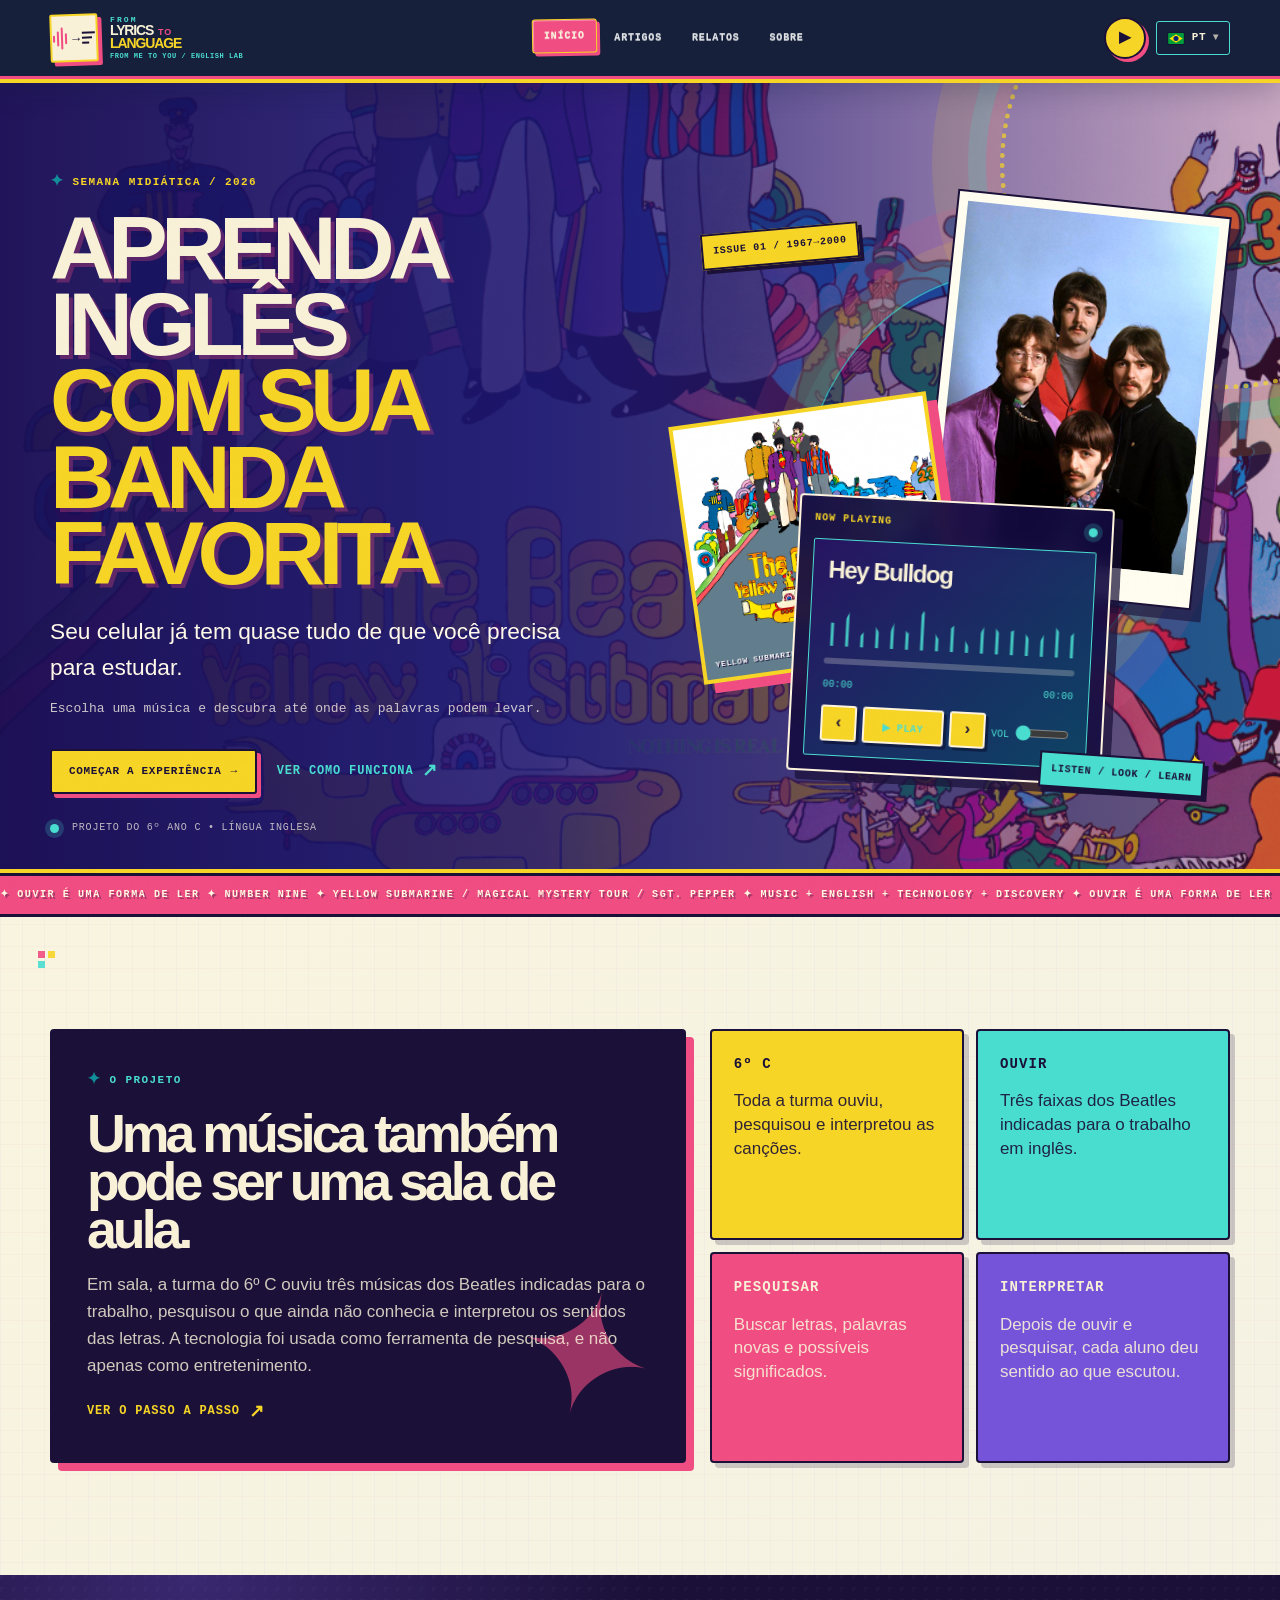
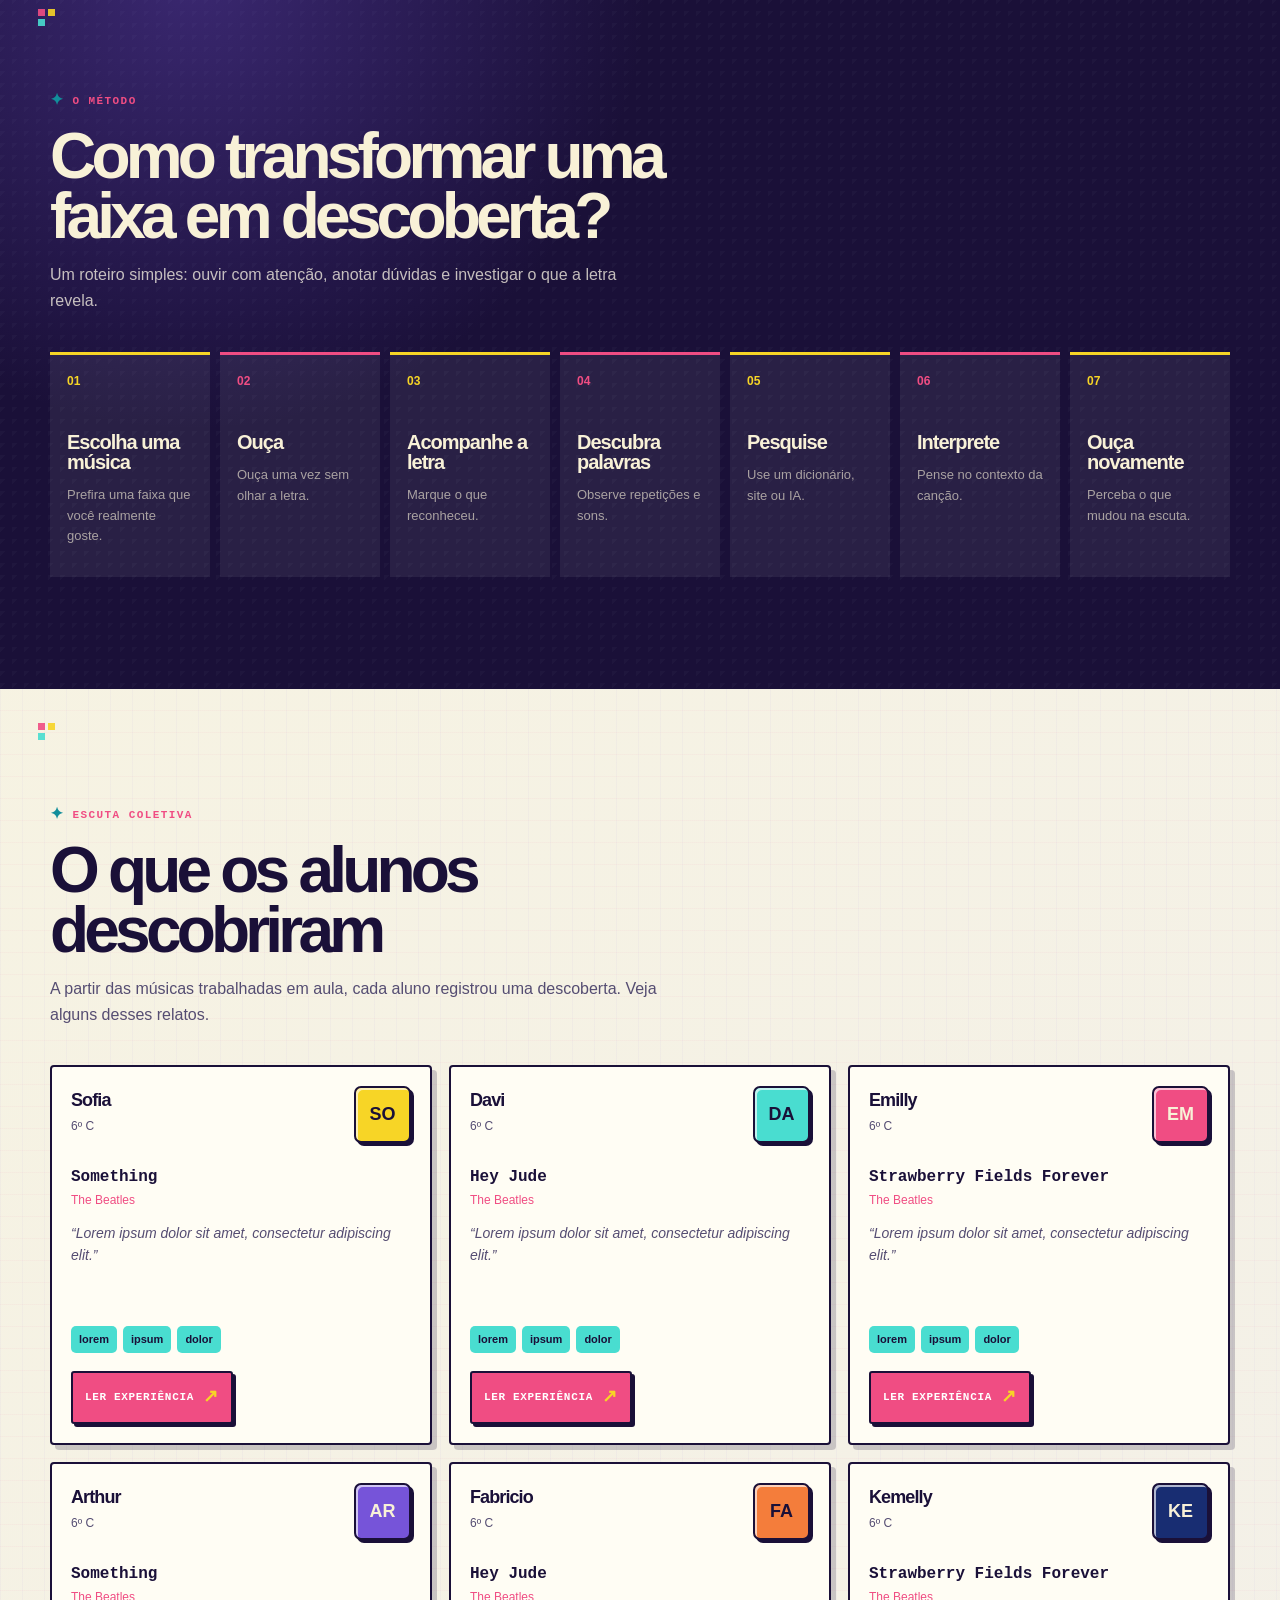
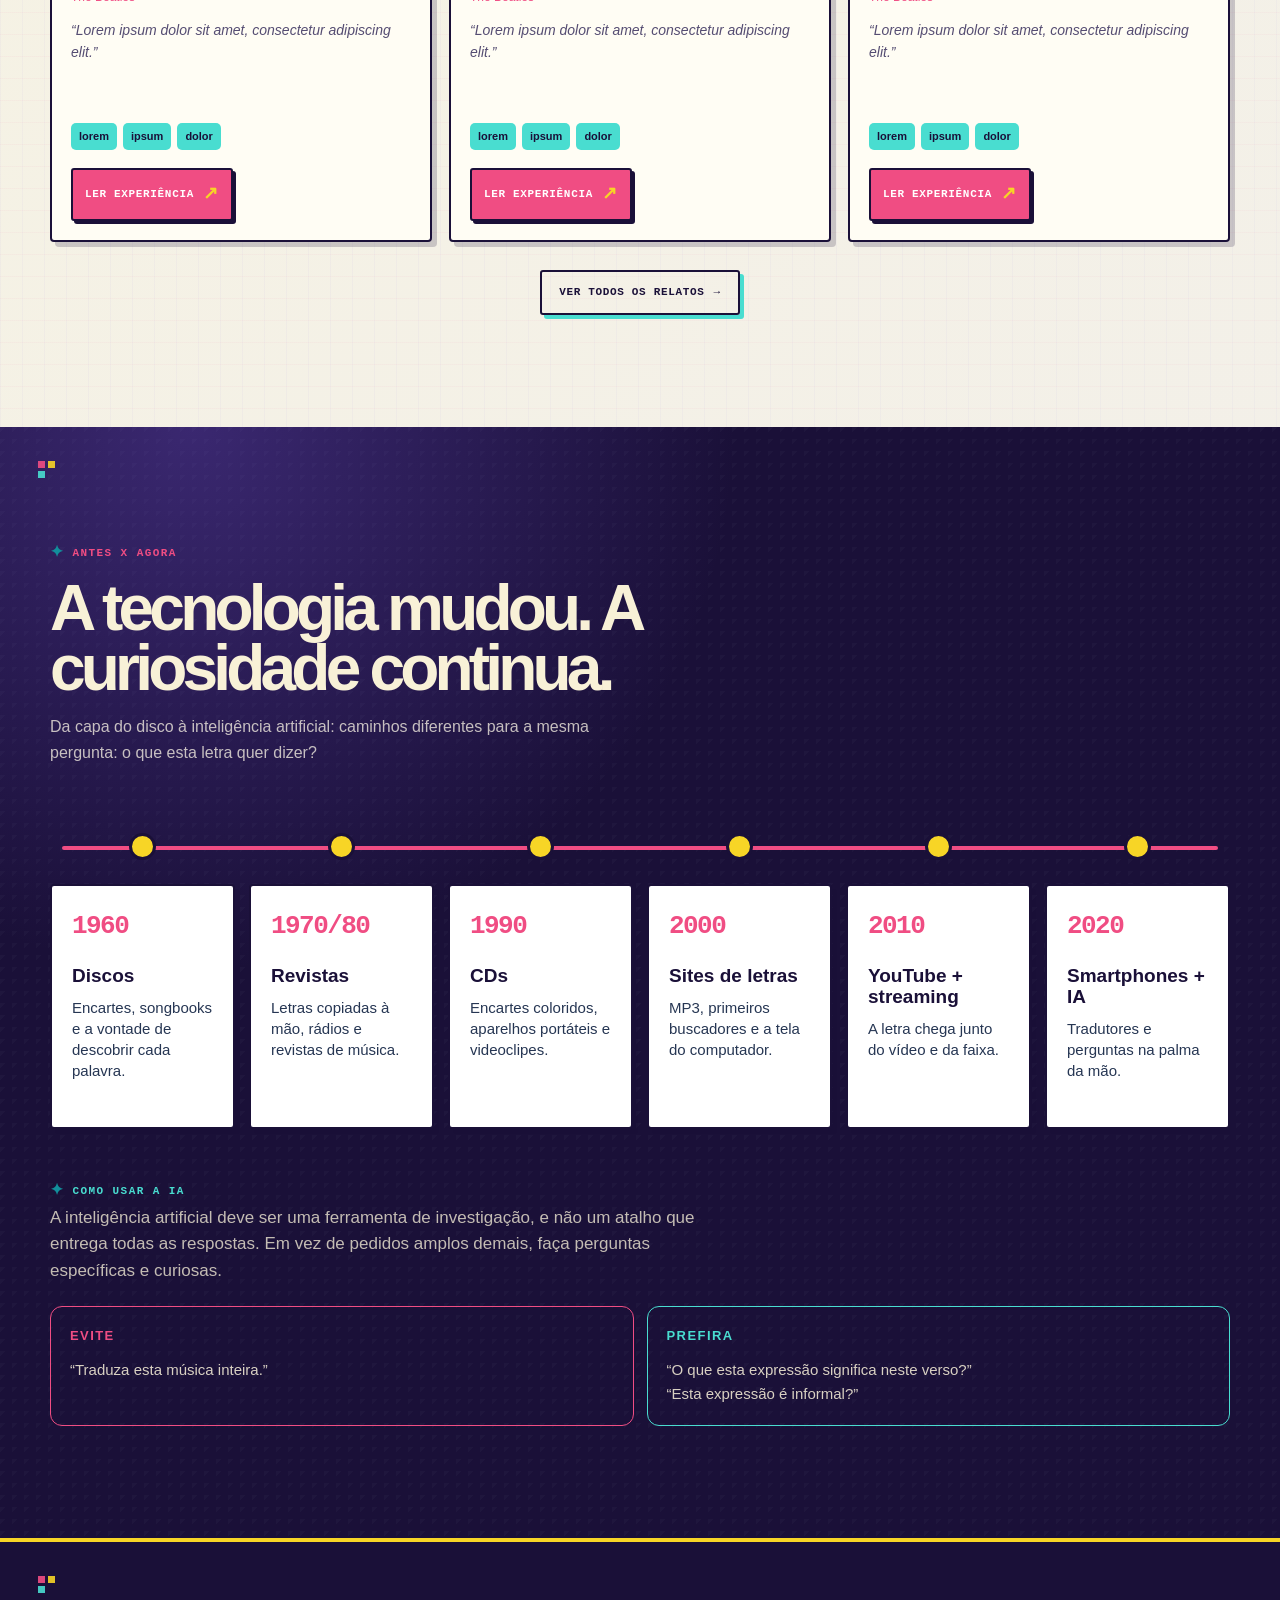
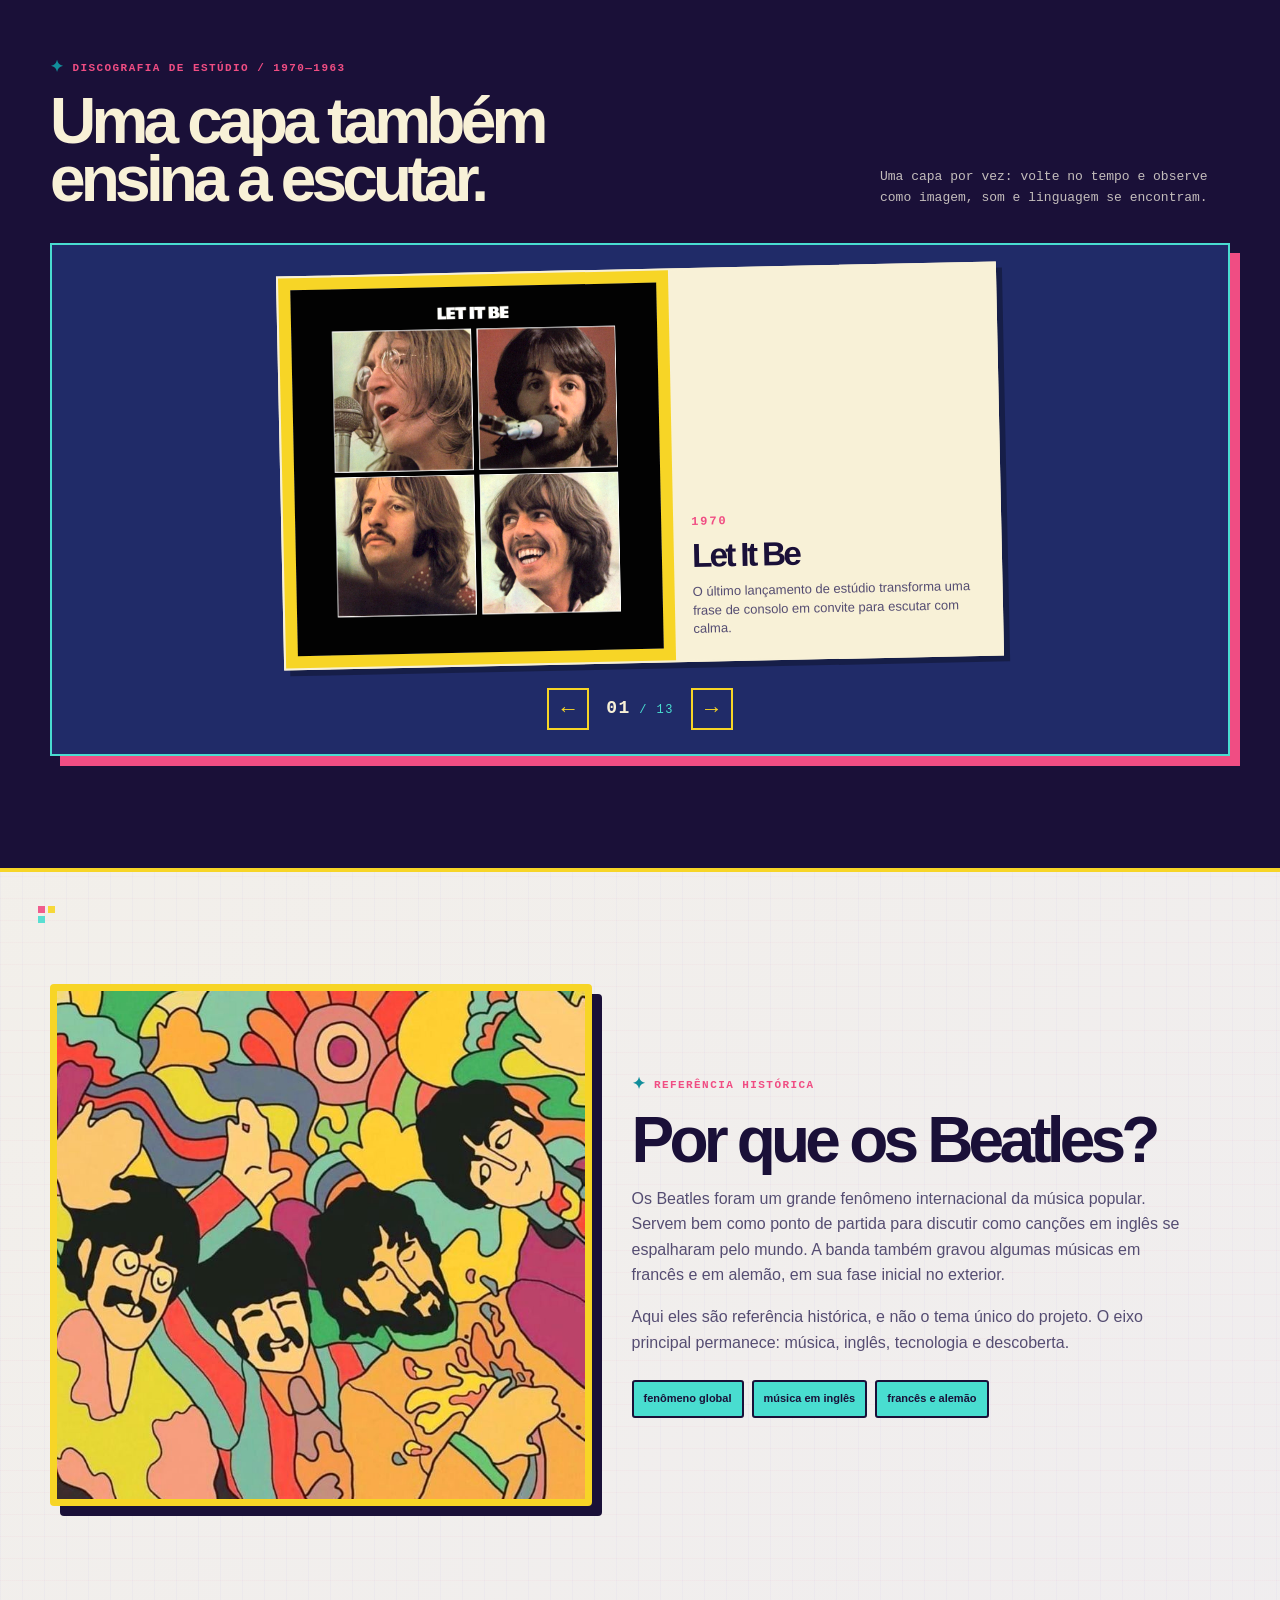
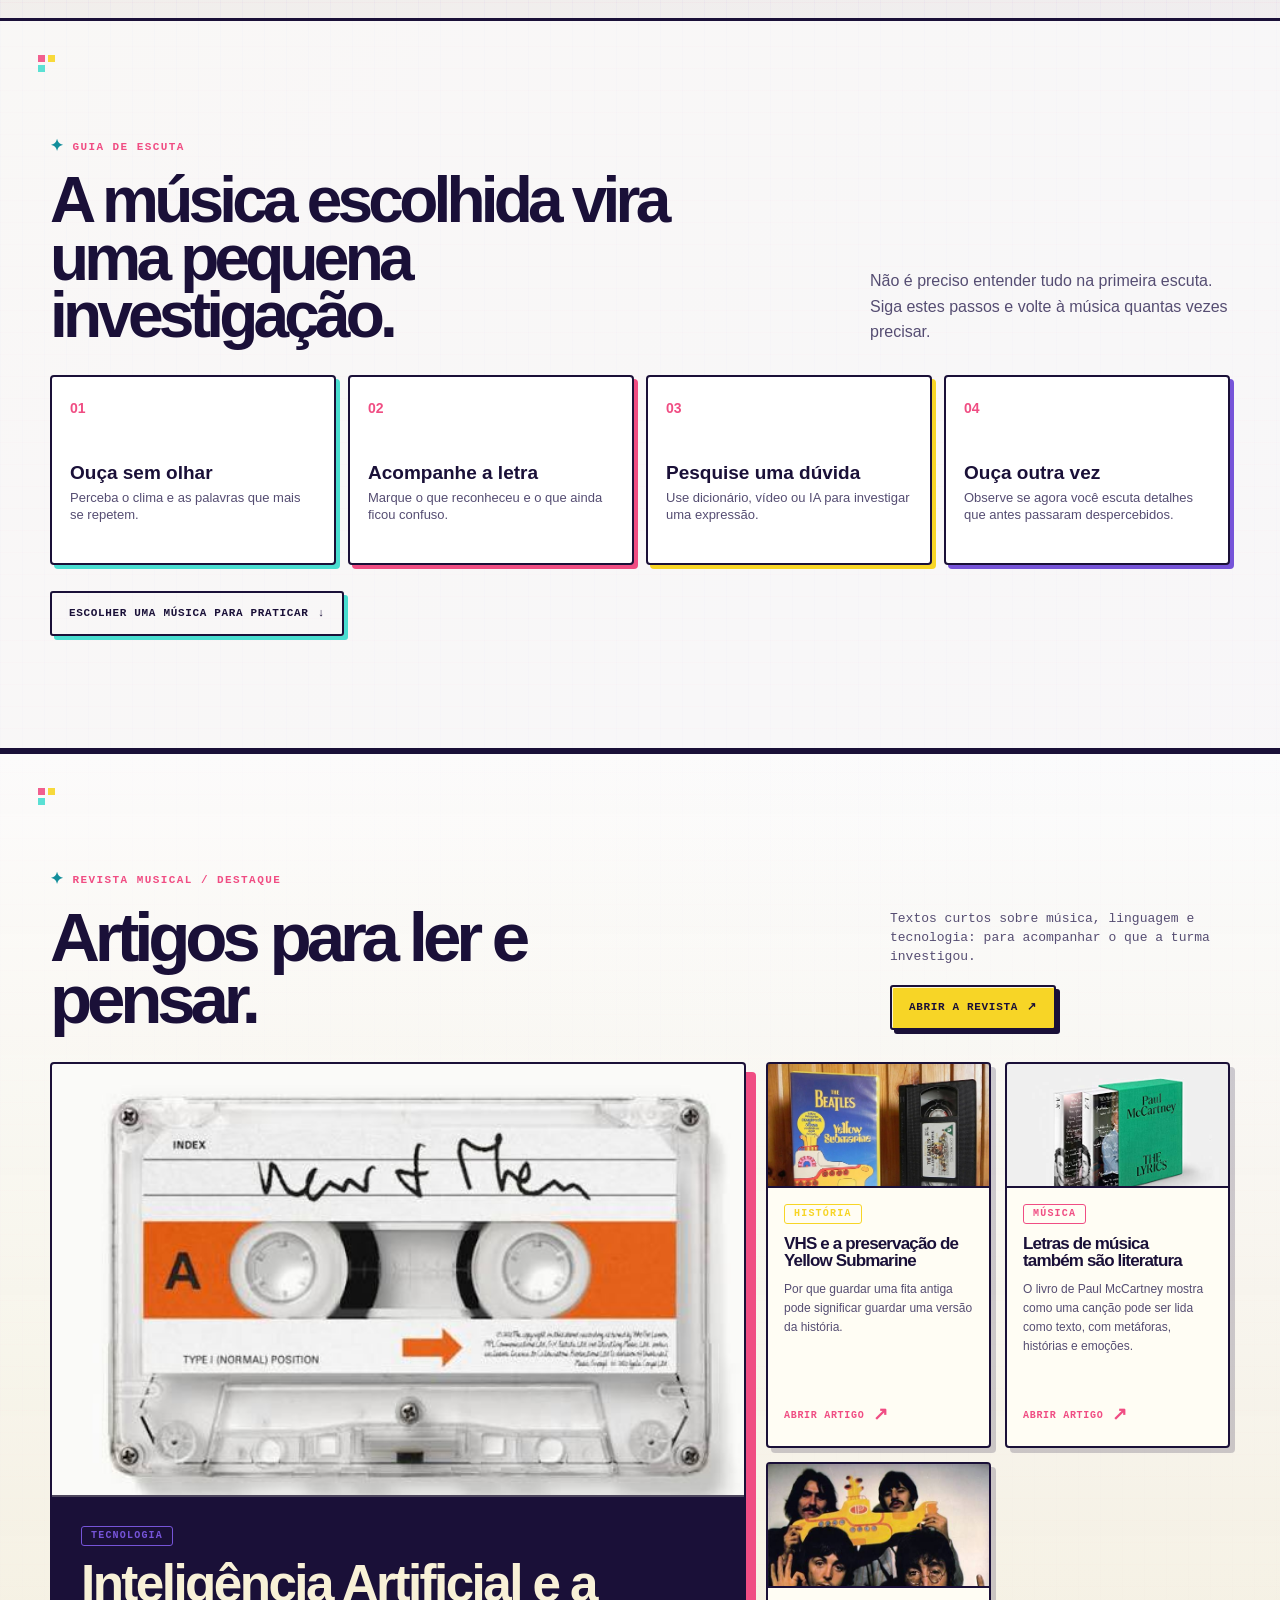
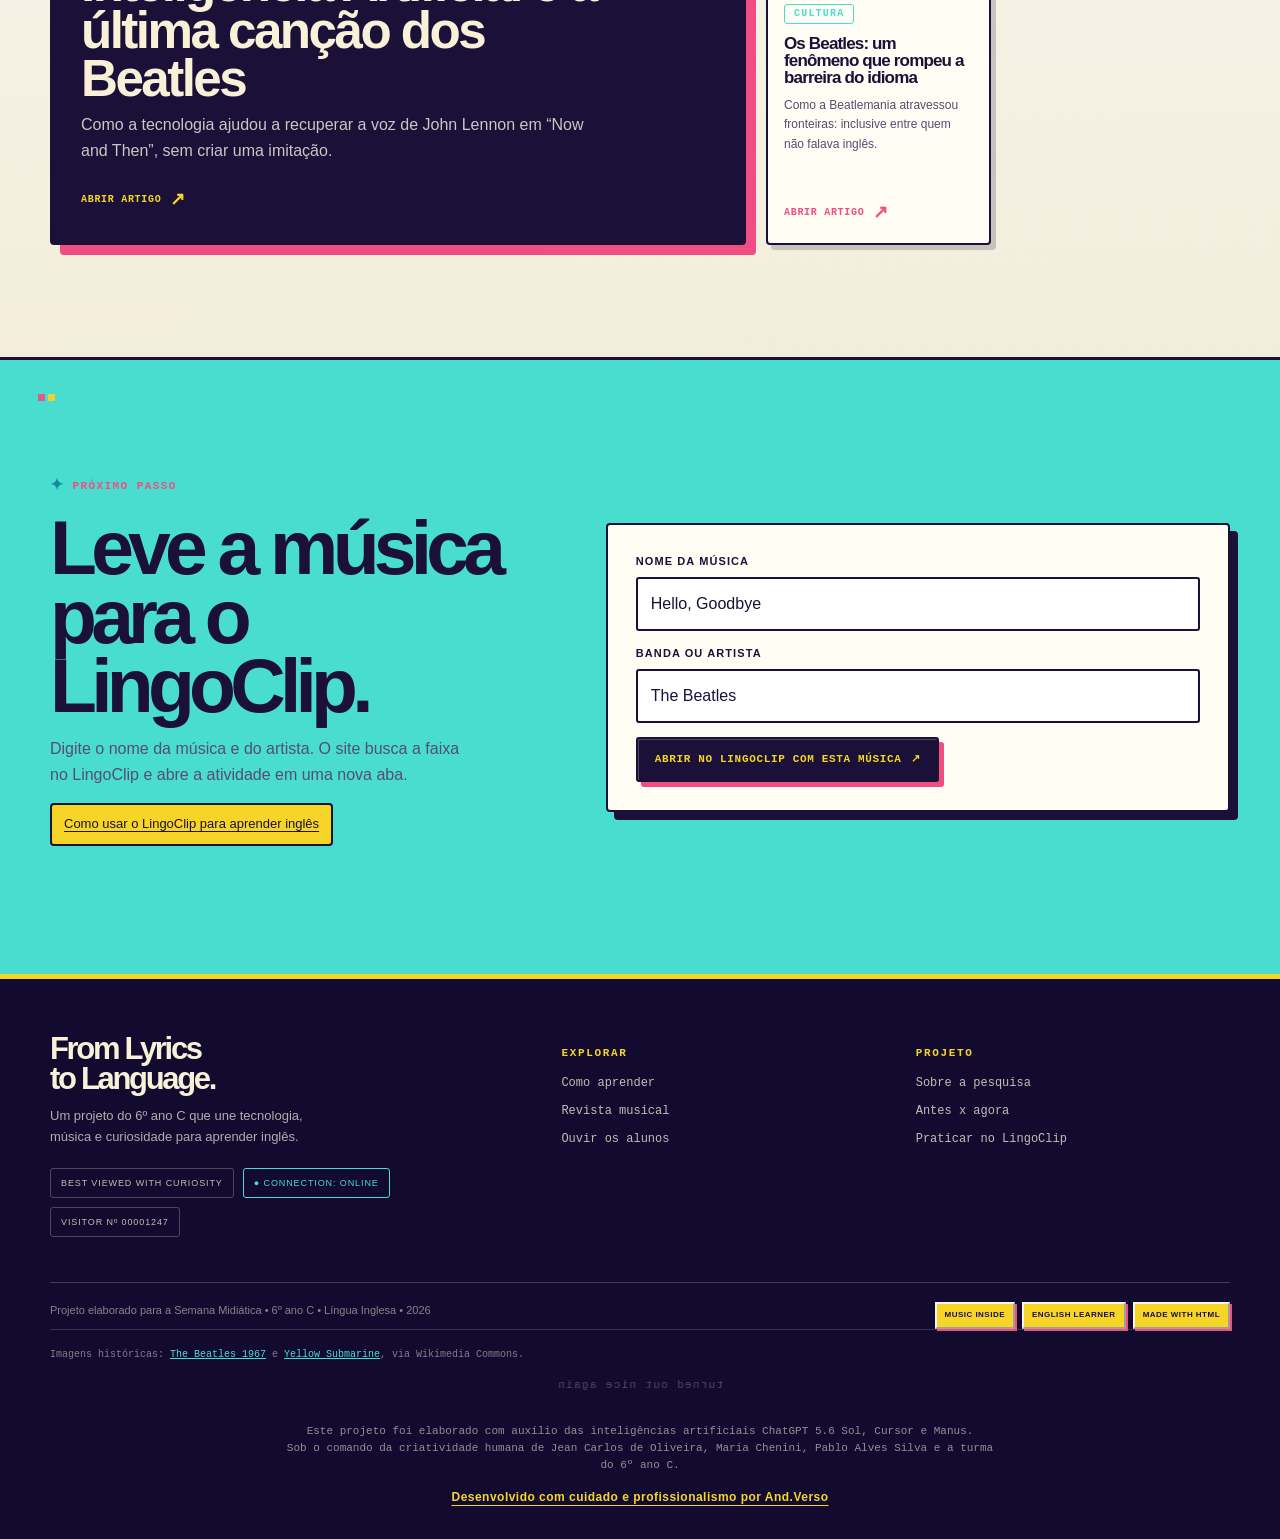
==== index.html @ 2f15fcb1 "Usa caminho absoluto nas imagens do hero-flip. Co-authored-by: Cursor <cursoragent@cursor.com>" ====
<!doctype html>
<html lang="pt-BR">
  <head>
    <meta charset="UTF-8" />
    <meta name="viewport" content="width=device-width, initial-scale=1.0" />
    <meta name="description" content="From Lyrics to Language: aprender inglês com músicas dos Beatles no projeto do 6º ano C para a Semana Midiática 2026." />
    <title>From Lyrics to Language</title>
    <link rel="stylesheet" href="./css/styles.css?v=20260919i" />
  </head>
  <body data-page="home">
    <a class="skip-link" href="#main-content">Pular para o conteúdo</a>
    <div id="site-header"></div>
    <main id="main-content"></main>
    <div id="site-footer"></div>
    <div id="lingo-modal" class="sound-modal" role="dialog" aria-modal="true" aria-labelledby="lingo-title" hidden></div>
    <script src="./data/i18n.js?v=20260919d" defer></script>
    <script src="./data/articles.js" defer></script>
    <script src="./data/students.js" defer></script>
    <script src="./js/audio-player.js?v=20260919i" defer></script>
    <script src="./js/app.js?v=20260919i" defer></script>
  </body>
</html>
---- css/styles.css ----
﻿
:root {
  --ink: #101936;
  --ink-soft: #3e4c6d;
  --paper: #edf0f2;
  --paper-2: #f9fafb;
  --yellow: #ffd21a;
  --yellow-deep: #e7a400;
  --aqua: #58e0d1;
  --aqua-deep: #16aaa5;
  --pink: #ef3d75;
  --violet: #8f50c7;
  --orange: #f08342;
  --blue: #164d94;
  --line: rgba(18,37,79,.18);
  --shadow: 7px 7px 0 rgba(16,25,54,.9);
  --soft-shadow: 4px 4px 0 rgba(16,25,54,.22);
  --radius: 9px;
  --ease: cubic-bezier(.23,1,.32,1);
}

* { box-sizing: border-box; }
html { scroll-behavior: smooth; }
body { margin: 0; background: var(--paper); color: var(--ink); font-family: 'DM Sans', sans-serif; line-height: 1.6; overflow-x: hidden; }
body::before { content: ''; position: fixed; inset: 0; pointer-events: none; z-index: 20; opacity: .1; background-image: url("data:image/svg+xml,%3Csvg viewBox='0 0 180 180' xmlns='http://www.w3.org/2000/svg'%3E%3Cfilter id='n'%3E%3CfeTurbulence type='fractalNoise' baseFrequency='.86' numOctaves='4' stitchTiles='stitch'/%3E%3C/filter%3E%3Crect width='100%25' height='100%25' filter='url(%23n)' opacity='.12'/%3E%3C/svg%3E"); mix-blend-mode: multiply; }
img { max-width: 100%; display: block; }
a { color: inherit; text-decoration: none; }
button, input { font: inherit; }
button { border: 0; }
::selection { background: var(--pink); color: var(--paper); }
:focus-visible { outline: 3px solid var(--pink); outline-offset: 3px; }
.sr-only { position: absolute; width: 1px; height: 1px; padding: 0; margin: -1px; overflow: hidden; clip: rect(0, 0, 0, 0); white-space: nowrap; border: 0; }
.skip-link { position: fixed; top: 10px; left: 10px; z-index: 100; background: var(--yellow); color: var(--ink); padding: 9px 13px; border-radius: 7px; transform: translateY(-150%); transition: transform .2s var(--ease); font-weight: 700; }
.skip-link:focus { transform: translateY(0); }

.site-header { position: fixed; top: 0; left: 0; right: 0; z-index: 40; display: flex; flex-direction: column; background: rgba(255,248,223,.94); border-bottom: 1px solid var(--line); backdrop-filter: blur(18px); }
.nav-tools { display: flex; align-items: center; gap: 10px; }
.nav-wrap { max-width: 1240px; margin: 0 auto; padding: 14px 28px; display: flex; align-items: center; justify-content: space-between; gap: 22px; position: relative; }
.lang-switch { position: relative; }
.lang-switch-btn {
  display: inline-flex;
  align-items: center;
  gap: 7px;
  padding: 7px 10px;
  border: 1px solid var(--ink);
  border-radius: 6px;
  background: rgba(255,255,255,.75);
  color: var(--ink);
  font-family: 'Courier New', monospace;
  font-size: 11px;
  font-weight: 800;
  letter-spacing: .06em;
  cursor: pointer;
}
.lang-switch-btn:hover { background: var(--yellow); }
.lang-flag { width: 18px; height: 13px; display: block; border: 1px solid rgba(0,0,0,.2); border-radius: 2px; flex-shrink: 0; }
.lang-caret { font-size: 10px; opacity: .7; }
.lang-menu {
  position: absolute;
  top: calc(100% + 6px);
  right: 0;
  min-width: 132px;
  margin: 0;
  padding: 6px;
  list-style: none;
  border: 2px solid var(--ink);
  border-radius: 6px;
  background: var(--paper);
  box-shadow: 4px 4px 0 var(--pink);
  z-index: 50;
}
.lang-menu button {
  width: 100%;
  display: flex;
  align-items: center;
  gap: 8px;
  padding: 8px 10px;
  border: 0;
  border-radius: 4px;
  background: transparent;
  color: var(--ink);
  font-family: 'Courier New', monospace;
  font-size: 11px;
  font-weight: 800;
  cursor: pointer;
  text-align: left;
}
.lang-menu button:hover { background: var(--ink); color: var(--yellow); }
body { padding-top: 86px; }
.brand { display: inline-flex; align-items: center; gap: 11px; font-family: 'Space Grotesk', sans-serif; font-weight: 700; letter-spacing: -.04em; }
.brand-mark { width: 38px; height: 38px; display: grid; place-items: center; border-radius: 50% 45% 48% 52%; background: var(--yellow); border: 2px solid var(--ink); color: var(--ink); box-shadow: 4px 4px 0 var(--ink); transform: rotate(-7deg); font-size: 20px; }
.brand-text { font-size: 15px; line-height: 1.05; max-width: 145px; }
.brand-text small { display: block; font-size: 9px; letter-spacing: .16em; text-transform: uppercase; color: var(--pink); margin-top: 4px; }
.main-nav { display: flex; align-items: center; gap: 4px; margin-left: auto; }
.main-nav a { padding: 8px 10px; border-radius: 9px; font-family: 'Space Grotesk', sans-serif; font-weight: 600; font-size: 12px; letter-spacing: .02em; transition: background .2s var(--ease), color .2s var(--ease), transform .2s var(--ease); }
.main-nav a:hover, .main-nav a[aria-current='page'] { background: var(--ink); color: var(--yellow); transform: translateY(-2px); }
.nav-toggle { display: none; background: var(--ink); color: var(--yellow); border-radius: 9px; padding: 9px 12px; font-weight: 700; }

.container { width: min(1140px, calc(100% - 48px)); margin: 0 auto; }
.section { padding: 106px 0; position: relative; }
.section-tight { padding: 70px 0; }
.eyebrow { display: inline-flex; align-items: center; gap: 8px; font-family: 'Space Grotesk', sans-serif; color: var(--pink); font-weight: 700; letter-spacing: .17em; font-size: 11px; text-transform: uppercase; }
.eyebrow::before { content: '✦'; color: var(--yellow-deep); font-size: 16px; }
.section-heading { max-width: 740px; margin-bottom: 35px; }
.section-heading h2 { margin: 11px 0 12px; font-family: 'Space Grotesk', sans-serif; font-size: clamp(2.3rem, 5vw, 4.6rem); line-height: .94; letter-spacing: -.07em; text-wrap: balance; }
.section-heading p { color: var(--ink-soft); font-size: 17px; max-width: 610px; }
.display { font-family: 'Space Grotesk', sans-serif; letter-spacing: -.08em; line-height: .9; }
.button { display: inline-flex; justify-content: center; align-items: center; gap: 9px; min-height: 46px; padding: 12px 18px; border-radius: 10px; background: var(--ink); color: var(--yellow); font-family: 'Space Grotesk', sans-serif; font-weight: 700; font-size: 12px; letter-spacing: .06em; text-transform: uppercase; box-shadow: 4px 4px 0 var(--pink); transition: transform .18s var(--ease), box-shadow .18s var(--ease), background .18s var(--ease); }
.button:hover { transform: translate(-2px,-2px); box-shadow: 7px 7px 0 var(--pink); background: #1b3570; }
.button:active { transform: scale(.97); box-shadow: 2px 2px 0 var(--pink); }
.button.alt { background: var(--yellow); color: var(--ink); box-shadow: 4px 4px 0 var(--ink); }
.button.alt:hover { background: #ffdf61; box-shadow: 7px 7px 0 var(--ink); }
.button.ghost { background: transparent; color: var(--ink); border: 1px solid var(--line); box-shadow: none; }
.button.ghost:hover { background: var(--paper-2); box-shadow: 4px 4px 0 var(--aqua); }
.tag { display: inline-block; border: 1px solid currentColor; border-radius: 30px; padding: 4px 9px; font-family: 'Space Grotesk', sans-serif; font-size: 10px; line-height: 1; letter-spacing: .12em; font-weight: 700; text-transform: uppercase; }
.link-arrow { display: inline-flex; align-items: center; gap: 9px; color: var(--pink); font-family: 'Space Grotesk', sans-serif; font-weight: 700; font-size: 12px; letter-spacing: .08em; text-transform: uppercase; }
.link-arrow::after { content: '↗'; font-size: 18px; transition: transform .2s var(--ease); }
.link-arrow:hover::after { transform: translate(3px,-3px); }

.hero { min-height: 730px; overflow: hidden; background: var(--blue); color: var(--paper); position: relative; isolation: isolate; }
.hero::before { content: ''; position: absolute; inset: 0; background-image: linear-gradient(90deg, rgba(13,31,73,.94) 0%, rgba(20,55,142,.74) 39%, rgba(52,90,221,.16) 75%), url('../assets/poster.jpeg'); background-size: cover; background-position: center; z-index: -2; }
.hero::after { content: ''; position: absolute; width: 500px; height: 500px; right: -170px; top: -170px; border: 1px solid rgba(255,213,47,.35); border-radius: 50%; box-shadow: 0 0 0 35px rgba(255,213,47,.08), 0 0 0 72px rgba(255,213,47,.05); z-index: -1; }
.hero-content { min-height: 730px; display: grid; align-items: center; grid-template-columns: minmax(0, .95fr) minmax(280px, .65fr); gap: 46px; padding-top: 55px; }
.hero-copy { max-width: 620px; }
.hero .eyebrow { color: var(--yellow); }
.hero h1 { margin: 15px 0 20px; font-size: clamp(3.5rem, 7.3vw, 7.3rem); max-width: 800px; }
.hero h1 em { color: var(--yellow); font-style: normal; display: block; }
.hero-lede { font-size: clamp(1.05rem, 2vw, 1.35rem); max-width: 500px; color: rgba(255,248,223,.89); margin: 0 0 12px; }
.hero-chunk { font-size: 14px; color: rgba(255,248,223,.75); }
.hero-actions { display: flex; flex-wrap: wrap; align-items: center; gap: 20px; margin-top: 30px; }
.hero .button { background: var(--yellow); color: var(--ink); box-shadow: 4px 4px 0 var(--pink); }
.hero .button:hover { background: #ffe274; box-shadow: 7px 7px 0 var(--pink); }
.hero-annotation { display: flex; gap: 13px; align-items: center; margin-top: 26px; color: rgba(255,248,223,.7); font-size: 11px; letter-spacing: .08em; text-transform: uppercase; }
.pulse-dot { width: 9px; height: 9px; background: var(--aqua); border-radius: 50%; box-shadow: 0 0 0 5px rgba(68,226,207,.18); }
.hero-side { display: flex; justify-content: center; }
.dive-card { width: min(330px, 100%); padding: 18px; border: 1px solid rgba(255,248,223,.24); border-radius: 22px; background: rgba(13,31,73,.42); box-shadow: 0 20px 60px rgba(2,12,45,.28); backdrop-filter: blur(12px); transform: rotate(4deg); }
.dive-card:hover { transform: rotate(1deg) translateY(-5px); transition: transform .35s var(--ease); }
.dive-card-top { display: flex; justify-content: space-between; align-items: center; margin-bottom: 15px; color: var(--yellow); font-family: 'Space Grotesk', sans-serif; font-size: 11px; font-weight: 700; letter-spacing: .14em; }
.dive-screen { padding: 22px 17px 17px; border-radius: 12px; background: #091a3d; border: 1px solid rgba(68,226,207,.35); }
.dive-screen strong { display: block; font-family: 'Space Grotesk', sans-serif; font-size: 26px; line-height: 1; color: var(--paper); letter-spacing: -.06em; }
.dive-screen span { display: block; margin-top: 5px; color: var(--aqua); font-size: 11px; }
.fake-wave { height: 45px; margin: 25px 0 14px; background: repeating-linear-gradient(90deg, transparent 0 5px, var(--aqua) 6px 8px, transparent 9px 15px); clip-path: polygon(0 48%, 7% 50%, 10% 18%, 14% 75%, 19% 44%, 24% 88%, 28% 34%, 33% 64%, 39% 12%, 45% 72%, 52% 37%, 58% 93%, 65% 23%, 70% 57%, 78% 38%, 84% 83%, 90% 22%, 96% 62%, 100% 38%, 100% 100%, 0 100%); opacity: .86; }
.player-time { display: flex; justify-content: space-between; color: rgba(255,248,223,.65); font-size: 10px; }
.progress-line { width: 100%; height: 5px; margin: 8px 0; background: rgba(255,248,223,.2); border-radius: 5px; overflow: hidden; }
.progress-line i { display: block; width: 38%; height: 100%; background: var(--yellow); }
.card-link { cursor: pointer; }

.marquee { padding: 10px 0; overflow: hidden; background: var(--yellow); color: var(--ink); border-block: 2px solid var(--ink); white-space: nowrap; font-family: 'Space Grotesk', sans-serif; font-size: 11px; font-weight: 700; letter-spacing: .17em; text-transform: uppercase; }
.marquee span { display: inline-block; animation: ticker 22s linear infinite; }
@keyframes ticker { to { transform: translateX(-50%); } }

.project-grid { display: grid; grid-template-columns: 1.1fr .9fr; gap: 24px; align-items: stretch; }
.project-copy { padding: 35px; border-radius: var(--radius); background: var(--ink); color: var(--paper); position: relative; overflow: hidden; }
.project-copy::after { content: '✦'; position: absolute; right: 28px; bottom: -30px; color: var(--pink); font-size: 170px; opacity: .6; transform: rotate(15deg); }
.project-copy p { position: relative; z-index: 1; max-width: 560px; color: rgba(255,248,223,.8); font-size: 17px; }
.project-copy .eyebrow { color: var(--aqua); }
.project-copy h2 { position: relative; z-index: 1; font-size: clamp(2.3rem, 4.2vw, 4.5rem); margin: 15px 0; }
.stat-board { display: grid; grid-template-columns: repeat(2, 1fr); gap: 12px; }
.stat { min-height: 160px; padding: 22px; border: 1px solid var(--line); border-radius: var(--radius); background: var(--paper-2); display: flex; flex-direction: column; justify-content: space-between; gap: 14px; box-shadow: var(--soft-shadow); }
.stat:nth-child(1) { background: var(--yellow); transform: rotate(-2deg); }
.stat:nth-child(2) { background: var(--aqua); transform: rotate(2deg); }
.stat:nth-child(3) { background: var(--pink); color: var(--paper); transform: rotate(1deg); }
.stat:nth-child(4) { background: var(--violet); color: var(--paper); transform: rotate(-2deg); }
.stat span { font-family: 'Space Grotesk', sans-serif; font-size: 15px; font-weight: 700; letter-spacing: .08em; text-transform: uppercase; }
.stat small { display: block; color: inherit; opacity: .9; font-size: 16px; line-height: 1.35; font-family: 'DM Sans', sans-serif; font-weight: 500; letter-spacing: 0; text-transform: none; }

.dark-section { background: var(--ink); color: var(--paper); }
.dark-section .section-heading p { color: rgba(255,248,223,.72); }
.steps { display: grid; grid-template-columns: repeat(7, 1fr); gap: 10px; }
.step { min-height: 196px; padding: 17px; border-top: 2px solid var(--yellow); background: rgba(255,255,255,.06); transition: transform .24s var(--ease), background .24s var(--ease); }
.step:hover { transform: translateY(-8px); background: rgba(68,226,207,.13); }
.step:nth-child(even) { border-color: var(--pink); }
.step-number { color: var(--yellow); font-family: 'Space Grotesk', sans-serif; font-weight: 700; font-size: 12px; }
.step:nth-child(even) .step-number { color: var(--pink); }
.step h3 { margin: 41px 0 0; font-family: 'Space Grotesk', sans-serif; font-size: 20px; line-height: 1; letter-spacing: -.05em; }
.step p { color: rgba(255,248,223,.6); font-size: 13px; }

.student-grid { display: grid; grid-template-columns: repeat(3, 1fr); gap: 17px; }
.student-card { padding: 19px; border: 1px solid var(--line); border-radius: var(--radius); background: var(--paper-2); box-shadow: var(--soft-shadow); display: flex; flex-direction: column; min-height: 380px; transition: transform .24s var(--ease), box-shadow .24s var(--ease); }
.student-card:hover { transform: translateY(-7px) rotate(-.4deg); box-shadow: var(--shadow); }
.student-top { display: flex; align-items: flex-start; justify-content: space-between; gap: 13px; }
.avatar { width: 57px; height: 57px; display: grid; place-items: center; border-radius: 45% 55% 52% 48%; border: 2px solid var(--ink); font-family: 'Space Grotesk', sans-serif; font-size: 18px; font-weight: 700; flex: 0 0 auto; }
.avatar.yellow { background: var(--yellow); }.avatar.aqua { background: var(--aqua); }.avatar.pink { background: var(--pink); color: var(--paper); }.avatar.violet { background: var(--violet); color: var(--paper); }.avatar.orange { background: var(--orange); }.avatar.blue { background: var(--blue); color: var(--paper); }
.student-top h3 { margin: 0; font-family: 'Space Grotesk', sans-serif; font-size: 18px; letter-spacing: -.05em; }
.student-top p { color: var(--ink-soft); margin: 2px 0 0; font-size: 12px; }
.student-song { margin: 22px 0 12px; font-family: 'Space Grotesk', sans-serif; font-weight: 700; font-size: 16px; }
.student-song span { display: block; font-family: 'DM Sans', sans-serif; color: var(--pink); font-size: 12px; font-weight: 500; }
.student-quote { margin: 0 0 17px; color: var(--ink-soft); font-size: 14px; font-style: italic; }
.word-list { display: flex; flex-wrap: wrap; gap: 6px; margin-top: auto; margin-bottom: 18px; }
.word-list span { padding: 5px 8px; border-radius: 5px; background: var(--aqua); font-family: 'Space Grotesk', sans-serif; font-size: 11px; font-weight: 700; }
.student-card .link-arrow { font-size: 10px; }

.timeline-wrap { overflow-x: auto; padding-bottom: 12px; }
.timeline { min-width: 900px; display: grid; grid-template-columns: repeat(6, 1fr); gap: 14px; position: relative; padding-top: 30px; }
.timeline::before { content: ''; position: absolute; left: 1%; right: 1%; top: 43px; height: 4px; background: var(--pink); border-radius: 5px; }
.timeline-item { position: relative; z-index: 1; }
.timeline-dot { width: 27px; height: 27px; margin: 0 auto 24px; background: var(--yellow); border: 3px solid var(--ink); border-radius: 50%; transition: transform .22s var(--ease), background .22s var(--ease); }
.timeline-item:hover .timeline-dot, .timeline-item.active .timeline-dot { background: var(--aqua); transform: scale(1.3); }
.timeline-card { padding: 20px; min-height: 245px; border: 1px solid var(--line); border-radius: 15px; background: var(--paper-2); box-shadow: var(--soft-shadow); transition: transform .2s var(--ease); }
.timeline-item:hover .timeline-card, .timeline-item.active .timeline-card { transform: translateY(-5px); }
.timeline-card strong { font-family: 'Space Grotesk', sans-serif; font-size: 24px; letter-spacing: -.06em; }
.timeline-card h3 { margin: 11px 0 10px; font-family: 'Space Grotesk', sans-serif; font-size: 17px; line-height: 1.1; }
.timeline-card p { color: var(--ink-soft); font-size: 13px; margin: 0; }
.timeline-note { margin: 26px auto 0; padding: 20px; max-width: 720px; border: 2px solid var(--ink); border-radius: 11px; background: var(--yellow); text-align: center; font-family: 'Space Grotesk', sans-serif; font-size: clamp(1.2rem, 2.4vw, 1.8rem); line-height: 1.15; letter-spacing: -.05em; box-shadow: 6px 6px 0 var(--pink); }

.history-grid { display: grid; grid-template-columns: .95fr 1.05fr; gap: 40px; align-items: center; }
.history-visual { border-radius: var(--radius); overflow: hidden; border: 7px solid var(--yellow); box-shadow: 9px 9px 0 var(--ink); transform: rotate(-2deg); }
.history-visual img { aspect-ratio: 3 / 2; width: 100%; object-fit: cover; }
.history-copy h2 { font-size: clamp(2.4rem, 5vw, 5rem); margin: 13px 0; }
.history-copy p { color: var(--ink-soft); max-width: 560px; }
.history-facts { display: flex; flex-wrap: wrap; gap: 8px; margin-top: 25px; }
.history-facts span { padding: 8px 10px; background: var(--aqua); border-radius: 6px; font-family: 'Space Grotesk', sans-serif; font-size: 11px; font-weight: 700; }

.guide-banner { background: var(--pink); color: var(--paper); padding: 52px 0; }
.guide-flex { display: flex; justify-content: space-between; gap: 35px; align-items: end; }
.guide-flex h2 { margin: 10px 0 0; max-width: 680px; font-size: clamp(2.7rem, 6vw, 6rem); }
.guide-flex .button { background: var(--paper); color: var(--ink); box-shadow: 4px 4px 0 var(--ink); flex: 0 0 auto; }

.article-grid { display: grid; grid-template-columns: repeat(4, 1fr); gap: 16px; }
.article-card { padding: 0; overflow: hidden; min-height: 260px; border-radius: 17px; background: var(--paper-2); border: 1px solid var(--line); box-shadow: var(--soft-shadow); display: flex; flex-direction: column; transition: transform .22s var(--ease), background .22s var(--ease); }
.article-card:hover { transform: translateY(-7px); background: var(--yellow); }
.article-cover { aspect-ratio: 16 / 10; overflow: hidden; border-bottom: 2px solid var(--ink); background: #120b2f; display: grid; place-items: center; }
.article-cover img { width: 100%; height: 100%; object-fit: contain; object-position: center; display: block; transition: transform .35s var(--ease); }
.article-card:hover .article-cover img { transform: scale(1.02); }
.article-card-body { padding: 18px; display: flex; flex-direction: column; flex: 1; }
.article-card .tag { align-self: flex-start; margin-bottom: 14px; }
.article-card h3 { margin: 0 0 10px; font-family: 'Space Grotesk', sans-serif; font-size: 21px; line-height: .98; letter-spacing: -.05em; }
.article-card p { color: var(--ink-soft); font-size: 13px; margin: 0; }
.article-card .link-arrow { margin-top: auto; padding-top: 22px; font-size: 10px; }
.article-cover-full { margin: 0 0 28px; border: 2px solid var(--ink); border-radius: 8px; overflow: hidden; box-shadow: 8px 8px 0 var(--pink); background: #120b2f; display: grid; place-items: center; }
.article-cover-full img { width: 100%; max-height: 480px; object-fit: contain; object-position: center; display: block; background: #120b2f; }
.article-cover-full figcaption { padding: 10px 12px; background: #fff8e1; color: var(--ink-soft); font-family: 'Courier New', monospace; font-size: 11px; border-top: 2px solid var(--ink); }

.challenge { background: var(--aqua); }
.challenge-box { display: grid; grid-template-columns: .9fr 1.1fr; gap: 45px; align-items: center; }
.challenge h2 { font-size: clamp(2.8rem, 6vw, 6rem); margin: 13px 0; }
.challenge p { max-width: 430px; color: var(--ink-soft); }
.challenge-form { padding: 28px; background: var(--paper-2); border: 2px solid var(--ink); border-radius: var(--radius); box-shadow: 8px 8px 0 var(--ink); }
.field { display: grid; gap: 7px; margin-bottom: 14px; }
.field label { font-family: 'Space Grotesk', sans-serif; font-size: 11px; font-weight: 700; text-transform: uppercase; letter-spacing: .1em; }
.field input { width: 100%; border: 1px solid var(--line); background: white; padding: 12px 13px; border-radius: 8px; color: var(--ink); }
.field input::placeholder { color: #8090ae; }
.form-result { margin-top: 16px; padding: 16px; border-radius: 9px; background: var(--yellow); font-weight: 700; }
.form-result ol { margin: 8px 0 0 18px; padding: 0; font-weight: 500; font-size: 13px; }

.page-hero { padding: 90px 0 72px; background: var(--blue); color: var(--paper); position: relative; overflow: hidden; }
.page-hero::after { content: '✦'; position: absolute; right: 5%; top: -40px; color: var(--yellow); opacity: .8; font-size: 260px; transform: rotate(14deg); }
.page-hero h1 { font-size: clamp(3rem, 7vw, 7rem); max-width: 930px; margin: 17px 0 0; }
.page-hero p { max-width: 620px; color: rgba(255,248,223,.78); font-size: 17px; }
.guide-layout { display: grid; grid-template-columns: .8fr 1.2fr; gap: 50px; align-items: start; }
.guide-sticky { position: sticky; top: 104px; }
.guide-sticky h2 { font-size: clamp(2rem, 4vw, 4rem); margin: 14px 0; }
.guide-sticky p { color: var(--ink-soft); }
.sticker { display: inline-block; padding: 11px 14px; background: var(--yellow); border: 2px solid var(--ink); border-radius: 8px; box-shadow: 4px 4px 0 var(--pink); font-family: 'Space Grotesk', sans-serif; font-weight: 700; font-size: 12px; transform: rotate(-3deg); }
.guide-steps { display: grid; gap: 13px; }
.guide-step { display: grid; grid-template-columns: 80px 1fr; gap: 20px; padding: 26px; background: var(--paper-2); border: 1px solid var(--line); border-radius: 17px; box-shadow: var(--soft-shadow); }
.guide-step:hover { background: var(--yellow); }
.guide-step-number { font-family: 'Space Grotesk', sans-serif; font-size: 37px; font-weight: 700; color: var(--pink); line-height: 1; }
.guide-step h3 { margin: 0 0 6px; font-family: 'Space Grotesk', sans-serif; font-size: 22px; letter-spacing: -.05em; }
.guide-step p { margin: 0; color: var(--ink-soft); }
.tool-grid { display: grid; grid-template-columns: repeat(5, 1fr); gap: 10px; }
.tool { padding: 16px 11px; border-radius: 11px; background: var(--ink); color: var(--paper); text-align: center; font-family: 'Space Grotesk', sans-serif; font-size: 12px; font-weight: 700; }
.tool:nth-child(2n) { background: var(--pink); }.tool:nth-child(3n) { background: var(--violet); }
.ai-box { margin-top: 55px; padding: 28px; background: var(--ink); color: var(--paper); border-radius: var(--radius); }
.ai-box h2 { margin: 10px 0 20px; font-family: 'Space Grotesk', sans-serif; font-size: clamp(2rem, 4vw, 4rem); letter-spacing: -.07em; }
.ai-cta { margin-top: 36px; background: transparent; color: var(--paper); }
.ai-cta .eyebrow { color: var(--aqua); }
.ai-cta h2 { margin: 10px 0 18px; max-width: 18ch; }
.ai-cta > p { max-width: 650px; margin: 0 0 22px; color: rgba(255,248,223,.74); font-size: 17px; line-height: 1.55; }
.ai-compare { display: grid; grid-template-columns: 1fr 1fr; gap: 13px; }
.ai-compare article { padding: 19px; border-radius: 12px; background: rgba(255,255,255,.07); }
.ai-box .ai-compare article:first-child { border: 1px solid var(--pink); }
.ai-box .ai-compare article:last-child { border: 1px solid var(--aqua); }
.ai-cta .ai-compare article { background: transparent; }
.ai-cta .ai-compare article:first-child { border: 1px solid var(--pink); }
.ai-cta .ai-compare article:last-child { border: 1px solid var(--aqua); }
.ai-cta .ai-compare article:first-child h3 { color: var(--pink); }
.ai-cta .ai-compare article:last-child h3 { color: var(--aqua); }
.ai-compare h3 { margin: 0 0 11px; font-family: 'Space Grotesk', sans-serif; font-size: 13px; letter-spacing: .11em; text-transform: uppercase; }
.ai-compare p { margin: 0; color: rgba(255,248,223,.83); font-size: 15px; }
.ai-cta .ai-compare p { color: rgba(255,248,223,.83); }

.catalog-toolbar { display: flex; flex-wrap: wrap; gap: 12px; justify-content: space-between; align-items: center; margin-bottom: 28px; }
.search-box { display: flex; align-items: center; gap: 10px; min-width: min(100%, 320px); padding: 10px 13px; border: 1px solid var(--line); border-radius: 9px; background: var(--paper-2); }
.search-box span { color: var(--pink); font-size: 18px; }.search-box input { min-width: 0; width: 100%; border: 0; outline: 0; background: transparent; color: var(--ink); }
.filter-list { display: flex; flex-wrap: wrap; gap: 6px; }.filter-button { padding: 9px 11px; border: 1px solid var(--line); border-radius: 8px; background: transparent; color: var(--ink); font-family: 'Space Grotesk', sans-serif; font-size: 10px; font-weight: 700; letter-spacing: .08em; }.filter-button.active, .filter-button:hover { background: var(--ink); color: var(--yellow); }
.catalog-grid { display: grid; grid-template-columns: repeat(3, 1fr); gap: 17px; }
.catalog-card { min-height: 0; }.catalog-card .tag { margin-bottom: 14px; }.catalog-card .readtime { margin-top: 17px; color: #6d7890; font-size: 12px; }
.empty-state { padding: 44px; text-align: center; border: 1px dashed var(--line); border-radius: var(--radius); color: var(--ink-soft); }

.article-layout { display: grid; grid-template-columns: minmax(0, 1fr) 260px; gap: 60px; align-items: start; }
.article-content { max-width: 750px; }
.article-content h1 { margin: 12px 0 18px; font-family: 'Space Grotesk', sans-serif; font-size: clamp(2.8rem, 6vw, 6.5rem); letter-spacing: -.08em; line-height: .88; }
.article-dek { color: var(--ink-soft); font-size: 19px; margin-bottom: 33px; }
.article-content p { color: #33456d; font-size: 17px; line-height: 1.75; }
.article-content blockquote { margin: 35px 0; padding: 22px 24px; border-left: 7px solid var(--pink); background: var(--yellow); font-family: 'Space Grotesk', sans-serif; font-size: 24px; line-height: 1.15; letter-spacing: -.04em; }
.takeaway { position: sticky; top: 105px; padding: 20px; background: var(--ink); color: var(--paper); border-radius: 16px; box-shadow: 6px 6px 0 var(--aqua); }.takeaway h2 { margin: 0 0 14px; font-family: 'Space Grotesk', sans-serif; font-size: 18px; }.takeaway ul { padding-left: 18px; margin: 0; color: rgba(255,248,223,.8); font-size: 13px; }
.article-back { display: inline-flex; margin-bottom: 24px; color: var(--pink); font-family: 'Space Grotesk', sans-serif; font-size: 12px; font-weight: 700; text-transform: uppercase; letter-spacing: .1em; }
.article-back::before { content: '←'; margin-right: 8px; font-size: 17px; }
.lang-psychedelic {
  margin-top: 22px;
  display: inline-flex;
  align-items: center;
  gap: 8px;
  min-height: 44px;
  padding: 10px 16px;
  border: 3px solid transparent;
  border-radius: 999px;
  color: #120b2f;
  font-family: 'Courier New', monospace;
  font-size: 12px;
  font-weight: 900;
  letter-spacing: .08em;
  text-transform: uppercase;
  cursor: pointer;
  background:
    linear-gradient(#fff4c2, #fff4c2) padding-box,
    linear-gradient(120deg, #ff004c, #ffd21a, #49ddd0, #7654d9, #f04d83, #ff004c) border-box;
  box-shadow: 5px 5px 0 rgba(18,11,47,.55), 0 0 18px rgba(255,210,26,.45);
  animation: psychedelic-pulse 2.2s ease-in-out infinite;
  transition: transform .18s var(--ease), box-shadow .18s var(--ease);
}
.lang-psychedelic:hover,
.lang-psychedelic:focus-visible {
  transform: translate(-2px, -2px) rotate(-1deg);
  box-shadow: 8px 8px 0 rgba(18,11,47,.55), 0 0 28px rgba(240,77,131,.55);
  outline: none;
}
.lang-psychedelic[aria-pressed='true'] {
  color: #fff8e1;
  background:
    linear-gradient(#1a1038, #1a1038) padding-box,
    linear-gradient(120deg, #49ddd0, #ffd21a, #f04d83, #7654d9, #49ddd0) border-box;
}
@keyframes psychedelic-pulse {
  0%, 100% { filter: hue-rotate(0deg) brightness(1); }
  50% { filter: hue-rotate(28deg) brightness(1.08); }
}
.article-refs {
  margin-top: 42px;
  padding: 22px;
  border: 2px solid var(--ink);
  border-radius: 8px;
  background: #fffdf4;
  box-shadow: 6px 6px 0 var(--aqua);
}
.article-refs h2 {
  margin: 0 0 14px;
  font-family: 'Space Grotesk', sans-serif;
  font-size: 18px;
  letter-spacing: -.03em;
}
.article-refs ol {
  margin: 0;
  padding-left: 18px;
  display: grid;
  gap: 10px;
}
.article-refs li {
  color: var(--ink-soft);
  font-family: 'Courier New', monospace;
  font-size: 12px;
  line-height: 1.45;
  overflow-wrap: anywhere;
}

.profile-grid { display: grid; grid-template-columns: repeat(3, 1fr); gap: 17px; }
.profile-card { position: relative; overflow: hidden; }.profile-card::before { content: ''; position: absolute; width: 100px; height: 100px; right: -35px; top: -40px; border-radius: 50%; background: var(--yellow); }.profile-card .student-top, .profile-card .student-song, .profile-card .student-quote, .profile-card .word-list, .profile-card .link-arrow { position: relative; z-index: 1; }.profile-card .student-quote { min-height: 67px; }
.profile-page { display: grid; grid-template-columns: 240px minmax(0, 1fr); gap: 40px; align-items: start; }.profile-hero-card { padding: 22px; background: var(--yellow); border: 2px solid var(--ink); border-radius: 18px; box-shadow: 6px 6px 0 var(--pink); transform: rotate(-2deg); }.profile-hero-card .avatar { width: 94px; height: 94px; font-size: 30px; margin-bottom: 18px; }.profile-hero-card h2 { margin: 0; font-family: 'Space Grotesk', sans-serif; font-size: 26px; letter-spacing: -.07em; }.profile-hero-card p { margin: 4px 0 0; color: var(--ink-soft); font-size: 13px; }.profile-copy h1 { margin: 0 0 8px; font-family: 'Space Grotesk', sans-serif; font-size: clamp(2.7rem, 6vw, 6rem); letter-spacing: -.08em; line-height: .9; }.profile-copy .songline { color: var(--pink); font-family: 'Space Grotesk', sans-serif; font-weight: 700; }.profile-quote { margin: 35px 0; padding: 21px; background: var(--aqua); border-radius: 14px; font-family: 'Space Grotesk', sans-serif; font-size: 23px; line-height: 1.1; letter-spacing: -.04em; }.profile-columns { display: grid; grid-template-columns: 1fr 1fr; gap: 15px; }.profile-note { padding: 19px; border: 1px solid var(--line); border-radius: 13px; background: var(--paper-2); }.profile-note h3 { margin: 0 0 8px; font-family: 'Space Grotesk', sans-serif; font-size: 13px; text-transform: uppercase; letter-spacing: .08em; }.profile-note p { margin: 0; color: var(--ink-soft); font-size: 14px; }

.about-grid { display: grid; grid-template-columns: 1fr 1fr; gap: 20px; }.about-card { padding: 28px; border-radius: var(--radius); background: var(--paper-2); border: 1px solid var(--line); }.about-card.dark { background: var(--ink); color: var(--paper); }.about-card h2 { margin-top: 0; font-family: 'Space Grotesk', sans-serif; font-size: 30px; letter-spacing: -.06em; }.about-card p { color: var(--ink-soft); }.about-card.dark p { color: rgba(255,248,223,.76); }.principles { display: grid; grid-template-columns: repeat(4, 1fr); gap: 10px; margin-top: 20px; }.principle { padding: 17px 12px; background: var(--pink); color: var(--paper); border-radius: 10px; font-family: 'Space Grotesk', sans-serif; font-size: 12px; font-weight: 700; }.principle:nth-child(2) { background: var(--yellow); color: var(--ink); }.principle:nth-child(3) { background: var(--aqua); color: var(--ink); }.principle:nth-child(4) { background: var(--violet); }

.site-footer { background: var(--ink); color: var(--paper); padding: 55px 0 24px; }
.footer-grid { display: grid; grid-template-columns: 1.2fr .8fr .8fr; gap: 40px; padding-bottom: 45px; }
.footer-title { font-family: 'Space Grotesk', sans-serif; font-size: 27px; line-height: .95; letter-spacing: -.07em; max-width: 260px; }.footer-copy { color: rgba(255,248,223,.64); font-size: 13px; max-width: 280px; }.footer-col h3 { color: var(--yellow); font-family: 'Space Grotesk', sans-serif; font-size: 11px; letter-spacing: .15em; text-transform: uppercase; }.footer-col a { display: block; width: fit-content; margin: 9px 0; color: rgba(255,248,223,.75); font-size: 13px; }.footer-col a:hover { color: var(--aqua); }.footer-status { display: flex; flex-wrap: wrap; gap: 9px; margin-top: 20px; }.status-chip { padding: 7px 10px; border: 1px solid rgba(255,248,223,.25); border-radius: 4px; color: rgba(255,248,223,.75); font-family: 'Space Grotesk', sans-serif; font-size: 9px; letter-spacing: .1em; }.status-chip.online { color: var(--aqua); border-color: var(--aqua); }.footer-bottom { display: flex; flex-wrap: wrap; justify-content: space-between; gap: 14px; padding-top: 19px; border-top: 1px solid rgba(255,248,223,.2); color: rgba(255,248,223,.5); font-size: 11px; }.retro-buttons { display: flex; gap: 7px; }.retro-button { padding: 5px 8px; background: var(--yellow); color: var(--ink); border: 1px solid var(--paper); font-family: 'Space Grotesk', sans-serif; font-size: 8px; font-weight: 700; letter-spacing: .06em; }

.sound-modal { position: fixed; inset: 0; z-index: 50; display: grid; place-items: center; padding: 20px; background: rgba(18,37,79,.75); backdrop-filter: blur(10px); }.sound-modal[hidden] { display: none; }.sound-panel { width: min(430px, 100%); padding: 30px; background: var(--paper); border: 3px solid var(--ink); border-radius: 17px; box-shadow: 8px 8px 0 var(--pink); }.sound-panel h2 { margin: 0 0 10px; font-family: 'Space Grotesk', sans-serif; font-size: 30px; letter-spacing: -.07em; }.sound-panel p { color: var(--ink-soft); }.sound-actions { display: flex; gap: 10px; flex-wrap: wrap; margin-top: 22px; }

.reveal { opacity: 0; transform: translateY(18px); transition: opacity .65s var(--ease), transform .65s var(--ease); }.reveal.visible { opacity: 1; transform: translateY(0); }

@media (max-width: 960px) {
  .main-nav { display: none; position: absolute; top: 84px; right: 20px; left: 20px; padding: 10px; border: 1px solid var(--line); border-radius: 12px; background: var(--paper); box-shadow: var(--shadow); flex-direction: column; align-items: stretch; }.main-nav.open { display: flex; }.main-nav a { padding: 12px; }.nav-toggle { display: block; }
  .hero-content { grid-template-columns: 1fr; padding-top: 70px; }.hero { min-height: 800px; }.hero-content { min-height: 800px; }.hero-side { justify-content: flex-start; }.dive-card { transform: rotate(2deg); }
  .steps { grid-template-columns: repeat(4, 1fr); }.article-grid { grid-template-columns: repeat(2, 1fr); }.student-grid, .profile-grid { grid-template-columns: repeat(2, 1fr); }.project-grid, .history-grid, .challenge-box { grid-template-columns: 1fr; }.guide-layout { grid-template-columns: 1fr; }.guide-sticky { position: static; }.guide-sticky p { max-width: 600px; }.article-layout { grid-template-columns: 1fr; gap: 30px; }.takeaway { position: static; max-width: 500px; }.profile-page { grid-template-columns: 1fr; }.profile-hero-card { max-width: 300px; }.about-grid { grid-template-columns: 1fr; }
}
@media (max-width: 620px) {
  .container { width: min(100% - 30px, 1140px); }.nav-wrap { padding: 12px 15px; }.brand-text { font-size: 13px; }.section { padding: 75px 0; }.hero { min-height: 760px; }.hero-content { min-height: 760px; padding-top: 52px; }.hero h1 { font-size: clamp(3.3rem, 16vw, 5.7rem); }.hero-copy .hero-actions { align-items: stretch; flex-direction: column; gap: 14px; }.hero-copy .hero-actions .button { width: 100%; }.hero-side { margin-top: 10px; }.dive-card { width: 100%; }.stat-board, .student-grid, .profile-grid, .article-grid, .catalog-grid, .footer-grid { grid-template-columns: 1fr; }.stat { min-height: 120px; }.steps { grid-template-columns: repeat(2, 1fr); }.step { min-height: 170px; }.step h3 { margin-top: 32px; }.guide-flex { display: block; }.guide-flex .button { margin-top: 25px; }.tool-grid { grid-template-columns: repeat(2, 1fr); }.ai-compare, .profile-columns { grid-template-columns: 1fr; }.page-hero { padding: 70px 0 55px; }.page-hero::after { right: -65px; top: 55px; font-size: 160px; opacity: .55; }.page-hero .container { position: relative; z-index: 1; }.page-hero h1 { font-size: clamp(3.2rem, 16vw, 5.5rem); }.guide-step { grid-template-columns: 55px 1fr; padding: 20px; gap: 12px; }.guide-step-number { font-size: 29px; }.history-visual { border-width: 4px; box-shadow: 5px 5px 0 var(--ink); }.challenge-form { padding: 20px; box-shadow: 5px 5px 0 var(--ink); }.footer-grid { gap: 25px; }.footer-bottom { display: block; }.retro-buttons { margin-top: 13px; }.article-content blockquote { font-size: 20px; }.article-content p { font-size: 16px; }.profile-quote { font-size: 20px; }
}
@media (prefers-reduced-motion: reduce) {
  *, *::before, *::after { scroll-behavior: auto !important; animation-duration: .01ms !important; animation-iteration-count: 1 !important; transition-duration: .01ms !important; }
  .reveal { opacity: 1; transform: none; }
}

/* Y2K / music portal treatment based on the supplied references */
body { background: repeating-linear-gradient(0deg, rgba(16,25,54,.025) 0 1px, transparent 1px 4px), linear-gradient(135deg, #dfe4e8, var(--paper)); }
.site-header { background: linear-gradient(#ffffff 0%, #d3d9df 48%, #aab4bf 49%, #eef1f3 100%); border-bottom: 2px solid var(--ink); box-shadow: 0 3px 0 rgba(255,255,255,.75), 0 5px 0 rgba(16,25,54,.15); }
.brand-mark { border-radius: 7px; transform: rotate(-4deg); box-shadow: inset 2px 2px 0 rgba(255,255,255,.75), 3px 3px 0 var(--ink); }
.main-nav a { border: 1px solid transparent; border-radius: 4px; text-shadow: 0 1px 0 rgba(255,255,255,.6); }
.main-nav a:hover, .main-nav a[aria-current='page'] { border-color: var(--ink); box-shadow: inset 1px 1px 0 rgba(255,255,255,.5), 2px 2px 0 rgba(16,25,54,.35); }
.button { border: 2px solid var(--ink); border-radius: 4px; box-shadow: inset 1px 1px 0 rgba(255,255,255,.7), inset -2px -2px 0 rgba(16,25,54,.25), 4px 4px 0 var(--pink); }
.button:hover { box-shadow: inset 1px 1px 0 rgba(255,255,255,.7), inset -2px -2px 0 rgba(16,25,54,.25), 6px 6px 0 var(--pink); }
.hero { background: var(--blue); }
.hero::before { background-image: linear-gradient(90deg, rgba(9,24,57,.9) 0%, rgba(15,65,127,.58) 45%, rgba(22,77,148,.08) 78%), url('../assets/poster.jpeg'); background-position: center 36%; }
.hero::after { width: 350px; height: 350px; border: 5px dotted rgba(255,210,26,.6); box-shadow: 0 0 0 12px rgba(239,61,117,.35), 0 0 0 26px rgba(88,224,209,.18); }
.marquee { background: linear-gradient(#fff04c, #e9b900); border-block: 2px solid var(--ink); text-shadow: 1px 1px 0 rgba(255,255,255,.55); }
.dive-card { border: 2px solid #dfe4e8; border-radius: 6px; background: rgba(22,46,90,.75); box-shadow: inset 0 0 0 2px rgba(88,224,209,.25), 8px 8px 0 rgba(16,25,54,.75); }
.dive-screen { border-radius: 4px; }
.project-copy, .about-card.dark, .ai-box { border: 2px solid var(--ink); border-radius: 7px; box-shadow: 7px 7px 0 var(--pink); }
.stat, .student-card, .article-card, .timeline-card, .guide-step, .about-card, .challenge-form, .profile-note { border-radius: 7px; box-shadow: var(--soft-shadow); }
.stat:nth-child(1), .stat:nth-child(2), .stat:nth-child(3), .stat:nth-child(4) { transform: none; }
.avatar { border-radius: 8px; box-shadow: inset 2px 2px 0 rgba(255,255,255,.65), 3px 3px 0 var(--ink); }
.page-hero { background: var(--blue); border-bottom: 5px solid var(--yellow); }
.page-hero::after { font-family: Arial, sans-serif; }
.history-visual { border-radius: 7px; box-shadow: 8px 8px 0 var(--ink); }
.history-visual img { filter: saturate(1.05) contrast(1.04); }
.retro-button { border: 2px outset #f4f4f4; box-shadow: 1px 1px 0 var(--ink); }
.status-chip { border-radius: 3px; }

/* Pixel-like ornaments made only with CSS */
.section::before { content: ''; position: absolute; width: 7px; height: 7px; top: 28px; left: 4%; background: var(--pink); box-shadow: 10px 0 0 var(--yellow), 0 10px 0 var(--aqua); opacity: .9; }
.hero .section::before { display: none; }
@media (max-width: 620px) { .hero::after { right: -110px; top: 45px; } .section::before { left: 7%; } }


/* Revisão de conteúdo e hierarquia para a home */
.stat { justify-content: flex-start; gap: 14px; }
.stat span { margin-top: 0; }
.stat small { display: block; color: inherit; opacity: .9; font-size: 16px; line-height: 1.35; font-family: 'DM Sans', sans-serif; font-weight: 500; letter-spacing: 0; text-transform: none; }
.timeline-card { color: var(--ink); background: #ffffff; border: 2px solid var(--ink); }
.timeline-card strong { display: inline-block; margin-bottom: 7px; color: var(--pink); font-size: 26px; font-weight: 800; }
.timeline-card h3 { color: var(--ink); font-size: 19px; font-weight: 800; }
.timeline-card p { color: #263653; font-size: 15px; line-height: 1.4; font-weight: 500; }
.student-card .link-arrow { align-self: flex-start; padding: 10px 12px; border: 2px solid var(--ink); border-radius: 4px; background: var(--pink); color: #ffffff; box-shadow: 3px 3px 0 var(--ink); font-size: 11px; letter-spacing: .06em; }
.student-card .link-arrow::after { color: var(--yellow); }
.student-card .link-arrow:hover { color: var(--ink); background: var(--yellow); }
.guide-home { background: #f5f7f8; border-block: 2px solid var(--ink); }
.guide-home-heading { display: flex; justify-content: space-between; align-items: end; gap: 30px; margin-bottom: 30px; }
.guide-home-heading h2 { max-width: 690px; margin: 12px 0 0; font-size: clamp(2.4rem, 5vw, 5rem); }
.guide-home-heading p { max-width: 360px; margin: 0; color: var(--ink-soft); }
.guide-home-grid { display: grid; grid-template-columns: repeat(4, 1fr); gap: 12px; margin-bottom: 26px; }
.guide-home-grid article { min-height: 190px; padding: 18px; background: #ffffff; border: 2px solid var(--ink); border-radius: 6px; box-shadow: 4px 4px 0 var(--aqua); }
.guide-home-grid article:nth-child(2) { box-shadow: 4px 4px 0 var(--pink); }
.guide-home-grid article:nth-child(3) { box-shadow: 4px 4px 0 var(--yellow); }
.guide-home-grid article:nth-child(4) { box-shadow: 4px 4px 0 var(--violet); }
.guide-home-grid b { color: var(--pink); font-family: 'Space Grotesk', sans-serif; font-size: 14px; }
.guide-home-grid h3 { margin: 42px 0 7px; font-family: 'Space Grotesk', sans-serif; font-size: 19px; line-height: 1; }
.guide-home-grid p { margin: 0; color: var(--ink-soft); font-size: 13px; line-height: 1.35; }
.challenge-note { display: inline-block; padding: 9px 12px; background: var(--yellow); border: 2px solid var(--ink); border-radius: 4px; color: var(--ink) !important; font-size: 13px !important; }
.challenge-note-btn { cursor: pointer; font: inherit; text-align: left; text-decoration: underline; text-underline-offset: 3px; transition: transform .15s var(--ease), box-shadow .15s var(--ease); }
.challenge-note-btn:hover { transform: translate(-1px, -1px); box-shadow: 3px 3px 0 var(--ink); }
.lingo-panel { width: min(480px, 100%); }
.lingo-steps { display: grid; gap: 10px; margin: 18px 0 0; padding: 0; list-style: none; }
.lingo-steps li { display: grid; grid-template-columns: 34px 1fr; gap: 12px; align-items: start; padding: 12px; background: var(--paper-2); border: 2px solid var(--ink); border-radius: 8px; }
.lingo-steps b { display: grid; place-items: center; width: 34px; height: 34px; background: var(--aqua); border: 2px solid var(--ink); border-radius: 50%; font-family: 'Space Grotesk', sans-serif; font-size: 13px; }
.lingo-steps span { color: var(--ink-soft); font-size: 14px; line-height: 1.4; }
.lingo-steps strong { color: var(--ink); }
@media (max-width: 960px) { .guide-home-grid { grid-template-columns: repeat(2, 1fr); } }
@media (max-width: 620px) { .guide-home-heading { display: block; }.guide-home-heading p { margin-top: 15px; }.guide-home-grid { grid-template-columns: 1fr; }.guide-home-grid article { min-height: 145px; }.guide-home-grid h3 { margin-top: 24px; } }


/* --- New Y2K psychedelic art direction --- */
:root {
  --ink: #1a1038;
  --ink-soft: #554d72;
  --paper: #f8f1d7;
  --paper-2: #fffdf4;
  --yellow: #f7d526;
  --yellow-deep: #e09e13;
  --aqua: #49ddd0;
  --aqua-deep: #128e9b;
  --pink: #f04d83;
  --violet: #7654d9;
  --orange: #f47d3b;
  --blue: #182d72;
  --line: rgba(26,16,56,.25);
  --shadow: 8px 8px 0 rgba(26,16,56,.9);
  --soft-shadow: 5px 5px 0 rgba(26,16,56,.2);
  --radius: 5px;
}

body {
  background-color: var(--paper);
  background-image: linear-gradient(rgba(240,77,131,.035) 1px, transparent 1px), linear-gradient(90deg, rgba(118,84,217,.035) 1px, transparent 1px), linear-gradient(135deg, #f9f5dd 0%, #eceaf6 100%);
  background-size: 22px 22px, 22px 22px, auto;
  color: var(--ink);
  font-family: Arial, Helvetica, sans-serif;
}

body::before { opacity: .075; mix-blend-mode: multiply; }
::selection { background: var(--pink); color: var(--paper); }

.display,
.section-heading h2,
.hero h1,
.page-hero h1,
.article-content h1,
.profile-copy h1,
.footer-title,
.history-copy h2,
.guide-flex h2,
.challenge h2,
.guide-sticky h2 {
  font-family: 'Arial Black', Arial, Helvetica, sans-serif;
  font-weight: 900;
  letter-spacing: -.075em;
}

.site-header {
  position: fixed;
  top: 0;
  left: 0;
  right: 0;
  z-index: 40;
  display: flex;
  flex-direction: column;
  background: linear-gradient(#ffffff 0%, #e8e7ef 45%, #b7b6c6 46%, #f4f1e5 100%);
  border-bottom: 3px solid var(--ink);
  box-shadow: 0 3px 0 rgba(255,255,255,.9), 0 6px 0 rgba(26,16,56,.16);
}
.nav-wrap { padding: 13px 28px; }
.brand { gap: 12px; text-transform: uppercase; }
.brand-mark {
  width: 41px;
  height: 41px;
  border-radius: 8px 50% 8px 50%;
  background: var(--yellow);
  border: 2px solid var(--ink);
  box-shadow: inset 2px 2px 0 rgba(255,255,255,.85), 4px 4px 0 var(--ink);
  color: var(--ink);
  transform: rotate(-8deg);
  font-size: 22px;
}
.brand-text { font-family: 'Arial Black', Arial, sans-serif; font-size: 14px; letter-spacing: -.04em; }
.brand-text small { color: var(--pink); font-family: 'Courier New', monospace; font-size: 9px; letter-spacing: .08em; }
.main-nav { gap: 6px; }
.main-nav a {
  border: 1px solid transparent;
  border-radius: 3px;
  font-family: 'Courier New', monospace;
  font-size: 11px;
  font-weight: 800;
  letter-spacing: .08em;
  text-transform: uppercase;
}
.main-nav a:hover,
.main-nav a[aria-current='page'] {
  background: var(--ink);
  border-color: var(--ink);
  color: var(--yellow);
  box-shadow: inset 1px 1px 0 rgba(255,255,255,.4), 3px 3px 0 var(--pink);
}
.nav-toggle { border: 2px solid var(--ink); border-radius: 3px; box-shadow: 3px 3px 0 var(--pink); }

.container { width: min(1180px, calc(100% - 52px)); }
.section { padding: 112px 0; }
.section::before { top: 34px; left: 3%; }
.eyebrow {
  color: var(--pink);
  font-family: 'Courier New', monospace;
  font-size: 11px;
  font-weight: 900;
  letter-spacing: .13em;
}
.eyebrow::before { content: '✦'; color: var(--aqua-deep); }
.section-heading { margin-bottom: 38px; }
.section-heading h2 { font-size: clamp(2.4rem, 5vw, 5.2rem); }
.section-heading p { color: var(--ink-soft); font-size: 16px; }
.button {
  min-height: 45px;
  padding: 11px 17px;
  border: 2px solid var(--ink);
  border-radius: 3px;
  background: var(--ink);
  color: var(--yellow);
  box-shadow: inset 1px 1px 0 rgba(255,255,255,.23), 5px 5px 0 var(--pink);
  font-family: 'Courier New', monospace;
  font-size: 11px;
  font-weight: 900;
  letter-spacing: .06em;
  text-transform: uppercase;
}
.button:hover { background: #2c1767; box-shadow: inset 1px 1px 0 rgba(255,255,255,.23), 7px 7px 0 var(--pink); }
.button.alt { background: var(--yellow); color: var(--ink); box-shadow: inset 1px 1px 0 rgba(255,255,255,.82), 4px 4px 0 var(--ink); }
.button.alt:hover { background: #ffe66a; box-shadow: inset 1px 1px 0 rgba(255,255,255,.82), 6px 6px 0 var(--ink); }
.button.ghost { border: 2px solid var(--ink); color: var(--ink); box-shadow: 4px 4px 0 var(--aqua); }
.button.ghost:hover { background: var(--paper-2); box-shadow: 6px 6px 0 var(--pink); }
.link-arrow { font-family: 'Courier New', monospace; font-weight: 900; letter-spacing: .07em; }
.tag { border-radius: 3px; font-family: 'Courier New', monospace; }

.hero {
  min-height: 790px;
  background: #211151;
  border-bottom: 4px solid var(--yellow);
}
.hero::before {
  background-image: linear-gradient(90deg, rgba(24,14,75,.96) 0%, rgba(32,28,116,.86) 42%, rgba(240,77,131,.2) 100%), url('../assets/yellow-submarine-album.jpg');
  background-position: center;
  background-size: cover;
  opacity: .75;
  filter: saturate(1.2);
}
.hero::after {
  width: 440px;
  height: 440px;
  right: -170px;
  top: -140px;
  border: 5px dotted rgba(247,213,38,.7);
  box-shadow: 0 0 0 14px rgba(240,77,131,.27), 0 0 0 32px rgba(73,221,208,.18), 0 0 0 68px rgba(247,213,38,.12);
}
.hero-content { min-height: 790px; grid-template-columns: minmax(0, .88fr) minmax(400px, .82fr); gap: 30px; padding-top: 56px; }
.hero-copy { position: relative; z-index: 4; max-width: 640px; }
.hero .eyebrow { color: var(--yellow); }
.hero h1 { margin: 15px 0 22px; font-size: clamp(3.8rem, 7vw, 7.8rem); line-height: .85; text-transform: uppercase; text-shadow: 4px 4px 0 rgba(240,77,131,.3); }
.hero h1 em { color: var(--yellow); }
.hero-lede { max-width: 535px; color: #fff9ea; font-size: clamp(1.1rem, 2vw, 1.42rem); }
.hero-chunk { color: rgba(255,249,234,.78); font-family: 'Courier New', monospace; font-size: 13px; }
.hero-annotation { color: rgba(255,249,234,.72); font-family: 'Courier New', monospace; font-size: 10px; }
.pulse-dot { background: var(--aqua); box-shadow: 0 0 0 5px rgba(73,221,208,.2); }
.hero .button { background: var(--yellow); color: var(--ink); }
.hero .link-arrow { color: var(--aqua) !important; }

.hero-side { align-items: center; min-height: 560px; }
.hero-stage { width: min(100%, 535px); height: 600px; position: relative; isolation: isolate; }
.hero-stage::before {
  content: '';
  position: absolute;
  width: 430px;
  height: 430px;
  right: 18px;
  top: 67px;
  border: 2px solid rgba(73,221,208,.62);
  border-radius: 50%;
  box-shadow: 0 0 0 19px rgba(73,221,208,.09), 0 0 0 39px rgba(247,213,38,.13), 0 0 0 72px rgba(240,77,131,.12);
  transform: rotate(18deg) scaleX(.84);
}
.hero-stage::after {
  content: '✦  ✦  ✦';
  position: absolute;
  right: 0;
  bottom: 18px;
  color: var(--yellow);
  font-size: 20px;
  letter-spacing: 16px;
  transform: rotate(-8deg);
}
.hero-stage figure { margin: 0; position: absolute; overflow: hidden; }
.hero-stage figure img { width: 100%; height: 100%; object-fit: cover; display: block; }
.hero-photo-frame {
  width: 275px;
  height: 395px;
  top: 0;
  right: 8px;
  z-index: 2;
  padding: 9px 9px 32px;
  background: #fffdf0;
  border: 2px solid var(--ink);
  box-shadow: 11px 11px 0 rgba(26,16,56,.62);
  transform: rotate(6deg);
}
.hero-photo-frame img { object-position: center 38%; filter: saturate(1.14) contrast(1.06); }
.hero-stage figcaption { position: absolute; bottom: 8px; left: 11px; color: var(--ink); font-family: 'Courier New', monospace; font-size: 8px; font-weight: 900; letter-spacing: .08em; }
.hero-cover {
  width: 260px;
  height: 260px;
  top: 206px;
  left: 0;
  z-index: 3;
  border: 4px solid var(--yellow);
  box-shadow: 10px 10px 0 var(--pink);
  transform: rotate(-8deg);
}
.hero-cover img { object-position: center; filter: saturate(1.16) contrast(1.06); }
.hero-cover figcaption { left: 10px; bottom: 7px; color: white; text-shadow: 1px 1px 0 var(--ink); }
.hero-sticker {
  position: absolute;
  z-index: 5;
  display: inline-block;
  padding: 8px 10px;
  border: 2px solid var(--ink);
  background: var(--yellow);
  color: var(--ink);
  font-family: 'Courier New', monospace;
  font-size: 10px;
  font-weight: 900;
  letter-spacing: .07em;
  box-shadow: 4px 4px 0 var(--ink);
}
.hero-sticker-top { top: 26px; left: 16px; transform: rotate(-5deg); }
.hero-sticker-bottom { right: 16px; bottom: 10px; background: var(--aqua); transform: rotate(4deg); }
.hero-sticker-shine {
  cursor: pointer;
  animation: sticker-shine 1.6s ease-in-out infinite;
}
.hero-sticker-shine:hover,
.hero-sticker-shine:focus-visible {
  outline: none;
  transform: rotate(-5deg) scale(1.05);
}
.hero-sticker-top.is-revealed {
  background: #120b2f;
  color: #fff8e1;
  border: 3px solid transparent;
  background-image:
    linear-gradient(#120b2f, #120b2f),
    linear-gradient(120deg, #ff004c, #ffd21a, #49ddd0, #7654d9, #f04d83, #ff004c);
  background-origin: border-box;
  background-clip: padding-box, border-box;
  box-shadow: 0 0 0 2px rgba(255,255,255,.2), 6px 6px 0 rgba(0,0,0,.35);
  animation: rainbow-border 2.4s linear infinite;
  letter-spacing: .04em;
  text-transform: lowercase;
  cursor: default;
}
@keyframes sticker-shine {
  0%, 100% { box-shadow: 4px 4px 0 var(--ink), 0 0 0 rgba(255,210,26,0); filter: brightness(1); }
  50% { box-shadow: 4px 4px 0 var(--ink), 0 0 18px rgba(255,210,26,.95), 0 0 34px rgba(240,77,131,.55); filter: brightness(1.18); }
}
@keyframes rainbow-border {
  to { filter: hue-rotate(360deg); }
}
.pista-espelhada {
  margin: 14px auto 0;
  width: fit-content;
  max-width: calc(100% - 40px);
  color: rgba(255,249,234,.28);
  font-family: 'Courier New', monospace;
  font-size: 11px;
  letter-spacing: .12em;
  text-transform: lowercase;
  transform: scaleX(-1);
  user-select: none;
}
.pista-espelhada:hover,
.pista-espelhada:focus {
  color: rgba(255,249,234,.72);
}
.footer-credits {
  margin: 28px auto 8px;
  width: min(720px, calc(100% - 40px));
  text-align: center;
  display: grid;
  gap: 14px;
}
.footer-credits p {
  margin: 0;
  color: rgba(255,249,234,.55);
  font-family: 'Courier New', monospace;
  font-size: 11px;
  line-height: 1.55;
}
.footer-andverso {
  display: inline-block;
  margin: 0 auto;
  color: var(--yellow);
  font-family: 'Space Grotesk', sans-serif;
  font-size: 12px;
  font-weight: 700;
  letter-spacing: .04em;
  text-decoration: underline;
  text-underline-offset: 4px;
}
.footer-andverso:hover {
  color: var(--aqua);
}
.dive-card { position: absolute; z-index: 4; width: 315px; left: 108px; bottom: 24px; padding: 14px; border: 2px solid #fff4de; border-radius: 4px; background: rgba(18,11,64,.9); box-shadow: 9px 9px 0 rgba(26,16,56,.72); transform: rotate(3deg); backdrop-filter: blur(10px); }
.dive-card:hover { transform: rotate(0deg) translateY(-5px); }
.dive-card-top { margin-bottom: 12px; color: var(--yellow); font-family: 'Courier New', monospace; font-size: 10px; letter-spacing: .1em; }
.dive-screen { padding: 18px 15px 14px; border: 1px solid var(--aqua); border-radius: 2px; background: linear-gradient(135deg, rgba(40,20,101,.9), rgba(11,73,104,.9)); }
.dive-screen strong { font-family: 'Arial Black', Arial, sans-serif; font-size: 24px; }
.dive-screen span { color: var(--aqua); font-family: 'Courier New', monospace; font-size: 10px; }
.fake-wave { margin: 19px 0 12px; }
.progress-line { height: 6px; background: rgba(255,249,234,.24); }
.progress-line i { background: var(--pink); }
.player-time { color: rgba(255,249,234,.7); font-family: 'Courier New', monospace; }

.marquee { padding: 11px 0; background: var(--pink); color: #fff8e1; border-block: 3px solid var(--ink); font-family: 'Courier New', monospace; font-size: 10px; letter-spacing: .16em; text-shadow: 2px 2px 0 rgba(26,16,56,.35); }

.project-copy,
.about-card.dark,
.ai-box { border: 2px solid var(--ink); border-radius: 4px; box-shadow: 8px 8px 0 var(--pink); }
.project-copy { background: var(--ink); }
.project-copy h2 { font-family: 'Arial Black', Arial, sans-serif; }
.stat, .student-card, .article-card, .timeline-card, .guide-step, .about-card, .challenge-form, .profile-note { border: 2px solid var(--ink); border-radius: 4px; box-shadow: var(--soft-shadow); }
.stat { min-height: 150px; }
.stat:nth-child(1) { background: var(--yellow); }
.stat:nth-child(2) { background: var(--aqua); }
.stat:nth-child(3) { background: var(--pink); }
.stat:nth-child(4) { background: var(--violet); }
.stat span, .student-song, .timeline-card strong, .guide-step-number { font-family: 'Courier New', monospace; font-weight: 900; }
.stat span { font-size: 14px; }
.stat small { font-size: 17px; line-height: 1.4; }

.dark-section { background: var(--ink); background-image: radial-gradient(circle at 15% 0%, rgba(118,84,217,.35), transparent 35%), linear-gradient(135deg, rgba(255,255,255,.025) 25%, transparent 25%); background-size: auto, 12px 12px; }
.dark-section .section-heading p { color: rgba(255,249,234,.74); }
.step { border-top-width: 3px; background: rgba(255,255,255,.065); }
.step:nth-child(even) { border-color: var(--pink); }
.step h3 { font-family: 'Arial Black', Arial, sans-serif; }

.student-card:hover, .article-card:hover, .guide-step:hover { box-shadow: 8px 8px 0 var(--pink); }
.avatar { border-radius: 7px; box-shadow: inset 2px 2px 0 rgba(255,255,255,.66), 3px 3px 0 var(--ink); }
.student-card .link-arrow { border: 2px solid var(--ink); border-radius: 3px; background: var(--pink); color: #fff; box-shadow: 3px 3px 0 var(--ink); }
.student-card .link-arrow:hover { background: var(--yellow); color: var(--ink); }

.timeline-card { background: #fff; }
.timeline-card strong { color: var(--pink); }
.timeline-note { border: 2px solid var(--ink); border-radius: 4px; box-shadow: 7px 7px 0 var(--pink); }
.history-visual { border: 7px solid var(--yellow); border-radius: 4px; box-shadow: 10px 10px 0 var(--ink); }
.history-visual img { filter: saturate(1.1) contrast(1.05); }
.history-facts span { border: 2px solid var(--ink); border-radius: 3px; }
.guide-home { background: rgba(255,255,255,.55); border-block: 3px solid var(--ink); }
.guide-home-grid article { border: 2px solid var(--ink); border-radius: 4px; }
.challenge { background: var(--aqua); }
.challenge-form { border: 2px solid var(--ink); box-shadow: 8px 8px 0 var(--ink); }
.field input { border: 2px solid var(--ink); border-radius: 3px; background: #fff; }

.page-hero {
  padding: 98px 0 78px;
  background-color: var(--blue);
  background-image: linear-gradient(90deg, rgba(24,45,114,.98), rgba(24,45,114,.78)), url('../assets/yellow-submarine-album.jpg');
  background-size: cover;
  background-position: center 35%;
  border-bottom: 5px solid var(--yellow);
}
.page-hero::after { color: var(--yellow); text-shadow: 9px 9px 0 var(--pink); }
.page-hero h1 { max-width: 980px; text-transform: uppercase; }
.page-hero p { color: rgba(255,249,234,.82); font-family: 'Courier New', monospace; font-size: 15px; }

.site-footer { background: #120b2f; border-top: 5px solid var(--yellow); }
.footer-title { font-size: 31px; }
.footer-copy { color: rgba(255,249,234,.68); }
.footer-col h3 { font-family: 'Courier New', monospace; }
.footer-col a { font-family: 'Courier New', monospace; font-size: 12px; }
.retro-button { border: 2px outset #f4f4f4; box-shadow: 2px 2px 0 var(--pink); }
.media-credit { padding-top: 17px; border-top: 1px solid rgba(255,249,234,.16); color: rgba(255,249,234,.48); font-family: 'Courier New', monospace; font-size: 10px; }
.media-credit a { color: var(--aqua); text-decoration: underline; }

.sound-panel { border: 3px solid var(--ink); border-radius: 4px; box-shadow: 9px 9px 0 var(--pink); }

@media (max-width: 960px) {
  .hero-content { grid-template-columns: 1fr; min-height: auto; padding-top: 78px; padding-bottom: 70px; }
  .hero { min-height: auto; }
  .hero-side { justify-content: center; margin-top: 15px; }
  .hero-stage { margin: 0 auto; }
  .footer-grid { grid-template-columns: 1.2fr .8fr .8fr; }
}

@media (max-width: 620px) {
  .container { width: min(100% - 30px, 1180px); }
  .nav-wrap { padding: 12px 15px; }
  .brand-text { font-size: 12px; }
  .hero-content { padding-top: 58px; padding-bottom: 45px; }
  .hero h1 { font-size: clamp(3.45rem, 16vw, 5.8rem); }
  .hero-stage { width: 100%; height: 560px; transform: scale(.92); transform-origin: top center; margin-bottom: -35px; }
  .hero-photo-frame { right: 0; width: 220px; height: 320px; }
  .hero-cover { width: 190px; height: 190px; top: 194px; }
  .dive-card { left: 74px; width: 268px; bottom: 30px; }
  .hero-sticker-top { top: 10px; left: 0; font-size: 8px; }
  .hero-sticker-bottom { right: 0; bottom: 16px; font-size: 8px; }
  .section { padding: 82px 0; }
  .page-hero { padding: 74px 0 58px; }
  .footer-grid { grid-template-columns: 1fr; }
  .media-credit { line-height: 1.5; }
}


/* --- Home refinement: full artwork + editorial article spotlight --- */
.history-visual { background: #f7d526; }
.history-visual img { aspect-ratio: 245 / 236; object-fit: contain; object-position: center; background: #f7d526; }
.article-feature-section { background: linear-gradient(180deg, rgba(255,255,255,.76), rgba(244,238,210,.72)); border-block: 3px solid var(--ink); }
.article-feature-head { display: flex; align-items: end; justify-content: space-between; gap: 30px; margin-bottom: 32px; }
.article-feature-head h2 { margin: 12px 0 0; max-width: 670px; font-size: clamp(2.7rem, 5.4vw, 5.6rem); }
.article-feature-intro { width: min(100%, 340px); }
.article-feature-intro p { margin: 0 0 18px; color: var(--ink-soft); font-family: 'Courier New', monospace; font-size: 13px; line-height: 1.45; }
.article-feature-layout { display: grid; grid-template-columns: minmax(0, 1.2fr) minmax(300px, .8fr); gap: 20px; align-items: stretch; }
.article-feature-lead .article-card { min-height: 390px; padding: 0; background: var(--ink); color: var(--paper); border-color: var(--ink); box-shadow: 10px 10px 0 var(--pink); }
.article-feature-lead .article-card:hover { background: #2c1767; }
.article-feature-lead .article-card-body { padding: 29px; }
.article-feature-lead .article-cover { border-bottom-color: rgba(255,249,234,.25); }
.article-feature-lead .article-card h3 { max-width: 570px; font-size: clamp(2rem, 4vw, 4.1rem); line-height: .93; }
.article-feature-lead .article-card p { max-width: 520px; color: rgba(255,249,234,.78); font-size: 16px; }
.article-feature-lead .article-card .link-arrow { color: var(--yellow); }
.article-feature-list { display: grid; grid-template-columns: 1fr 1fr; gap: 14px; }
.article-feature-list .article-card { min-height: 0; }
.article-feature-list .article-card-body { padding: 16px; }
.article-feature-list .article-card .tag { margin-bottom: 12px; }
.article-feature-list .article-card h3 { font-size: 17px; }
.article-feature-list .article-card p { font-size: 12px; }
.article-feature-list .article-card .link-arrow { padding-top: 12px; }
.article-feature-list .article-cover { aspect-ratio: 16 / 9; }
@media (max-width: 960px) {
  .article-feature-head { align-items: start; flex-direction: column; }
  .article-feature-intro { width: min(100%, 520px); }
  .article-feature-layout { grid-template-columns: 1fr; }
  .article-feature-lead .article-card { min-height: 300px; }
}
@media (max-width: 620px) {
  .article-feature-head h2 { font-size: clamp(2.6rem, 13vw, 4.8rem); }
  .article-feature-intro { width: 100%; }
  .article-feature-list { grid-template-columns: 1fr; }
  .article-feature-lead .article-card { min-height: 330px; padding: 22px; }
  .history-visual img { aspect-ratio: 245 / 236; }
}

/* Player MP3 na navbar — faixa bem fina estilo Winamp */
.audio-dock {
  width: 100%;
  height: 18px;
  background: linear-gradient(#d4d4d4 0%, #9c9c9c 48%, #7a7a7a 49%, #b0b0b0 100%);
  border-top: 1px solid #555;
  box-shadow: inset 0 1px 0 rgba(255,255,255,.4);
  color: #111;
  font-family: 'Courier New', monospace;
}
.audio-dock-inner {
  height: 100%;
  max-width: 1240px;
  margin: 0 auto;
  padding: 0 10px;
  display: flex;
  align-items: center;
  gap: 5px;
}
.audio-dock-badge {
  flex: 0 0 auto;
  padding: 0 3px;
  border: 1px solid #222;
  background: #111;
  color: #39ff14;
  font-size: 7px;
  font-weight: 700;
  letter-spacing: .06em;
  line-height: 1.15;
}
.audio-dock-controls {
  display: flex;
  gap: 1px;
  flex: 0 0 auto;
}
.audio-dock-controls button {
  width: 14px;
  height: 13px;
  padding: 0;
  border-top: 1px solid #fff;
  border-left: 1px solid #fff;
  border-right: 1px solid #555;
  border-bottom: 1px solid #555;
  border-radius: 0;
  background: linear-gradient(#efefef, #bdbdbd);
  color: #111;
  font-size: 7px;
  font-weight: 700;
  line-height: 1;
  cursor: pointer;
}
.audio-dock-controls button:active,
.audio-dock-controls button[aria-pressed="true"] {
  border-top-color: #555;
  border-left-color: #555;
  border-right-color: #fff;
  border-bottom-color: #fff;
  background: #9a9a9a;
}
.audio-dock-lcd {
  flex: 1 1 auto;
  min-width: 0;
  height: 13px;
  padding: 0 3px;
  background: #0a1f0a;
  border: 1px solid #222;
  box-shadow: inset 1px 1px 0 #000;
  display: flex;
  align-items: center;
  gap: 4px;
}
.audio-dock-marquee {
  flex: 1 1 auto;
  min-width: 0;
  overflow: hidden;
  white-space: nowrap;
  color: #39ff14;
  font-size: 8px;
  letter-spacing: .03em;
  line-height: 1;
  text-shadow: 0 0 3px rgba(57, 255, 20, .4);
}
.audio-dock-marquee span {
  display: inline-block;
  padding-left: 100%;
  animation: audio-marquee 12s linear infinite;
}
.audio-dock.is-playing .audio-dock-marquee span { animation-play-state: running; }
.audio-dock:not(.is-playing) .audio-dock-marquee span { animation-play-state: paused; padding-left: 0; }
@keyframes audio-marquee {
  0% { transform: translateX(0); }
  100% { transform: translateX(-100%); }
}
.audio-dock-progress {
  flex: 0 0 52px;
  display: block;
  height: 3px;
  padding: 0;
  border: 1px solid #062006;
  border-radius: 0;
  background: #031403;
  overflow: hidden;
  cursor: pointer;
}
.audio-dock-progress i {
  display: block;
  height: 100%;
  width: 0;
  background: #39ff14;
}
.audio-dock-time {
  flex: 0 0 auto;
  color: #222;
  font-size: 7px;
  font-weight: 700;
  white-space: nowrap;
}
.audio-dock-vol {
  display: flex;
  align-items: center;
  gap: 3px;
  flex: 0 0 auto;
  font-size: 7px;
  font-weight: 700;
  color: #333;
}
.audio-dock-vol input {
  width: 40px;
  height: 8px;
  accent-color: #4a4a4a;
}
.player-actions {
  display: flex;
  flex-wrap: nowrap;
  align-items: center;
  gap: 8px;
  margin-top: 14px;
}
.player-actions .button.alt {
  min-width: 42px;
  width: auto;
  flex: 0 0 auto;
  justify-content: center;
  padding: 10px 12px;
}
.player-actions .player-btn {
  min-width: 40px;
  padding-inline: 12px;
}
.player-actions .play-toggle {
  flex: 1 1 auto;
  min-width: 0;
  padding-inline: 14px;
}
.player-vol {
  display: flex;
  align-items: center;
  gap: 6px;
  color: rgba(255, 248, 223, 0.75);
  font-size: 11px;
  flex: 0 0 auto;
}
.player-vol input {
  width: 64px;
  accent-color: var(--aqua);
}
@media (max-width: 620px) {
  .dive-card .player-actions {
    flex-direction: row;
    flex-wrap: nowrap;
    align-items: center;
    gap: 6px;
    margin-top: 10px;
  }
  .dive-card .player-actions .button,
  .dive-card .player-actions .button.alt {
    width: auto;
    min-width: 36px;
    padding: 8px 10px;
    font-size: 12px;
  }
  .dive-card .player-actions .play-toggle {
    flex: 1 1 auto;
    padding-inline: 10px;
  }
  .dive-card .player-vol span { display: none; }
  .dive-card .player-vol input { width: 52px; }
}
.progress-line { cursor: pointer; }

@media (max-width: 900px) {
  body { padding-top: 84px; }
  .audio-dock-vol span,
  .audio-dock-badge,
  .audio-dock-time { display: none; }
  .audio-dock-vol input { width: 32px; }
  .audio-dock-inner { padding: 0 8px; gap: 4px; }
  .audio-dock-progress { flex-basis: 40px; }
  .main-nav { top: 84px; }
}

@media (max-width: 620px) {
  body { padding-top: 82px; }
  .audio-dock { height: 16px; }
  .audio-dock-lcd { height: 12px; }
  .audio-dock-controls button { width: 16px; height: 14px; font-size: 8px; }
  .audio-dock-vol { display: none; }
  .brand-text small { display: none; }
}


/* --- Identity pass: Letras em Alto Volume header + listening bar --- */
body { padding-top: 122px; }
.site-header {
  background: rgba(16,25,54,.97);
  border-bottom: 3px solid var(--pink);
  box-shadow: 0 4px 0 var(--yellow), 0 12px 28px rgba(16,25,54,.24);
}
.nav-wrap { padding: 10px 28px; }
.brand { color: var(--paper); gap: 12px; }
.brand-mark { width: 42px; height: 42px; border-radius: 9px 48% 9px 48%; background: var(--yellow); border: 2px solid var(--pink); color: var(--ink); box-shadow: 4px 4px 0 var(--pink); transform: rotate(-5deg); }
.brand-text { font-family: 'Space Grotesk', sans-serif; font-size: 15px; line-height: .88; letter-spacing: -.06em; max-width: 185px; text-transform: uppercase; }
.brand-text small { margin-top: 5px; color: var(--aqua); font-size: 8px; letter-spacing: .16em; line-height: 1; }
.main-nav { gap: 6px; }
.main-nav a { color: rgba(237,240,242,.82); border: 1px solid transparent; border-radius: 3px; padding: 8px 11px; font-family: 'Courier New', monospace; font-size: 10px; font-weight: 900; letter-spacing: .08em; text-transform: uppercase; }
.main-nav a:hover, .main-nav a[aria-current='page'] { background: var(--pink); color: var(--paper); border-color: var(--yellow); transform: translateY(-2px) rotate(-1deg); }
.lang-switch-btn { border: 1px solid var(--aqua); border-radius: 3px; background: transparent; color: var(--paper); }
.lang-switch-btn:hover { background: var(--aqua); color: var(--ink); }
.nav-toggle { border: 2px solid var(--yellow); border-radius: 3px; background: var(--pink); color: var(--paper); box-shadow: 3px 3px 0 var(--yellow); }
.audio-dock { height: 42px; background: linear-gradient(90deg, var(--ink) 0%, #183a82 64%, #642468 100%); border-top: 2px solid var(--aqua); border-bottom: 0; color: var(--paper); font-family: 'Courier New', monospace; box-shadow: inset 0 1px 0 rgba(255,255,255,.12); }
.audio-dock-inner { padding: 5px 28px; gap: 9px; }
.audio-dock-badge { padding: 4px 7px; border: 1px solid var(--yellow); border-radius: 3px; background: var(--yellow); color: var(--ink); font-weight: 900; line-height: 1; }
.audio-dock-controls { gap: 4px; }
.audio-dock-controls button { width: 27px; height: 27px; border: 1px solid var(--aqua); border-radius: 50%; background: transparent; color: var(--aqua); font-size: 13px; line-height: 1; }
.audio-dock-controls button:hover, .audio-dock-controls button[aria-pressed="true"] { background: var(--pink); color: var(--paper); border-color: var(--yellow); }
.audio-dock-lcd { height: 27px; padding: 4px 9px; border: 1px solid rgba(88,224,209,.58); border-radius: 3px; background: rgba(6,16,48,.55); }
.audio-dock-marquee { font-size: 10px; color: var(--paper); text-shadow: none; }
.audio-dock-marquee span { animation-duration: 18s; }
.audio-dock-progress { height: 4px; margin-top: 4px; border-radius: 4px; background: rgba(237,240,242,.2); }
.audio-dock-progress i { background: var(--yellow); }
.audio-dock-time { color: var(--aqua); font-size: 10px; }
.audio-dock-vol { color: var(--aqua); font-size: 10px; }
.audio-dock-vol input { accent-color: var(--pink); }
@media (max-width: 900px) {
  body { padding-top: 118px; }
  .audio-dock-inner { padding-inline: 12px; }
}
@media (max-width: 620px) {
  body { padding-top: 112px; }
  .nav-wrap { padding: 9px 15px; }
  .brand-text { font-size: 13px; max-width: 150px; }
  .brand-mark { width: 38px; height: 38px; }
  .audio-dock { height: 38px; }
  .audio-dock-inner { padding: 4px 10px; }
  .audio-dock-controls button { width: 24px; height: 24px; }
  .audio-dock-lcd { height: 24px; }
}


/* --- Navbar based on the supplied reference --- */
.site-header { flex-direction: column; }
.nav-wrap { width: min(1180px, calc(100% - 2rem)); min-height: 76px; margin: 0 auto; padding: 10px 0; display: grid; grid-template-columns: auto 1fr auto; align-items: center; gap: 2rem; }
.main-nav { justify-content: center; margin-left: 0; }
.nav-tools { display: flex; align-items: center; gap: 10px; }
.audio-dock { width: 42px; height: 42px; flex: 0 0 42px; border: 0; background: transparent; box-shadow: none; }
.audio-dock-inner { height: 42px; padding: 0; display: flex; justify-content: center; gap: 0; }
.audio-dock-badge, .audio-dock-lcd, .audio-dock-time, .audio-dock-vol { display: none; }
.audio-dock-controls { gap: 0; }
.audio-dock-controls button[data-audio="prev"], .audio-dock-controls button[data-audio="next"] { display: none; }
.audio-dock-controls button[data-audio="play"] { display: grid; width: 42px; height: 42px; place-items: center; border: 2px solid var(--ink); border-radius: 50%; background: var(--yellow); color: var(--ink); box-shadow: 3px 3px 0 var(--pink); font-size: 15px; }
.audio-dock-controls button[data-audio="play"]:hover, .audio-dock-controls button[data-audio="play"][aria-pressed="true"] { background: var(--aqua); color: var(--ink); border-color: var(--ink); }
.nav-toggle { display: none; min-width: 44px; min-height: 42px; align-items: center; justify-content: center; padding: 0 12px; }
@media (max-width: 820px) {
  body { padding-top: 82px; }
  .nav-wrap { min-height: 68px; grid-template-columns: 1fr auto; gap: 1rem; }
  .main-nav { position: absolute; top: 100%; right: 1rem; left: 1rem; display: none; flex-direction: column; gap: 3px; padding: 10px; background: var(--ink); border: 1px solid rgba(255,229,27,.42); box-shadow: 0 8px 0 rgba(8,12,45,.35); }
  .main-nav.open { display: flex; }
  .main-nav a { width: 100%; min-height: 46px; display: flex; align-items: center; }
  .nav-tools { justify-content: flex-end; }
  .nav-toggle { display: inline-flex; }
}
@media (max-width: 460px) {
  .nav-wrap { width: min(100% - 2rem, 1180px); }
  .brand-text { font-size: 11px; max-width: 140px; }
  .brand-text small { font-size: 7px; }
  .brand-mark { width: 36px; height: 36px; }
  .audio-dock, .audio-dock-inner, .audio-dock-controls button[data-audio="play"] { width: 36px; height: 36px; flex-basis: 36px; }
  .audio-dock-controls button[data-audio="play"] { font-size: 13px; }
  .lang-switch-btn { padding: 6px 8px; }
}


/* --- CSS-only logo: From Lyrics to Language --- */
.brand-mark { display: flex; align-items: center; justify-content: center; gap: 1px; font-family: 'Courier New', monospace; font-weight: 900; letter-spacing: -.15em; }
.logo-letter { display: inline-grid; place-items: center; width: 11px; height: 17px; font-size: 14px; line-height: 1; }
.logo-arrow { display: inline-block; color: var(--pink); font-size: 15px; line-height: 1; transform: translateY(-1px); }
.brand-text { font-size: 14px; max-width: 190px; }
.brand-text small { color: var(--aqua); }
@media (max-width: 460px) {
  .brand-text { font-size: 10px; max-width: 128px; }
  .logo-letter { width: 9px; height: 14px; font-size: 12px; }
  .logo-arrow { font-size: 13px; }
}


/* --- Final brand lockup + flush sticky header --- */
body { padding-top: 0 !important; }
.site-header { position: sticky; top: 0; }
.brand-text { display: flex; flex-direction: column; justify-content: center; gap: 0; max-width: 205px; line-height: .82; letter-spacing: -.04em; }
.brand-kicker { color: var(--aqua); font-family: 'Courier New', monospace; font-size: 8px; font-weight: 900; letter-spacing: .26em; line-height: 1; }
.brand-word { color: var(--paper); font-family: 'Arial Black', Arial, sans-serif; font-size: 14px; font-weight: 900; letter-spacing: -.08em; line-height: .86; }
.brand-word i { color: var(--pink); font-family: Arial, sans-serif; font-size: 17px; font-style: normal; margin-left: 2px; }
.brand-word.brand-language { color: var(--yellow); }
.brand-text small { margin-top: 4px; color: var(--aqua); font-family: 'Courier New', monospace; font-size: 7px; letter-spacing: .08em; line-height: 1; text-transform: uppercase; white-space: nowrap; }
@media (max-width: 460px) {
  .brand-text { max-width: 155px; }
  .brand-kicker { font-size: 7px; }
  .brand-word { font-size: 11px; }
  .brand-word i { font-size: 14px; }
  .brand-text small { font-size: 6px; letter-spacing: .04em; }
}


/* --- Editorial sound-to-language logo --- */
.brand-mark { width: 48px; height: 48px; gap: 3px; padding: 7px; border-radius: 2px; background: var(--paper); border: 2px solid var(--yellow); box-shadow: 4px 4px 0 var(--pink); transform: rotate(-2deg); }
.signal-bars, .signal-text { display: flex; align-items: center; justify-content: center; gap: 2px; height: 24px; }
.signal-bars i { display: block; width: 2px; background: var(--pink); border-radius: 1px; }
.signal-bars i:nth-child(1) { height: 7px; }
.signal-bars i:nth-child(2) { height: 15px; }
.signal-bars i:nth-child(3) { height: 22px; }
.signal-bars i:nth-child(4) { height: 11px; }
.signal-arrow { color: var(--ink); font-family: Arial, sans-serif; font-size: 13px; font-weight: 900; line-height: 1; }
.signal-text { flex-direction: column; align-items: flex-start; gap: 3px; width: 14px; }
.signal-text i { display: block; width: 13px; height: 2px; background: var(--ink); }
.signal-text i:nth-child(2) { width: 10px; }
.signal-text i:nth-child(3) { width: 7px; }
.brand-word i { color: var(--pink); font-size: 9px; font-style: normal; letter-spacing: .08em; }
@media (max-width: 460px) {
  .brand-mark { width: 38px; height: 38px; padding: 5px; }
  .signal-bars, .signal-text { height: 19px; }
  .signal-bars i:nth-child(1) { height: 5px; }
  .signal-bars i:nth-child(2) { height: 11px; }
  .signal-bars i:nth-child(3) { height: 18px; }
  .signal-bars i:nth-child(4) { height: 8px; }
  .signal-arrow { font-size: 10px; }
  .signal-text { width: 11px; gap: 2px; }
  .signal-text i { width: 11px; height: 2px; }
  .signal-text i:nth-child(2) { width: 8px; }
  .signal-text i:nth-child(3) { width: 5px; }
}

/* --- Album cover carousel --- */
.album-carousel-section { background: var(--ink); color: var(--paper); border-block: 4px solid var(--yellow); }
.album-carousel-heading { display: flex; align-items: end; justify-content: space-between; gap: 34px; margin-bottom: 34px; }
.album-carousel-heading h2 { max-width: 680px; margin: 12px 0 0; font-size: clamp(2.6rem, 5vw, 5.4rem); }
.album-carousel-heading p { max-width: 350px; margin: 0; color: rgba(255,249,234,.74); font-family: 'Courier New', monospace; font-size: 13px; }
.album-carousel { padding: 24px; border: 2px solid var(--aqua); background: #202b68; box-shadow: 10px 10px 0 var(--pink); }
.album-pages { min-height: 495px; }
.album-page { display: none; grid-template-columns: repeat(2, minmax(0, 1fr)); gap: 24px; }
.album-page.active { display: grid; }
.album-card { display: grid; grid-template-columns: minmax(150px, .76fr) 1fr; min-height: 390px; border: 2px solid var(--paper); background: var(--paper); color: var(--ink); box-shadow: 6px 6px 0 rgba(0,0,0,.3); transform: rotate(-1.2deg); }
.album-card:nth-child(2) { transform: rotate(1.2deg); }
.album-cover { min-height: 100%; padding: 10px; background: var(--yellow); }
.album-cover img { width: 100%; height: 100%; min-height: 250px; object-fit: cover; display: block; filter: saturate(1.08) contrast(1.04); }
.album-card-copy { display: flex; flex-direction: column; justify-content: end; padding: 22px 18px; }
.album-card-copy > span { color: var(--pink); font-family: 'Courier New', monospace; font-size: 12px; font-weight: 900; letter-spacing: .16em; }
.album-card-copy h3 { margin: 9px 0 12px; font-family: 'Arial Black', Arial, sans-serif; font-size: clamp(1.4rem, 2.6vw, 2.6rem); line-height: .92; letter-spacing: -.08em; }
.album-card-copy p { margin: 0; color: var(--ink-soft); font-size: 13px; line-height: 1.4; }
.album-carousel-controls { display: flex; justify-content: center; align-items: center; gap: 17px; margin-top: 25px; }
.album-arrow { width: 42px; height: 42px; border: 2px solid var(--yellow); background: transparent; color: var(--yellow); font-size: 22px; cursor: pointer; }
.album-arrow:hover { background: var(--yellow); color: var(--ink); }
.album-counter { color: var(--aqua); font-family: 'Courier New', monospace; font-size: 12px; letter-spacing: .12em; }
.album-counter b { color: var(--paper); font-size: 18px; }
@media (max-width: 960px) {
  .album-carousel-heading { align-items: start; flex-direction: column; }
  .album-carousel-heading p { max-width: 600px; }
  .album-card { grid-template-columns: .9fr 1fr; }
}
@media (max-width: 620px) {
  .album-carousel { padding: 13px; }
  .album-pages { min-height: 0; }
  .album-page { grid-template-columns: 1fr; gap: 18px; }
  .album-card { min-height: 275px; grid-template-columns: 130px 1fr; }
  .album-cover { padding: 7px; }
  .album-cover img { min-height: 210px; }
  .album-card-copy { padding: 16px 12px; }
  .album-card-copy h3 { font-size: 1.55rem; }
}


/* --- Studio discography: one square cover per slide --- */
.album-pages { min-height: 0; perspective: 1200px; }
.album-page { display: none; grid-template-columns: minmax(0, 720px); justify-content: center; }
.album-page.active { display: grid; animation: album-slide-in .55s cubic-bezier(.2,.8,.2,1) both; }
.album-card { grid-template-columns: minmax(280px, 390px) 1fr; min-height: 390px; transform: rotate(-1.2deg) translateY(0); transition: transform .35s var(--ease), box-shadow .35s var(--ease); }
.album-card:hover { transform: rotate(0deg) translateY(-8px) scale(1.015); box-shadow: 12px 16px 0 rgba(0,0,0,.3); }
.album-card:nth-child(2) { transform: rotate(-1.2deg); }
.album-card:nth-child(2):hover { transform: rotate(0deg) translateY(-8px) scale(1.015); }
.album-cover { aspect-ratio: 1 / 1; min-height: 0; padding: 12px; display: grid; place-items: center; }
.album-cover img { aspect-ratio: 1 / 1; width: 100%; height: 100%; min-height: 0; object-fit: contain; background: #fff; }
@keyframes album-slide-in { from { opacity: 0; transform: translateX(46px) rotate(2deg); } to { opacity: 1; transform: translateX(0) rotate(0); } }

/* --- First-fold interactive image moments --- */
.hero-photo-frame { cursor: pointer; perspective: 1100px; }
.hero-photo-frame:focus-visible, .hero-cover:focus-visible { outline: 3px solid var(--aqua); outline-offset: 5px; }
.hero-flip-inner { position: relative; width: 100%; height: 100%; transform-style: preserve-3d; transition: transform .8s cubic-bezier(.2,.8,.2,1); }
.hero-photo-frame.is-flipped .hero-flip-inner { transform: rotateY(180deg); }
.hero-flip-face { position: absolute; inset: 0; overflow: hidden; backface-visibility: hidden; }
.hero-flip-face img { width: 100%; height: 100%; object-fit: cover; display: block; }
.hero-flip-face figcaption { position: absolute; bottom: 8px; left: 11px; color: var(--ink); font-family: 'Courier New', monospace; font-size: 8px; font-weight: 900; letter-spacing: .08em; }
.hero-flip-back { transform: rotateY(180deg); }
.hero-cover { cursor: pointer; transition: transform .3s var(--ease), filter .3s var(--ease); }
.hero-cover.is-revealed { animation: yellow-reveal .7s cubic-bezier(.2,.8,.2,1) both; }
.hero-cover.is-revealed img { content: url('/assets/yellow-easter-egg.jpg'); }
@keyframes yellow-reveal { 0% { transform: rotate(-8deg) scale(.95); filter: brightness(1.4) saturate(1.5); } 55% { transform: rotate(3deg) scale(1.08); filter: brightness(1.2) saturate(1.4); } 100% { transform: rotate(-8deg) scale(1); filter: none; } }
@media (max-width: 620px) {
  .album-page { grid-template-columns: minmax(0, 1fr); }
  .album-card { grid-template-columns: minmax(0, 1fr); min-height: 0; }
  .album-cover { width: min(100%, 330px); margin: 0 auto; }
  .album-card-copy { min-height: 190px; }
}


/* --- Timeline note without the yellow rectangle --- */
.timeline-note { max-width: 760px; padding: 18px 0 4px; border: 0; border-top: 2px solid var(--aqua); border-radius: 0; background: transparent; color: rgba(255,249,234,.78); text-align: left; box-shadow: none; font-family: 'Courier New', monospace; font-size: 13px; line-height: 1.45; letter-spacing: .01em; }
.timeline-note strong { color: var(--yellow); }


/* --- Yellow Submarine easter egg visibility --- */
.hero-cover:hover, .hero-cover:focus-visible, .hero-cover.is-revealed { z-index: 7; }
.hero-cover.is-revealed img { content: url('/assets/yellow-easter-egg.jpg'); }


/* Keep the interactive archive photo above the player on hover */
.hero-photo-frame:hover, .hero-photo-frame:focus-visible, .hero-photo-frame.is-flipped { z-index: 8; }

/* Controles do player do hero: NUNCA herdam .button / .hero-actions */
.dive-player-bar {
  display: flex !important;
  flex-direction: row !important;
  flex-wrap: nowrap !important;
  align-items: center;
  justify-content: flex-start;
  gap: 6px;
  margin-top: 12px;
  width: 100%;
}
.dive-player-btn {
  display: inline-flex;
  align-items: center;
  justify-content: center;
  flex: 0 0 auto;
  width: 36px;
  min-width: 36px;
  max-width: 36px;
  height: 36px;
  min-height: 36px;
  padding: 0;
  border: 2px solid #fff4de;
  border-radius: 3px;
  background: var(--yellow);
  color: var(--ink);
  box-shadow: 3px 3px 0 rgba(8, 12, 45, 0.55);
  font-family: 'Courier New', monospace;
  font-size: 16px;
  font-weight: 900;
  line-height: 1;
  cursor: pointer;
}
.dive-player-play {
  width: auto;
  min-width: 0;
  max-width: none;
  flex: 1 1 auto;
  gap: 6px;
  padding: 0 10px;
  font-size: 11px;
  letter-spacing: 0.06em;
}
.dive-player-btn:hover {
  background: #ffe66a;
  color: var(--ink);
}
.dive-player-btn:active {
  background: var(--pink);
  color: var(--paper);
}
.dive-player-btn[aria-pressed="true"] {
  background: var(--pink);
  color: var(--yellow);
}
.dive-player-vol {
  display: flex;
  align-items: center;
  gap: 4px;
  flex: 0 0 auto;
  color: rgba(255, 248, 223, 0.75);
  font-size: 10px;
  font-family: 'Courier New', monospace;
}
.dive-player-vol input {
  width: 54px;
  accent-color: var(--aqua);
}
@media (max-width: 620px) {
  .dive-card .dive-player-bar {
    display: flex !important;
    flex-direction: row !important;
    flex-wrap: nowrap !important;
    gap: 5px;
  }
  .dive-card .dive-player-btn {
    width: 34px;
    min-width: 34px;
    max-width: 34px;
    height: 34px;
    min-height: 34px;
  }
  .dive-card .dive-player-play {
    width: auto;
    min-width: 0;
    max-width: none;
    flex: 1 1 auto;
    font-size: 10px;
  }
  .dive-card .dive-player-vol span { display: none; }
  .dive-card .dive-player-vol input { width: 44px; }
}
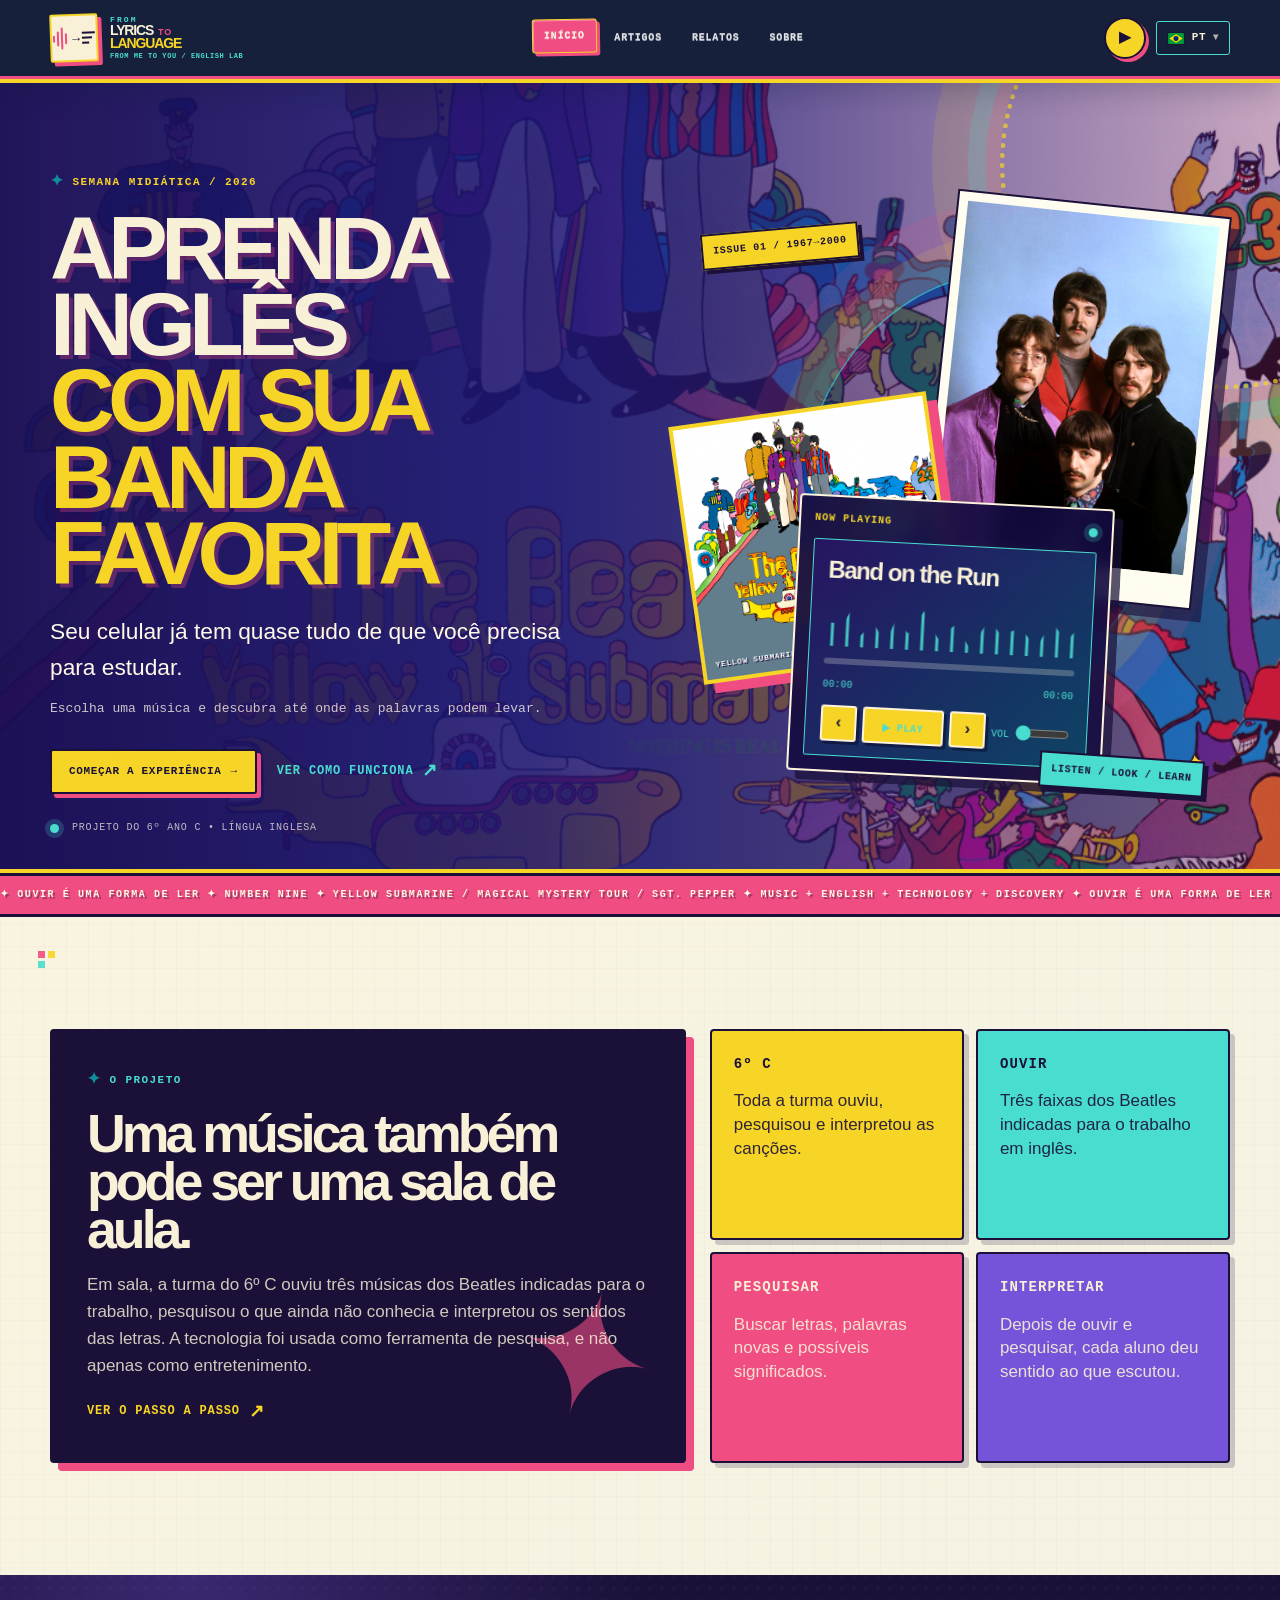
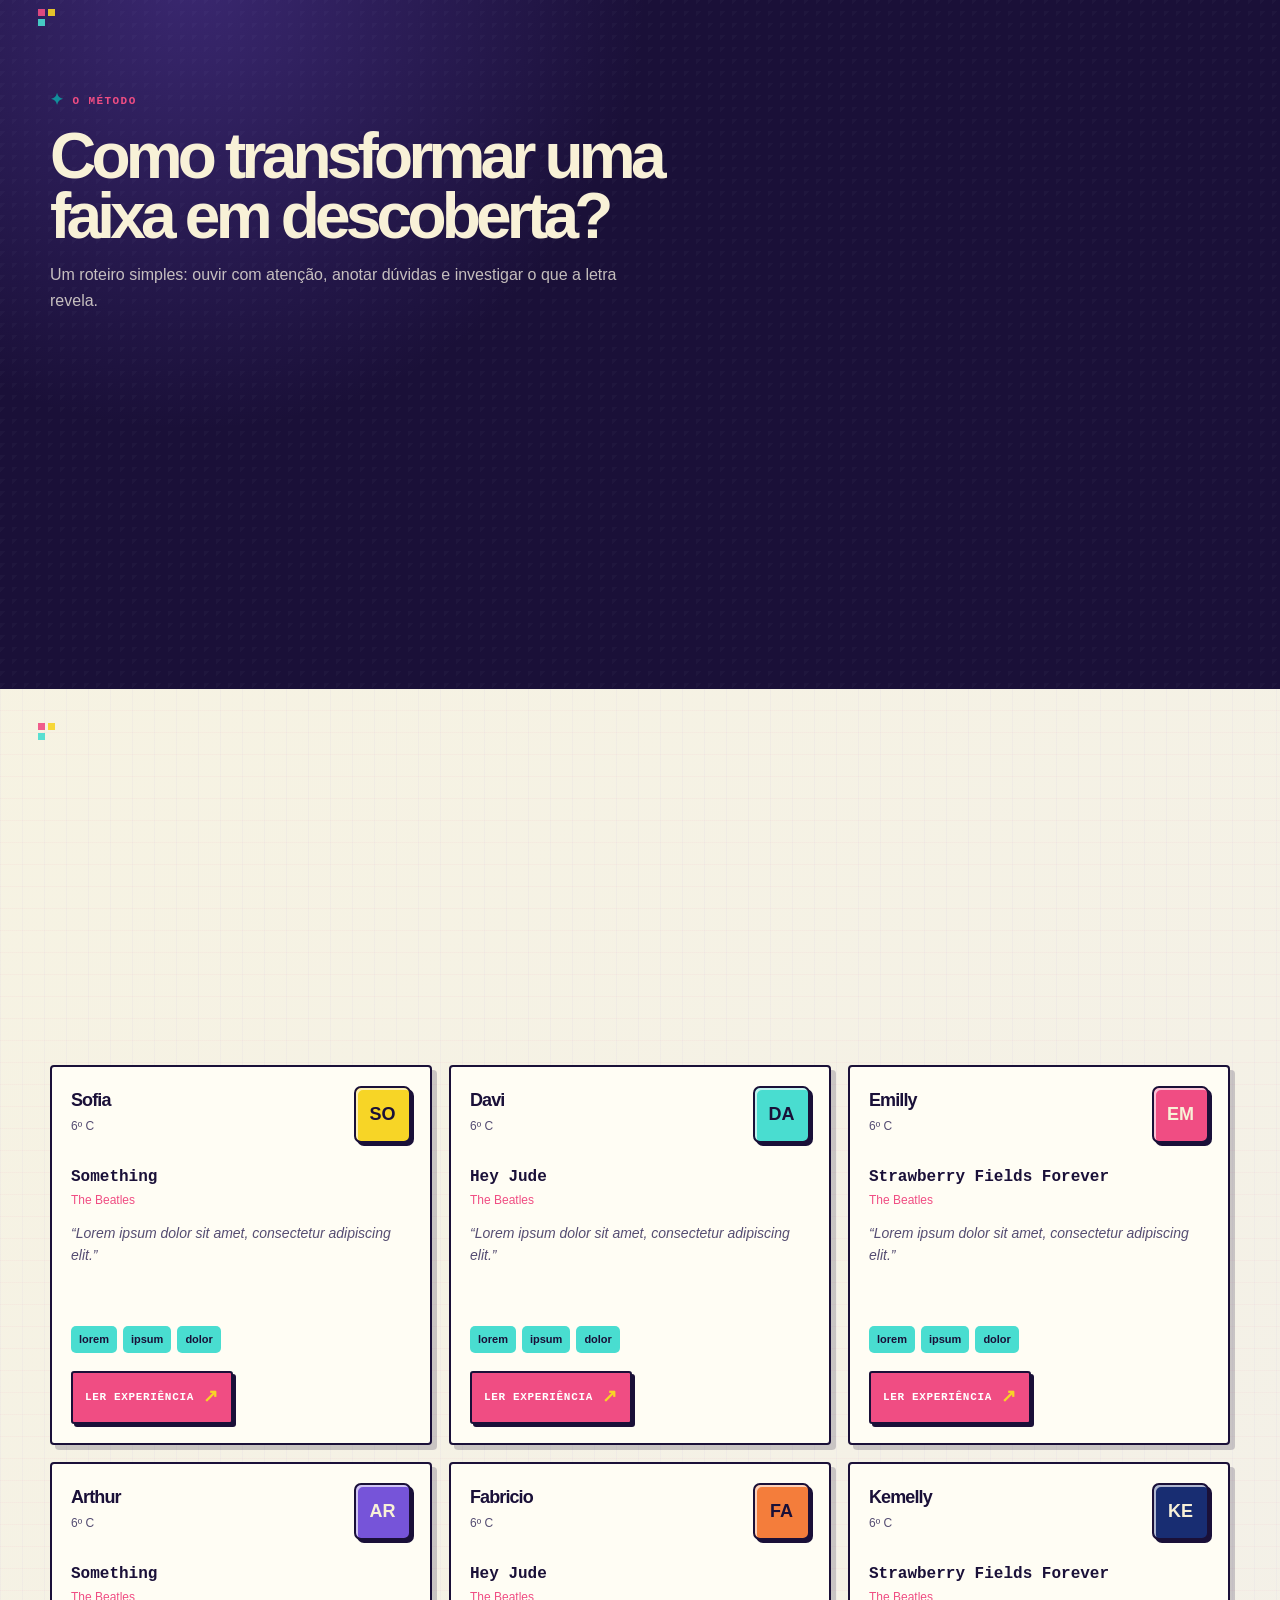
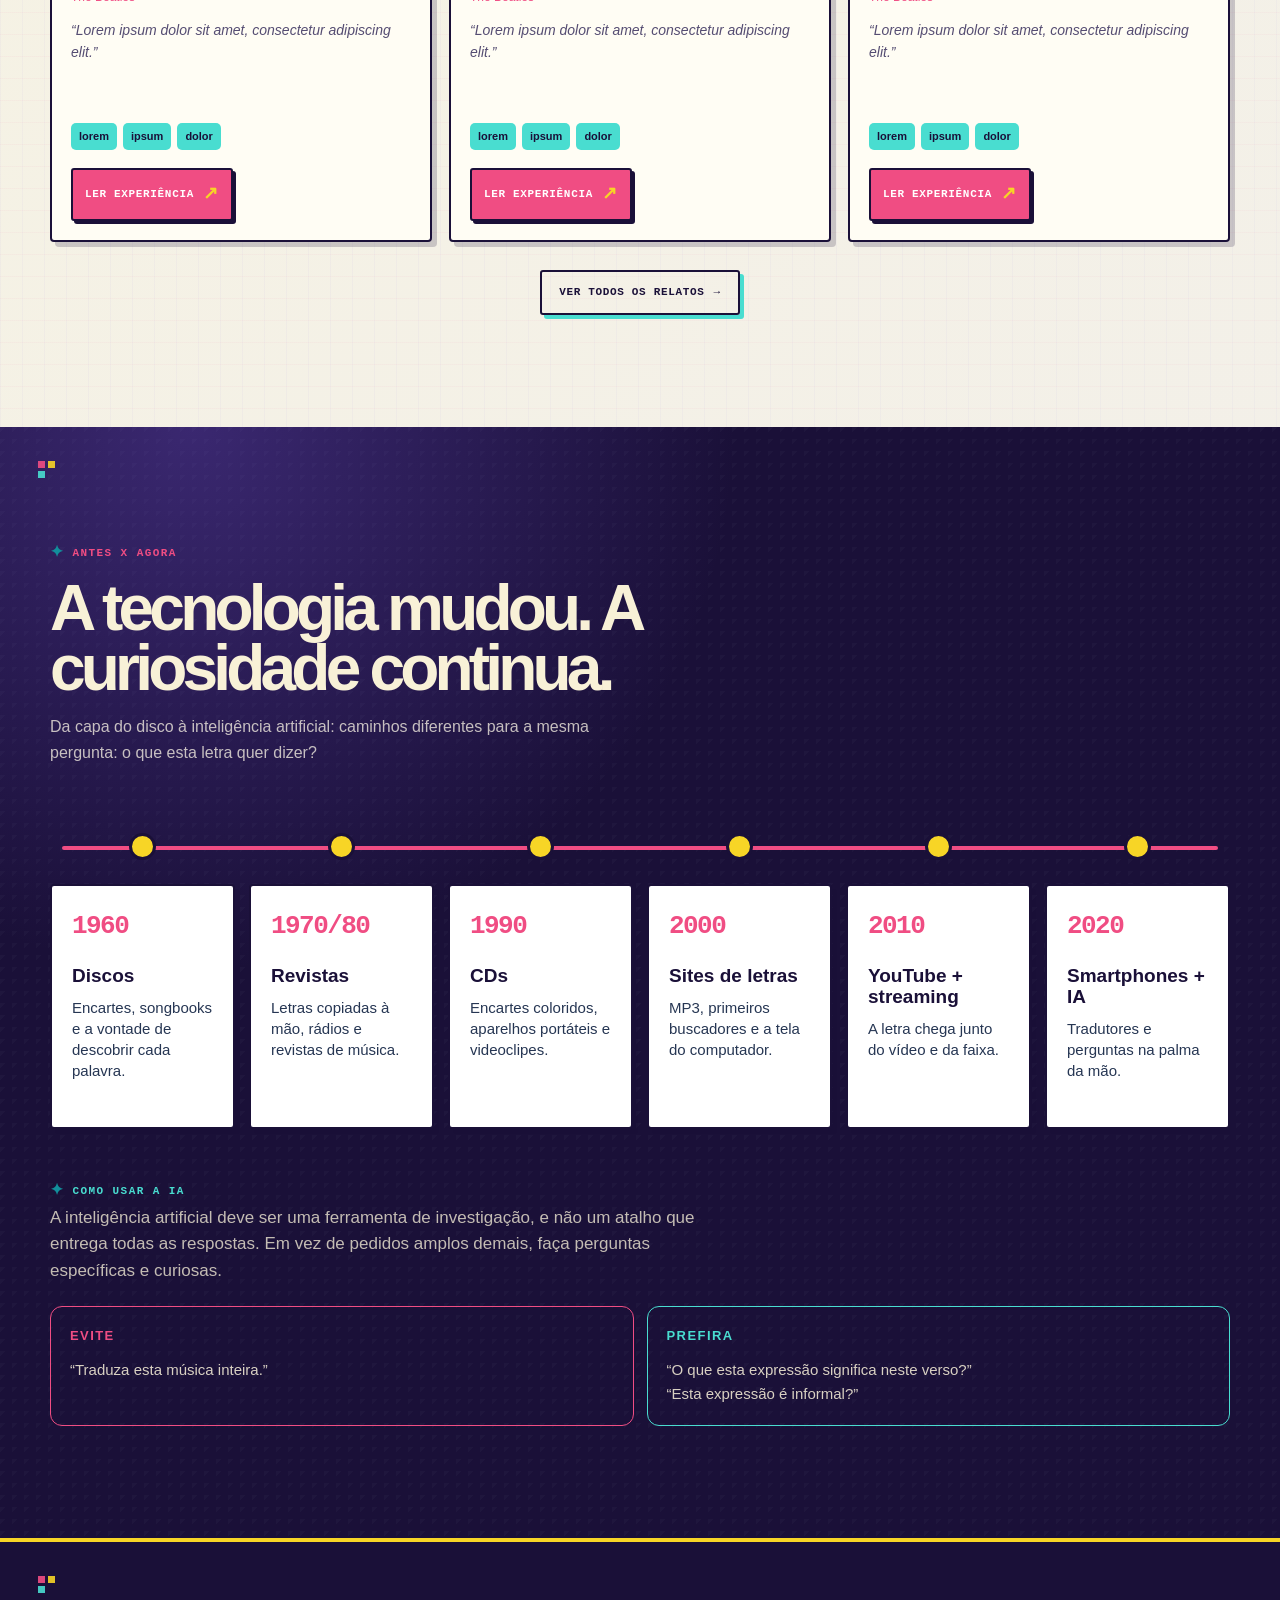
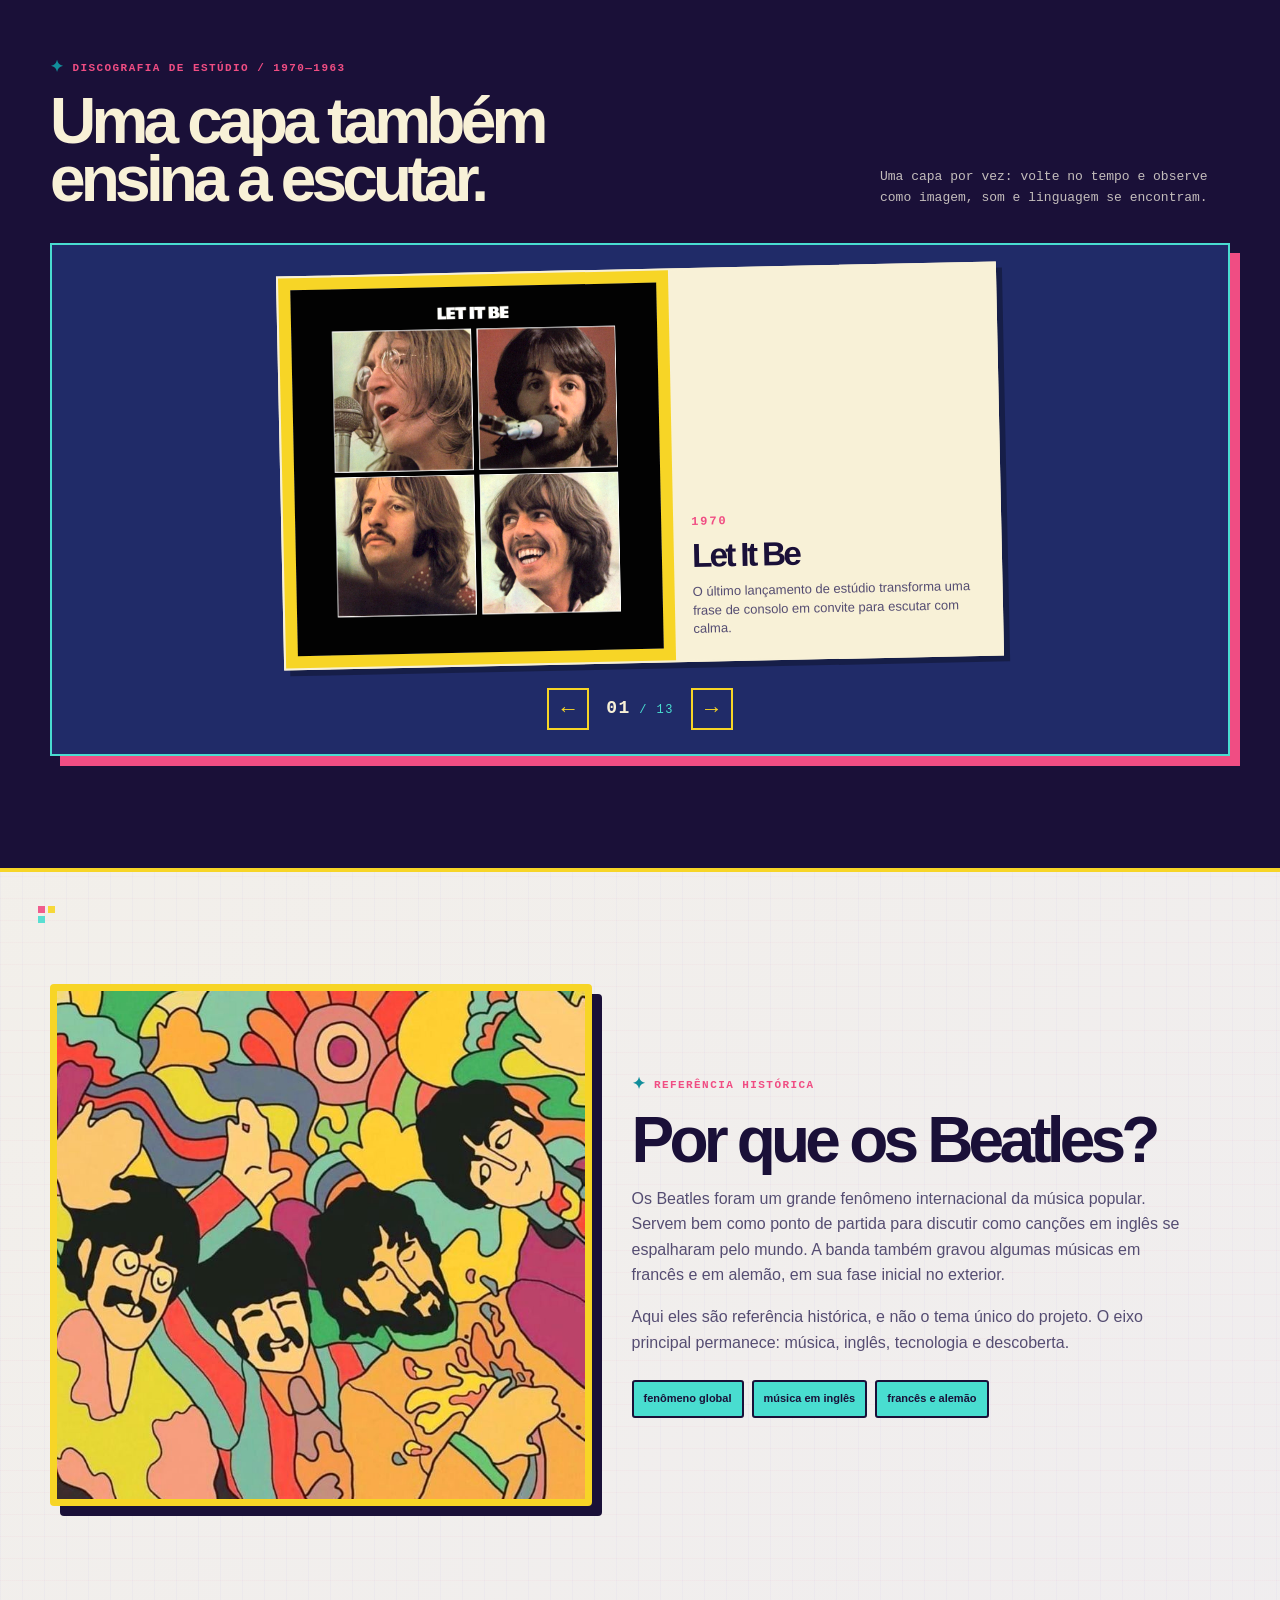
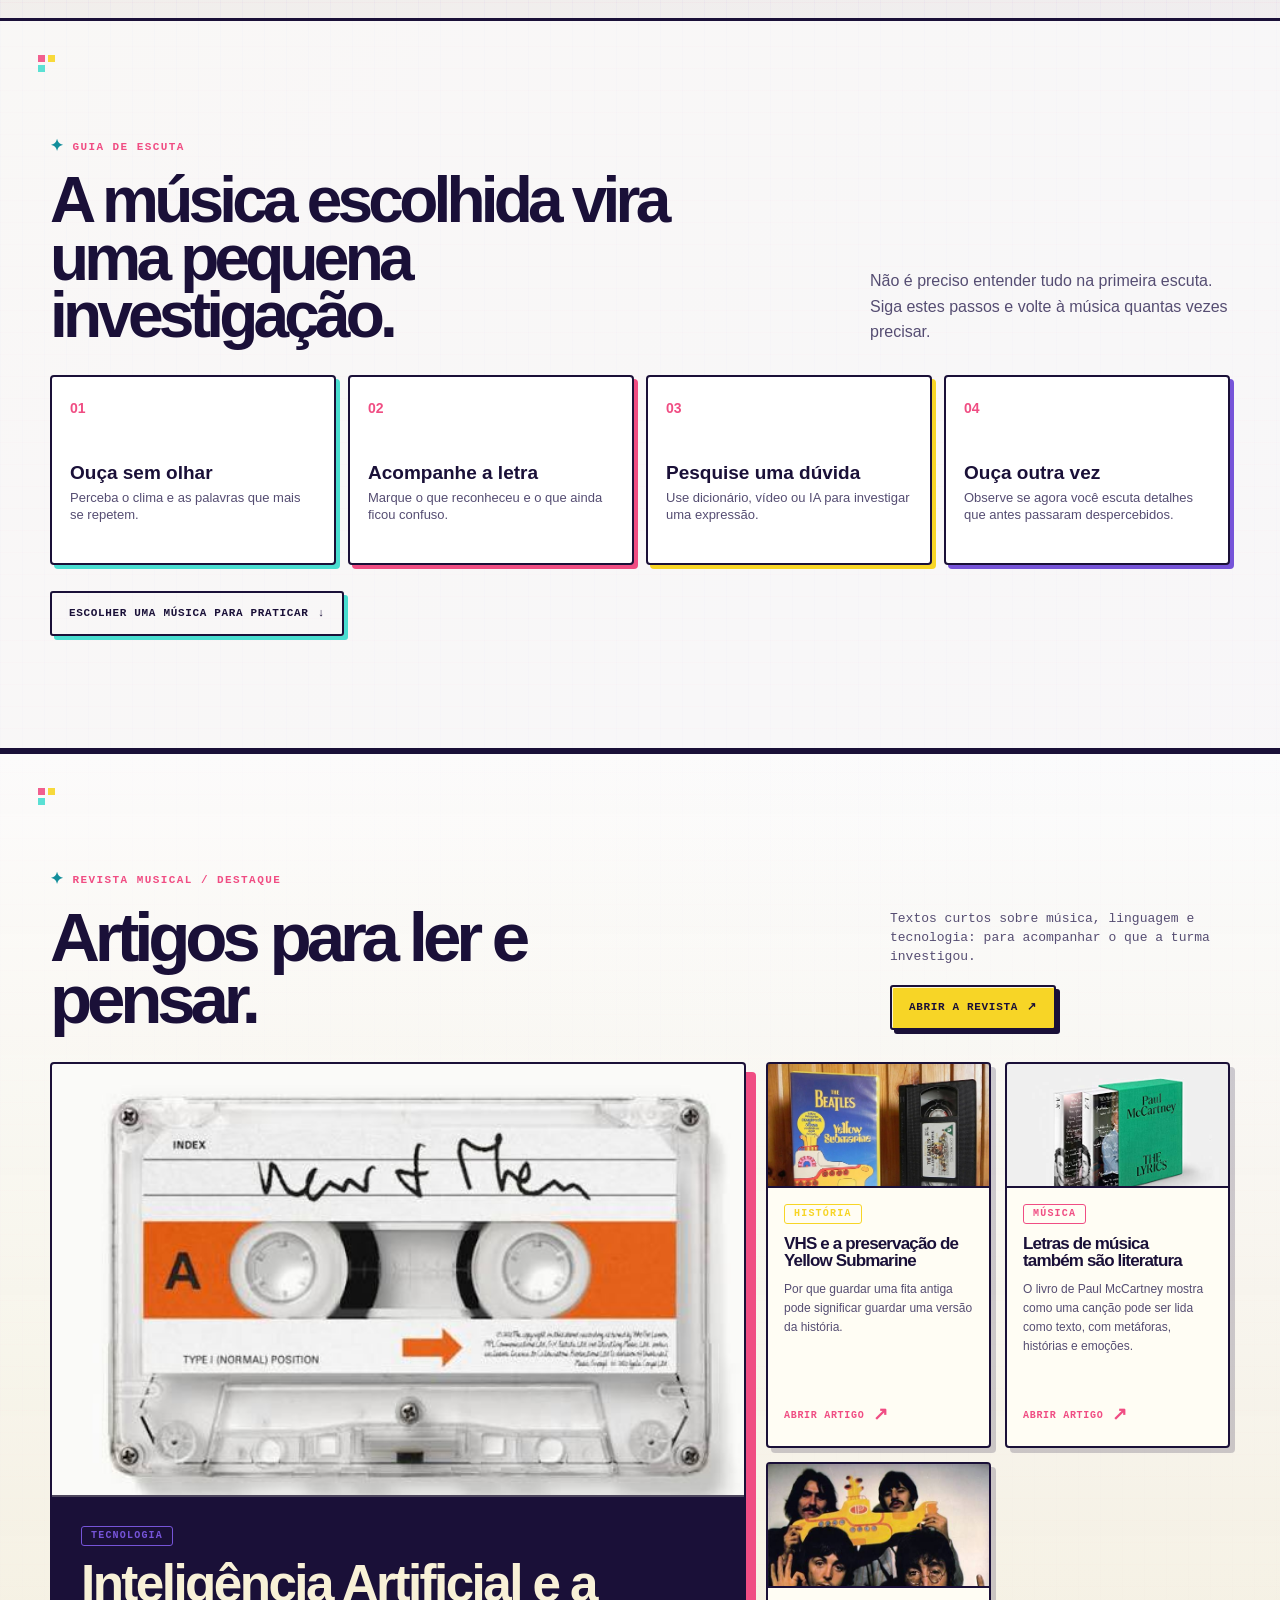
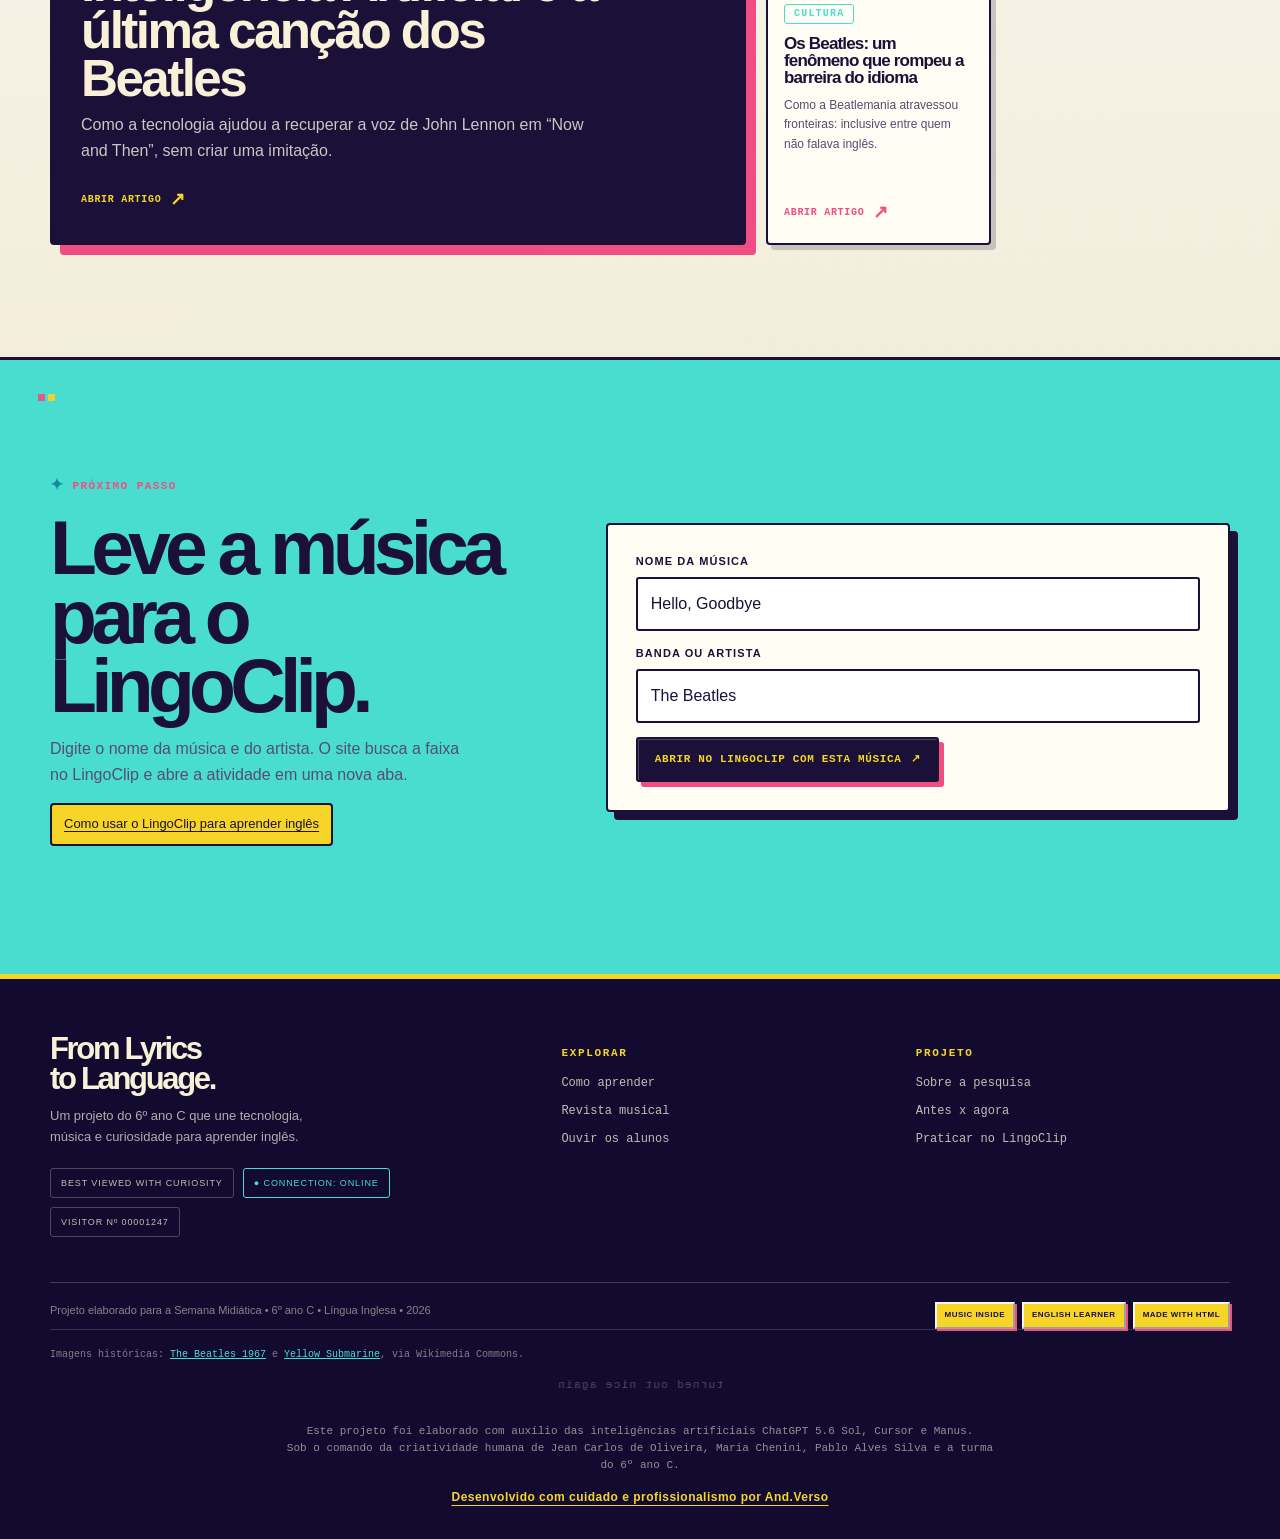
==== commit 5f2c3732: "Corrige titulo cortado no mobile e respeita pause ao trocar de pagina. Co-authored-by: Cursor <curso" ====
--- a/index.html
+++ b/index.html
@@ -5,7 +5,7 @@
     <meta name="viewport" content="width=device-width, initial-scale=1.0" />
     <meta name="description" content="From Lyrics to Language: aprender inglês com músicas dos Beatles no projeto do 6º ano C para a Semana Midiática 2026." />
     <title>From Lyrics to Language</title>
-    <link rel="stylesheet" href="./css/styles.css?v=20260919i" />
+    <link rel="stylesheet" href="./css/styles.css?v=20260919j" />
   </head>
   <body data-page="home">
     <a class="skip-link" href="#main-content">Pular para o conteúdo</a>
@@ -16,7 +16,7 @@
     <script src="./data/i18n.js?v=20260919d" defer></script>
     <script src="./data/articles.js" defer></script>
     <script src="./data/students.js" defer></script>
-    <script src="./js/audio-player.js?v=20260919i" defer></script>
-    <script src="./js/app.js?v=20260919i" defer></script>
+    <script src="./js/audio-player.js?v=20260919j" defer></script>
+    <script src="./js/app.js?v=20260919j" defer></script>
   </body>
 </html>
--- a/css/styles.css
+++ b/css/styles.css
@@ -243,9 +243,9 @@
 .form-result { margin-top: 16px; padding: 16px; border-radius: 9px; background: var(--yellow); font-weight: 700; }
 .form-result ol { margin: 8px 0 0 18px; padding: 0; font-weight: 500; font-size: 13px; }
 
-.page-hero { padding: 90px 0 72px; background: var(--blue); color: var(--paper); position: relative; overflow: hidden; }
-.page-hero::after { content: '✦'; position: absolute; right: 5%; top: -40px; color: var(--yellow); opacity: .8; font-size: 260px; transform: rotate(14deg); }
-.page-hero h1 { font-size: clamp(3rem, 7vw, 7rem); max-width: 930px; margin: 17px 0 0; }
+.page-hero { padding: 90px 0 72px; background: var(--blue); color: var(--paper); position: relative; overflow-x: clip; overflow-y: visible; }
+.page-hero::after { content: '✦'; position: absolute; right: 5%; top: -40px; color: var(--yellow); opacity: .8; font-size: 260px; transform: rotate(14deg); pointer-events: none; }
+.page-hero h1 { font-size: clamp(2.4rem, 11vw, 7rem); max-width: min(930px, 100%); margin: 17px 0 0; overflow-wrap: anywhere; word-break: break-word; hyphens: auto; }
 .page-hero p { max-width: 620px; color: rgba(255,248,223,.78); font-size: 17px; }
 .guide-layout { display: grid; grid-template-columns: .8fr 1.2fr; gap: 50px; align-items: start; }
 .guide-sticky { position: sticky; top: 104px; }
@@ -384,7 +384,7 @@
   .steps { grid-template-columns: repeat(4, 1fr); }.article-grid { grid-template-columns: repeat(2, 1fr); }.student-grid, .profile-grid { grid-template-columns: repeat(2, 1fr); }.project-grid, .history-grid, .challenge-box { grid-template-columns: 1fr; }.guide-layout { grid-template-columns: 1fr; }.guide-sticky { position: static; }.guide-sticky p { max-width: 600px; }.article-layout { grid-template-columns: 1fr; gap: 30px; }.takeaway { position: static; max-width: 500px; }.profile-page { grid-template-columns: 1fr; }.profile-hero-card { max-width: 300px; }.about-grid { grid-template-columns: 1fr; }
 }
 @media (max-width: 620px) {
-  .container { width: min(100% - 30px, 1140px); }.nav-wrap { padding: 12px 15px; }.brand-text { font-size: 13px; }.section { padding: 75px 0; }.hero { min-height: 760px; }.hero-content { min-height: 760px; padding-top: 52px; }.hero h1 { font-size: clamp(3.3rem, 16vw, 5.7rem); }.hero-copy .hero-actions { align-items: stretch; flex-direction: column; gap: 14px; }.hero-copy .hero-actions .button { width: 100%; }.hero-side { margin-top: 10px; }.dive-card { width: 100%; }.stat-board, .student-grid, .profile-grid, .article-grid, .catalog-grid, .footer-grid { grid-template-columns: 1fr; }.stat { min-height: 120px; }.steps { grid-template-columns: repeat(2, 1fr); }.step { min-height: 170px; }.step h3 { margin-top: 32px; }.guide-flex { display: block; }.guide-flex .button { margin-top: 25px; }.tool-grid { grid-template-columns: repeat(2, 1fr); }.ai-compare, .profile-columns { grid-template-columns: 1fr; }.page-hero { padding: 70px 0 55px; }.page-hero::after { right: -65px; top: 55px; font-size: 160px; opacity: .55; }.page-hero .container { position: relative; z-index: 1; }.page-hero h1 { font-size: clamp(3.2rem, 16vw, 5.5rem); }.guide-step { grid-template-columns: 55px 1fr; padding: 20px; gap: 12px; }.guide-step-number { font-size: 29px; }.history-visual { border-width: 4px; box-shadow: 5px 5px 0 var(--ink); }.challenge-form { padding: 20px; box-shadow: 5px 5px 0 var(--ink); }.footer-grid { gap: 25px; }.footer-bottom { display: block; }.retro-buttons { margin-top: 13px; }.article-content blockquote { font-size: 20px; }.article-content p { font-size: 16px; }.profile-quote { font-size: 20px; }
+  .container { width: min(100% - 30px, 1140px); }.nav-wrap { padding: 12px 15px; }.brand-text { font-size: 13px; }.section { padding: 75px 0; }.hero { min-height: 760px; }.hero-content { min-height: 760px; padding-top: 52px; }.hero h1 { font-size: clamp(3.3rem, 16vw, 5.7rem); }.hero-copy .hero-actions { align-items: stretch; flex-direction: column; gap: 14px; }.hero-copy .hero-actions .button { width: 100%; }.hero-side { margin-top: 10px; }.dive-card { width: 100%; }.stat-board, .student-grid, .profile-grid, .article-grid, .catalog-grid, .footer-grid { grid-template-columns: 1fr; }.stat { min-height: 120px; }.steps { grid-template-columns: repeat(2, 1fr); }.step { min-height: 170px; }.step h3 { margin-top: 32px; }.guide-flex { display: block; }.guide-flex .button { margin-top: 25px; }.tool-grid { grid-template-columns: repeat(2, 1fr); }.ai-compare, .profile-columns { grid-template-columns: 1fr; }.page-hero { padding: 70px 0 55px; overflow-x: clip; }.page-hero::after { right: -65px; top: 55px; font-size: 160px; opacity: .55; }.page-hero .container { position: relative; z-index: 1; max-width: 100%; }.page-hero h1 { font-size: clamp(2.15rem, 9.5vw, 4.6rem); max-width: 100%; line-height: .92; letter-spacing: -.05em; overflow-wrap: anywhere; word-break: break-word; }.guide-step { grid-template-columns: 55px 1fr; padding: 20px; gap: 12px; }.guide-step-number { font-size: 29px; }.history-visual { border-width: 4px; box-shadow: 5px 5px 0 var(--ink); }.challenge-form { padding: 20px; box-shadow: 5px 5px 0 var(--ink); }.footer-grid { gap: 25px; }.footer-bottom { display: block; }.retro-buttons { margin-top: 13px; }.article-content blockquote { font-size: 20px; }.article-content p { font-size: 16px; }.profile-quote { font-size: 20px; }
 }
 @media (prefers-reduced-motion: reduce) {
   *, *::before, *::after { scroll-behavior: auto !important; animation-duration: .01ms !important; animation-iteration-count: 1 !important; transition-duration: .01ms !important; }
@@ -822,7 +822,7 @@
   border-bottom: 5px solid var(--yellow);
 }
 .page-hero::after { color: var(--yellow); text-shadow: 9px 9px 0 var(--pink); }
-.page-hero h1 { max-width: 980px; text-transform: uppercase; }
+.page-hero h1 { max-width: min(980px, 100%); text-transform: uppercase; overflow-wrap: anywhere; word-break: break-word; }
 .page-hero p { color: rgba(255,249,234,.82); font-family: 'Courier New', monospace; font-size: 15px; }
 
 .site-footer { background: #120b2f; border-top: 5px solid var(--yellow); }
@@ -1429,3 +1429,25 @@
   .dive-card .dive-player-vol span { display: none; }
   .dive-card .dive-player-vol input { width: 44px; }
 }
+
+@media (max-width: 620px) {
+  .page-hero {
+    overflow-x: clip;
+    padding: 70px 0 52px;
+  }
+  .page-hero .container {
+    width: min(100% - 30px, 1140px);
+    max-width: 100%;
+  }
+  .page-hero h1.display,
+  .page-hero h1 {
+    font-size: clamp(2.1rem, 9.2vw, 3.8rem);
+    max-width: 100%;
+    width: 100%;
+    line-height: 0.94;
+    letter-spacing: -0.045em;
+    overflow-wrap: anywhere;
+    word-break: break-word;
+    hyphens: auto;
+  }
+}
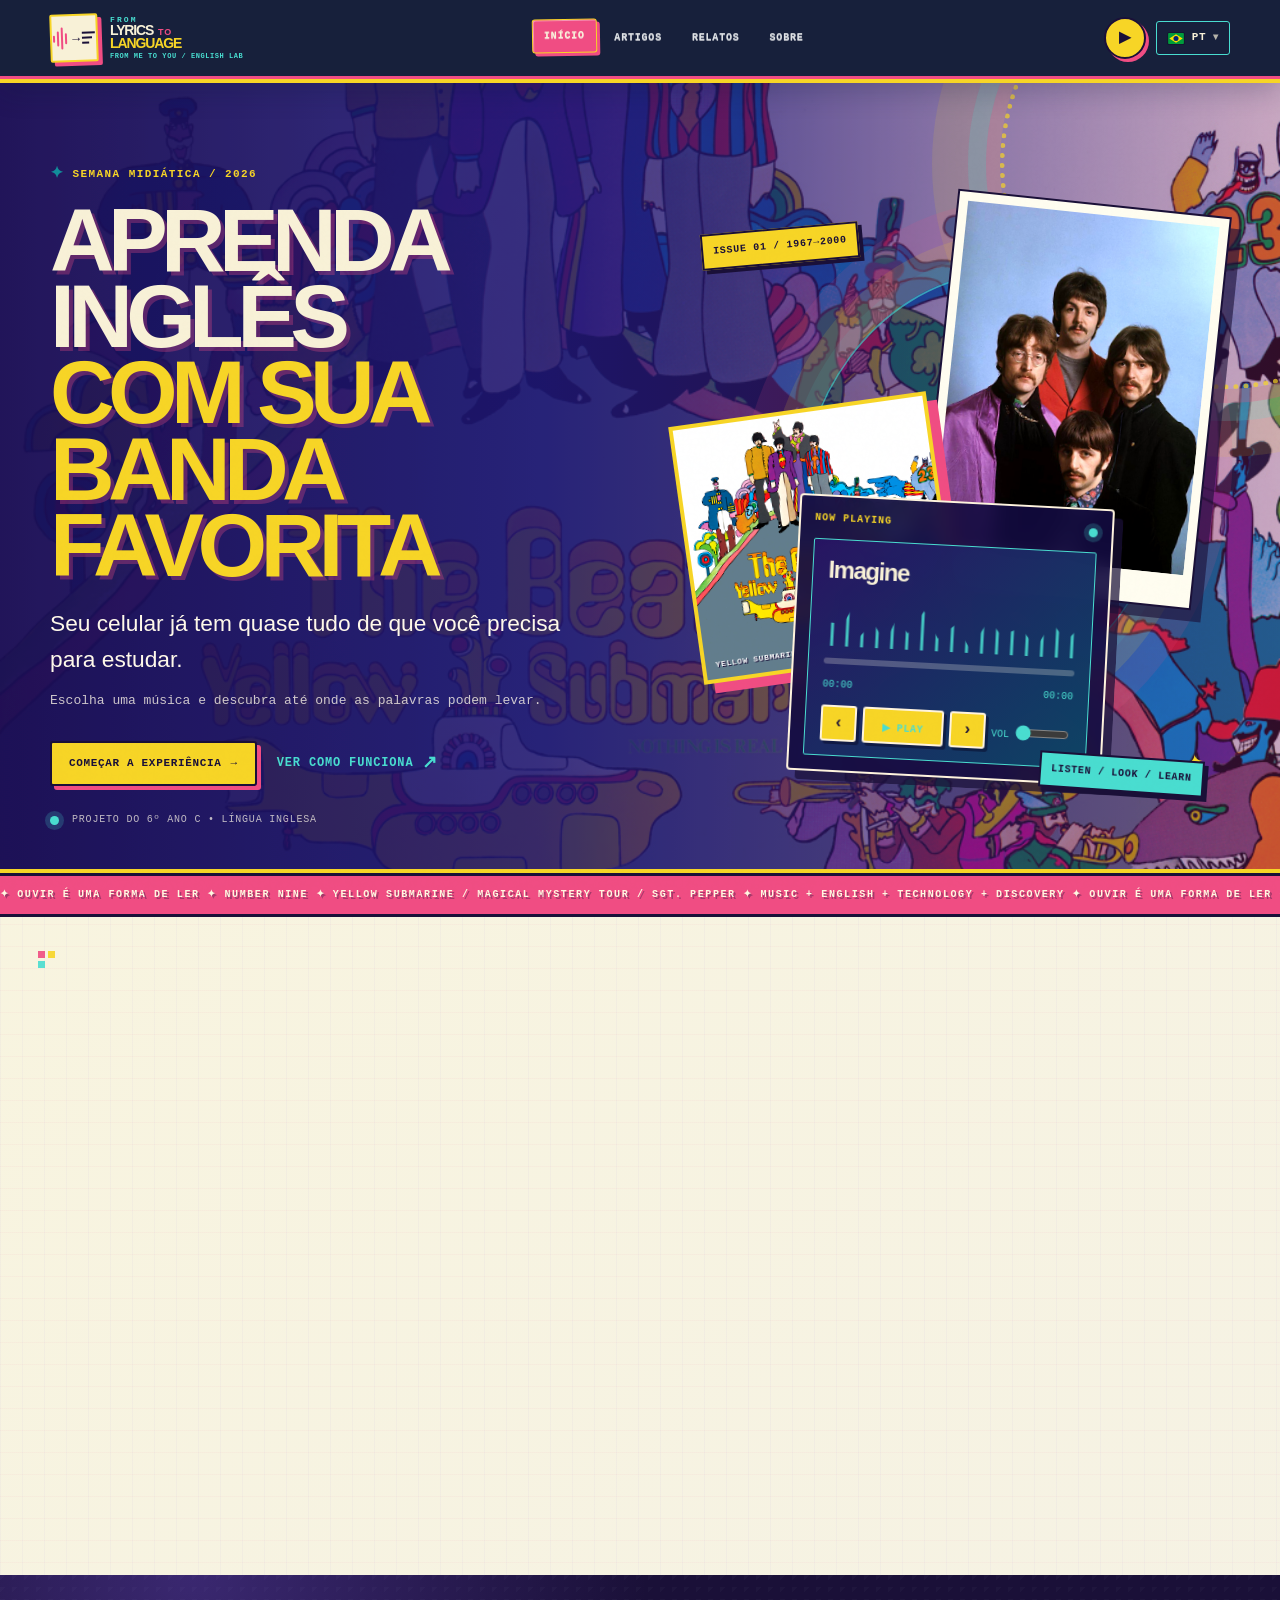
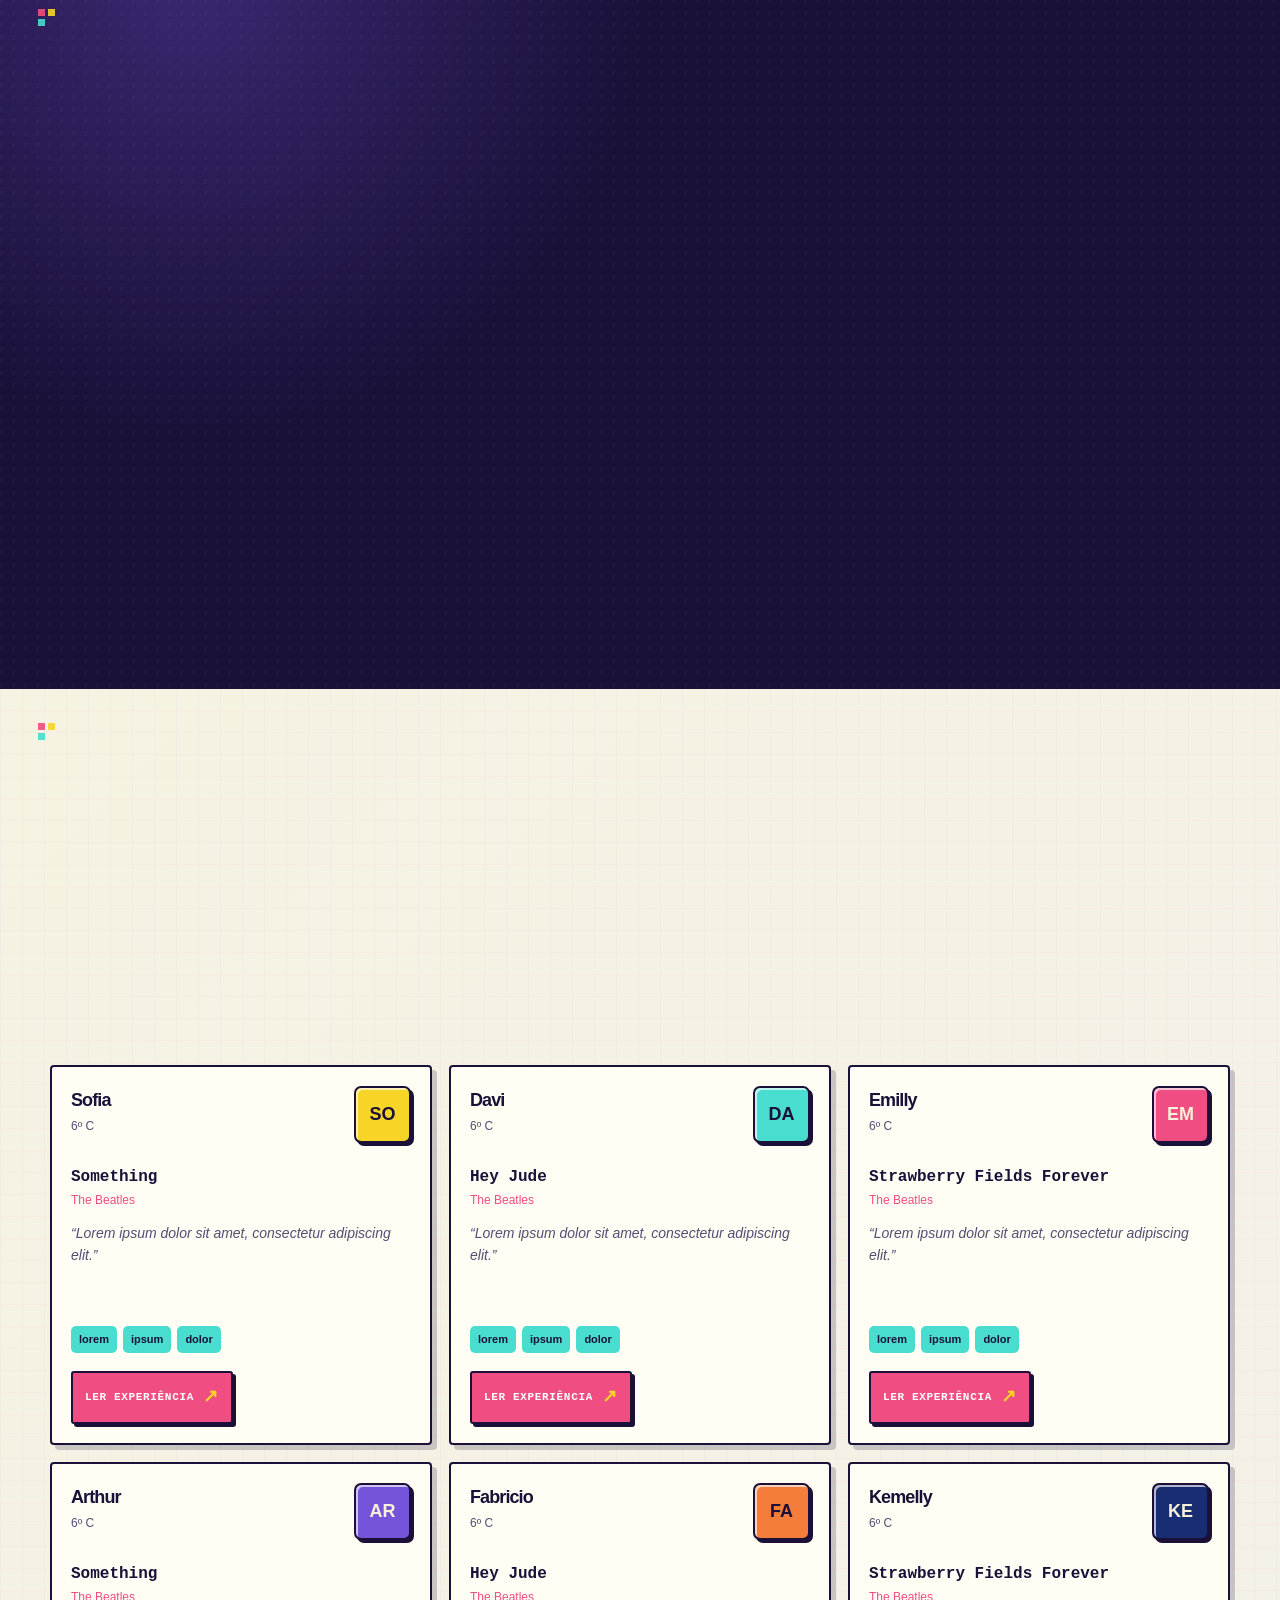
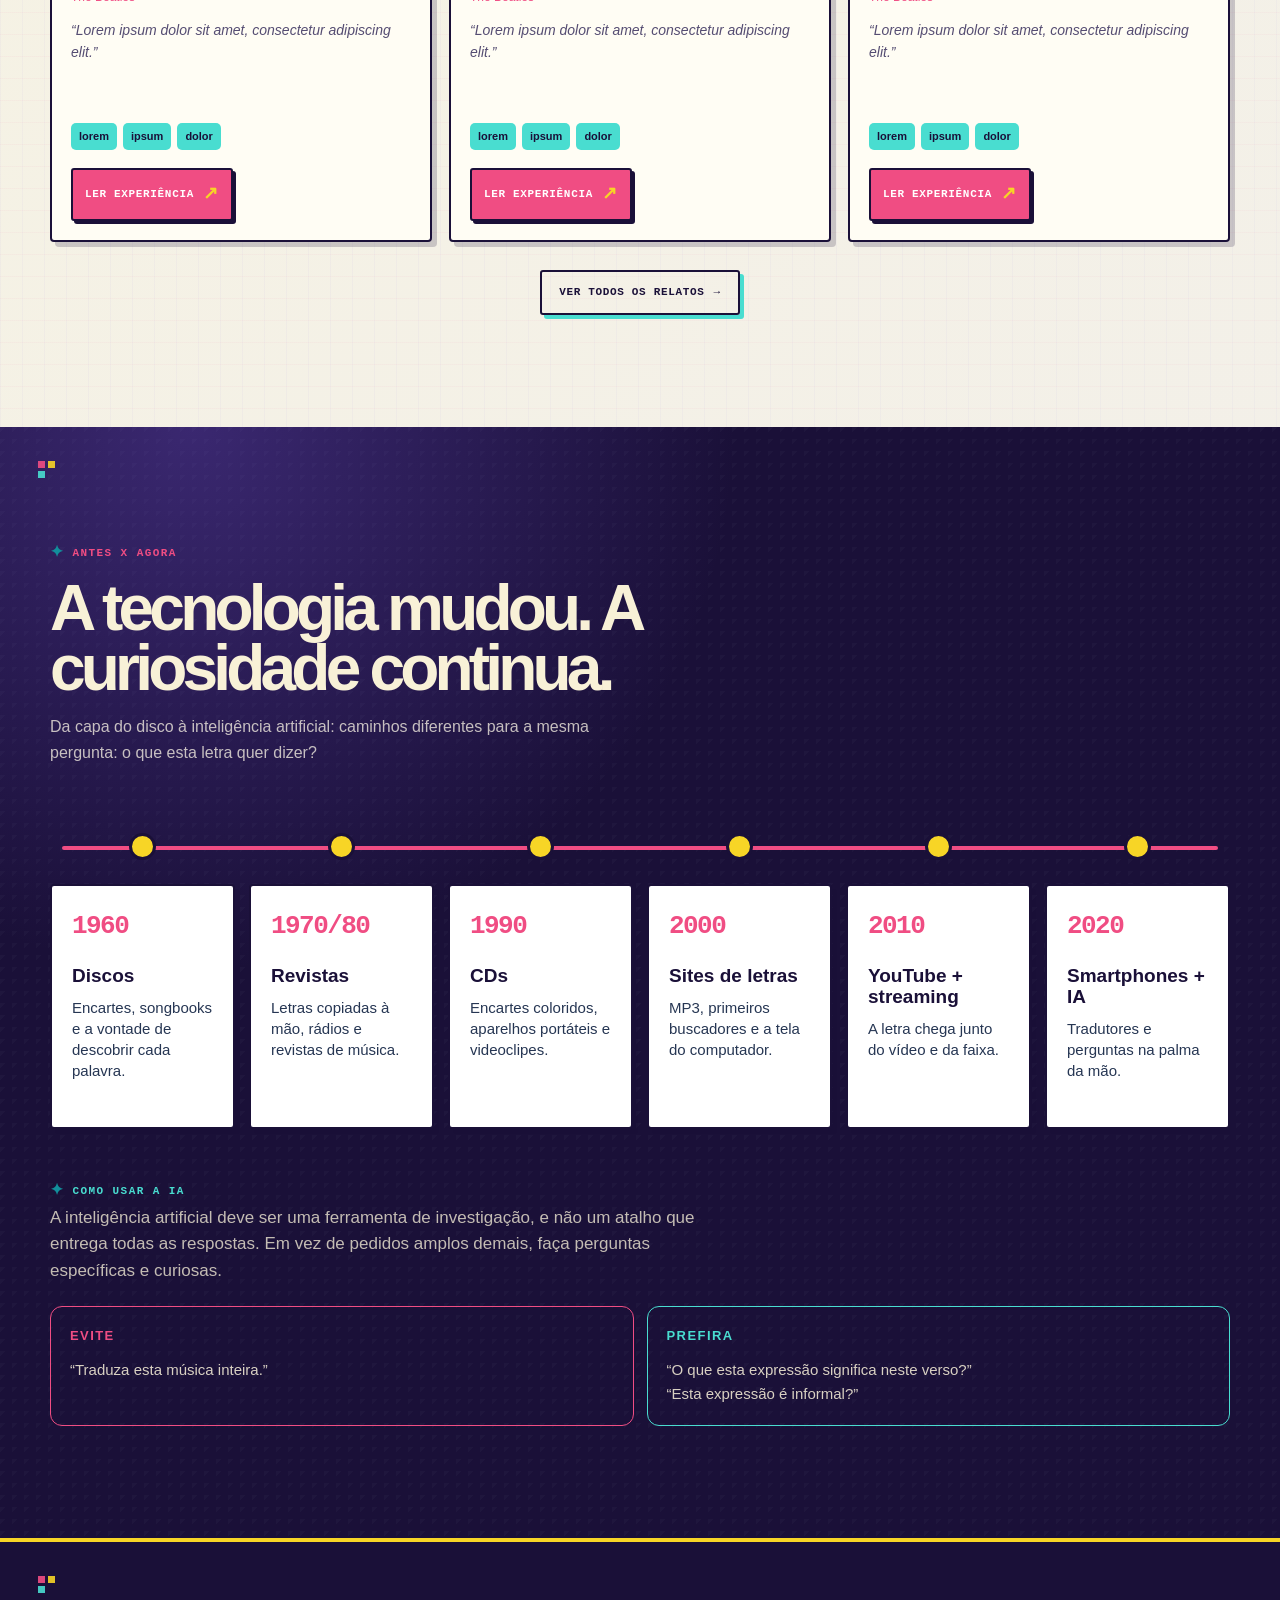
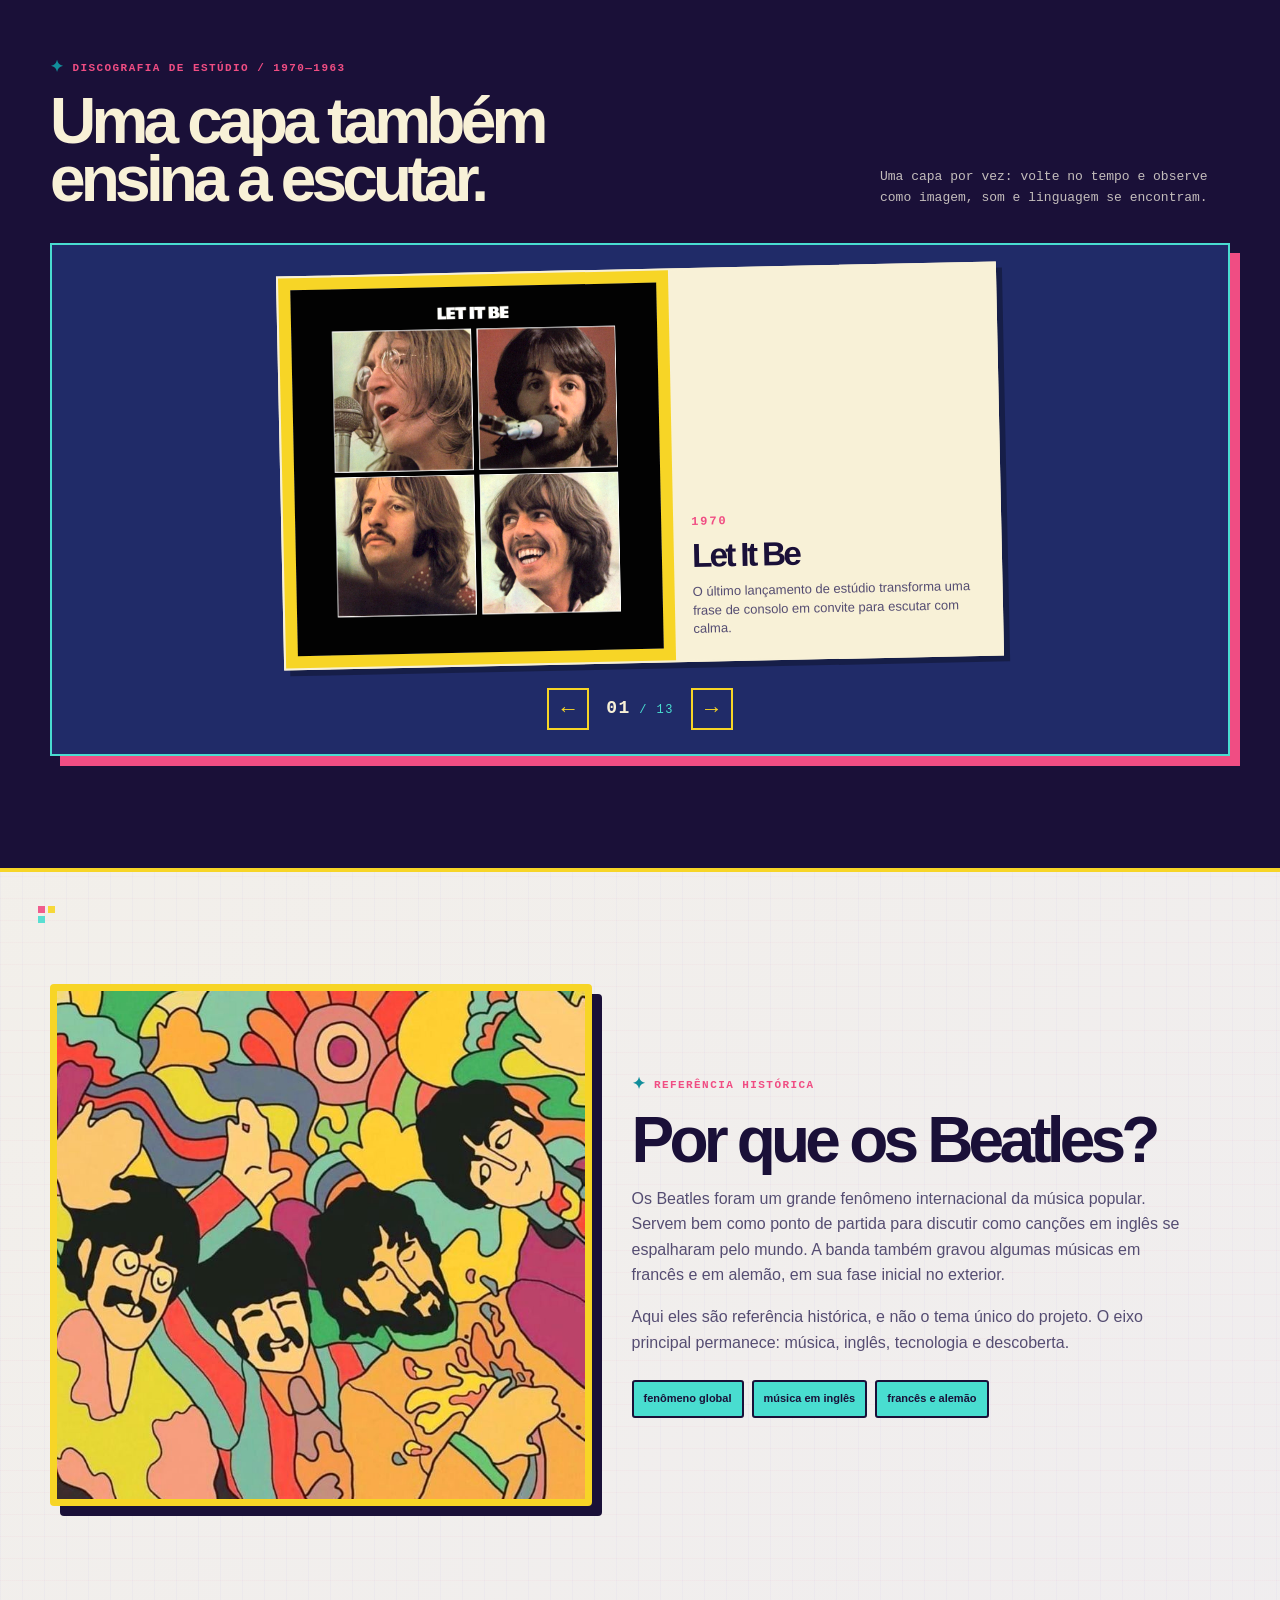
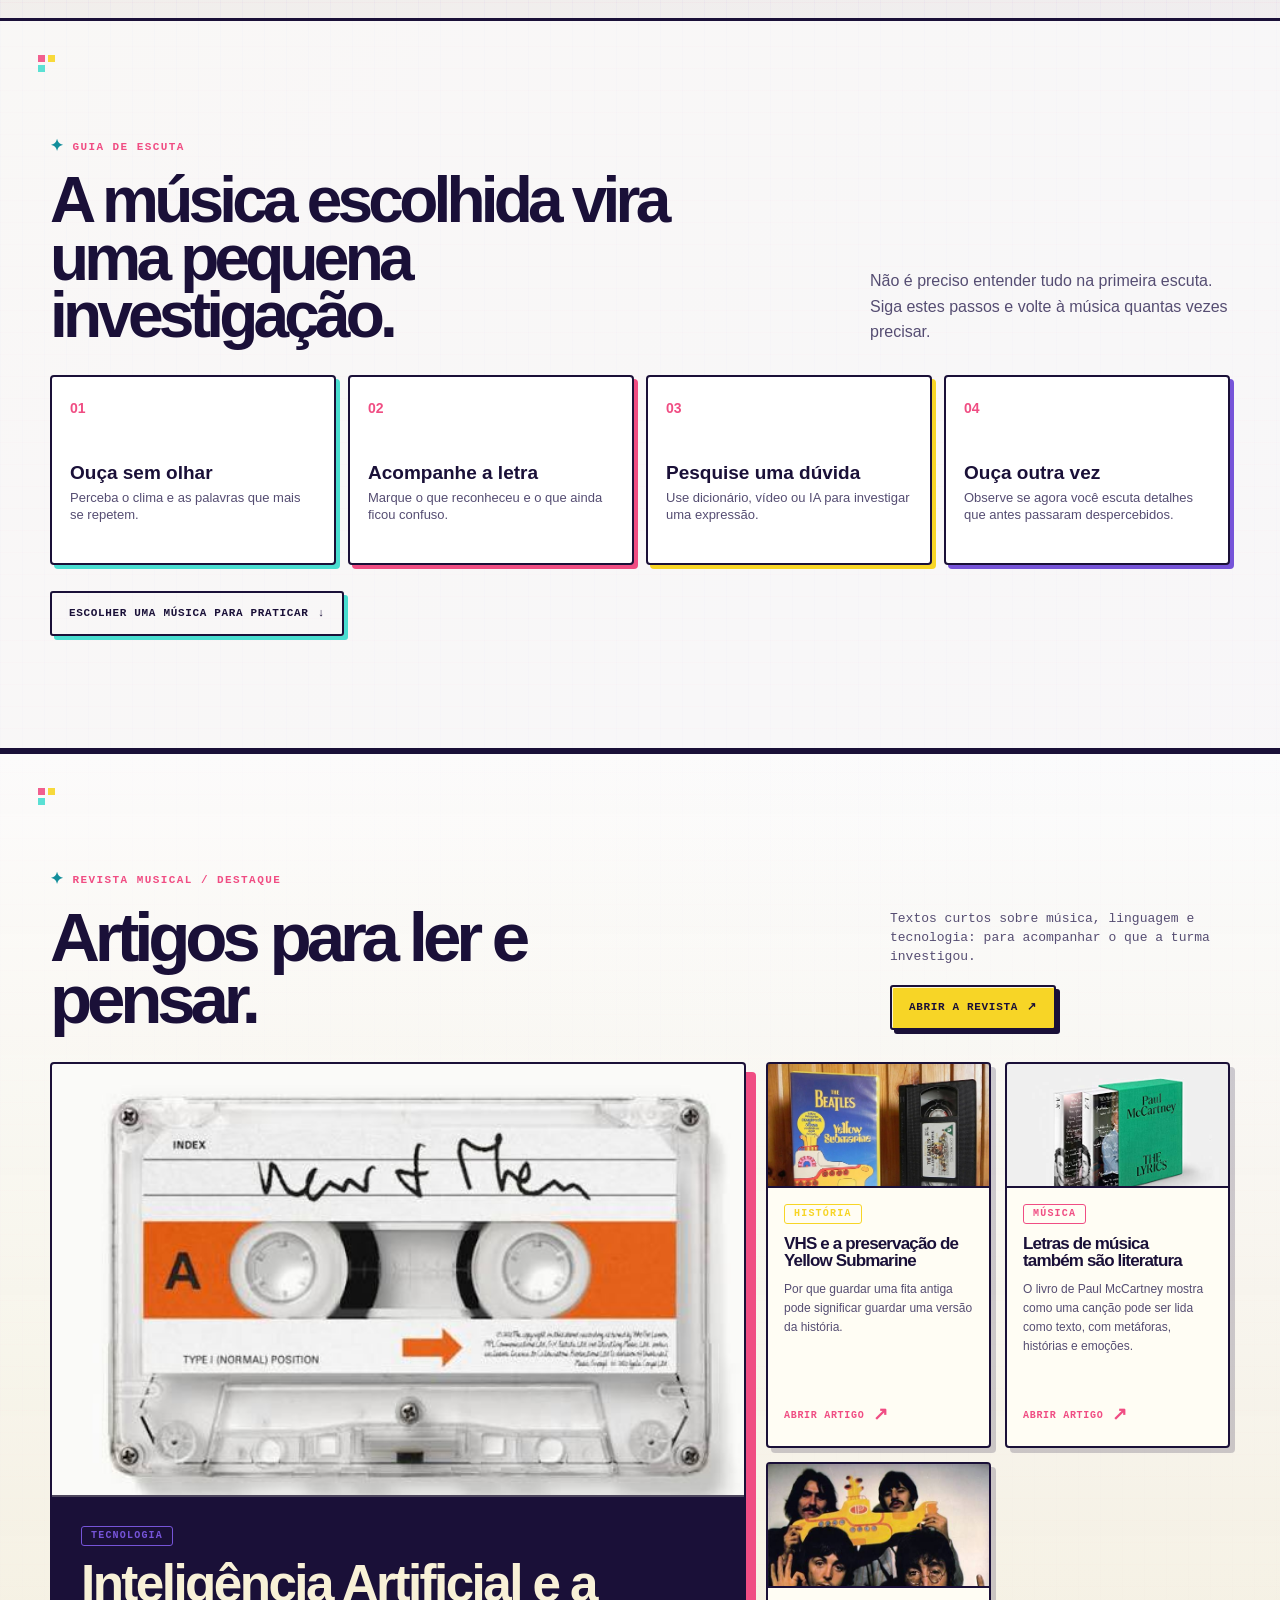
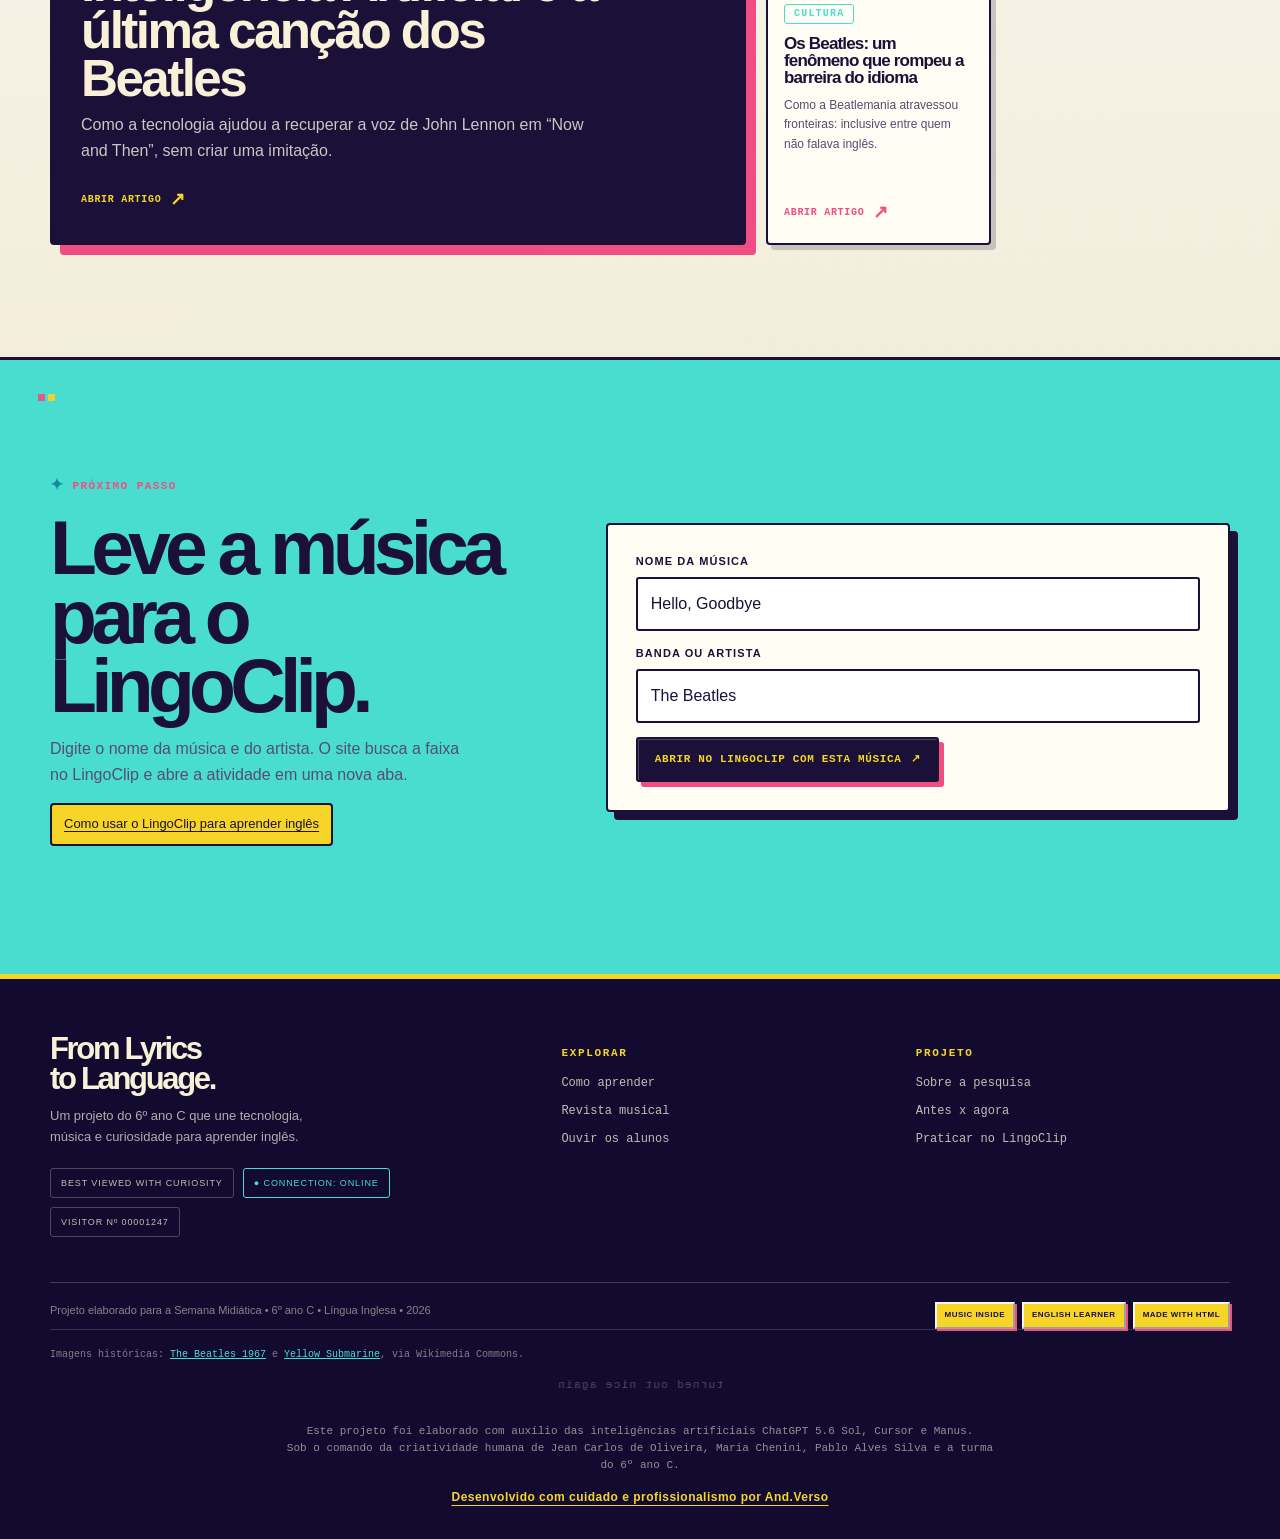
==== commit fe40bc16: "Adiciona padding-bottom de 1rem na anotacao do hero. Co-authored-by: Cursor <cursoragent@cursor.com>" ====
--- a/index.html
+++ b/index.html
@@ -5,7 +5,7 @@
     <meta name="viewport" content="width=device-width, initial-scale=1.0" />
     <meta name="description" content="From Lyrics to Language: aprender inglês com músicas dos Beatles no projeto do 6º ano C para a Semana Midiática 2026." />
     <title>From Lyrics to Language</title>
-    <link rel="stylesheet" href="./css/styles.css?v=20260919j" />
+    <link rel="stylesheet" href="./css/styles.css?v=20260919k" />
   </head>
   <body data-page="home">
     <a class="skip-link" href="#main-content">Pular para o conteúdo</a>
@@ -16,7 +16,7 @@
     <script src="./data/i18n.js?v=20260919d" defer></script>
     <script src="./data/articles.js" defer></script>
     <script src="./data/students.js" defer></script>
-    <script src="./js/audio-player.js?v=20260919j" defer></script>
-    <script src="./js/app.js?v=20260919j" defer></script>
+    <script src="./js/audio-player.js?v=20260919k" defer></script>
+    <script src="./js/app.js?v=20260919k" defer></script>
   </body>
 </html>
--- a/css/styles.css
+++ b/css/styles.css
@@ -130,7 +130,7 @@
 .hero-actions { display: flex; flex-wrap: wrap; align-items: center; gap: 20px; margin-top: 30px; }
 .hero .button { background: var(--yellow); color: var(--ink); box-shadow: 4px 4px 0 var(--pink); }
 .hero .button:hover { background: #ffe274; box-shadow: 7px 7px 0 var(--pink); }
-.hero-annotation { display: flex; gap: 13px; align-items: center; margin-top: 26px; color: rgba(255,248,223,.7); font-size: 11px; letter-spacing: .08em; text-transform: uppercase; }
+.hero-annotation { display: flex; gap: 13px; align-items: center; margin-top: 26px; padding-bottom: 1rem; color: rgba(255,248,223,.7); font-size: 11px; letter-spacing: .08em; text-transform: uppercase; }
 .pulse-dot { width: 9px; height: 9px; background: var(--aqua); border-radius: 50%; box-shadow: 0 0 0 5px rgba(68,226,207,.18); }
 .hero-side { display: flex; justify-content: center; }
 .dive-card { width: min(330px, 100%); padding: 18px; border: 1px solid rgba(255,248,223,.24); border-radius: 22px; background: rgba(13,31,73,.42); box-shadow: 0 20px 60px rgba(2,12,45,.28); backdrop-filter: blur(12px); transform: rotate(4deg); }
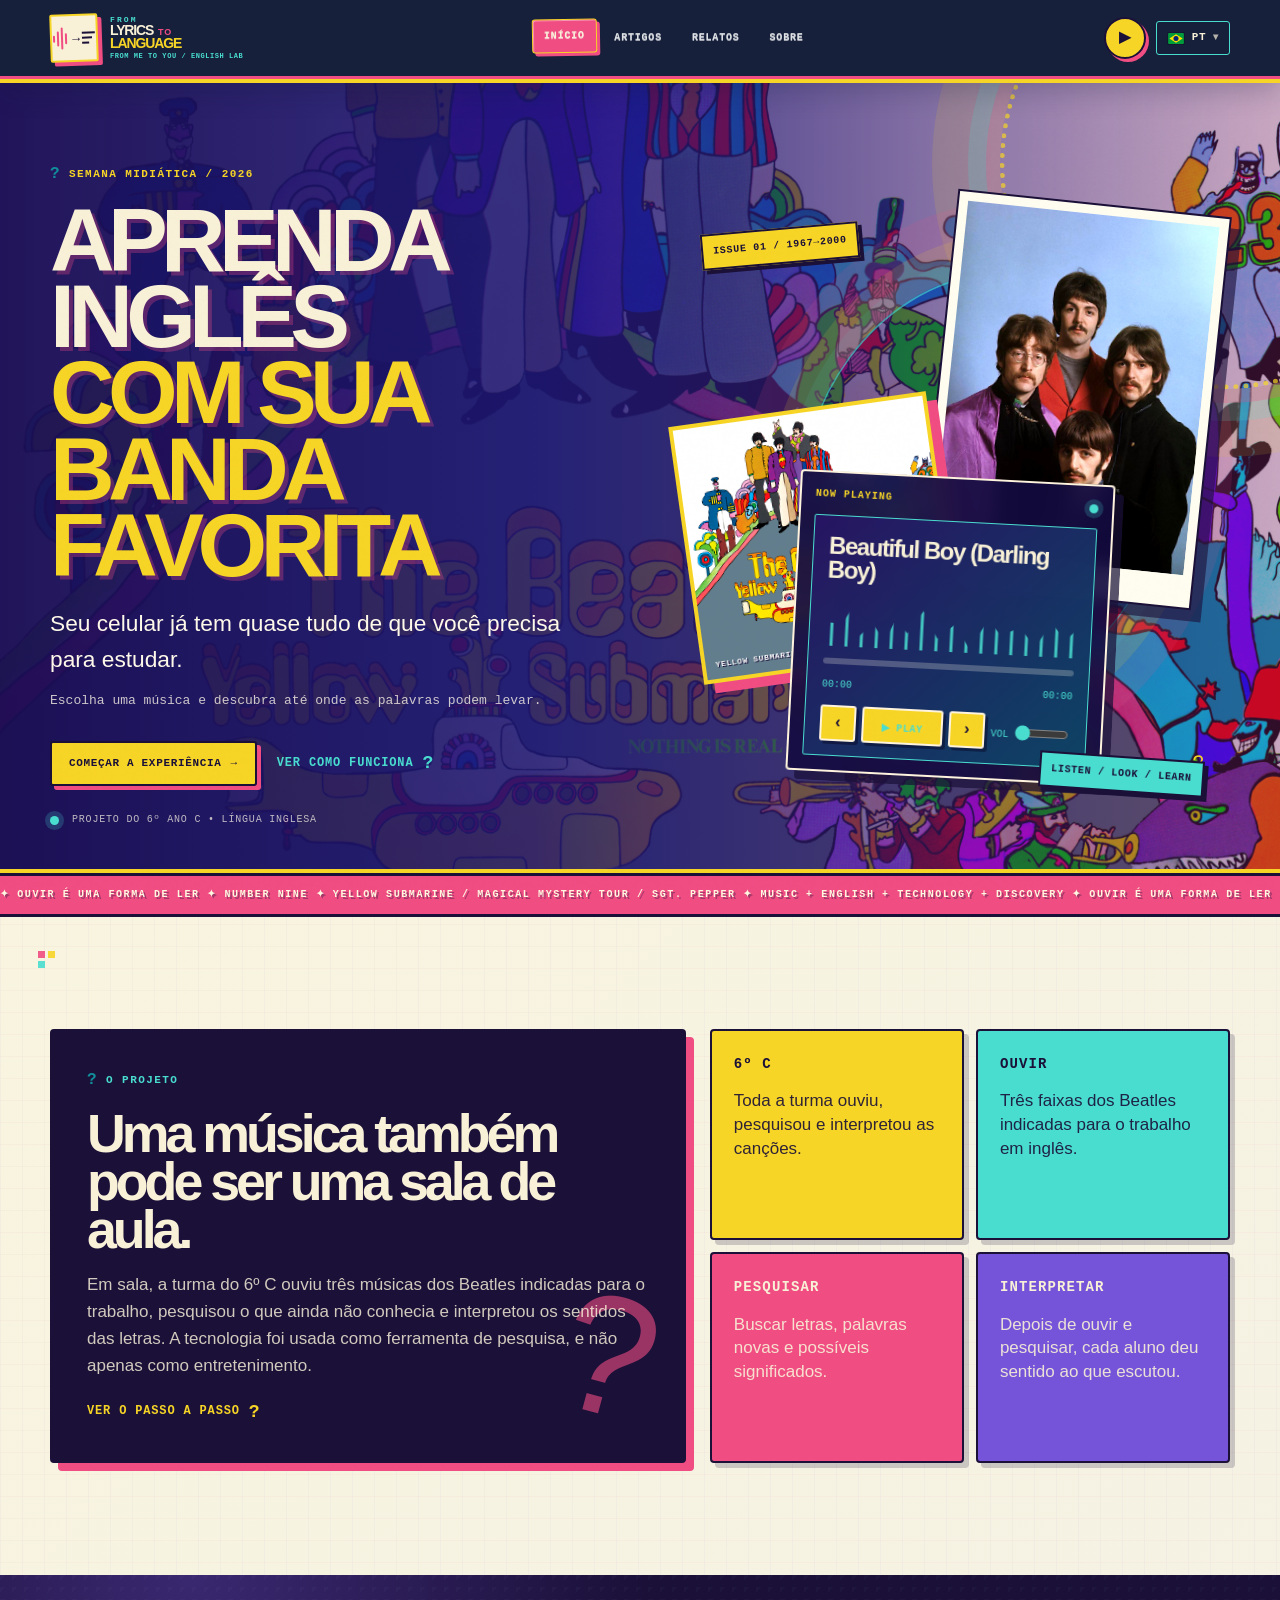
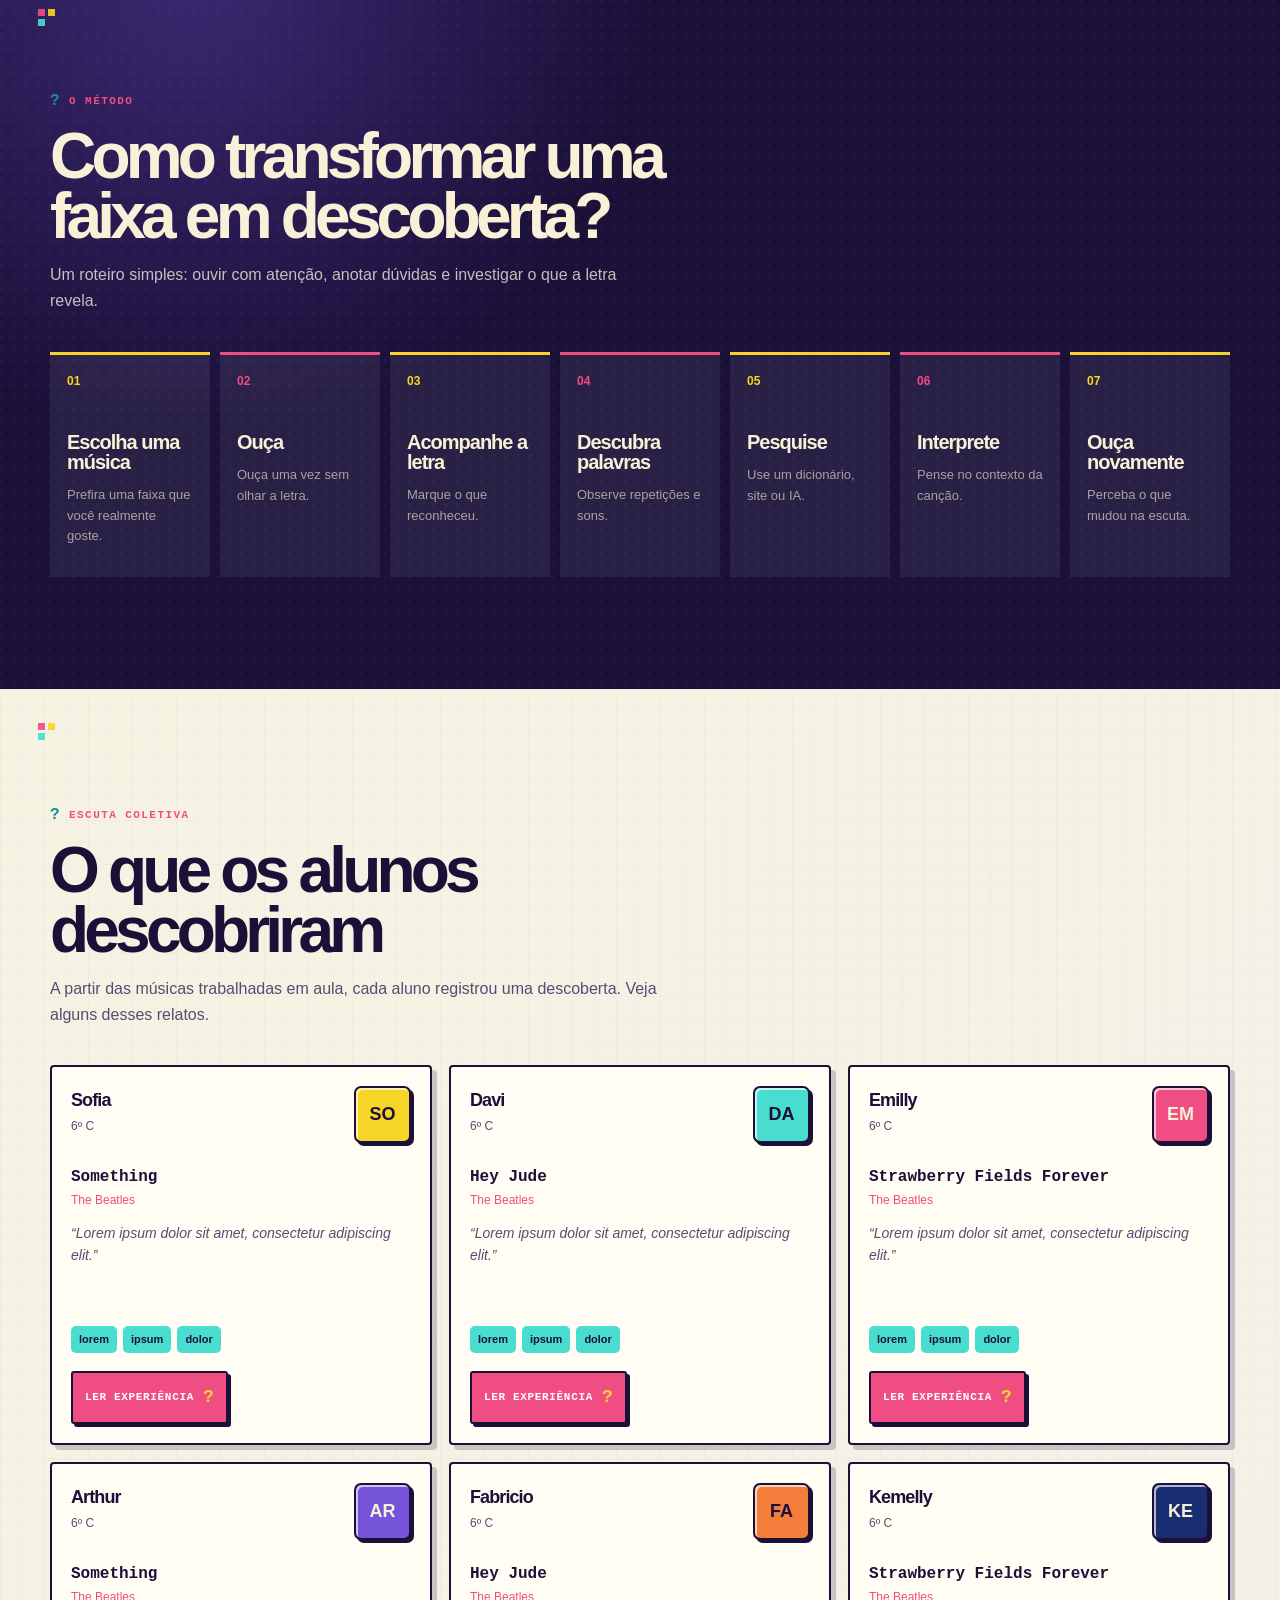
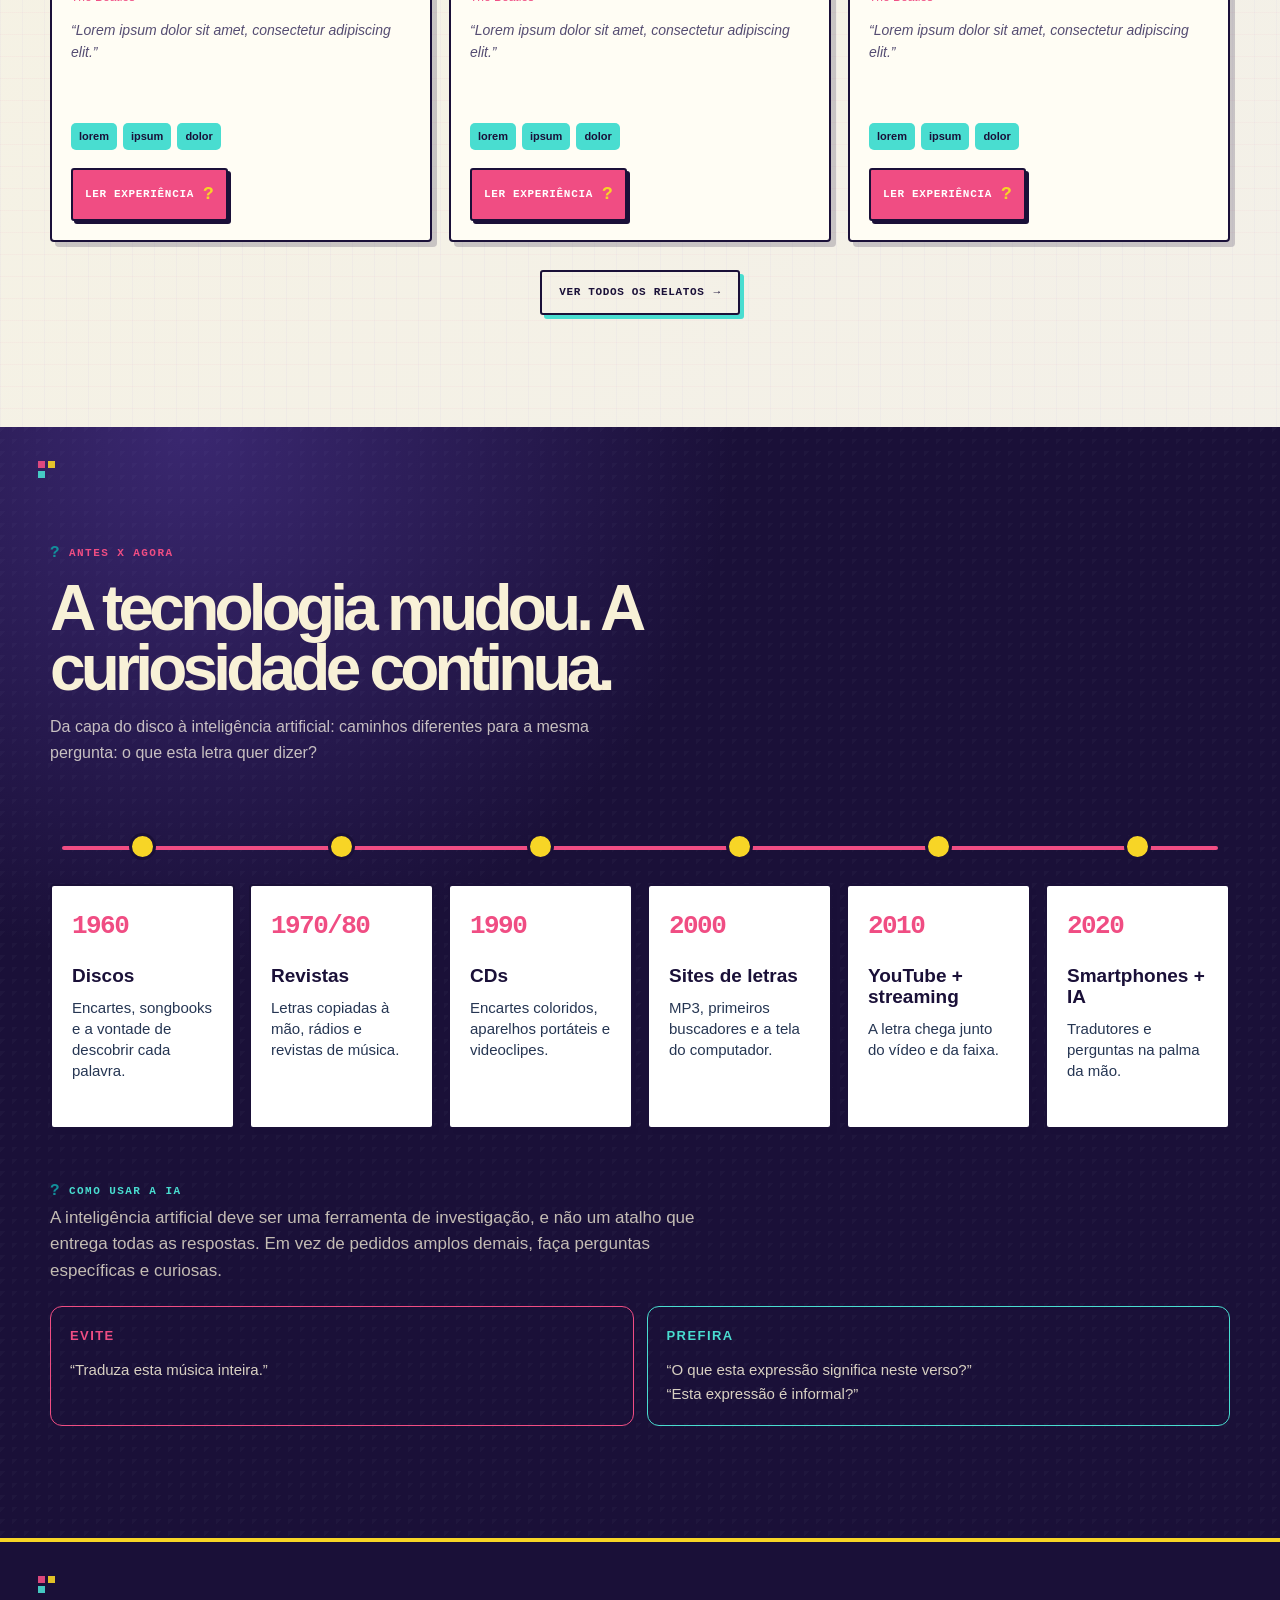
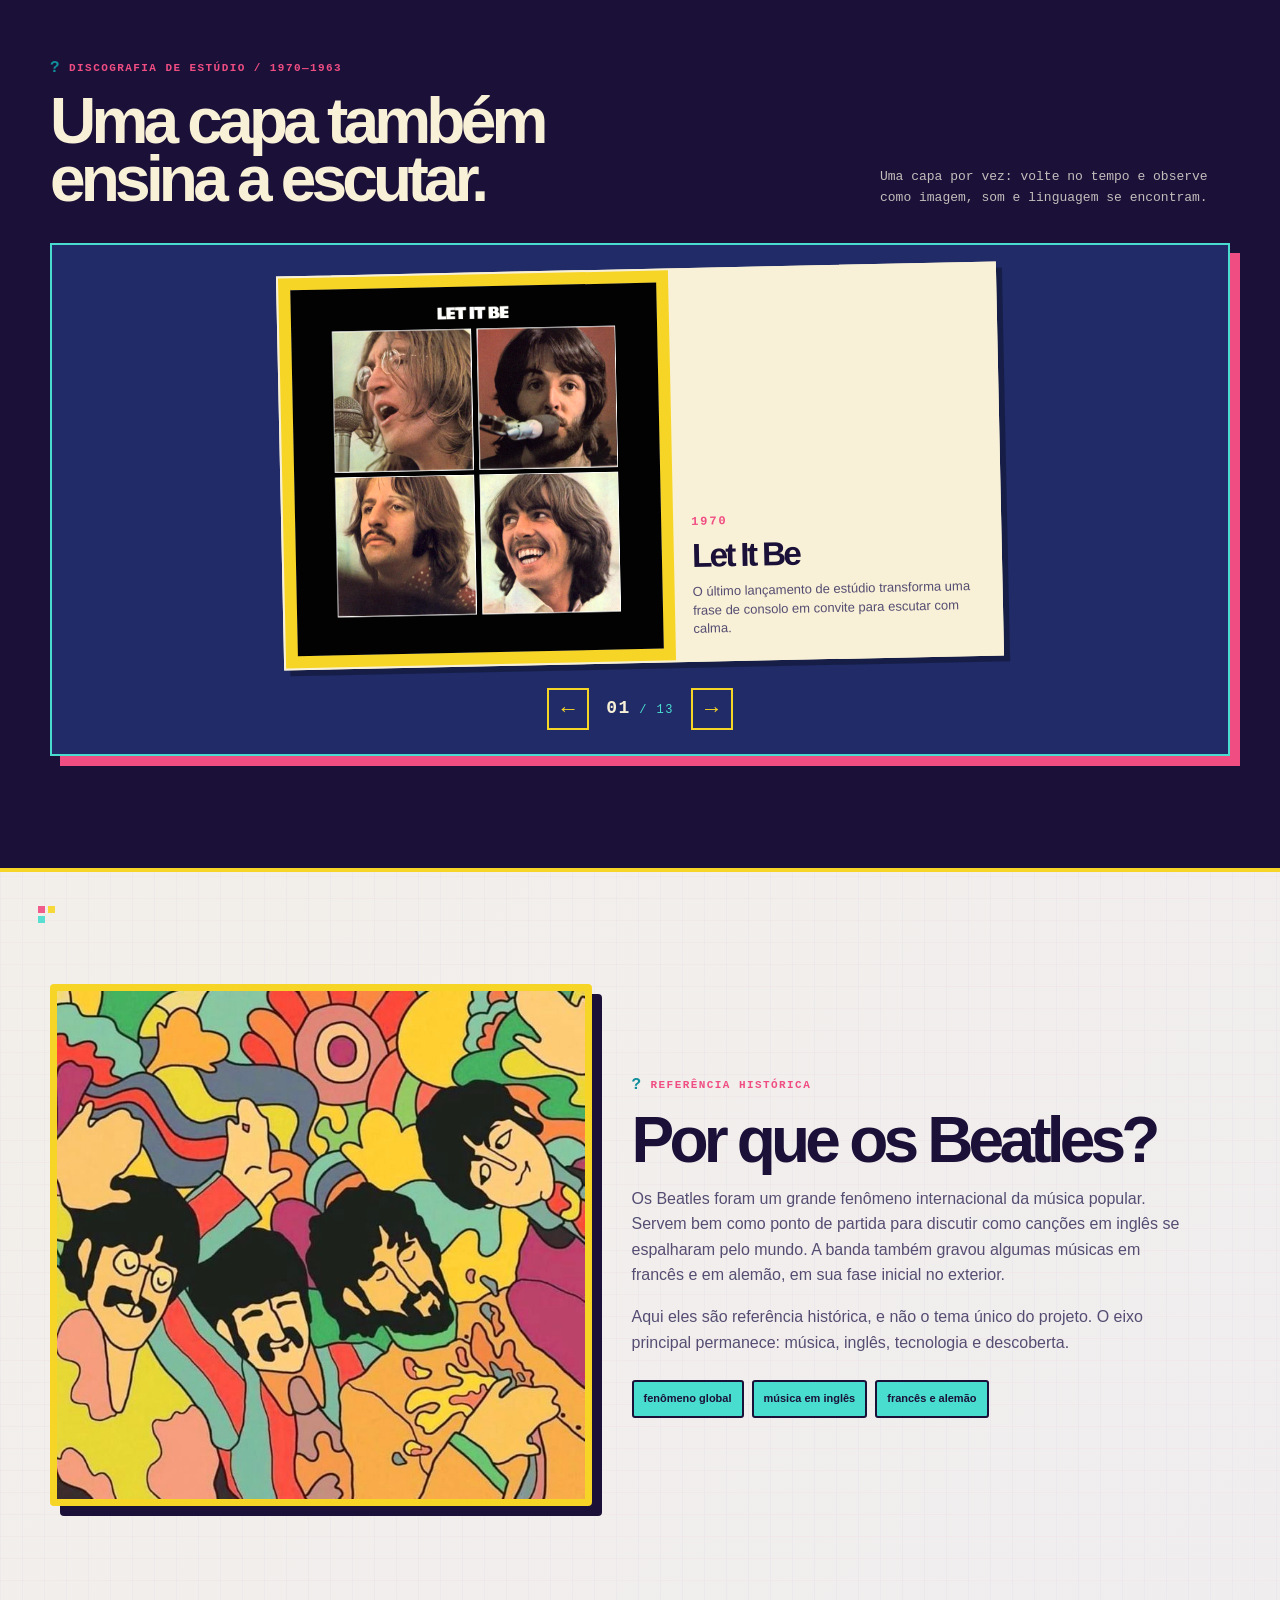
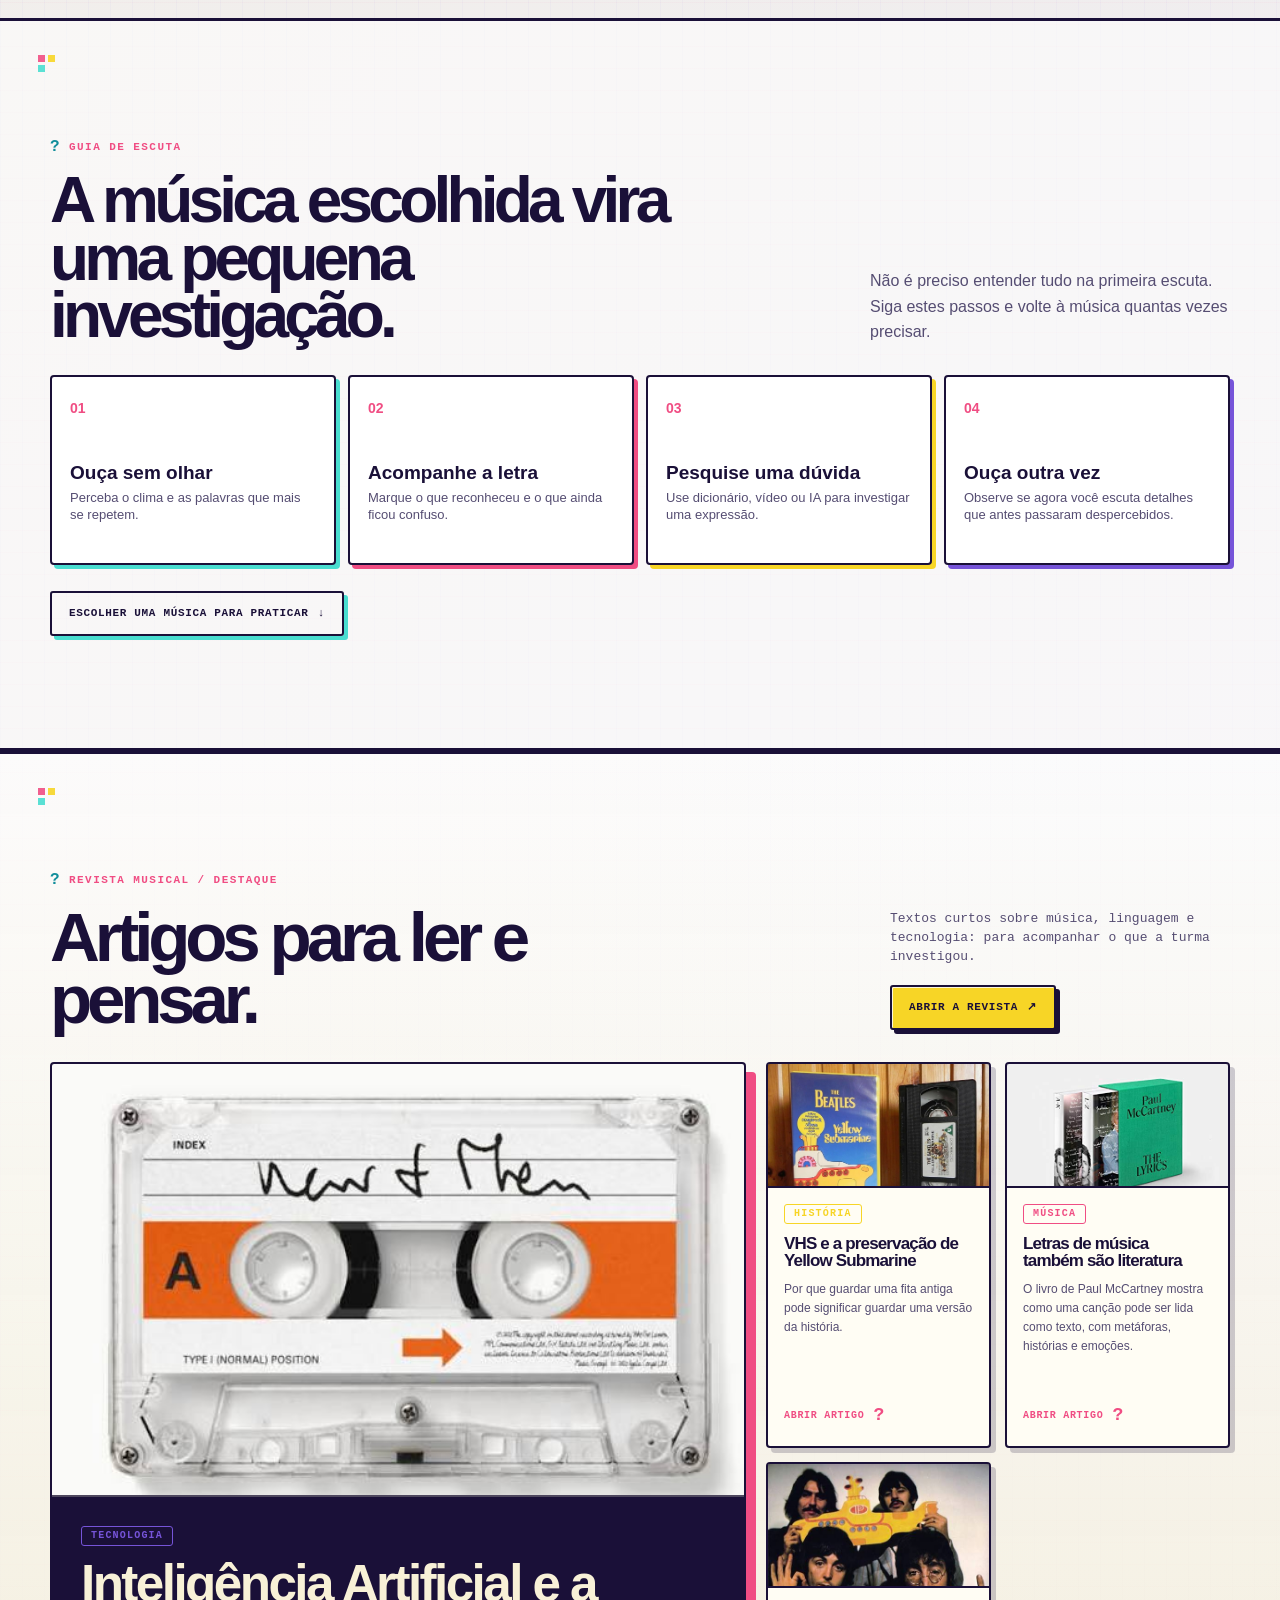
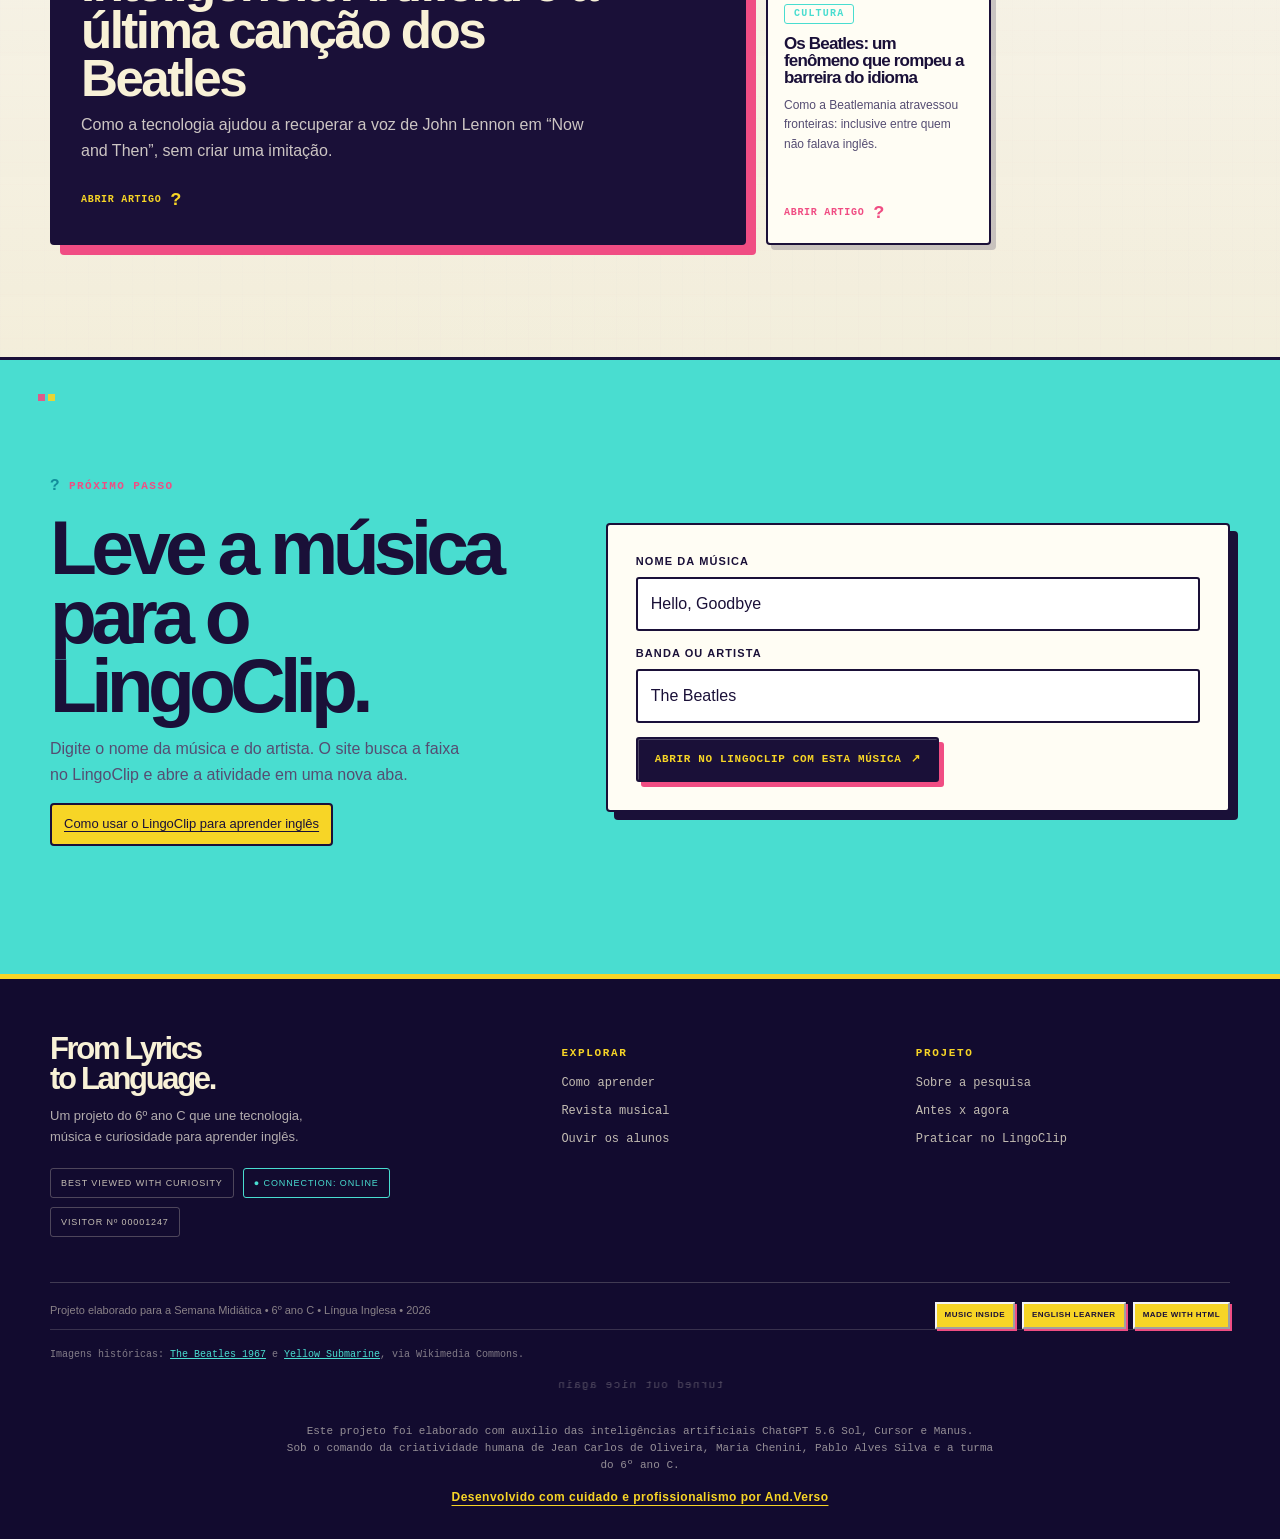
==== commit dc62fef8: "Atualiza o fundo do hero com a arte Yellow Submarine. Co-authored-by: Cursor <cursoragent@cursor.com" ====
--- a/index.html
+++ b/index.html
@@ -5,7 +5,7 @@
     <meta name="viewport" content="width=device-width, initial-scale=1.0" />
     <meta name="description" content="From Lyrics to Language: aprender inglês com músicas dos Beatles no projeto do 6º ano C para a Semana Midiática 2026." />
     <title>From Lyrics to Language</title>
-    <link rel="stylesheet" href="./css/styles.css?v=20260919k" />
+    <link rel="stylesheet" href="./css/styles.css?v=20260919m" />
   </head>
   <body data-page="home">
     <a class="skip-link" href="#main-content">Pular para o conteúdo</a>
@@ -16,7 +16,7 @@
     <script src="./data/i18n.js?v=20260919d" defer></script>
     <script src="./data/articles.js" defer></script>
     <script src="./data/students.js" defer></script>
-    <script src="./js/audio-player.js?v=20260919k" defer></script>
-    <script src="./js/app.js?v=20260919k" defer></script>
+    <script src="./js/audio-player.js?v=20260919m" defer></script>
+    <script src="./js/app.js?v=20260919m" defer></script>
   </body>
 </html>
--- a/css/styles.css
+++ b/css/styles.css
@@ -1,4 +1,4 @@
-﻿
+
 :root {
   --ink: #101936;
   --ink-soft: #3e4c6d;
@@ -100,7 +100,7 @@
 .section { padding: 106px 0; position: relative; }
 .section-tight { padding: 70px 0; }
 .eyebrow { display: inline-flex; align-items: center; gap: 8px; font-family: 'Space Grotesk', sans-serif; color: var(--pink); font-weight: 700; letter-spacing: .17em; font-size: 11px; text-transform: uppercase; }
-.eyebrow::before { content: '✦'; color: var(--yellow-deep); font-size: 16px; }
+.eyebrow::before { content: '?'; color: var(--yellow-deep); font-size: 16px; }
 .section-heading { max-width: 740px; margin-bottom: 35px; }
 .section-heading h2 { margin: 11px 0 12px; font-family: 'Space Grotesk', sans-serif; font-size: clamp(2.3rem, 5vw, 4.6rem); line-height: .94; letter-spacing: -.07em; text-wrap: balance; }
 .section-heading p { color: var(--ink-soft); font-size: 17px; max-width: 610px; }
@@ -114,7 +114,7 @@
 .button.ghost:hover { background: var(--paper-2); box-shadow: 4px 4px 0 var(--aqua); }
 .tag { display: inline-block; border: 1px solid currentColor; border-radius: 30px; padding: 4px 9px; font-family: 'Space Grotesk', sans-serif; font-size: 10px; line-height: 1; letter-spacing: .12em; font-weight: 700; text-transform: uppercase; }
 .link-arrow { display: inline-flex; align-items: center; gap: 9px; color: var(--pink); font-family: 'Space Grotesk', sans-serif; font-weight: 700; font-size: 12px; letter-spacing: .08em; text-transform: uppercase; }
-.link-arrow::after { content: '↗'; font-size: 18px; transition: transform .2s var(--ease); }
+.link-arrow::after { content: '?'; font-size: 18px; transition: transform .2s var(--ease); }
 .link-arrow:hover::after { transform: translate(3px,-3px); }
 
 .hero { min-height: 730px; overflow: hidden; background: var(--blue); color: var(--paper); position: relative; isolation: isolate; }
@@ -151,7 +151,7 @@
 
 .project-grid { display: grid; grid-template-columns: 1.1fr .9fr; gap: 24px; align-items: stretch; }
 .project-copy { padding: 35px; border-radius: var(--radius); background: var(--ink); color: var(--paper); position: relative; overflow: hidden; }
-.project-copy::after { content: '✦'; position: absolute; right: 28px; bottom: -30px; color: var(--pink); font-size: 170px; opacity: .6; transform: rotate(15deg); }
+.project-copy::after { content: '?'; position: absolute; right: 28px; bottom: -30px; color: var(--pink); font-size: 170px; opacity: .6; transform: rotate(15deg); }
 .project-copy p { position: relative; z-index: 1; max-width: 560px; color: rgba(255,248,223,.8); font-size: 17px; }
 .project-copy .eyebrow { color: var(--aqua); }
 .project-copy h2 { position: relative; z-index: 1; font-size: clamp(2.3rem, 4.2vw, 4.5rem); margin: 15px 0; }
@@ -244,7 +244,7 @@
 .form-result ol { margin: 8px 0 0 18px; padding: 0; font-weight: 500; font-size: 13px; }
 
 .page-hero { padding: 90px 0 72px; background: var(--blue); color: var(--paper); position: relative; overflow-x: clip; overflow-y: visible; }
-.page-hero::after { content: '✦'; position: absolute; right: 5%; top: -40px; color: var(--yellow); opacity: .8; font-size: 260px; transform: rotate(14deg); pointer-events: none; }
+.page-hero::after { content: '?'; position: absolute; right: 5%; top: -40px; color: var(--yellow); opacity: .8; font-size: 260px; transform: rotate(14deg); pointer-events: none; }
 .page-hero h1 { font-size: clamp(2.4rem, 11vw, 7rem); max-width: min(930px, 100%); margin: 17px 0 0; overflow-wrap: anywhere; word-break: break-word; hyphens: auto; }
 .page-hero p { max-width: 620px; color: rgba(255,248,223,.78); font-size: 17px; }
 .guide-layout { display: grid; grid-template-columns: .8fr 1.2fr; gap: 50px; align-items: start; }
@@ -296,7 +296,7 @@
 .article-content blockquote { margin: 35px 0; padding: 22px 24px; border-left: 7px solid var(--pink); background: var(--yellow); font-family: 'Space Grotesk', sans-serif; font-size: 24px; line-height: 1.15; letter-spacing: -.04em; }
 .takeaway { position: sticky; top: 105px; padding: 20px; background: var(--ink); color: var(--paper); border-radius: 16px; box-shadow: 6px 6px 0 var(--aqua); }.takeaway h2 { margin: 0 0 14px; font-family: 'Space Grotesk', sans-serif; font-size: 18px; }.takeaway ul { padding-left: 18px; margin: 0; color: rgba(255,248,223,.8); font-size: 13px; }
 .article-back { display: inline-flex; margin-bottom: 24px; color: var(--pink); font-family: 'Space Grotesk', sans-serif; font-size: 12px; font-weight: 700; text-transform: uppercase; letter-spacing: .1em; }
-.article-back::before { content: '←'; margin-right: 8px; font-size: 17px; }
+.article-back::before { content: '?'; margin-right: 8px; font-size: 17px; }
 .lang-psychedelic {
   margin-top: 22px;
   display: inline-flex;
@@ -422,7 +422,7 @@
 @media (max-width: 620px) { .hero::after { right: -110px; top: 45px; } .section::before { left: 7%; } }
 
 
-/* Revisão de conteúdo e hierarquia para a home */
+/* Revis�o de conte�do e hierarquia para a home */
 .stat { justify-content: flex-start; gap: 14px; }
 .stat span { margin-top: 0; }
 .stat small { display: block; color: inherit; opacity: .9; font-size: 16px; line-height: 1.35; font-family: 'DM Sans', sans-serif; font-weight: 500; letter-spacing: 0; text-transform: none; }
@@ -561,7 +561,7 @@
   font-weight: 900;
   letter-spacing: .13em;
 }
-.eyebrow::before { content: '✦'; color: var(--aqua-deep); }
+.eyebrow::before { content: '?'; color: var(--aqua-deep); }
 .section-heading { margin-bottom: 38px; }
 .section-heading h2 { font-size: clamp(2.4rem, 5vw, 5.2rem); }
 .section-heading p { color: var(--ink-soft); font-size: 16px; }
@@ -593,7 +593,7 @@
   border-bottom: 4px solid var(--yellow);
 }
 .hero::before {
-  background-image: linear-gradient(90deg, rgba(24,14,75,.96) 0%, rgba(32,28,116,.86) 42%, rgba(240,77,131,.2) 100%), url('../assets/yellow-submarine-album.jpg');
+  background-image: linear-gradient(90deg, rgba(24,14,75,.96) 0%, rgba(32,28,116,.86) 42%, rgba(240,77,131,.2) 100%), url('../assets/yellow-sub-hero.jpg');
   background-position: center;
   background-size: cover;
   opacity: .75;
@@ -634,7 +634,7 @@
   transform: rotate(18deg) scaleX(.84);
 }
 .hero-stage::after {
-  content: '✦  ✦  ✦';
+  content: '?  ?  ?';
   position: absolute;
   right: 0;
   bottom: 18px;
@@ -901,7 +901,7 @@
   .history-visual img { aspect-ratio: 245 / 236; }
 }
 
-/* Player MP3 na navbar — faixa bem fina estilo Winamp */
+/* Player MP3 na navbar � faixa bem fina estilo Winamp */
 .audio-dock {
   width: 100%;
   height: 18px;
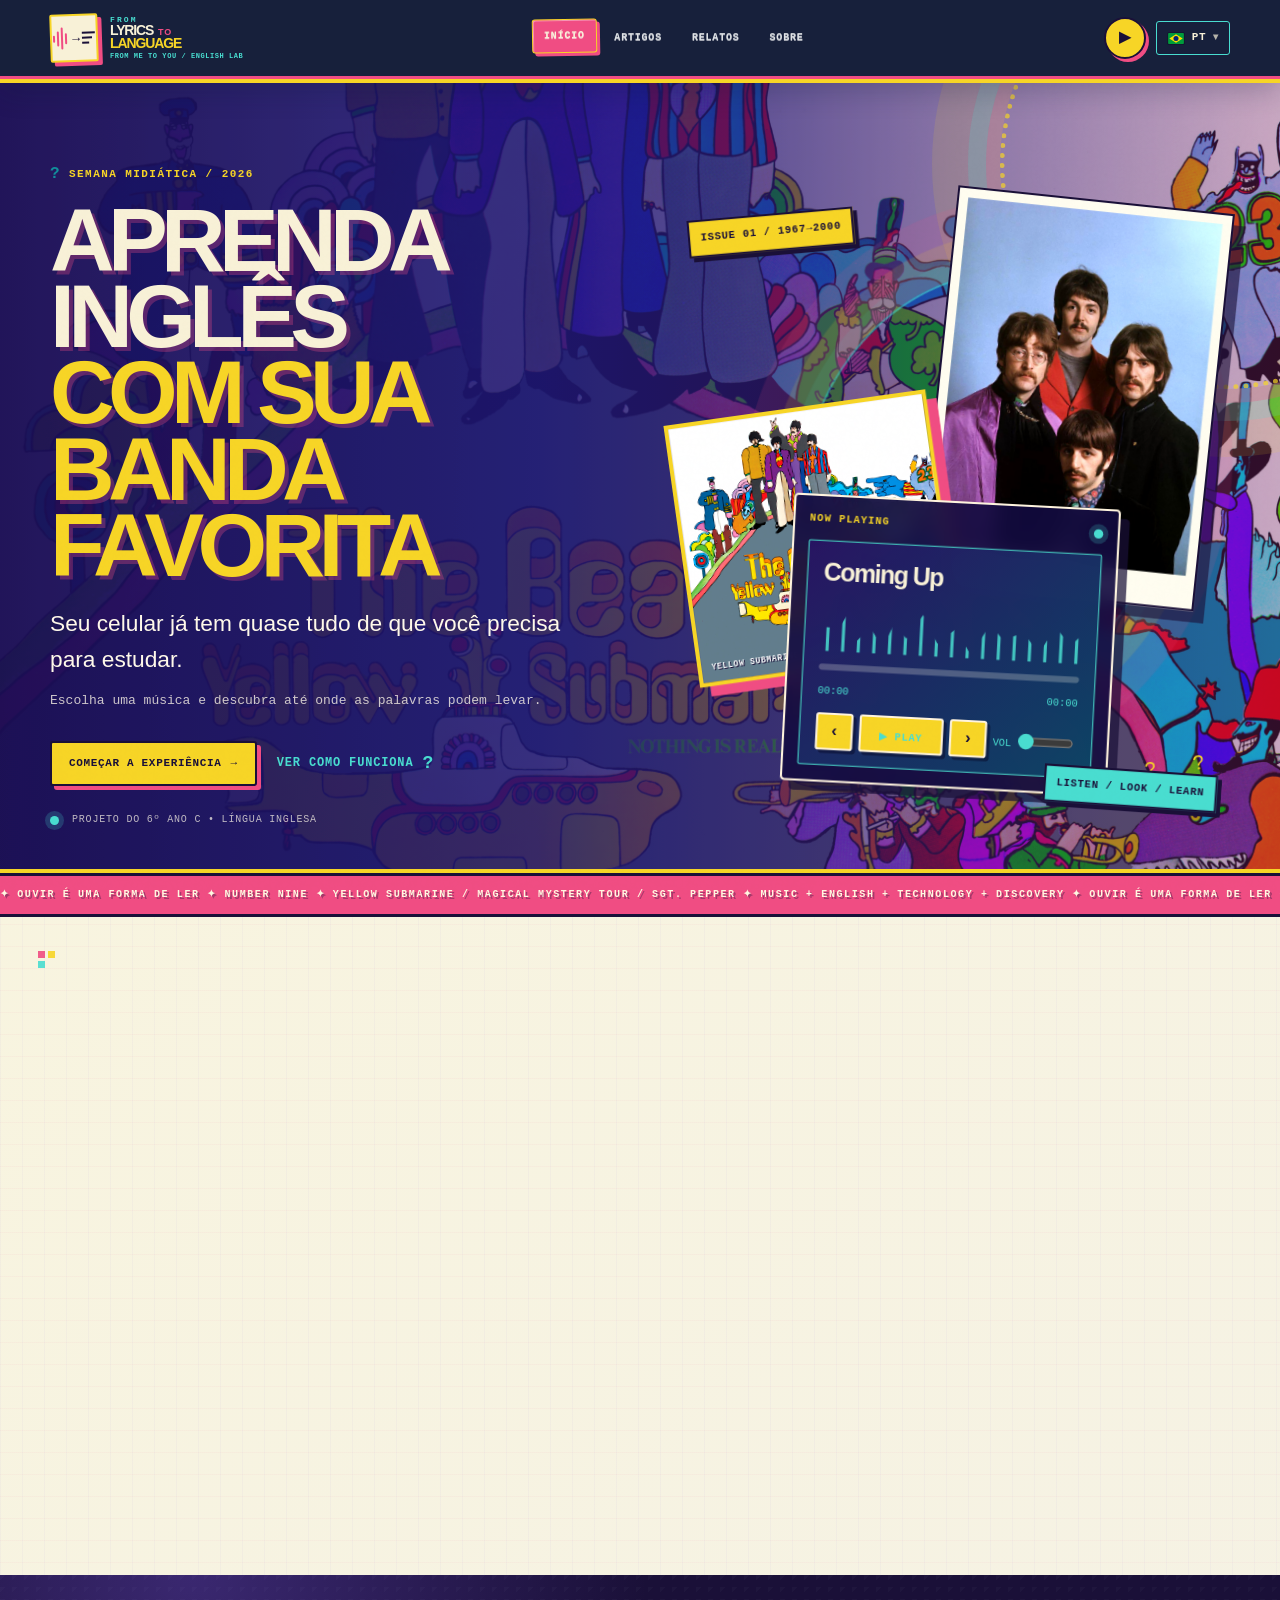
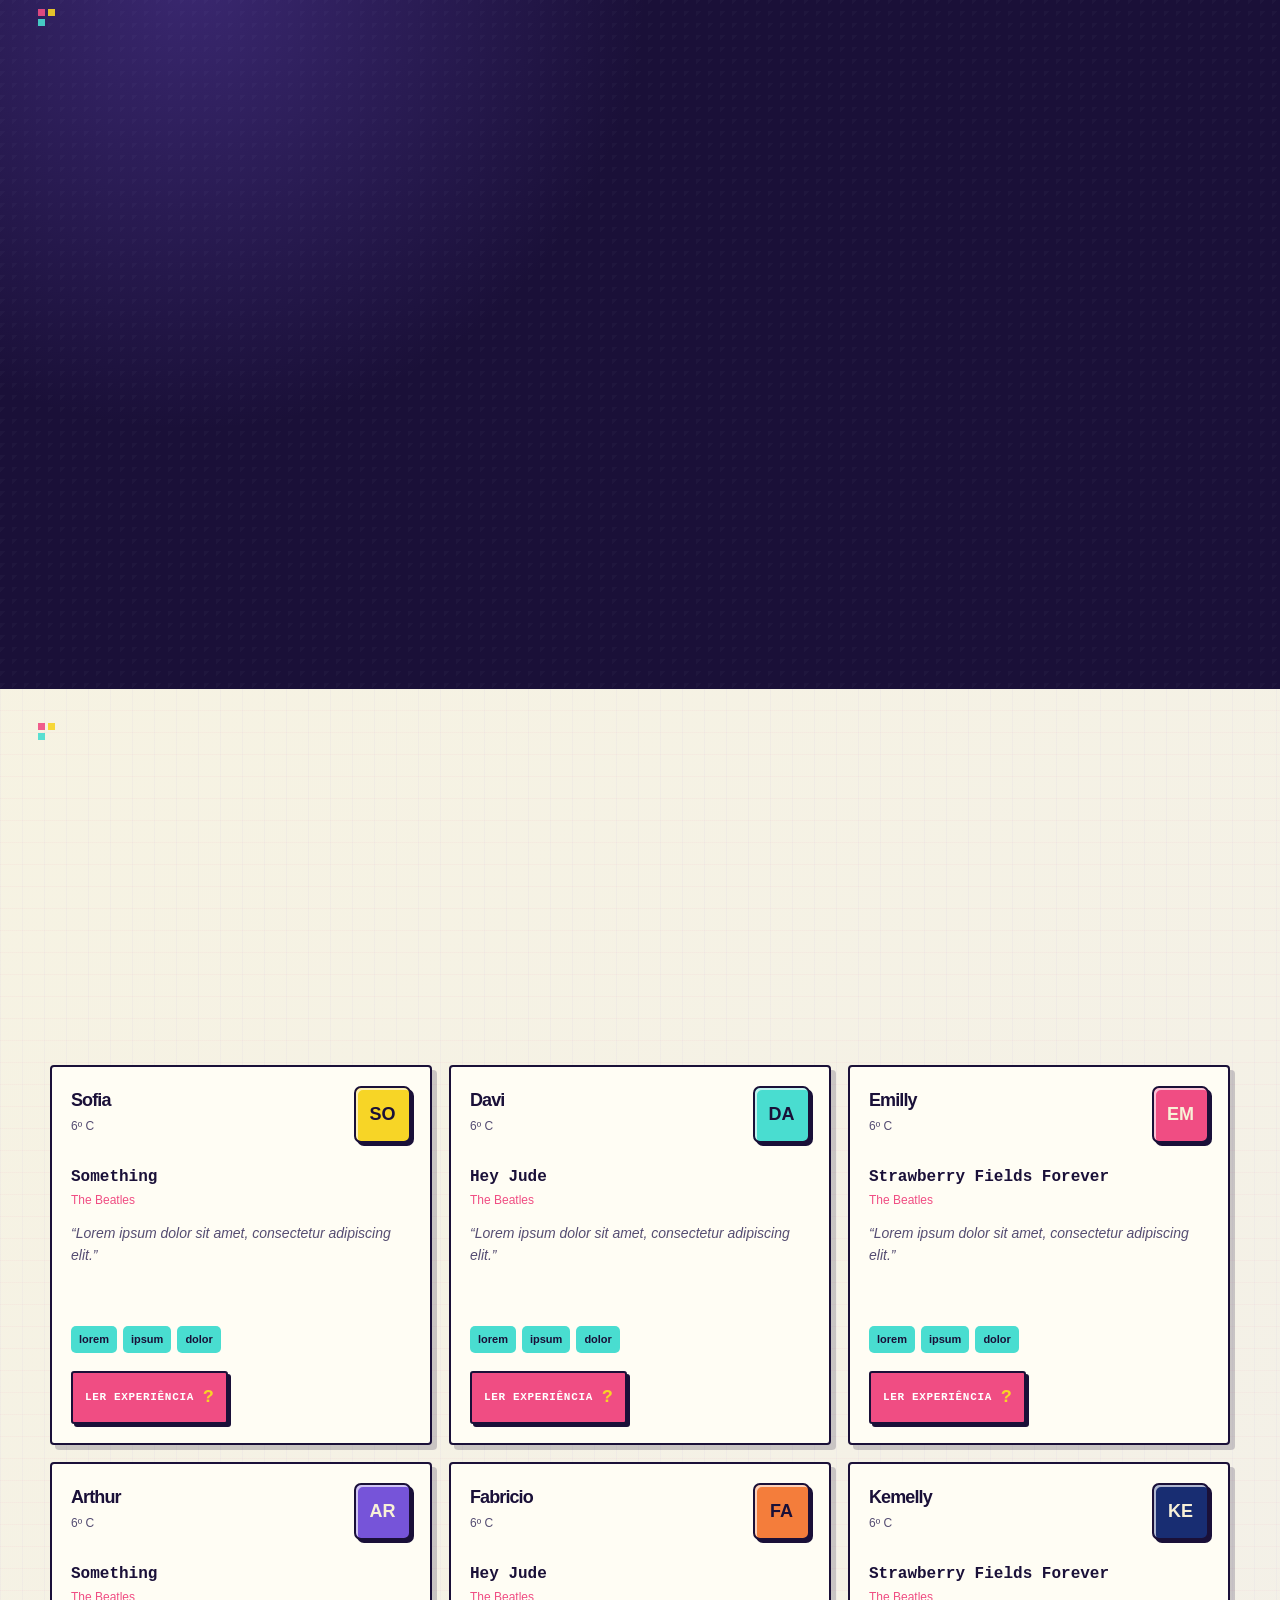
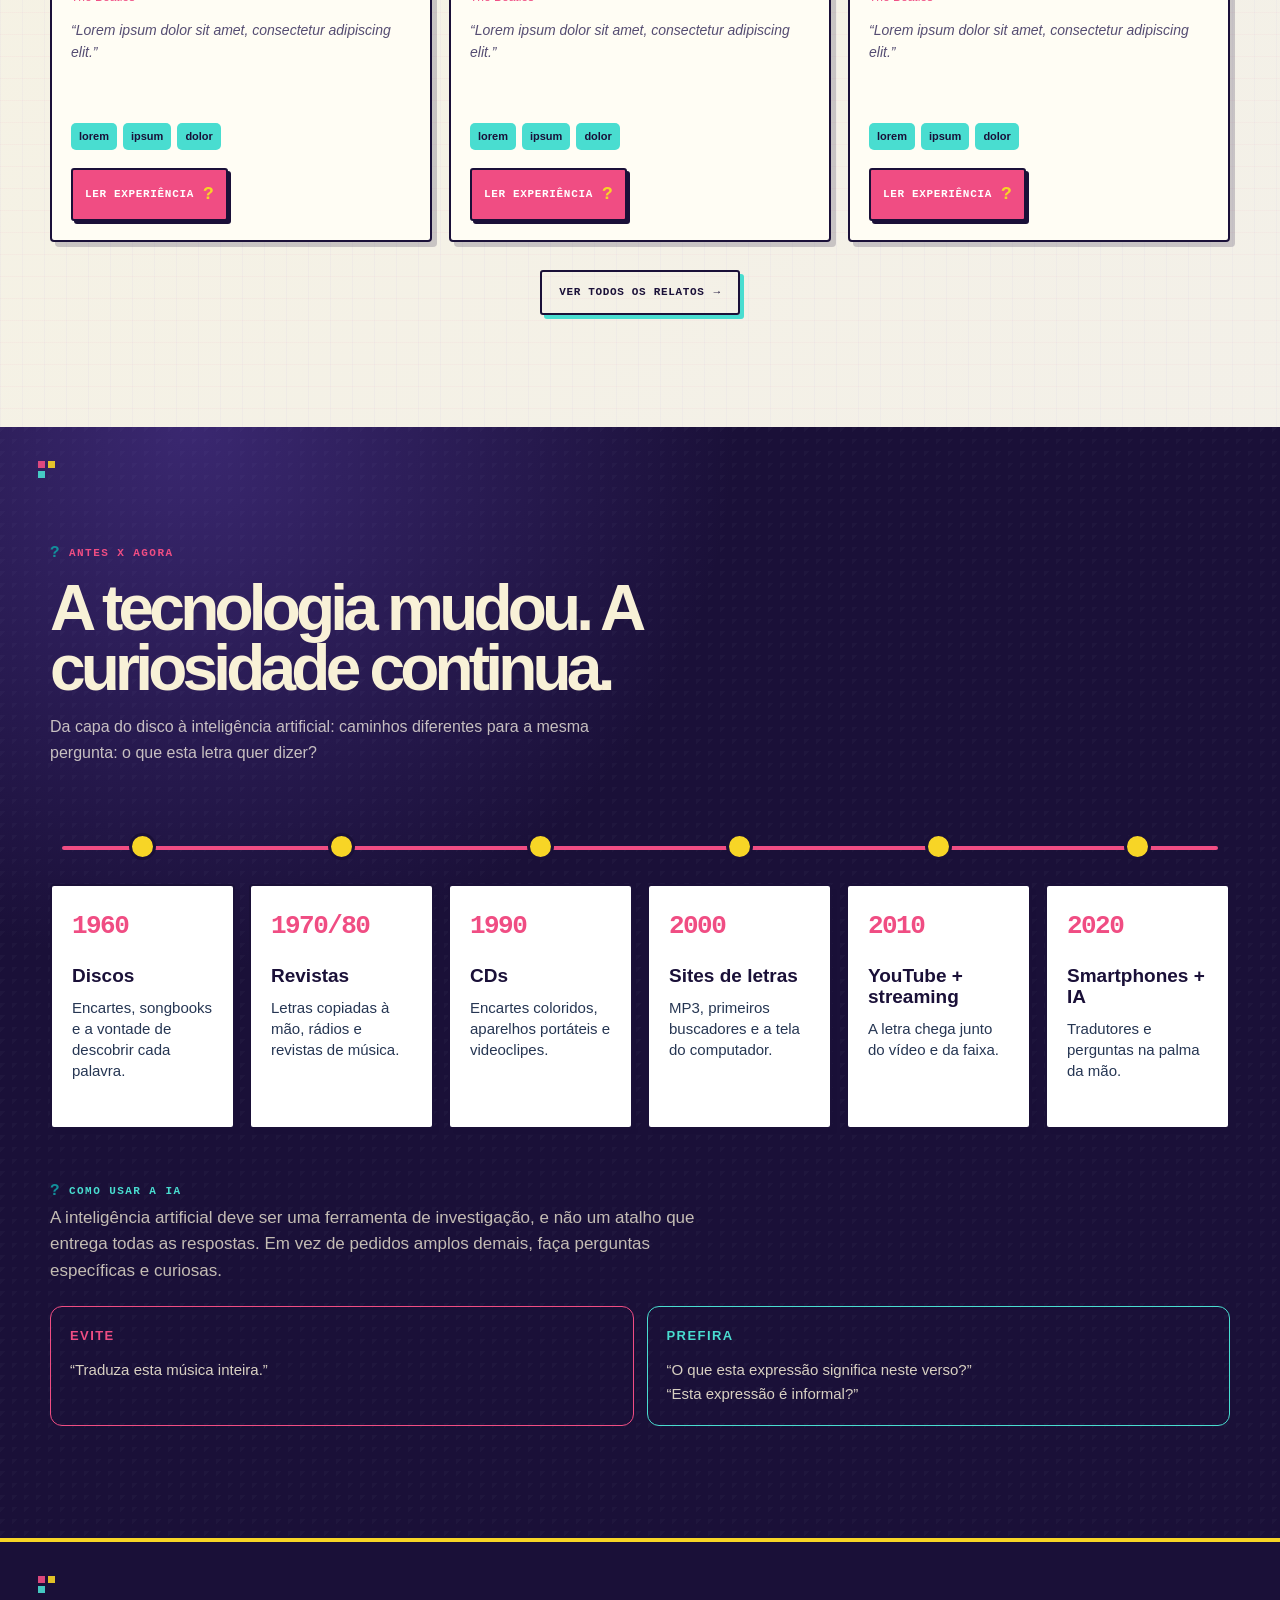
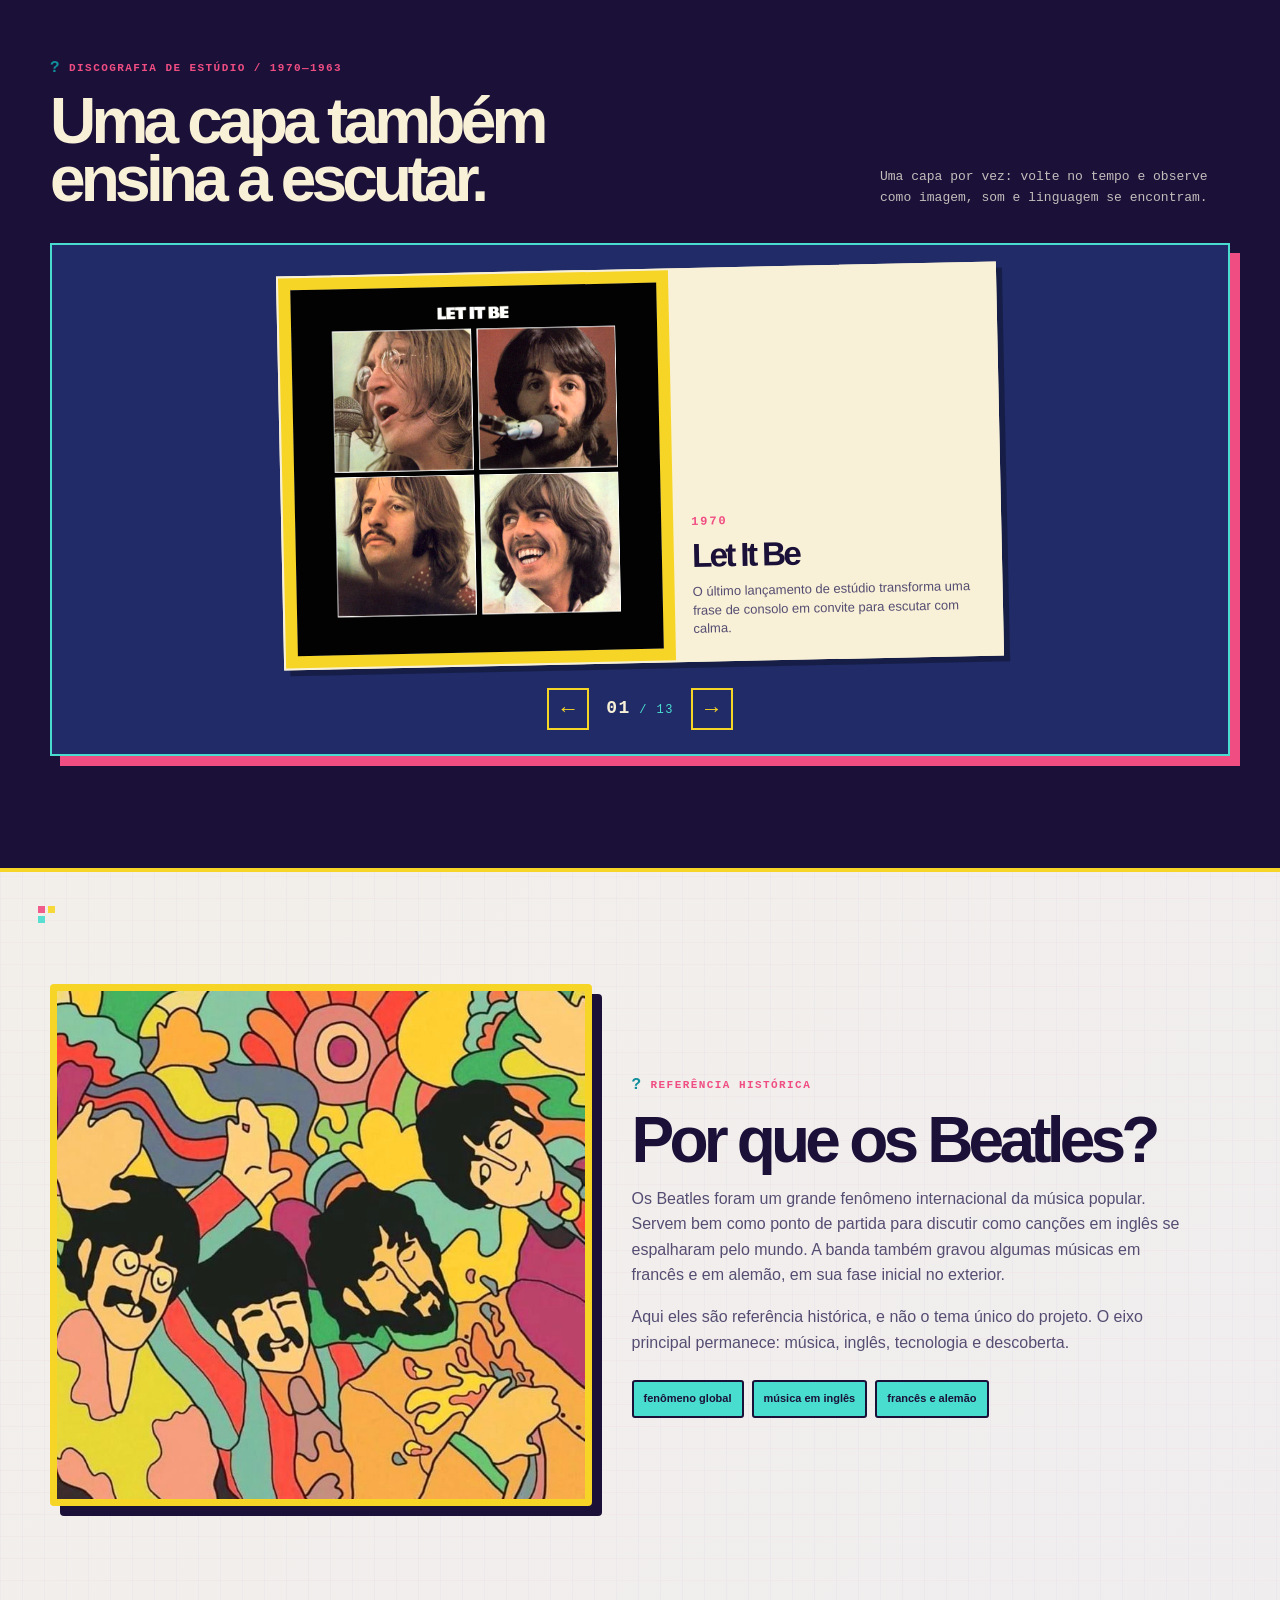
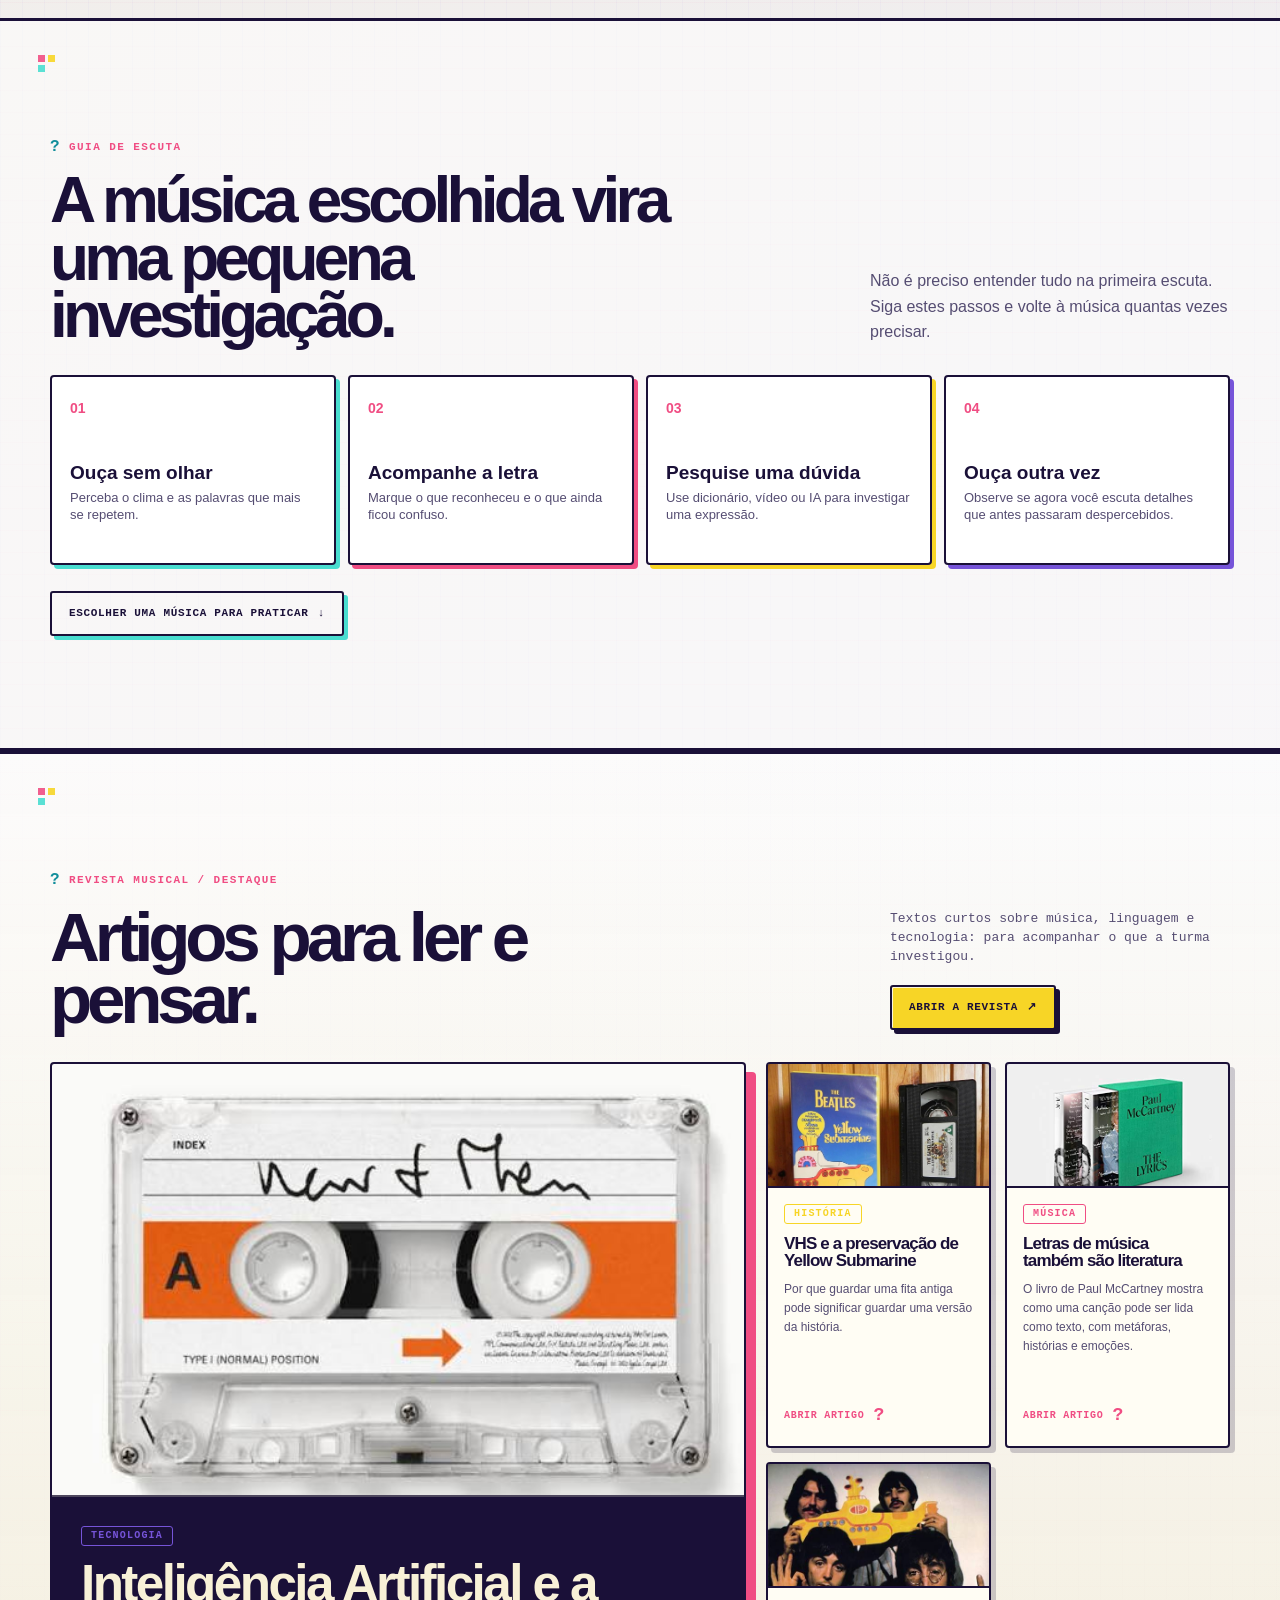
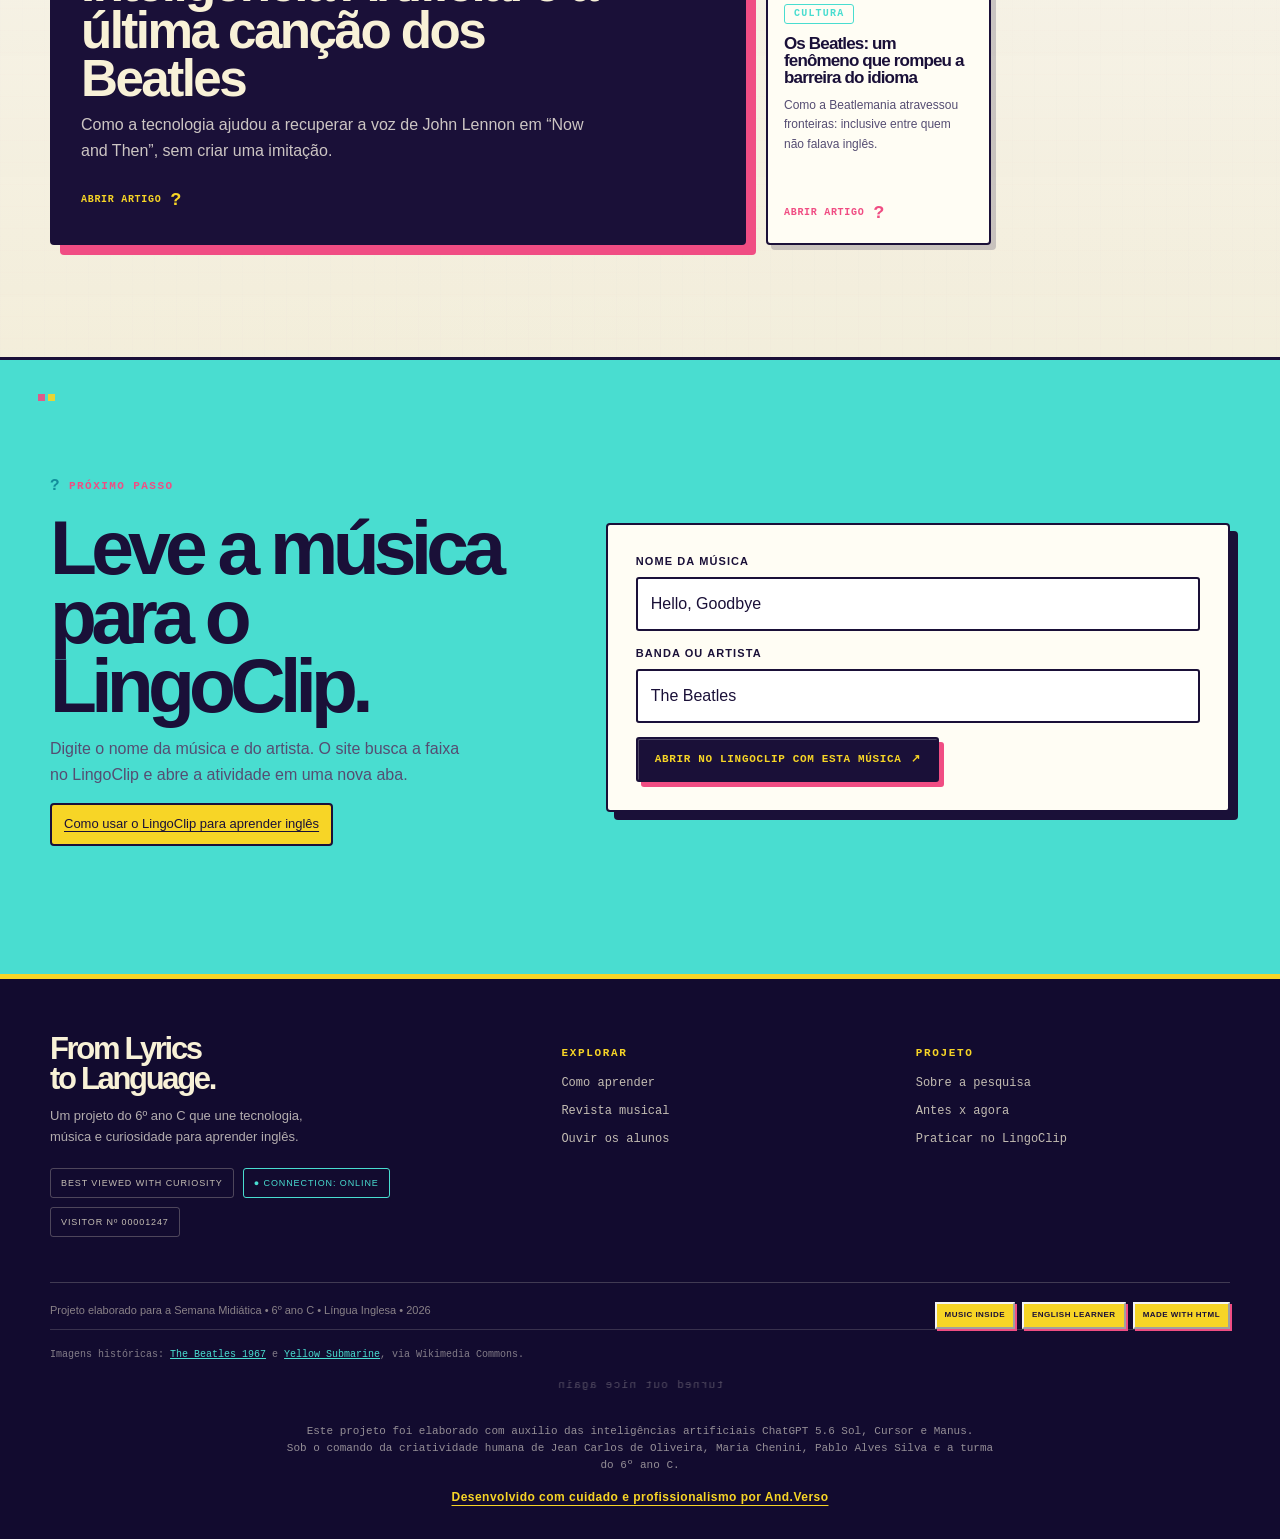
==== commit 9fe67456: "Mantém LISTEN/LOOK/LEARN acima do player e polimento visual do hero. EOF  Co-authored-by: Cursor <cu" ====
--- a/index.html
+++ b/index.html
@@ -5,7 +5,7 @@
     <meta name="viewport" content="width=device-width, initial-scale=1.0" />
     <meta name="description" content="From Lyrics to Language: aprender inglês com músicas dos Beatles no projeto do 6º ano C para a Semana Midiática 2026." />
     <title>From Lyrics to Language</title>
-    <link rel="stylesheet" href="./css/styles.css?v=20260919m" />
+    <link rel="stylesheet" href="./css/styles.css?v=20260919n" />
   </head>
   <body data-page="home">
     <a class="skip-link" href="#main-content">Pular para o conteúdo</a>
@@ -16,7 +16,7 @@
     <script src="./data/i18n.js?v=20260919d" defer></script>
     <script src="./data/articles.js" defer></script>
     <script src="./data/students.js" defer></script>
-    <script src="./js/audio-player.js?v=20260919m" defer></script>
-    <script src="./js/app.js?v=20260919m" defer></script>
+    <script src="./js/audio-player.js?v=20260919n" defer></script>
+    <script src="./js/app.js?v=20260919n" defer></script>
   </body>
 </html>
--- a/css/styles.css
+++ b/css/styles.css
@@ -1,4 +1,4 @@
-
+﻿
 :root {
   --ink: #101936;
   --ink-soft: #3e4c6d;
@@ -422,7 +422,7 @@
 @media (max-width: 620px) { .hero::after { right: -110px; top: 45px; } .section::before { left: 7%; } }
 
 
-/* Revis�o de conte�do e hierarquia para a home */
+/* Revisão de conteúdo e hierarquia para a home */
 .stat { justify-content: flex-start; gap: 14px; }
 .stat span { margin-top: 0; }
 .stat small { display: block; color: inherit; opacity: .9; font-size: 16px; line-height: 1.35; font-family: 'DM Sans', sans-serif; font-weight: 500; letter-spacing: 0; text-transform: none; }
@@ -620,7 +620,13 @@
 .hero .link-arrow { color: var(--aqua) !important; }
 
 .hero-side { align-items: center; min-height: 560px; }
-.hero-stage { width: min(100%, 535px); height: 600px; position: relative; isolation: isolate; }
+.hero-stage {
+  width: min(100%, 535px);
+  height: 600px;
+  position: relative;
+  perspective: 1100px;
+  transform-style: preserve-3d;
+}
 .hero-stage::before {
   content: '';
   position: absolute;
@@ -631,7 +637,7 @@
   border: 2px solid rgba(73,221,208,.62);
   border-radius: 50%;
   box-shadow: 0 0 0 19px rgba(73,221,208,.09), 0 0 0 39px rgba(247,213,38,.13), 0 0 0 72px rgba(240,77,131,.12);
-  transform: rotate(18deg) scaleX(.84);
+  transform: rotate(18deg) scaleX(.84) translateZ(0);
 }
 .hero-stage::after {
   content: '?  ?  ?';
@@ -641,7 +647,7 @@
   color: var(--yellow);
   font-size: 20px;
   letter-spacing: 16px;
-  transform: rotate(-8deg);
+  transform: rotate(-8deg) translateZ(0);
 }
 .hero-stage figure { margin: 0; position: absolute; overflow: hidden; }
 .hero-stage figure img { width: 100%; height: 100%; object-fit: cover; display: block; }
@@ -650,12 +656,12 @@
   height: 395px;
   top: 0;
   right: 8px;
-  z-index: 2;
   padding: 9px 9px 32px;
   background: #fffdf0;
   border: 2px solid var(--ink);
   box-shadow: 11px 11px 0 rgba(26,16,56,.62);
-  transform: rotate(6deg);
+  transform: rotate(6deg) translateZ(12px);
+  transition: transform .45s var(--ease), box-shadow .45s var(--ease);
 }
 .hero-photo-frame img { object-position: center 38%; filter: saturate(1.14) contrast(1.06); }
 .hero-stage figcaption { position: absolute; bottom: 8px; left: 11px; color: var(--ink); font-family: 'Courier New', monospace; font-size: 8px; font-weight: 900; letter-spacing: .08em; }
@@ -664,10 +670,10 @@
   height: 260px;
   top: 206px;
   left: 0;
-  z-index: 3;
   border: 4px solid var(--yellow);
   box-shadow: 10px 10px 0 var(--pink);
-  transform: rotate(-8deg);
+  transform: rotate(-8deg) translateZ(18px);
+  transition: transform .45s var(--ease), box-shadow .45s var(--ease), filter .3s var(--ease);
 }
 .hero-cover img { object-position: center; filter: saturate(1.16) contrast(1.06); }
 .hero-cover figcaption { left: 10px; bottom: 7px; color: white; text-shadow: 1px 1px 0 var(--ink); }
@@ -684,9 +690,10 @@
   font-weight: 900;
   letter-spacing: .07em;
   box-shadow: 4px 4px 0 var(--ink);
-}
-.hero-sticker-top { top: 26px; left: 16px; transform: rotate(-5deg); }
-.hero-sticker-bottom { right: 16px; bottom: 10px; background: var(--aqua); transform: rotate(4deg); }
+  transform: translateZ(55px);
+}
+.hero-sticker-top { top: 26px; left: 16px; transform: rotate(-5deg) translateZ(55px); }
+.hero-sticker-bottom { right: 16px; bottom: 10px; background: var(--aqua); transform: rotate(4deg) translateZ(55px); }
 .hero-sticker-shine {
   cursor: pointer;
   animation: sticker-shine 1.6s ease-in-out infinite;
@@ -694,29 +701,102 @@
 .hero-sticker-shine:hover,
 .hero-sticker-shine:focus-visible {
   outline: none;
-  transform: rotate(-5deg) scale(1.05);
+  transform: rotate(-5deg) scale(1.05) translateZ(55px);
+}
+@property --rainbow-angle {
+  syntax: '<angle>';
+  initial-value: 0deg;
+  inherits: false;
 }
 .hero-sticker-top.is-revealed {
+  position: absolute;
+  z-index: 9;
+  transform: rotate(-5deg) translateZ(60px);
+  padding: 12px 16px;
+  font-size: 15px;
+  line-height: 1.15;
+  color: #fff8e1;
   background: #120b2f;
-  color: #fff8e1;
-  border: 3px solid transparent;
+  border: 5px solid transparent;
   background-image:
     linear-gradient(#120b2f, #120b2f),
-    linear-gradient(120deg, #ff004c, #ffd21a, #49ddd0, #7654d9, #f04d83, #ff004c);
+    conic-gradient(
+      from var(--rainbow-angle),
+      #ff0066,
+      #ffee00,
+      #00ffcc,
+      #7a3cff,
+      #ff2d95,
+      #00c8ff,
+      #ff0066
+    );
   background-origin: border-box;
   background-clip: padding-box, border-box;
-  box-shadow: 0 0 0 2px rgba(255,255,255,.2), 6px 6px 0 rgba(0,0,0,.35);
-  animation: rainbow-border 2.4s linear infinite;
-  letter-spacing: .04em;
+  box-shadow:
+    0 0 0 1px rgba(0, 0, 0, 0.35),
+    0 0 5px 1px #ff0066,
+    0 0 10px 1px #ffee00,
+    0 0 16px 2px #00ffcc,
+    0 0 24px 3px #7a3cff,
+    0 0 32px 5px #ff2d95,
+    7px 7px 0 rgba(0, 0, 0, 0.45);
+  letter-spacing: 0.06em;
   text-transform: lowercase;
   cursor: default;
+  animation: rainbow-walk 4.2s linear infinite, rainbow-bloom 1.6s ease-in-out infinite;
+  filter: saturate(1.15) contrast(1.04);
+  overflow: visible;
+}
+.hero-sticker-top.is-revealed::before {
+  content: '';
+  position: absolute;
+  inset: -9px;
+  z-index: -1;
+  border-radius: 14px;
+  background: conic-gradient(
+    from var(--rainbow-angle),
+    #ff0066,
+    #ffee00,
+    #00ffcc,
+    #7a3cff,
+    #ff2d95,
+    #00c8ff,
+    #ff0066
+  );
+  filter: blur(6px) saturate(1.2);
+  opacity: 0.35;
+  mix-blend-mode: screen;
+  pointer-events: none;
+  animation: rainbow-walk 4.2s linear infinite;
 }
 @keyframes sticker-shine {
   0%, 100% { box-shadow: 4px 4px 0 var(--ink), 0 0 0 rgba(255,210,26,0); filter: brightness(1); }
   50% { box-shadow: 4px 4px 0 var(--ink), 0 0 18px rgba(255,210,26,.95), 0 0 34px rgba(240,77,131,.55); filter: brightness(1.18); }
 }
-@keyframes rainbow-border {
-  to { filter: hue-rotate(360deg); }
+@keyframes rainbow-walk {
+  to { --rainbow-angle: 360deg; }
+}
+@keyframes rainbow-bloom {
+  0%, 100% {
+    box-shadow:
+      0 0 0 1px rgba(0, 0, 0, 0.35),
+      0 0 5px 1px #ff0066,
+      0 0 10px 1px #ffee00,
+      0 0 16px 2px #00ffcc,
+      0 0 24px 3px #7a3cff,
+      0 0 32px 5px #ff2d95,
+      7px 7px 0 rgba(0, 0, 0, 0.45);
+  }
+  50% {
+    box-shadow:
+      0 0 0 1px rgba(0, 0, 0, 0.35),
+      0 0 8px 2px #ff0066,
+      0 0 15px 3px #ffee00,
+      0 0 23px 4px #00ffcc,
+      0 0 34px 6px #7a3cff,
+      0 0 44px 8px #ff2d95,
+      7px 7px 0 rgba(0, 0, 0, 0.45);
+  }
 }
 .pista-espelhada {
   margin: 14px auto 0;
@@ -762,8 +842,21 @@
 .footer-andverso:hover {
   color: var(--aqua);
 }
-.dive-card { position: absolute; z-index: 4; width: 315px; left: 108px; bottom: 24px; padding: 14px; border: 2px solid #fff4de; border-radius: 4px; background: rgba(18,11,64,.9); box-shadow: 9px 9px 0 rgba(26,16,56,.72); transform: rotate(3deg); backdrop-filter: blur(10px); }
-.dive-card:hover { transform: rotate(0deg) translateY(-5px); }
+.dive-card {
+  position: absolute;
+  width: 315px;
+  left: 108px;
+  bottom: 24px;
+  padding: 14px;
+  border: 2px solid #fff4de;
+  border-radius: 4px;
+  background: rgba(18,11,64,.9);
+  box-shadow: 9px 9px 0 rgba(26,16,56,.72);
+  transform: rotate(3deg) translateZ(40px);
+  transition: transform .35s var(--ease);
+  backdrop-filter: blur(10px);
+}
+.dive-card:hover { transform: rotate(0deg) translateY(-5px) translateZ(40px); }
 .dive-card-top { margin-bottom: 12px; color: var(--yellow); font-family: 'Courier New', monospace; font-size: 10px; letter-spacing: .1em; }
 .dive-screen { padding: 18px 15px 14px; border: 1px solid var(--aqua); border-radius: 2px; background: linear-gradient(135deg, rgba(40,20,101,.9), rgba(11,73,104,.9)); }
 .dive-screen strong { font-family: 'Arial Black', Arial, sans-serif; font-size: 24px; }
@@ -855,6 +948,7 @@
   .hero-cover { width: 190px; height: 190px; top: 194px; }
   .dive-card { left: 74px; width: 268px; bottom: 30px; }
   .hero-sticker-top { top: 10px; left: 0; font-size: 8px; }
+  .hero-sticker-top.is-revealed { font-size: 12px; padding: 10px 12px; }
   .hero-sticker-bottom { right: 0; bottom: 16px; font-size: 8px; }
   .section { padding: 82px 0; }
   .page-hero { padding: 74px 0 58px; }
@@ -901,7 +995,7 @@
   .history-visual img { aspect-ratio: 245 / 236; }
 }
 
-/* Player MP3 na navbar � faixa bem fina estilo Winamp */
+/* Player MP3 na navbar  faixa bem fina estilo Winamp */
 .audio-dock {
   width: 100%;
   height: 18px;
@@ -1312,10 +1406,17 @@
 .hero-flip-face img { width: 100%; height: 100%; object-fit: cover; display: block; }
 .hero-flip-face figcaption { position: absolute; bottom: 8px; left: 11px; color: var(--ink); font-family: 'Courier New', monospace; font-size: 8px; font-weight: 900; letter-spacing: .08em; }
 .hero-flip-back { transform: rotateY(180deg); }
-.hero-cover { cursor: pointer; transition: transform .3s var(--ease), filter .3s var(--ease); }
-.hero-cover.is-revealed { animation: yellow-reveal .7s cubic-bezier(.2,.8,.2,1) both; }
+.hero-cover { cursor: pointer; }
+.hero-cover.is-revealed {
+  transform: rotate(-8deg) translateZ(72px);
+  animation: yellow-reveal .7s cubic-bezier(.2,.8,.2,1) both;
+}
 .hero-cover.is-revealed img { content: url('/assets/yellow-easter-egg.jpg'); }
-@keyframes yellow-reveal { 0% { transform: rotate(-8deg) scale(.95); filter: brightness(1.4) saturate(1.5); } 55% { transform: rotate(3deg) scale(1.08); filter: brightness(1.2) saturate(1.4); } 100% { transform: rotate(-8deg) scale(1); filter: none; } }
+@keyframes yellow-reveal {
+  0% { transform: rotate(-8deg) scale(.95) translateZ(72px); filter: brightness(1.4) saturate(1.5); }
+  55% { transform: rotate(3deg) scale(1.08) translateZ(72px); filter: brightness(1.2) saturate(1.4); }
+  100% { transform: rotate(-8deg) scale(1) translateZ(72px); filter: none; }
+}
 @media (max-width: 620px) {
   .album-page { grid-template-columns: minmax(0, 1fr); }
   .album-card { grid-template-columns: minmax(0, 1fr); min-height: 0; }
@@ -1329,13 +1430,26 @@
 .timeline-note strong { color: var(--yellow); }
 
 
-/* --- Yellow Submarine easter egg visibility --- */
-.hero-cover:hover, .hero-cover:focus-visible, .hero-cover.is-revealed { z-index: 7; }
+/* Imagens passam por cima do play via translateZ (ida e volta fluidas) */
+.hero-cover:hover,
+.hero-cover:focus-visible {
+  transform: rotate(-4deg) scale(1.05) translateY(-8px) translateZ(72px);
+  box-shadow: 14px 16px 0 var(--pink);
+}
 .hero-cover.is-revealed img { content: url('/assets/yellow-easter-egg.jpg'); }
 
-
-/* Keep the interactive archive photo above the player on hover */
-.hero-photo-frame:hover, .hero-photo-frame:focus-visible, .hero-photo-frame.is-flipped { z-index: 8; }
+.hero-photo-frame:hover,
+.hero-photo-frame:focus-visible {
+  transform: rotate(3deg) scale(1.04) translateY(-10px) translateZ(72px);
+  box-shadow: 14px 16px 0 rgba(26,16,56,.55);
+}
+.hero-photo-frame.is-flipped {
+  transform: rotate(4deg) scale(1.02) translateY(-4px) translateZ(72px);
+}
+.hero-photo-frame.is-flipped:hover,
+.hero-photo-frame.is-flipped:focus-visible {
+  transform: rotate(3deg) scale(1.04) translateY(-10px) translateZ(72px);
+}
 
 /* Controles do player do hero: NUNCA herdam .button / .hero-actions */
 .dive-player-bar {
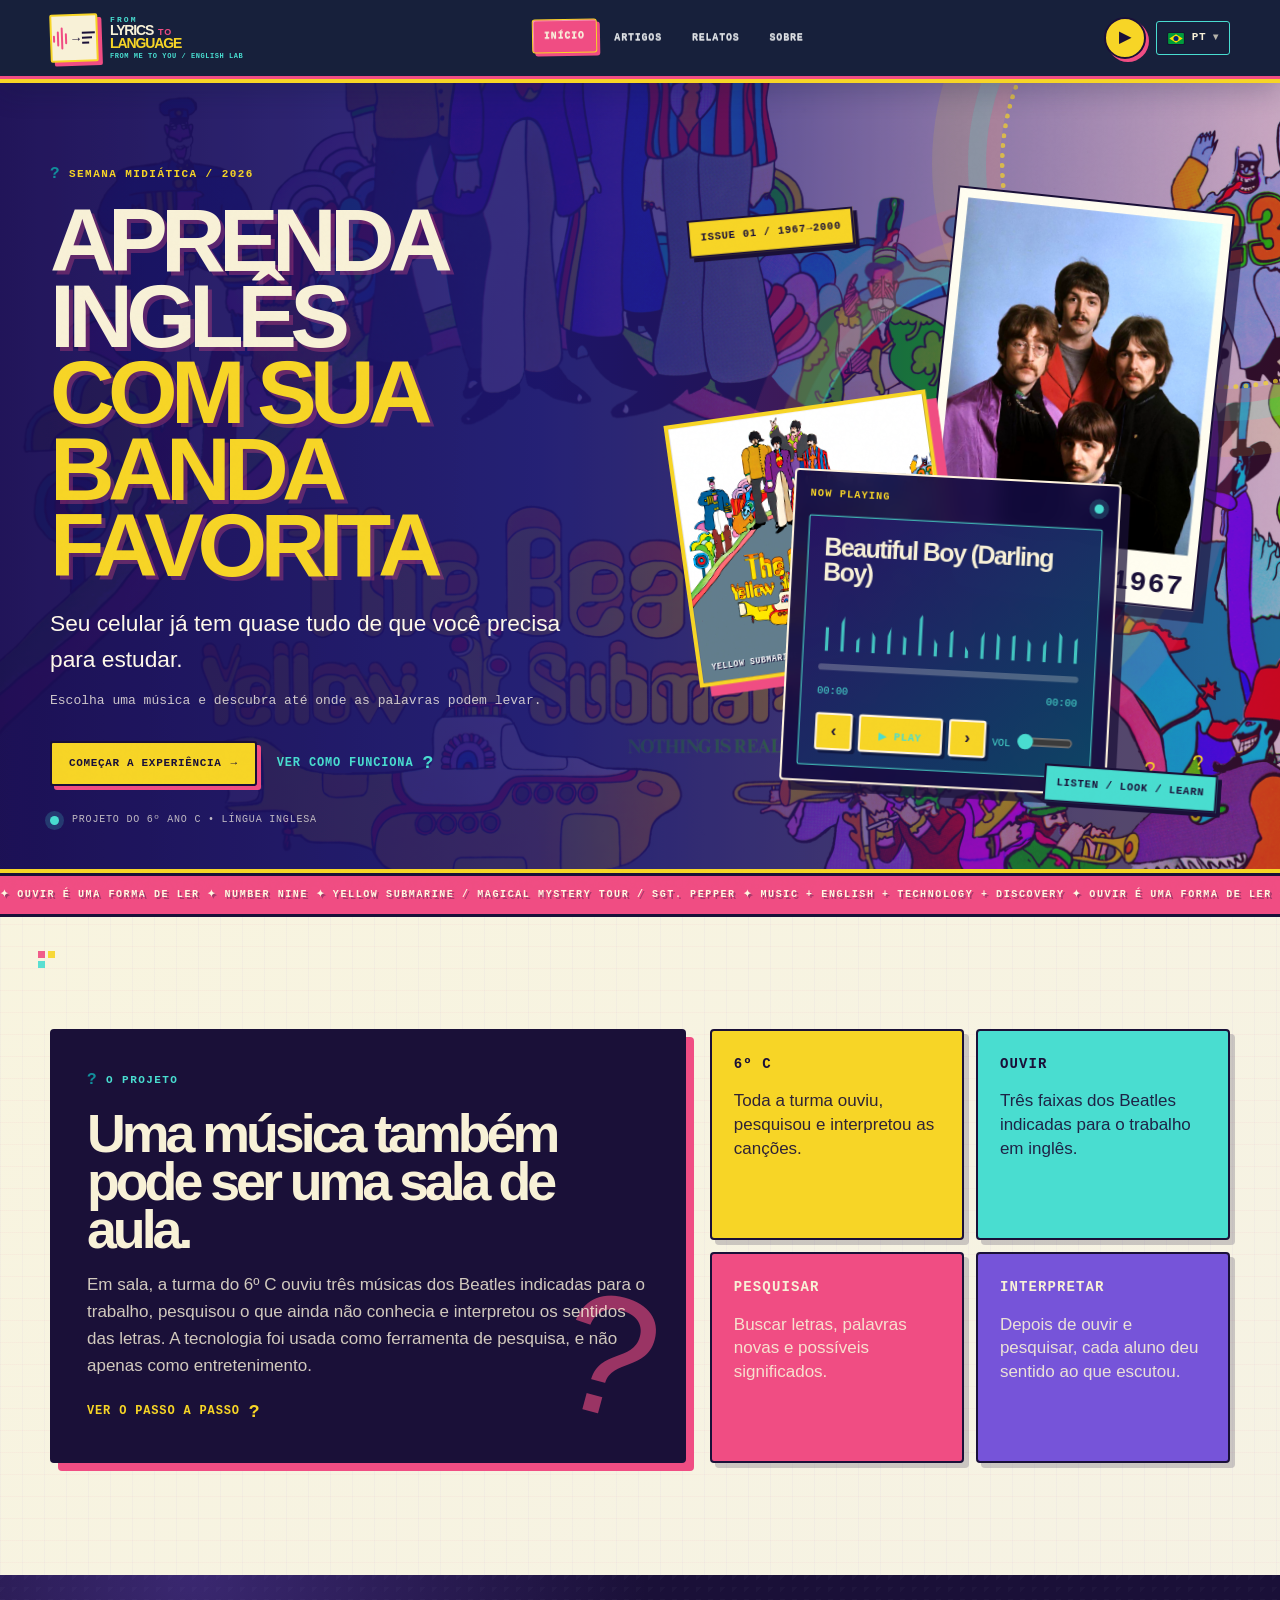
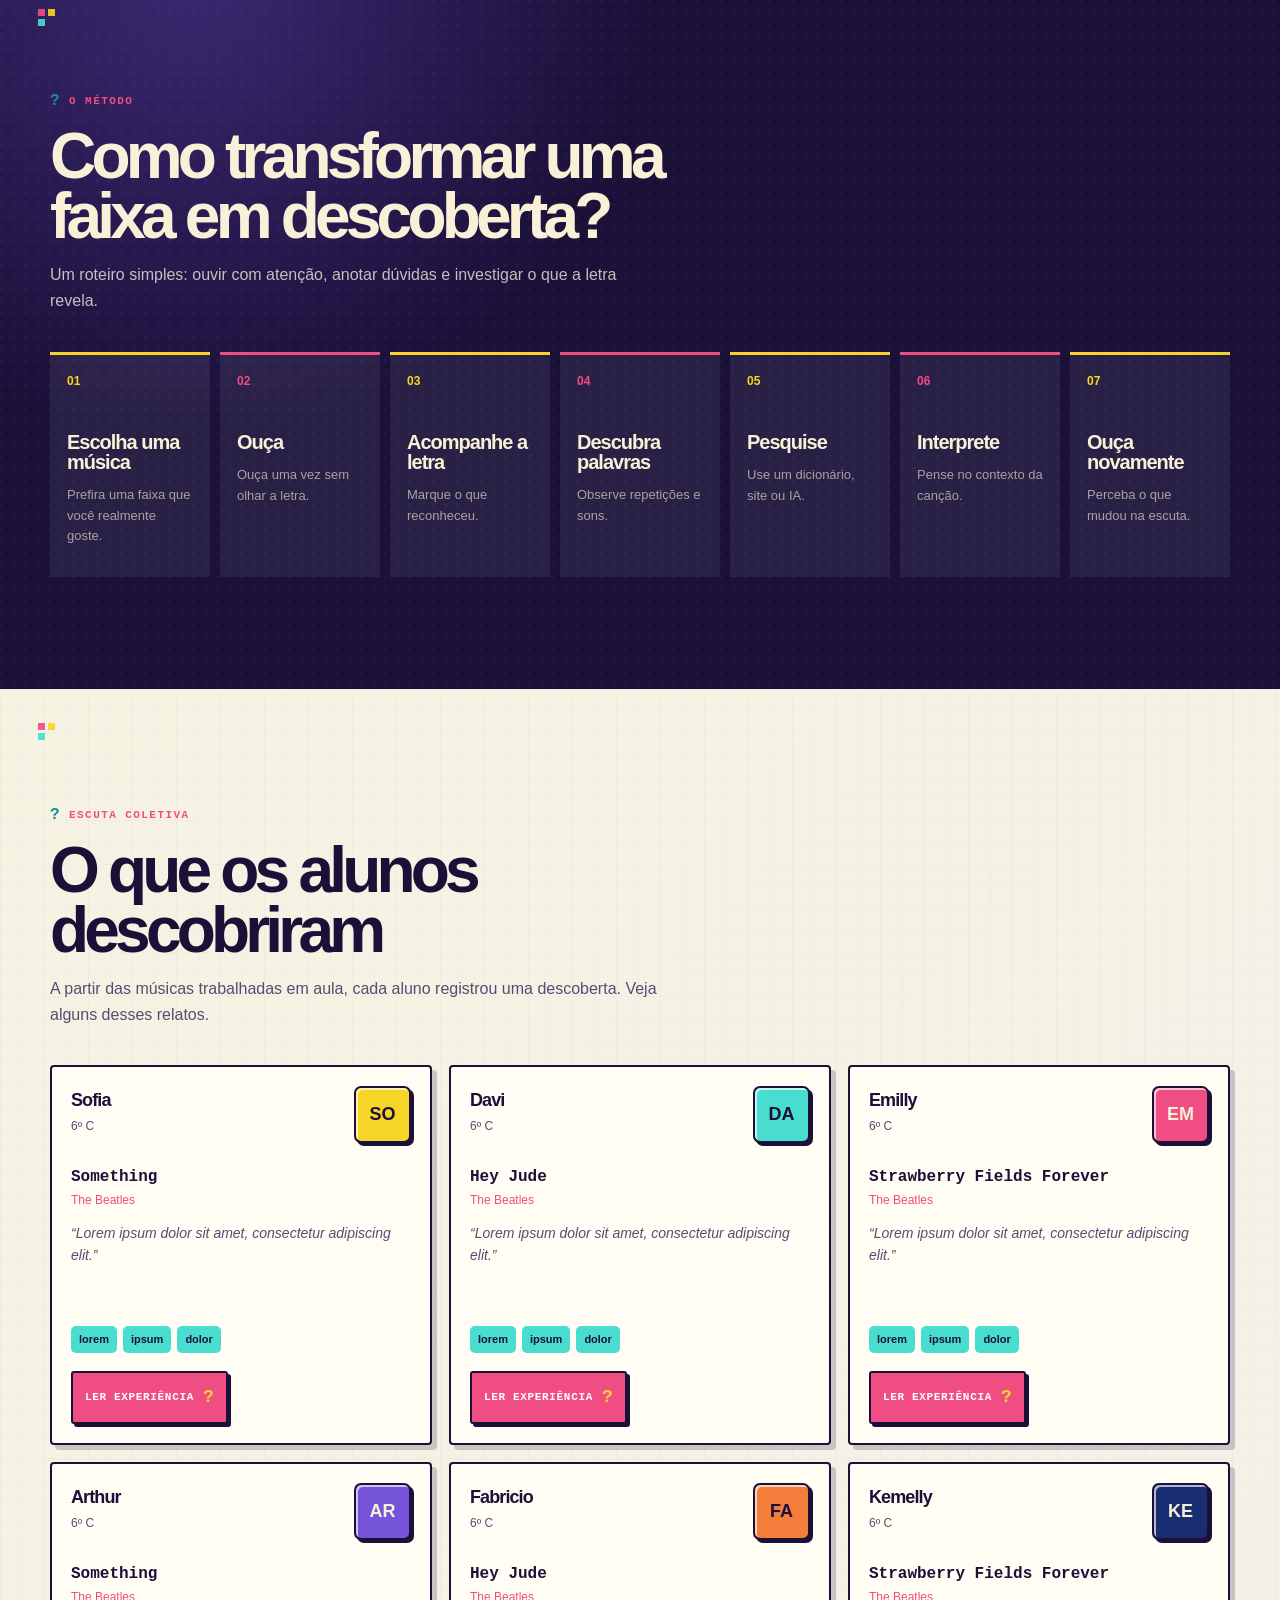
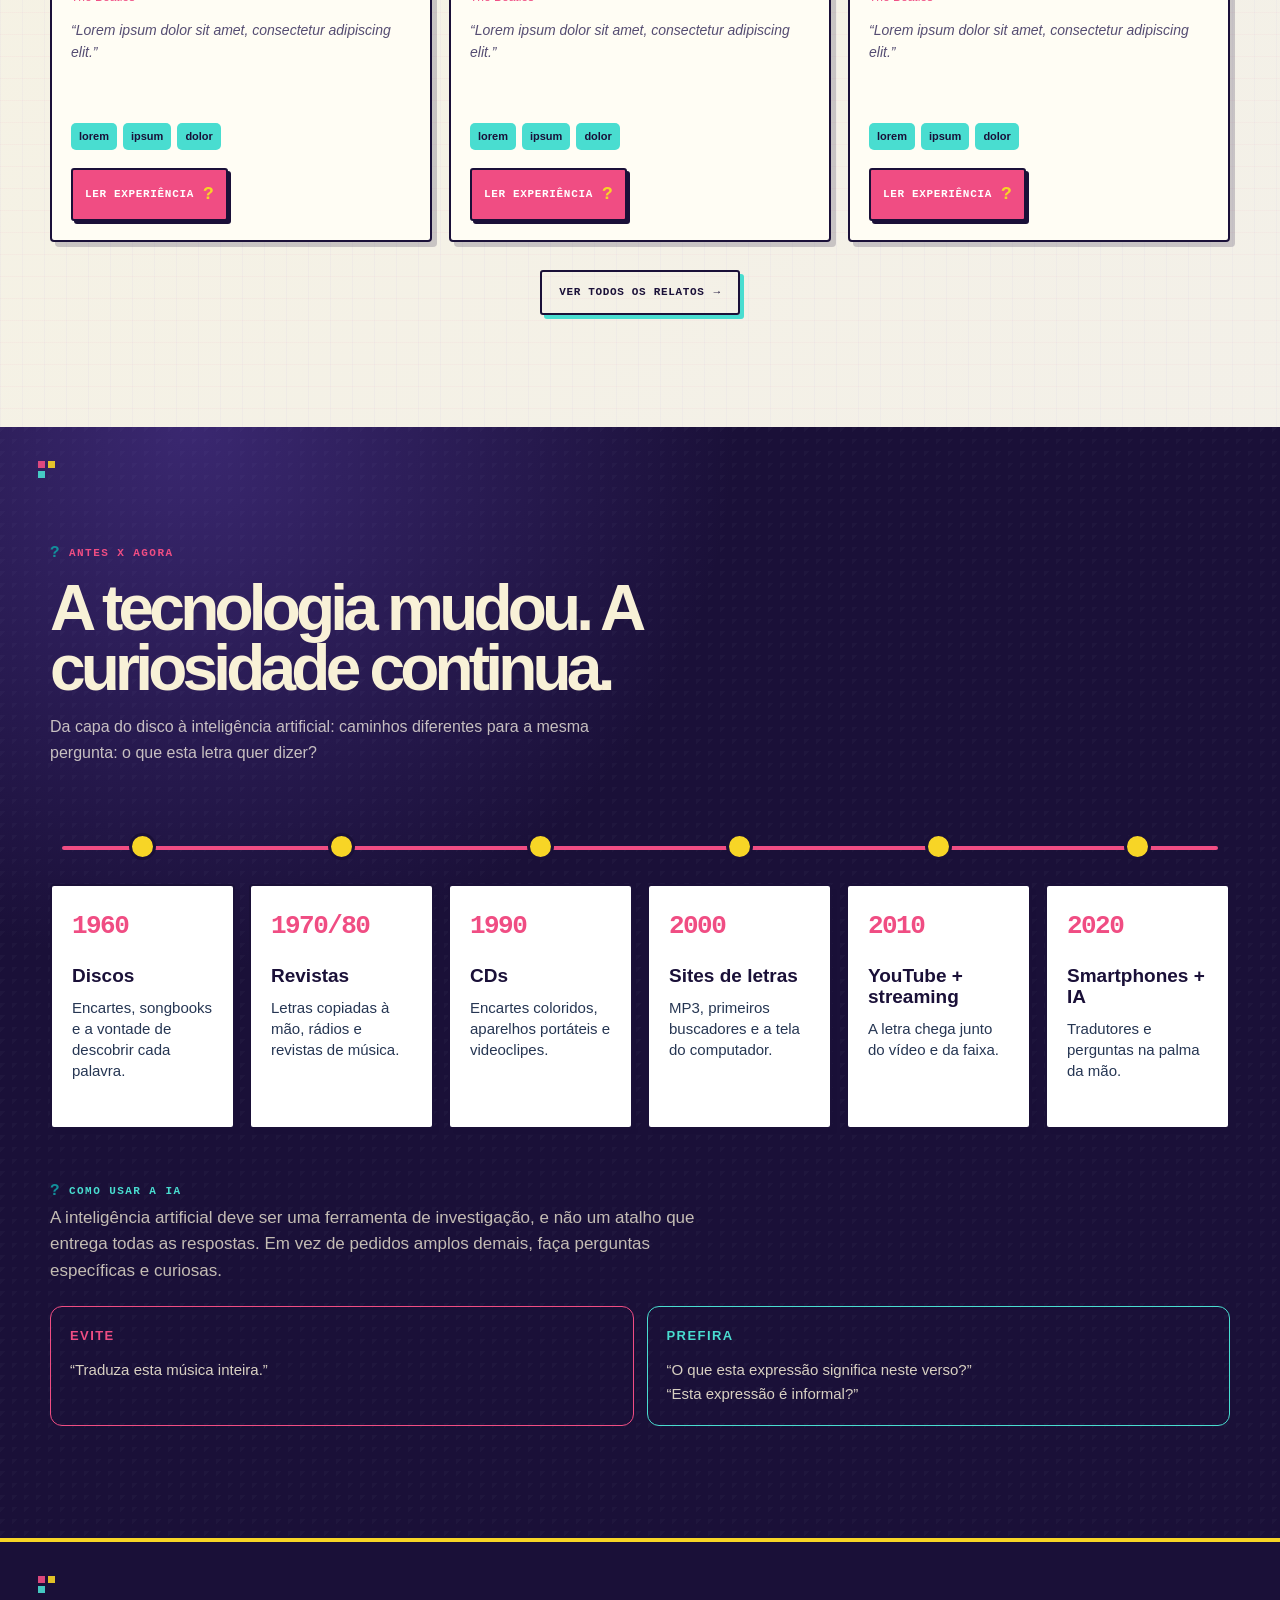
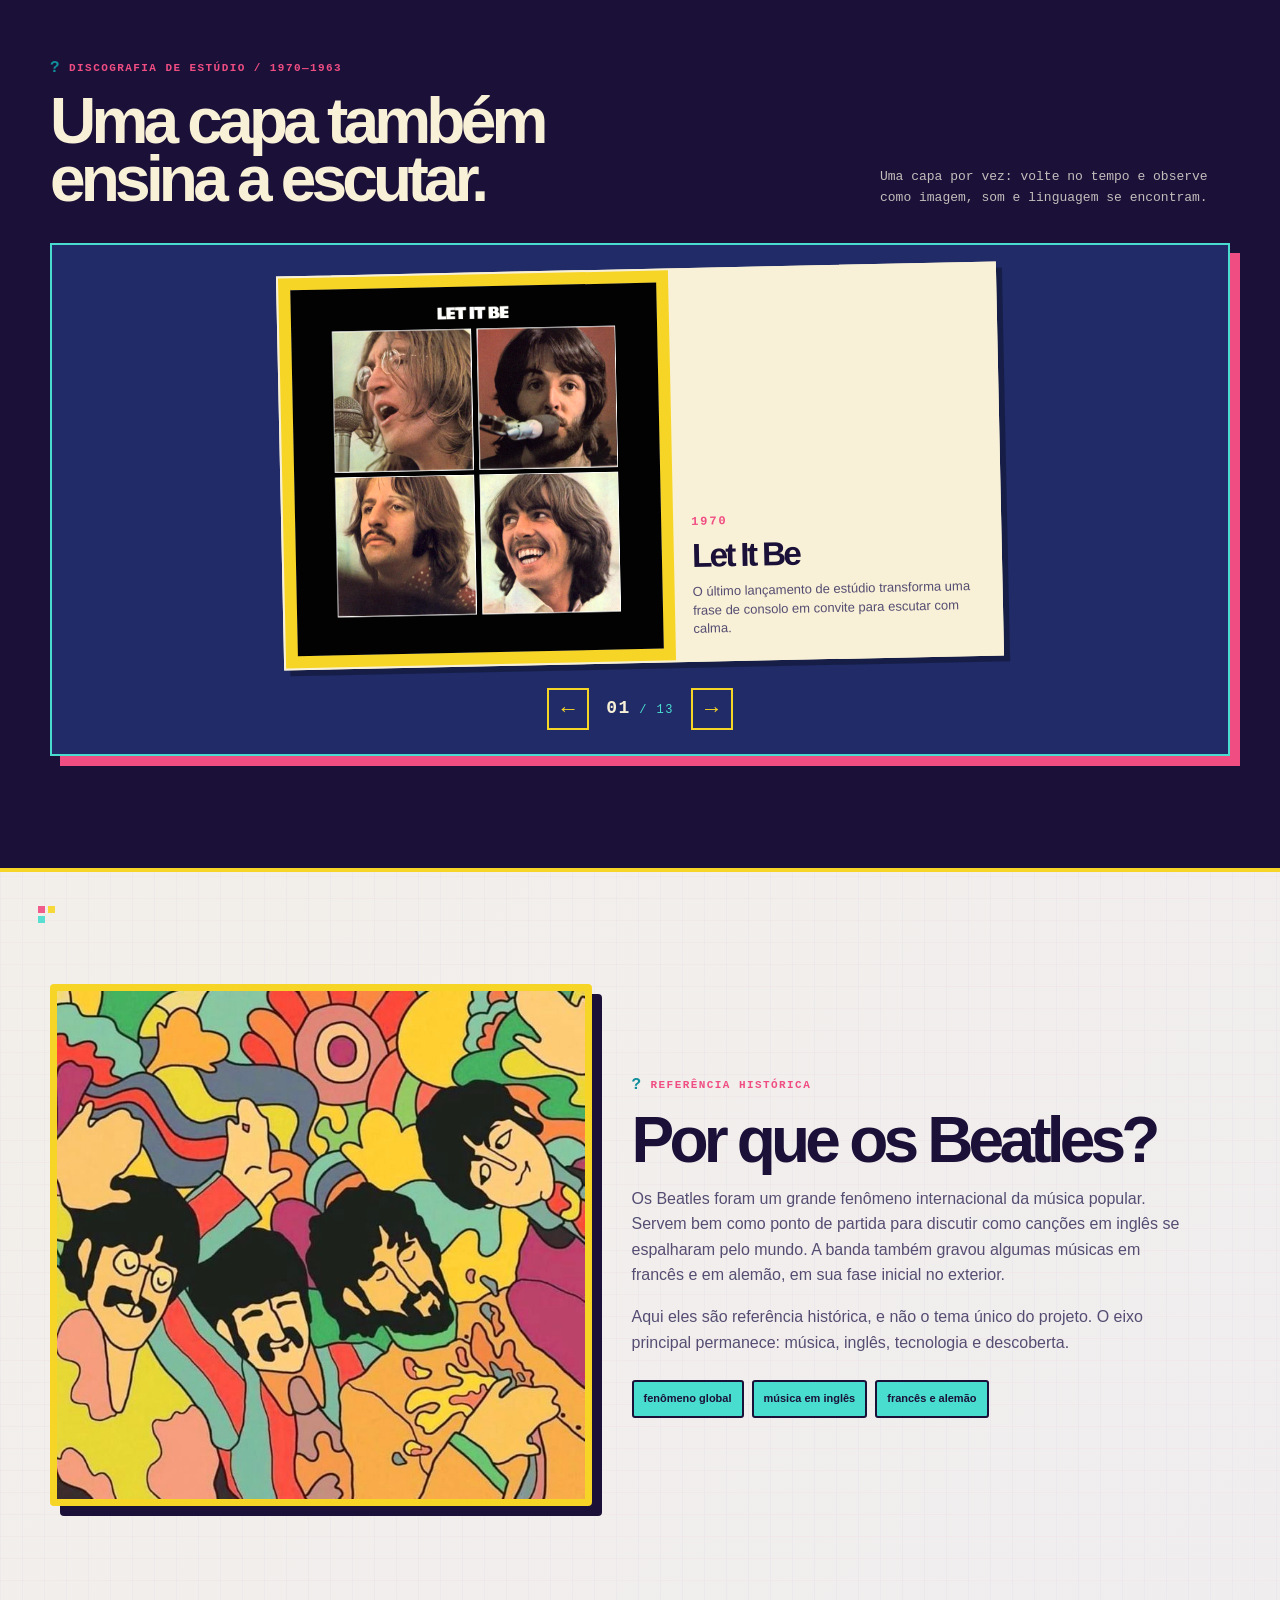
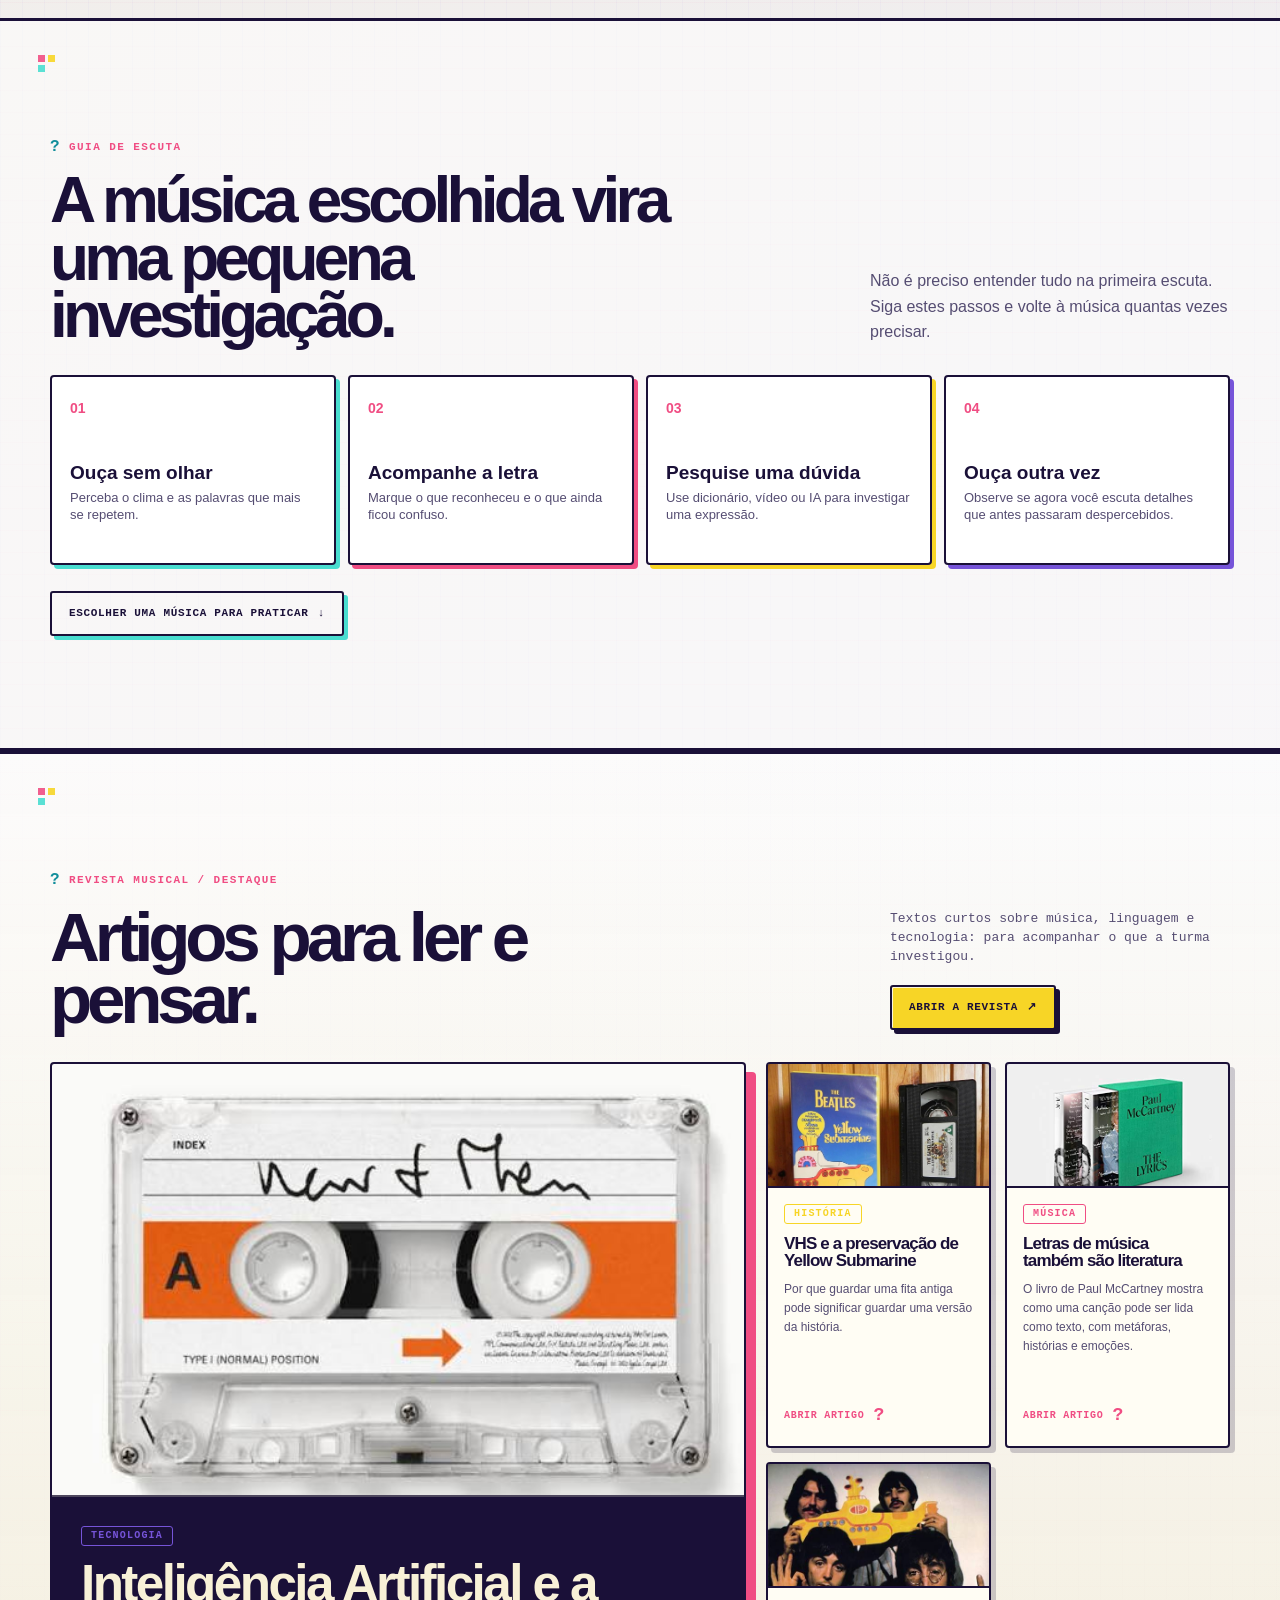
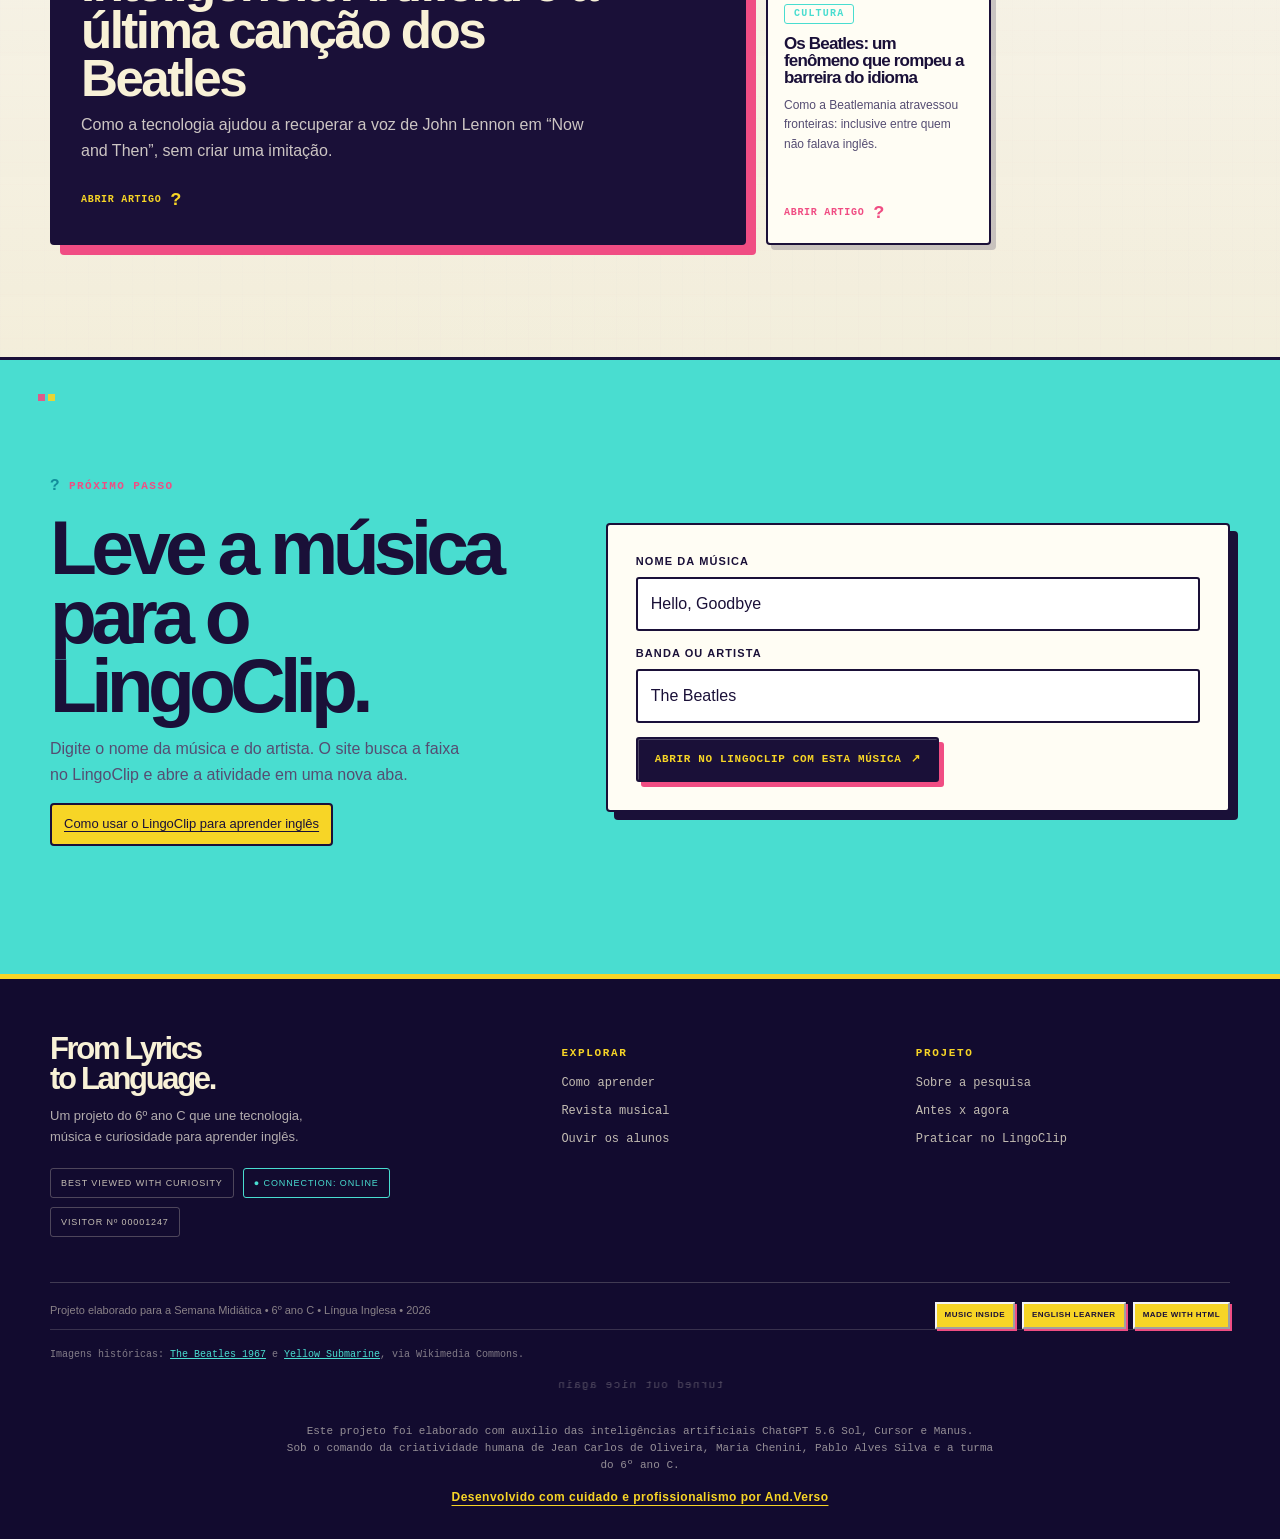
==== commit 46246ec2: "Adiciona flip psicodelico, easter egg Revolution 9 e fundo kenburns. Inclui loop a partir do gatilho" ====
--- a/index.html
+++ b/index.html
@@ -5,7 +5,7 @@
     <meta name="viewport" content="width=device-width, initial-scale=1.0" />
     <meta name="description" content="From Lyrics to Language: aprender inglês com músicas dos Beatles no projeto do 6º ano C para a Semana Midiática 2026." />
     <title>From Lyrics to Language</title>
-    <link rel="stylesheet" href="./css/styles.css?v=20260919n" />
+    <link rel="stylesheet" href="./css/styles.css?v=20260920a" />
   </head>
   <body data-page="home">
     <a class="skip-link" href="#main-content">Pular para o conteúdo</a>
@@ -13,10 +13,10 @@
     <main id="main-content"></main>
     <div id="site-footer"></div>
     <div id="lingo-modal" class="sound-modal" role="dialog" aria-modal="true" aria-labelledby="lingo-title" hidden></div>
-    <script src="./data/i18n.js?v=20260919d" defer></script>
+    <script src="./data/i18n.js?v=20260920a" defer></script>
     <script src="./data/articles.js" defer></script>
     <script src="./data/students.js" defer></script>
-    <script src="./js/audio-player.js?v=20260919n" defer></script>
-    <script src="./js/app.js?v=20260919n" defer></script>
+    <script src="./js/audio-player.js?v=20260920a" defer></script>
+    <script src="./js/app.js?v=20260920a" defer></script>
   </body>
 </html>
--- a/css/styles.css
+++ b/css/styles.css
@@ -598,6 +598,37 @@
   background-size: cover;
   opacity: .75;
   filter: saturate(1.2);
+  transition: opacity 3.2s ease, filter 3.2s ease;
+}
+.hero-fundo-revolution {
+  position: absolute;
+  inset: -4%;
+  z-index: -2;
+  pointer-events: none;
+  opacity: 0;
+  background:
+    linear-gradient(
+      90deg,
+      rgba(0, 0, 0, .78),
+      rgba(0, 0, 0, .52) 45%,
+      rgba(0, 0, 0, .7)
+    ),
+    url('../assets/hero-revolution.jpg') center / cover;
+  filter: saturate(1.55) contrast(1.05);
+  transform: scale(1.08);
+  transition: opacity 3.6s ease;
+}
+.hero.is-revolution::before {
+  opacity: 0;
+  filter: saturate(1.2) brightness(.7);
+}
+.hero.is-revolution .hero-fundo-revolution {
+  opacity: 1;
+  animation: kenburns 16s ease-in-out 1.2s infinite alternate;
+}
+@keyframes kenburns {
+  from { transform: scale(1.08) translate(0, 0); }
+  to { transform: scale(1.2) translate(-2.5%, 1.5%); }
 }
 .hero::after {
   width: 440px;
@@ -656,14 +687,40 @@
   height: 395px;
   top: 0;
   right: 8px;
-  padding: 9px 9px 32px;
+  padding: 9px 9px 52px;
   background: #fffdf0;
   border: 2px solid var(--ink);
   box-shadow: 11px 11px 0 rgba(26,16,56,.62);
   transform: rotate(6deg) translateZ(12px);
   transition: transform .45s var(--ease), box-shadow .45s var(--ease);
+  overflow: visible;
 }
 .hero-photo-frame img { object-position: center 38%; filter: saturate(1.14) contrast(1.06); }
+.hero-stage figcaption.hero-photo-ano,
+.hero-photo-frame .hero-photo-ano {
+  position: absolute;
+  left: 10px;
+  right: 10px;
+  bottom: 6px;
+  z-index: 2;
+  margin: 0;
+  color: var(--ink);
+  font-family: 'Courier New', monospace;
+  font-size: 28px;
+  font-weight: 900;
+  letter-spacing: .04em;
+  line-height: 1.05;
+  text-align: right;
+  pointer-events: none;
+}
+.hero-stage figcaption.hero-photo-ano.is-mensagem,
+.hero-photo-frame .hero-photo-ano.is-mensagem {
+  font-size: 14px;
+  letter-spacing: .01em;
+  line-height: 1.25;
+  text-align: left;
+  text-transform: lowercase;
+}
 .hero-stage figcaption { position: absolute; bottom: 8px; left: 11px; color: var(--ink); font-family: 'Courier New', monospace; font-size: 8px; font-weight: 900; letter-spacing: .08em; }
 .hero-cover {
   width: 260px;
@@ -1404,8 +1461,27 @@
 .hero-photo-frame.is-flipped .hero-flip-inner { transform: rotateY(180deg); }
 .hero-flip-face { position: absolute; inset: 0; overflow: hidden; backface-visibility: hidden; }
 .hero-flip-face img { width: 100%; height: 100%; object-fit: cover; display: block; }
-.hero-flip-face figcaption { position: absolute; bottom: 8px; left: 11px; color: var(--ink); font-family: 'Courier New', monospace; font-size: 8px; font-weight: 900; letter-spacing: .08em; }
 .hero-flip-back { transform: rotateY(180deg); }
+.hero-photo-frame.is-psicodelico .hero-flip-face img {
+  animation: flip-acid-trip 5s linear infinite;
+}
+@keyframes flip-acid-trip {
+  0% {
+    filter: hue-rotate(0deg) saturate(1.5) contrast(1.1);
+  }
+  25% {
+    filter: hue-rotate(90deg) saturate(2.5) contrast(1.25);
+  }
+  50% {
+    filter: hue-rotate(180deg) saturate(3) contrast(1.4);
+  }
+  75% {
+    filter: hue-rotate(270deg) saturate(2.5) contrast(1.25);
+  }
+  100% {
+    filter: hue-rotate(360deg) saturate(1.5) contrast(1.1);
+  }
+}
 .hero-cover { cursor: pointer; }
 .hero-cover.is-revealed {
   transform: rotate(-8deg) translateZ(72px);
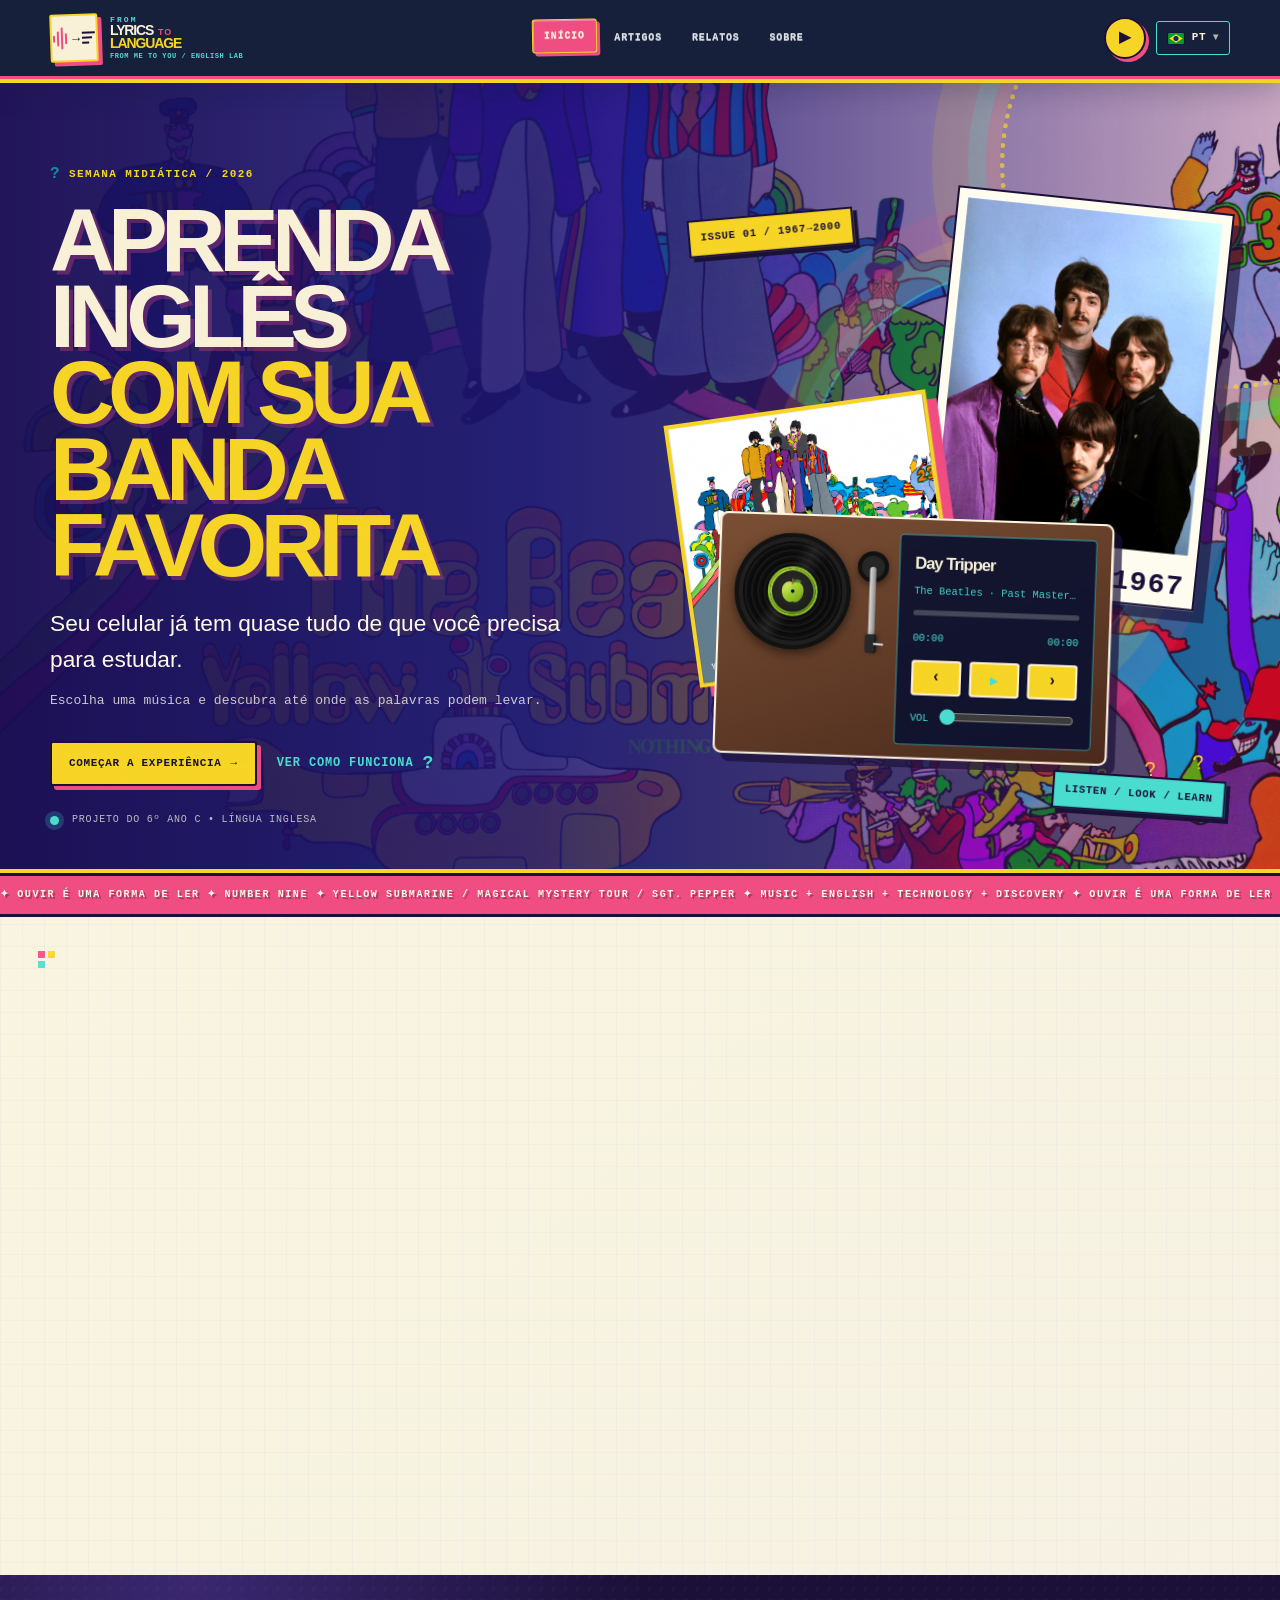
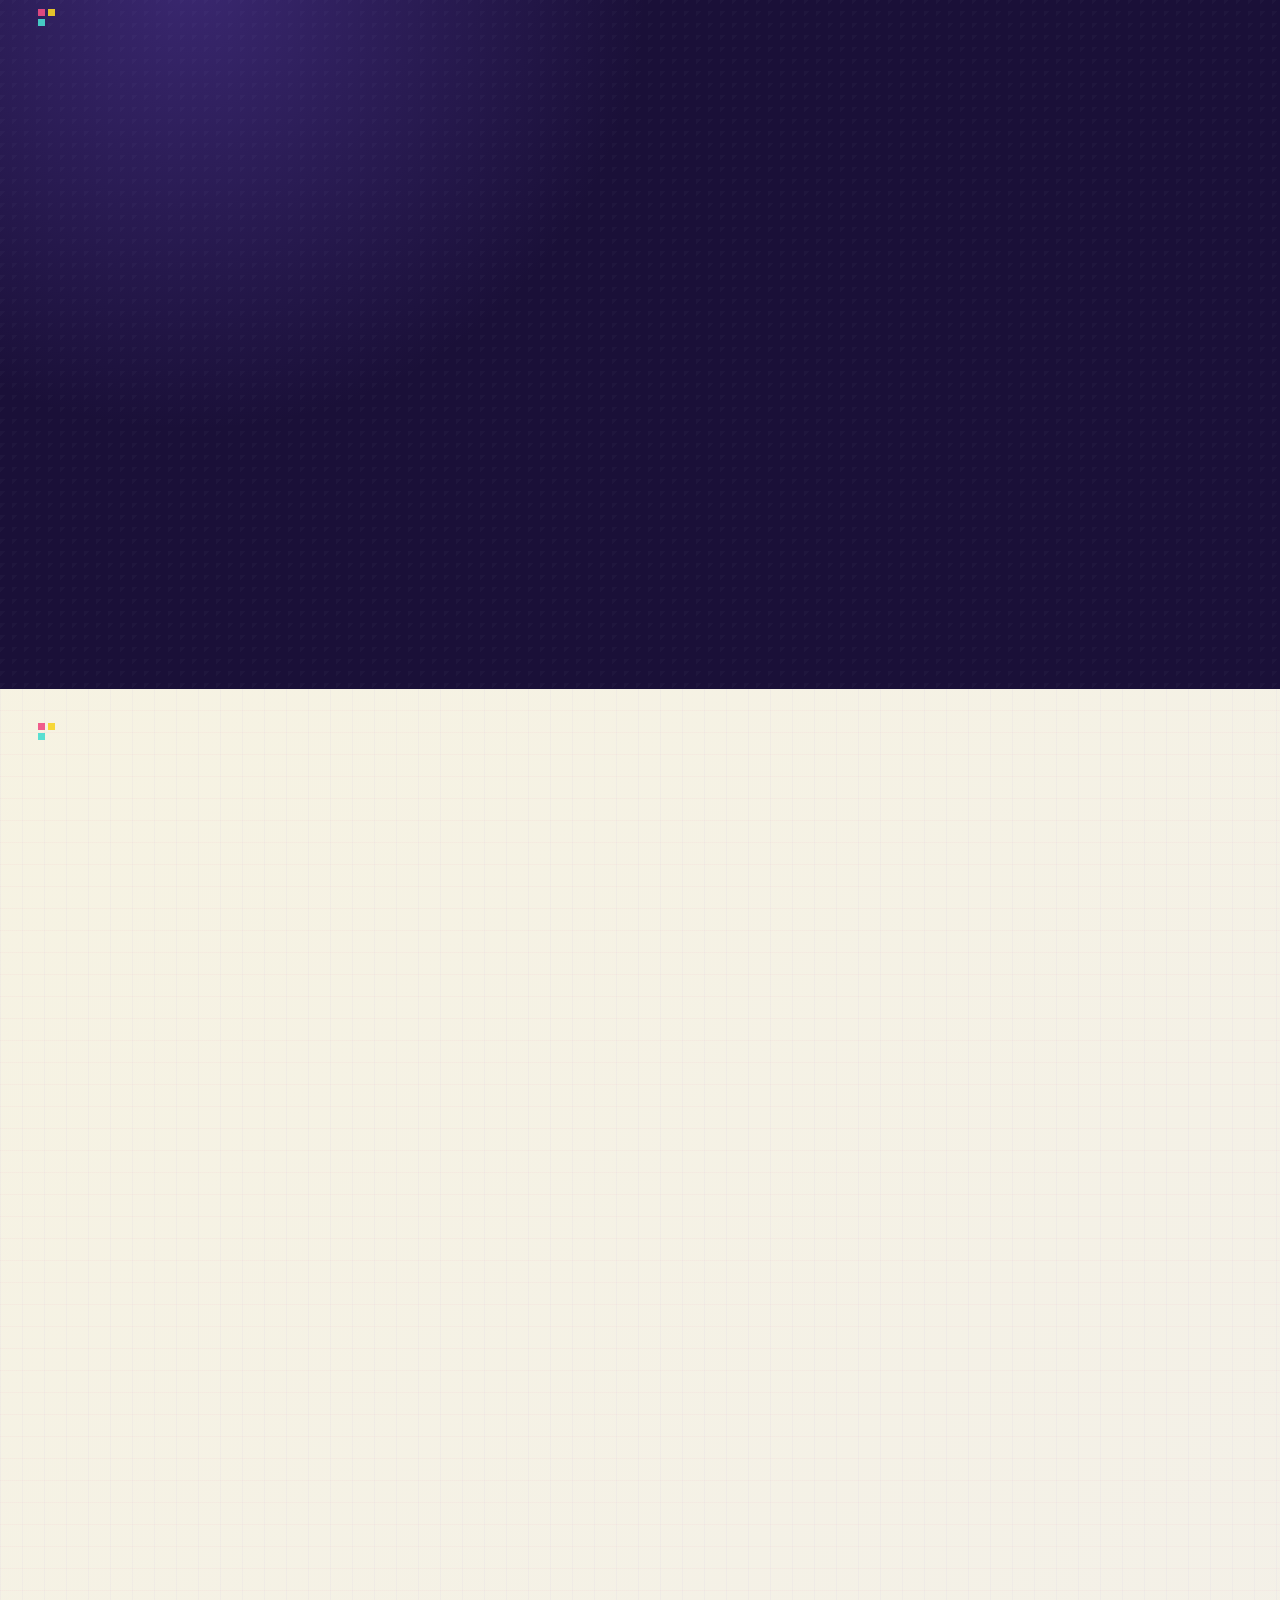
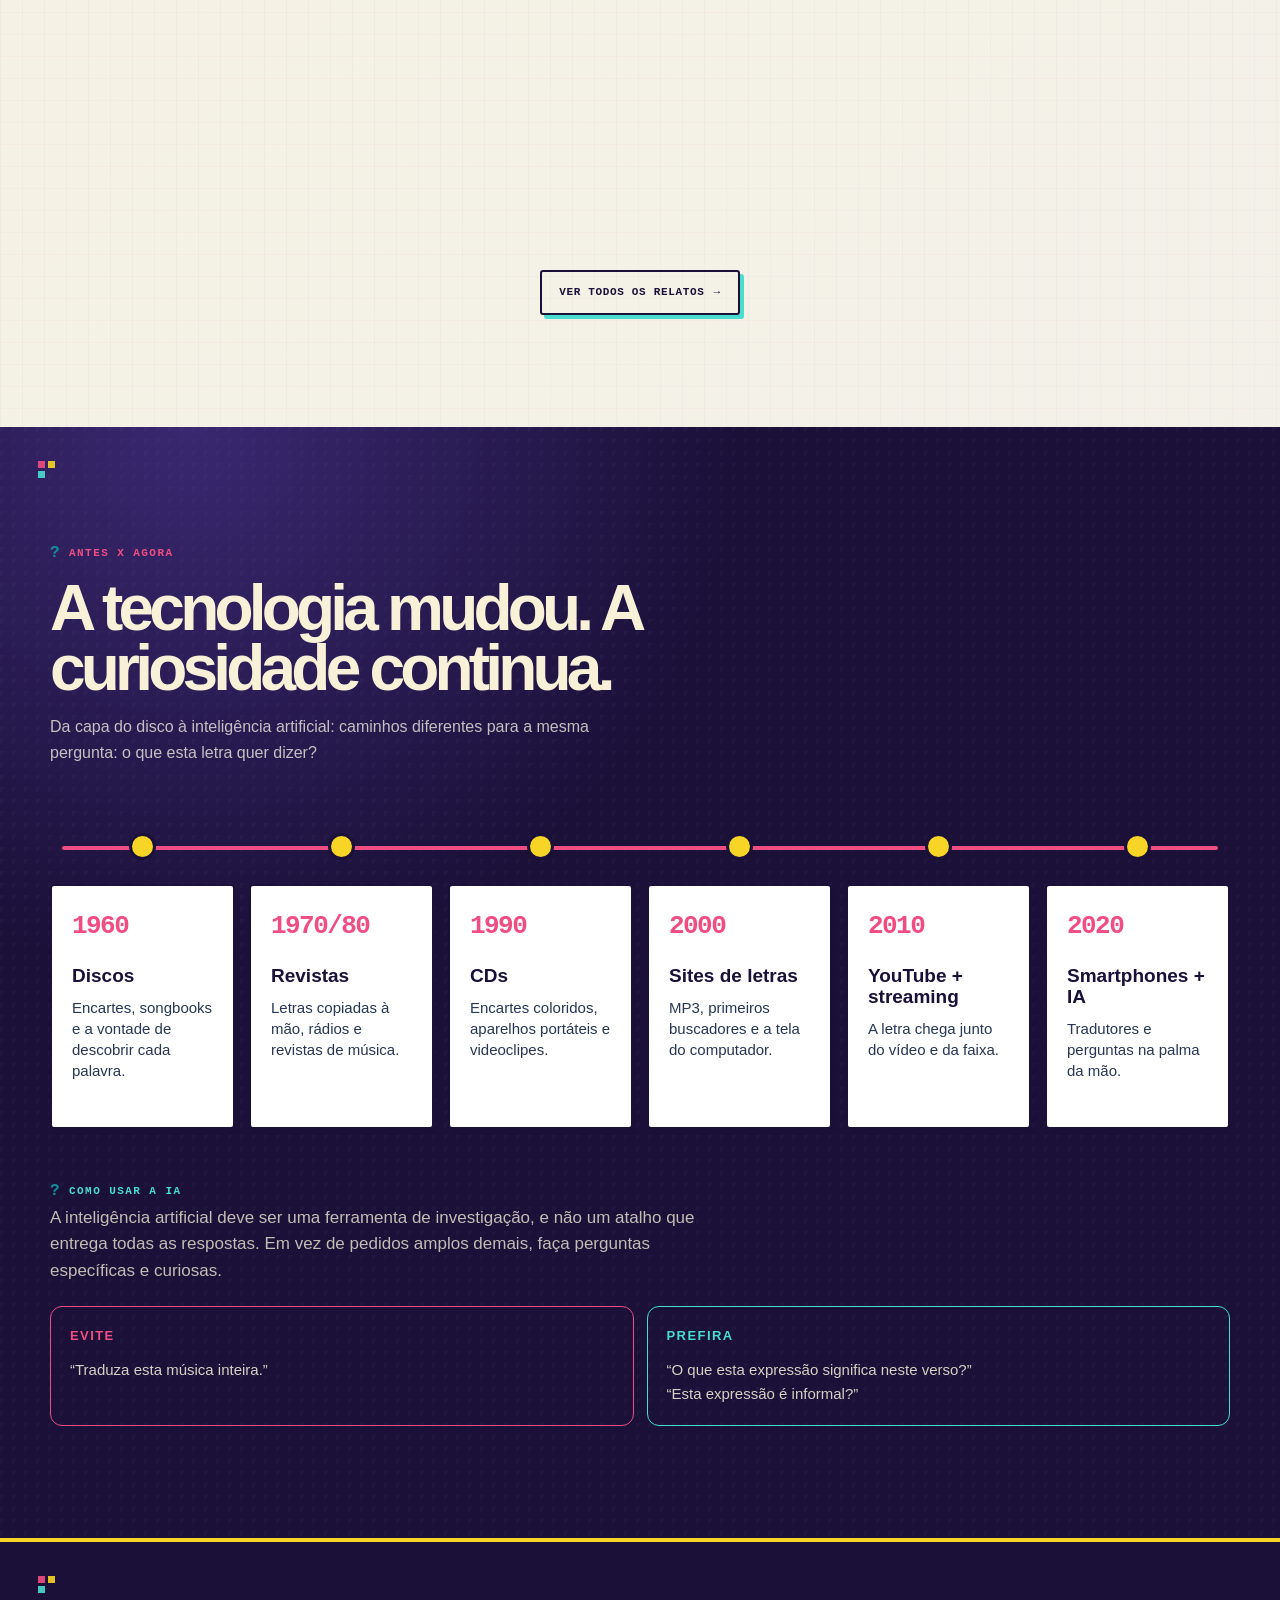
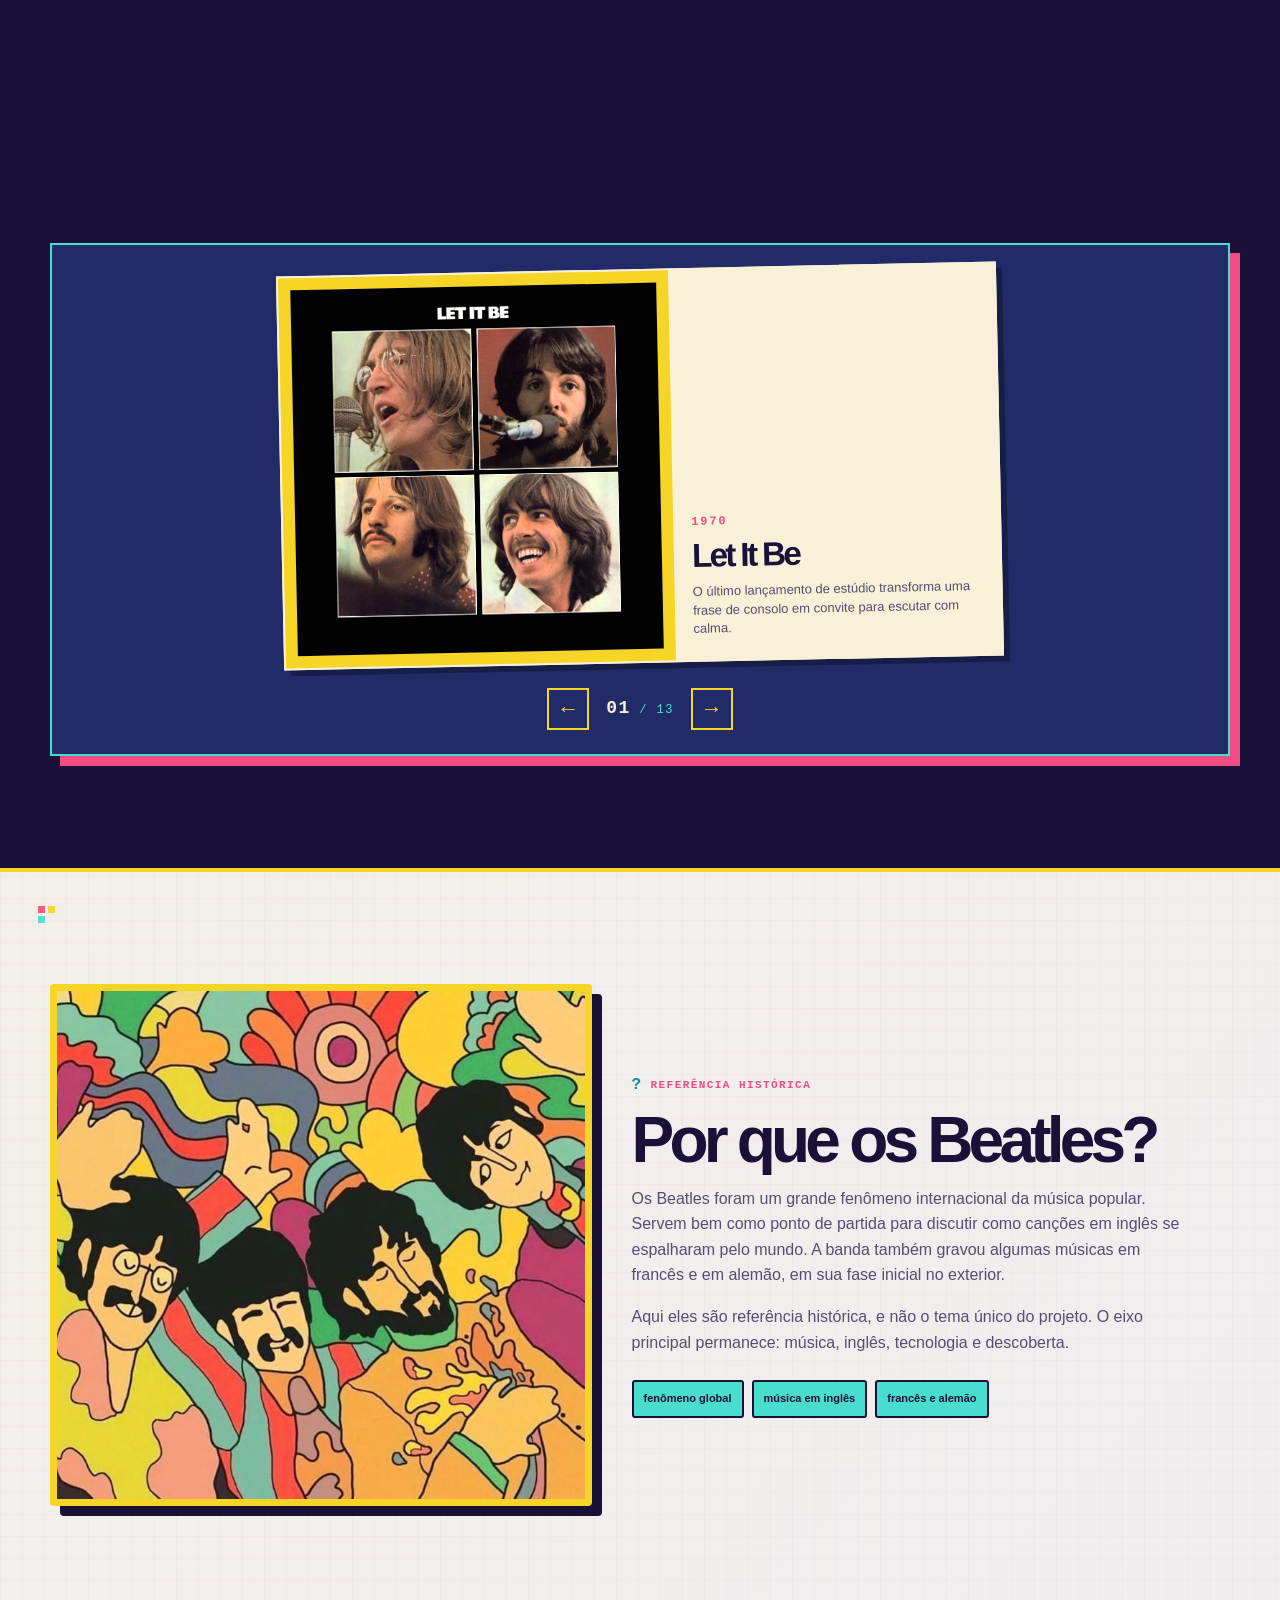
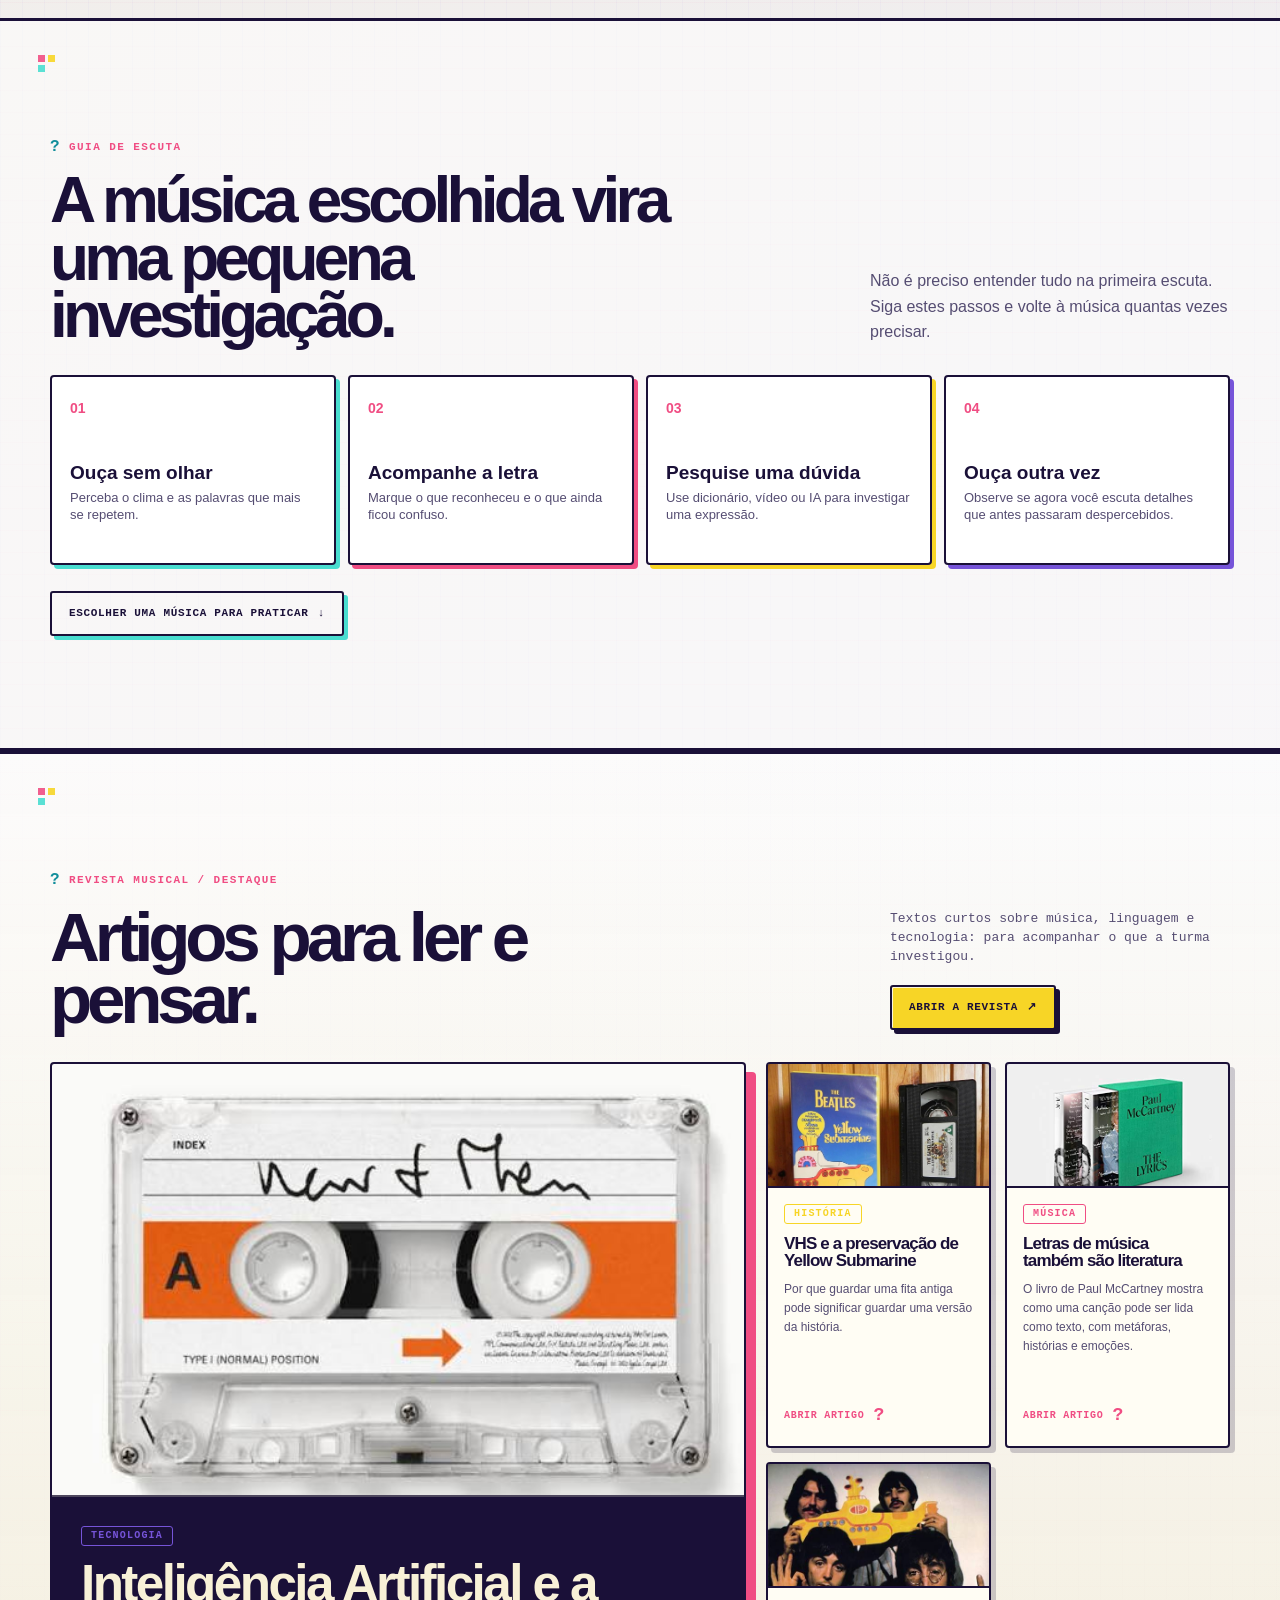
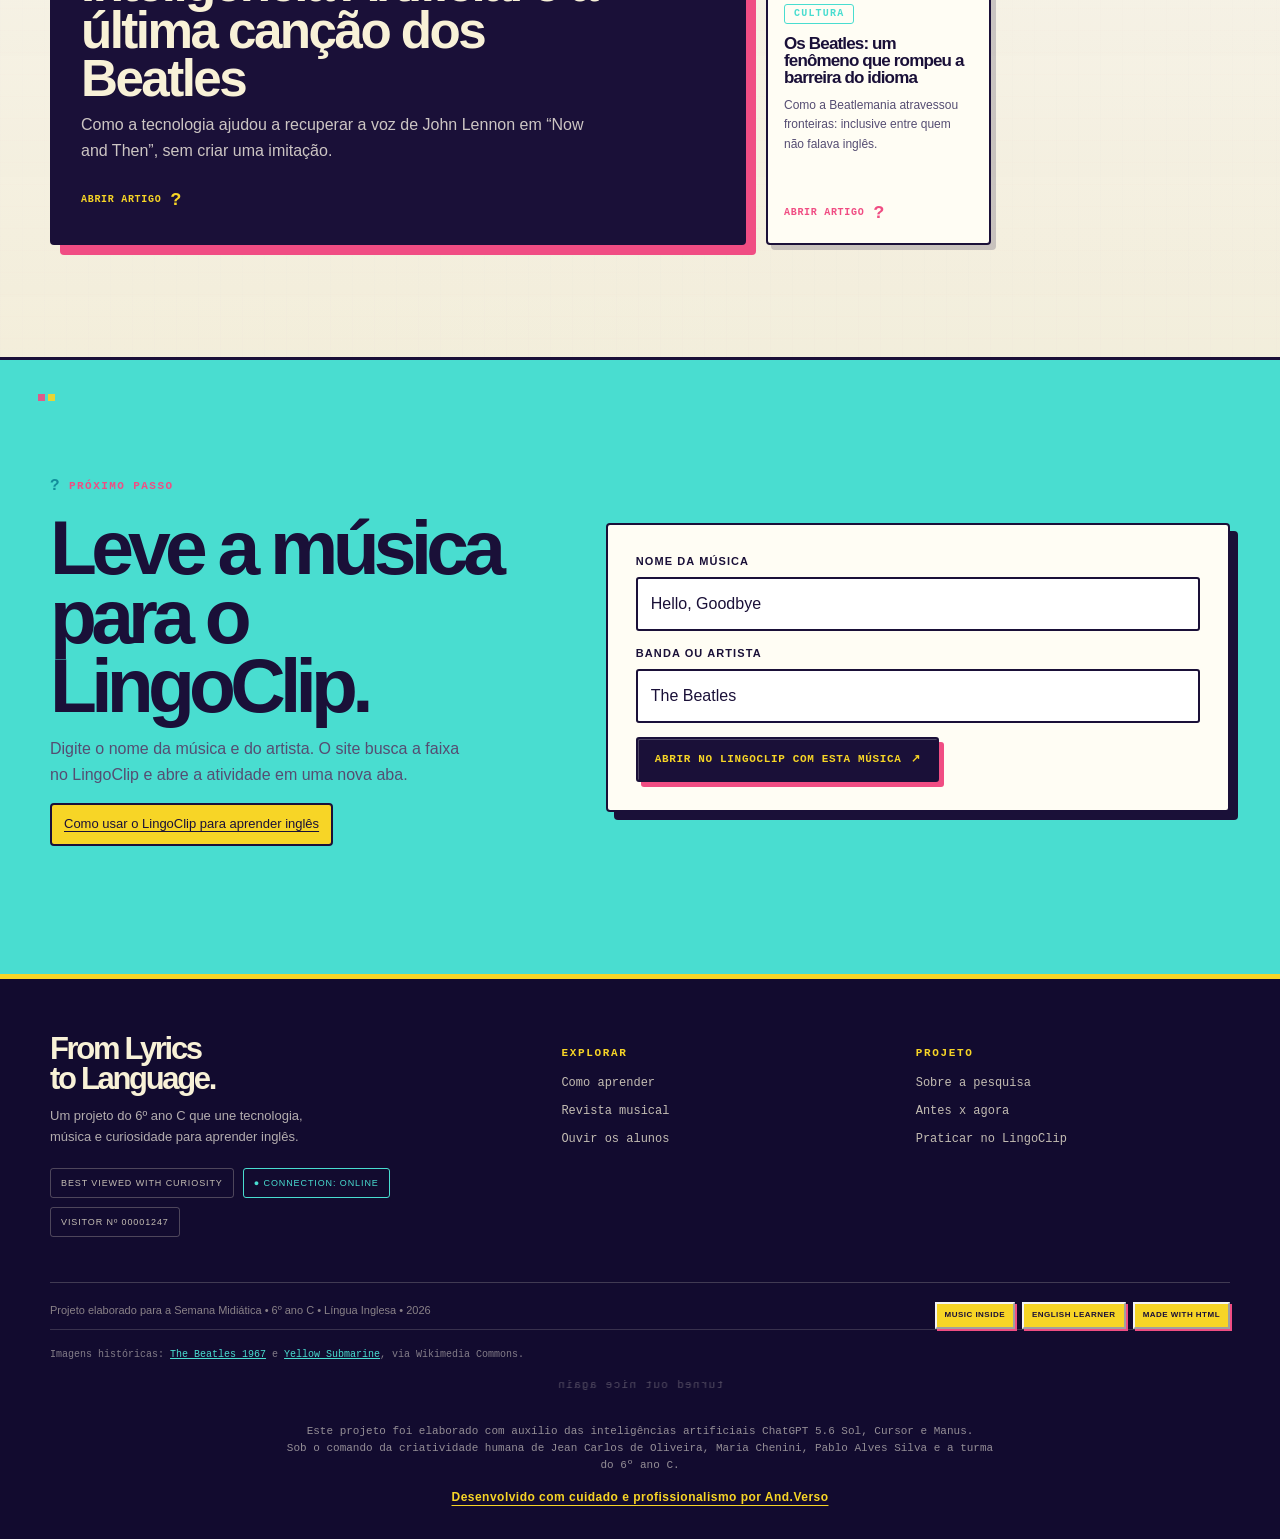
==== commit 3e9f225b: "Polimento do tocadiscos, metadados da playlist e selo N.9 na Revolution 9. Inclui Free as a Bird e N" ====
--- a/index.html
+++ b/index.html
@@ -5,7 +5,7 @@
     <meta name="viewport" content="width=device-width, initial-scale=1.0" />
     <meta name="description" content="From Lyrics to Language: aprender inglês com músicas dos Beatles no projeto do 6º ano C para a Semana Midiática 2026." />
     <title>From Lyrics to Language</title>
-    <link rel="stylesheet" href="./css/styles.css?v=20260920a" />
+    <link rel="stylesheet" href="./css/styles.css?v=20260920l" />
   </head>
   <body data-page="home">
     <a class="skip-link" href="#main-content">Pular para o conteúdo</a>
@@ -16,7 +16,7 @@
     <script src="./data/i18n.js?v=20260920a" defer></script>
     <script src="./data/articles.js" defer></script>
     <script src="./data/students.js" defer></script>
-    <script src="./js/audio-player.js?v=20260920a" defer></script>
-    <script src="./js/app.js?v=20260920a" defer></script>
+    <script src="./js/audio-player.js?v=20260920m" defer></script>
+    <script src="./js/app.js?v=20260920m" defer></script>
   </body>
 </html>
--- a/css/styles.css
+++ b/css/styles.css
@@ -13,6 +13,8 @@
   --orange: #f08342;
   --blue: #164d94;
   --line: rgba(18,37,79,.18);
+  --mx: 50vw;
+  --my: 50vh;
   --shadow: 7px 7px 0 rgba(16,25,54,.9);
   --soft-shadow: 4px 4px 0 rgba(16,25,54,.22);
   --radius: 9px;
@@ -630,6 +632,78 @@
   from { transform: scale(1.08) translate(0, 0); }
   to { transform: scale(1.2) translate(-2.5%, 1.5%); }
 }
+.site-cursor-spotlight {
+  position: fixed;
+  inset: 0;
+  z-index: 997;
+  pointer-events: none;
+  opacity: 0;
+  background:
+    radial-gradient(
+      circle at var(--mx) var(--my),
+      transparent 0 110px,
+      rgba(9, 5, 17, 0.62) 340px,
+      rgba(5, 2, 12, 0.82) 100%
+    );
+  transition: opacity 2.4s ease;
+}
+.site-cursor-spotlight.is-on {
+  opacity: 1;
+}
+.cursor-glow {
+  display: none;
+  position: fixed;
+  inset: 0;
+  pointer-events: none;
+  z-index: 999;
+  background:
+    radial-gradient(
+      circle 220px at var(--mx) var(--my),
+      rgba(255, 255, 255, 0.13),
+      rgba(255, 20, 110, 0.08) 35%,
+      transparent 70%
+    );
+  mix-blend-mode: screen;
+}
+body.is-cursor-psico .cursor-glow {
+  display: block;
+  opacity: 0;
+  animation: cursor-glow-in 2.4s ease forwards;
+}
+@keyframes cursor-glow-in {
+  from { opacity: 0; }
+  to { opacity: 1; }
+}
+.cursor-trail {
+  display: none;
+  position: fixed;
+  inset: 0;
+  width: 100%;
+  height: 100%;
+  pointer-events: none;
+  z-index: 998;
+  opacity: 0;
+}
+body.is-cursor-psico .cursor-trail {
+  display: block;
+  animation: cursor-glow-in 2.4s ease forwards;
+}
+@media (prefers-reduced-motion: reduce) {
+  .site-cursor-spotlight,
+  .cursor-glow,
+  .cursor-trail {
+    display: none !important;
+    animation: none !important;
+    transition: none !important;
+  }
+  .dive-vinyl,
+  .dive-card.is-playing .dive-tonearm {
+    animation: none !important;
+  }
+  .dive-card.is-playing .dive-tonearm {
+    transform: rotate(-42deg);
+  }
+}
 .hero::after {
   width: 440px;
   height: 440px;
@@ -750,7 +824,7 @@
   transform: translateZ(55px);
 }
 .hero-sticker-top { top: 26px; left: 16px; transform: rotate(-5deg) translateZ(55px); }
-.hero-sticker-bottom { right: 16px; bottom: 10px; background: var(--aqua); transform: rotate(4deg) translateZ(55px); }
+.hero-sticker-bottom { right: 8px; bottom: 4px; background: var(--aqua); transform: rotate(4deg) translateZ(55px); }
 .hero-sticker-shine {
   cursor: pointer;
   animation: sticker-shine 1.6s ease-in-out infinite;
@@ -767,8 +841,8 @@
 }
 .hero-sticker-top.is-revealed {
   position: absolute;
-  z-index: 9;
-  transform: rotate(-5deg) translateZ(60px);
+  z-index: 30;
+  transform: rotate(-5deg) translateZ(100px);
   padding: 12px 16px;
   font-size: 15px;
   line-height: 1.15;
@@ -799,7 +873,7 @@
     7px 7px 0 rgba(0, 0, 0, 0.45);
   letter-spacing: 0.06em;
   text-transform: lowercase;
-  cursor: default;
+  cursor: pointer;
   animation: rainbow-walk 4.2s linear infinite, rainbow-bloom 1.6s ease-in-out infinite;
   filter: saturate(1.15) contrast(1.04);
   overflow: visible;
@@ -901,26 +975,262 @@
 }
 .dive-card {
   position: absolute;
-  width: 315px;
-  left: 108px;
-  bottom: 24px;
-  padding: 14px;
+  width: 380px;
+  left: 40px;
+  bottom: 52px;
+  padding: 14px 14px 12px;
   border: 2px solid #fff4de;
+  border-radius: 8px;
+  background: linear-gradient(160deg, #7a4f34 0%, #4a2a1c 100%);
+  box-shadow: 8px 8px 0 rgba(26,16,56,.7);
+  transform: rotate(2deg) translateZ(40px);
+  transition: transform .35s var(--ease), left .9s ease, bottom .9s ease;
+}
+.dive-card:hover { transform: rotate(0deg) translateY(-4px) translateZ(40px); }
+.hero.is-revolution .dive-card {
+  left: -56px;
+  bottom: 52px;
+}
+.hero.is-revolution .hero-stage {
+  overflow: visible;
+}
+.hero.is-revolution .dive-card:hover {
+  transform: rotate(0deg) translateY(-4px) translateZ(40px);
+}
+.dive-card-top {
+  display: none;
+  align-items: center;
+  justify-content: center;
+  margin-top: 6px;
+  margin-bottom: 0;
+  color: var(--yellow);
+  font-family: 'Courier New', monospace;
+  font-size: 10px;
+  letter-spacing: .12em;
+}
+.dive-card.is-playing .dive-card-top {
+  display: flex;
+}
+.dive-body {
+  display: grid;
+  grid-template-columns: 148px minmax(0, 1fr);
+  gap: 10px;
+  align-items: stretch;
+}
+.dive-deck {
+  display: flex;
+  flex-direction: column;
+  align-items: stretch;
+  min-width: 0;
+}
+.dive-turntable {
+  position: relative;
+  width: 148px;
+  height: 118px;
+  overflow: visible;
+}
+.dive-platter {
+  position: absolute;
+  left: 0;
+  top: 3px;
+  width: 112px;
+  height: 112px;
+  border-radius: 50%;
+  background: #1f1f1f;
+  box-shadow:
+    inset 0 0 0 4px #121212,
+    0 4px 10px rgba(0,0,0,.5);
+}
+.dive-vinyl {
+  position: absolute;
+  inset: 8px;
+  border-radius: 50%;
+  background:
+    radial-gradient(circle at center, #1a1a18 0 22px, transparent 23px),
+    repeating-radial-gradient(
+      circle at center,
+      #0d0d0d 0 2px,
+      #171717 2.5px 4px,
+      #090909 4.5px 6px
+    );
+  box-shadow: inset 0 0 8px rgba(255,255,255,.04);
+  animation: dive-vinyl-spin 2.4s linear infinite;
+  animation-play-state: paused;
+}
+.dive-card.is-playing .dive-vinyl,
+.dive-card.is-stopping .dive-vinyl {
+  animation-play-state: running;
+}
+.dive-card.is-rev9 .dive-vinyl {
+  animation-name: dive-vinyl-spin-rev;
+}
+.dive-vinyl::before {
+  content: none;
+}
+.dive-record-label {
+  position: absolute;
+  width: 44px;
+  height: 44px;
+  top: 50%;
+  left: 50%;
+  margin: -22px 0 0 -22px;
+  border-radius: 50%;
+  overflow: hidden;
+  z-index: 6;
+  pointer-events: none;
+  background: #1a1a18;
+  box-shadow: 0 0 0 2px #8fc428;
+}
+.dive-record-label img {
+  display: block;
+  width: 100%;
+  height: 100%;
+  object-fit: cover;
+}
+.dive-label-n9 {
+  display: none;
+}
+.dive-card.is-rev9 .dive-label-normal {
+  display: none;
+}
+.dive-card.is-rev9 .dive-label-n9 {
+  display: block;
+}
+
+.dive-vinyl::after {
+  content: '';
+  position: absolute;
+  inset: 0;
+  z-index: 1;
+  border-radius: 50%;
+  background: linear-gradient(120deg, transparent 38%, rgba(255,255,255,.08) 48%, transparent 58%);
+  pointer-events: none;
+}
+/* base do braco fica a DIREITA do disco (como no tocadiscos original) */
+.dive-tonearm-base {
+  position: absolute;
+  width: 30px;
+  height: 30px;
+  border-radius: 50%;
+  background: #262626;
+  right: 0;
+  top: 18px;
+  box-shadow:
+    inset 0 0 0 4px #111,
+    0 3px 8px rgba(0,0,0,.45);
+  z-index: 4;
+}
+.dive-tonearm {
+  position: absolute;
+  width: 73px;
+  height: 6px;
+  /* pivo = centro da base */
+  right: 15px;
+  top: 30px;
+  background: linear-gradient(#dedede, #888);
+  border-radius: 6px;
+  transform-origin: 100% 50%;
+  /* pausado: braço reto, junto da luz */
+  transform: rotate(-90deg);
+  transition: transform .52s cubic-bezier(0.4, 0, 0.2, 1);
+  z-index: 5;
+}
+.dive-card.is-playing .dive-tonearm {
+  /* tocando: capsula no sulco */
+  transform: rotate(-42deg);
+  transition-duration: .42s;
+  transition-timing-function: cubic-bezier(0.22, 1, 0.36, 1);
+}
+.dive-tonearm::before {
+  content: '';
+  position: absolute;
+  width: 18px;
+  height: 11px;
+  left: -10px;
+  top: -3px;
+  background: #292929;
+  border-radius: 3px 2px 2px 3px;
+  box-shadow:
+    inset 0 -2px 0 rgba(0,0,0,.4),
+    0 2px 4px rgba(0,0,0,.35);
+}
+.dive-tonearm::after {
+  content: '';
+  position: absolute;
+  width: 2px;
+  height: 10px;
+  left: -2px;
+  top: 5px;
+  background: #ddd;
+  border-radius: 1px;
+  transform: rotate(4deg);
+  transform-origin: top;
+}
+.dive-power {
+  position: absolute;
+  right: 8px;
+  bottom: 8px;
+  width: 8px;
+  height: 8px;
+  border-radius: 50%;
+  background: #555;
+  transition: background .25s ease, box-shadow .25s ease;
+}
+.dive-card.is-playing .dive-power {
+  background: #e74545;
+  box-shadow: 0 0 8px rgba(231, 69, 69, .75);
+}
+@keyframes dive-vinyl-spin {
+  to { transform: rotate(360deg); }
+}
+@keyframes dive-vinyl-spin-rev {
+  to { transform: rotate(-360deg); }
+}
+.dive-screen {
+  min-width: 0;
+  min-height: 168px;
+  display: flex;
+  flex-direction: column;
+  justify-content: center;
+  gap: 10px;
+  padding: 18px 14px 16px;
+  border: 1px solid rgba(73,221,208,.55);
   border-radius: 4px;
-  background: rgba(18,11,64,.9);
-  box-shadow: 9px 9px 0 rgba(26,16,56,.72);
-  transform: rotate(3deg) translateZ(40px);
-  transition: transform .35s var(--ease);
-  backdrop-filter: blur(10px);
-}
-.dive-card:hover { transform: rotate(0deg) translateY(-5px) translateZ(40px); }
-.dive-card-top { margin-bottom: 12px; color: var(--yellow); font-family: 'Courier New', monospace; font-size: 10px; letter-spacing: .1em; }
-.dive-screen { padding: 18px 15px 14px; border: 1px solid var(--aqua); border-radius: 2px; background: linear-gradient(135deg, rgba(40,20,101,.9), rgba(11,73,104,.9)); }
-.dive-screen strong { font-family: 'Arial Black', Arial, sans-serif; font-size: 24px; }
+  background: rgba(12, 18, 48, .92);
+}
+.dive-screen strong {
+  display: block;
+  margin: 0;
+  font-family: 'Arial Black', Arial, sans-serif;
+  font-size: 16px;
+  line-height: 1.1;
+  white-space: nowrap;
+  overflow: hidden;
+  text-overflow: ellipsis;
+}
 .dive-screen span { color: var(--aqua); font-family: 'Courier New', monospace; font-size: 10px; }
-.fake-wave { margin: 19px 0 12px; }
-.progress-line { height: 6px; background: rgba(255,249,234,.24); }
-.progress-line i { background: var(--pink); }
+.dive-screen [data-player="artist"] {
+  display: block;
+  margin: 0;
+  white-space: nowrap;
+  overflow: hidden;
+  text-overflow: ellipsis;
+  opacity: .92;
+}
+.dive-screen [data-player="artist"][hidden] {
+  display: none;
+}
+.dive-screen .progress-line { margin: 0; }
+.dive-screen .player-time {
+  display: flex;
+  justify-content: space-between;
+  margin: 0;
+  font-size: 10px;
+}
+.dive-screen .dive-player-bar { margin: 2px 0 0; }
+.fake-wave { display: none; }
+.progress-line { height: 5px; background: rgba(255,249,234,.22); border-radius: 3px; overflow: hidden; }
+.progress-line i { display: block; height: 100%; background: var(--pink); }
 .player-time { color: rgba(255,249,234,.7); font-family: 'Courier New', monospace; }
 
 .marquee { padding: 11px 0; background: var(--pink); color: #fff8e1; border-block: 3px solid var(--ink); font-family: 'Courier New', monospace; font-size: 10px; letter-spacing: .16em; text-shadow: 2px 2px 0 rgba(26,16,56,.35); }
@@ -991,6 +1301,7 @@
   .hero { min-height: auto; }
   .hero-side { justify-content: center; margin-top: 15px; }
   .hero-stage { margin: 0 auto; }
+  .hero.is-revolution .dive-card { left: 24px; }
   .footer-grid { grid-template-columns: 1.2fr .8fr .8fr; }
 }
 
@@ -1003,14 +1314,53 @@
   .hero-stage { width: 100%; height: 560px; transform: scale(.92); transform-origin: top center; margin-bottom: -35px; }
   .hero-photo-frame { right: 0; width: 220px; height: 320px; }
   .hero-cover { width: 190px; height: 190px; top: 194px; }
-  .dive-card { left: 74px; width: 268px; bottom: 30px; }
+  .dive-card { left: 28px; width: min(340px, calc(100% - 20px)); bottom: 48px; }
+  .hero.is-revolution .dive-card { left: 8px; width: min(340px, calc(100% - 16px)); }
+  .dive-body { grid-template-columns: 128px minmax(0, 1fr); gap: 8px; }
+  .dive-turntable { width: 128px; height: 104px; }
+  .dive-platter { width: 96px; height: 96px; top: 4px; }
+  .dive-tonearm { width: 72px; right: 13px; top: 26px; }
+  .dive-tonearm-base { width: 26px; height: 26px; top: 14px; }
+  .hero-sticker-bottom { right: 4px; bottom: 2px; font-size: 8px; }
   .hero-sticker-top { top: 10px; left: 0; font-size: 8px; }
-  .hero-sticker-top.is-revealed { font-size: 12px; padding: 10px 12px; }
-  .hero-sticker-bottom { right: 0; bottom: 16px; font-size: 8px; }
+  .hero-sticker-top.is-revealed {
+    font-size: 11px;
+    padding: 9px 11px;
+    max-width: min(210px, 70vw);
+    white-space: normal;
+    line-height: 1.2;
+  }
+  .hero-sticker-bottom { right: 4px; bottom: 2px; font-size: 8px; }
+  .hero-photo-ano { font-size: 22px !important; }
+  .site-cursor-spotlight {
+    background:
+      radial-gradient(
+        circle at var(--mx) var(--my),
+        transparent 0 70px,
+        rgba(9, 5, 17, 0.55) 220px,
+        rgba(5, 2, 12, 0.78) 100%
+      );
+  }
+  .cursor-glow {
+    background:
+      radial-gradient(
+        circle 140px at var(--mx) var(--my),
+        rgba(255, 255, 255, 0.12),
+        rgba(255, 20, 110, 0.07) 40%,
+        transparent 72%
+      );
+  }
   .section { padding: 82px 0; }
   .page-hero { padding: 74px 0 58px; }
   .footer-grid { grid-template-columns: 1fr; }
   .media-credit { line-height: 1.5; }
+}
+
+/* touch: sem trail de particulas (pesado); glow/spotlight leves ok */
+@media (hover: none), (pointer: coarse) {
+  .cursor-trail {
+    display: none !important;
+  }
 }
 
 
@@ -1533,42 +1883,45 @@
   flex-direction: row !important;
   flex-wrap: nowrap !important;
   align-items: center;
-  justify-content: flex-start;
-  gap: 6px;
-  margin-top: 12px;
+  justify-content: space-between;
+  gap: 8px;
+  margin-top: 0;
   width: 100%;
 }
 .dive-player-btn {
   display: inline-flex;
   align-items: center;
   justify-content: center;
-  flex: 0 0 auto;
-  width: 36px;
-  min-width: 36px;
-  max-width: 36px;
-  height: 36px;
-  min-height: 36px;
+  flex: 1 1 0;
+  width: auto;
+  min-width: 0;
+  max-width: none;
+  height: 34px;
+  min-height: 34px;
   padding: 0;
   border: 2px solid #fff4de;
   border-radius: 3px;
   background: var(--yellow);
   color: var(--ink);
-  box-shadow: 3px 3px 0 rgba(8, 12, 45, 0.55);
+  box-shadow: 2px 2px 0 rgba(8, 12, 45, 0.5);
   font-family: 'Courier New', monospace;
-  font-size: 16px;
+  font-size: 15px;
   font-weight: 900;
   line-height: 1;
   cursor: pointer;
 }
 .dive-player-play {
+  flex: 1 1 0;
   width: auto;
   min-width: 0;
   max-width: none;
-  flex: 1 1 auto;
-  gap: 6px;
-  padding: 0 10px;
-  font-size: 11px;
-  letter-spacing: 0.06em;
+  gap: 0;
+  padding: 0;
+  font-size: 14px;
+  letter-spacing: 0;
+}
+.dive-player-play span:last-child {
+  display: none;
 }
 .dive-player-btn:hover {
   background: #ffe66a;
@@ -1585,14 +1938,18 @@
 .dive-player-vol {
   display: flex;
   align-items: center;
-  gap: 4px;
-  flex: 0 0 auto;
+  gap: 8px;
+  width: 100%;
+  margin: 0;
   color: rgba(255, 248, 223, 0.75);
-  font-size: 10px;
+  font-size: 9px;
   font-family: 'Courier New', monospace;
 }
 .dive-player-vol input {
-  width: 54px;
+  width: 100%;
+  min-width: 0;
+  max-width: none;
+  flex: 1 1 auto;
   accent-color: var(--aqua);
 }
 @media (max-width: 620px) {
@@ -1600,24 +1957,20 @@
     display: flex !important;
     flex-direction: row !important;
     flex-wrap: nowrap !important;
-    gap: 5px;
-  }
-  .dive-card .dive-player-btn {
-    width: 34px;
-    min-width: 34px;
-    max-width: 34px;
-    height: 34px;
-    min-height: 34px;
-  }
+    gap: 6px;
+  }
+  .dive-card .dive-player-btn,
   .dive-card .dive-player-play {
     width: auto;
     min-width: 0;
     max-width: none;
-    flex: 1 1 auto;
-    font-size: 10px;
-  }
-  .dive-card .dive-player-vol span { display: none; }
-  .dive-card .dive-player-vol input { width: 44px; }
+    height: 32px;
+    min-height: 32px;
+    flex: 1 1 0;
+  }
+  .dive-card .dive-player-vol input {
+    max-width: none;
+  }
 }
 
 @media (max-width: 620px) {
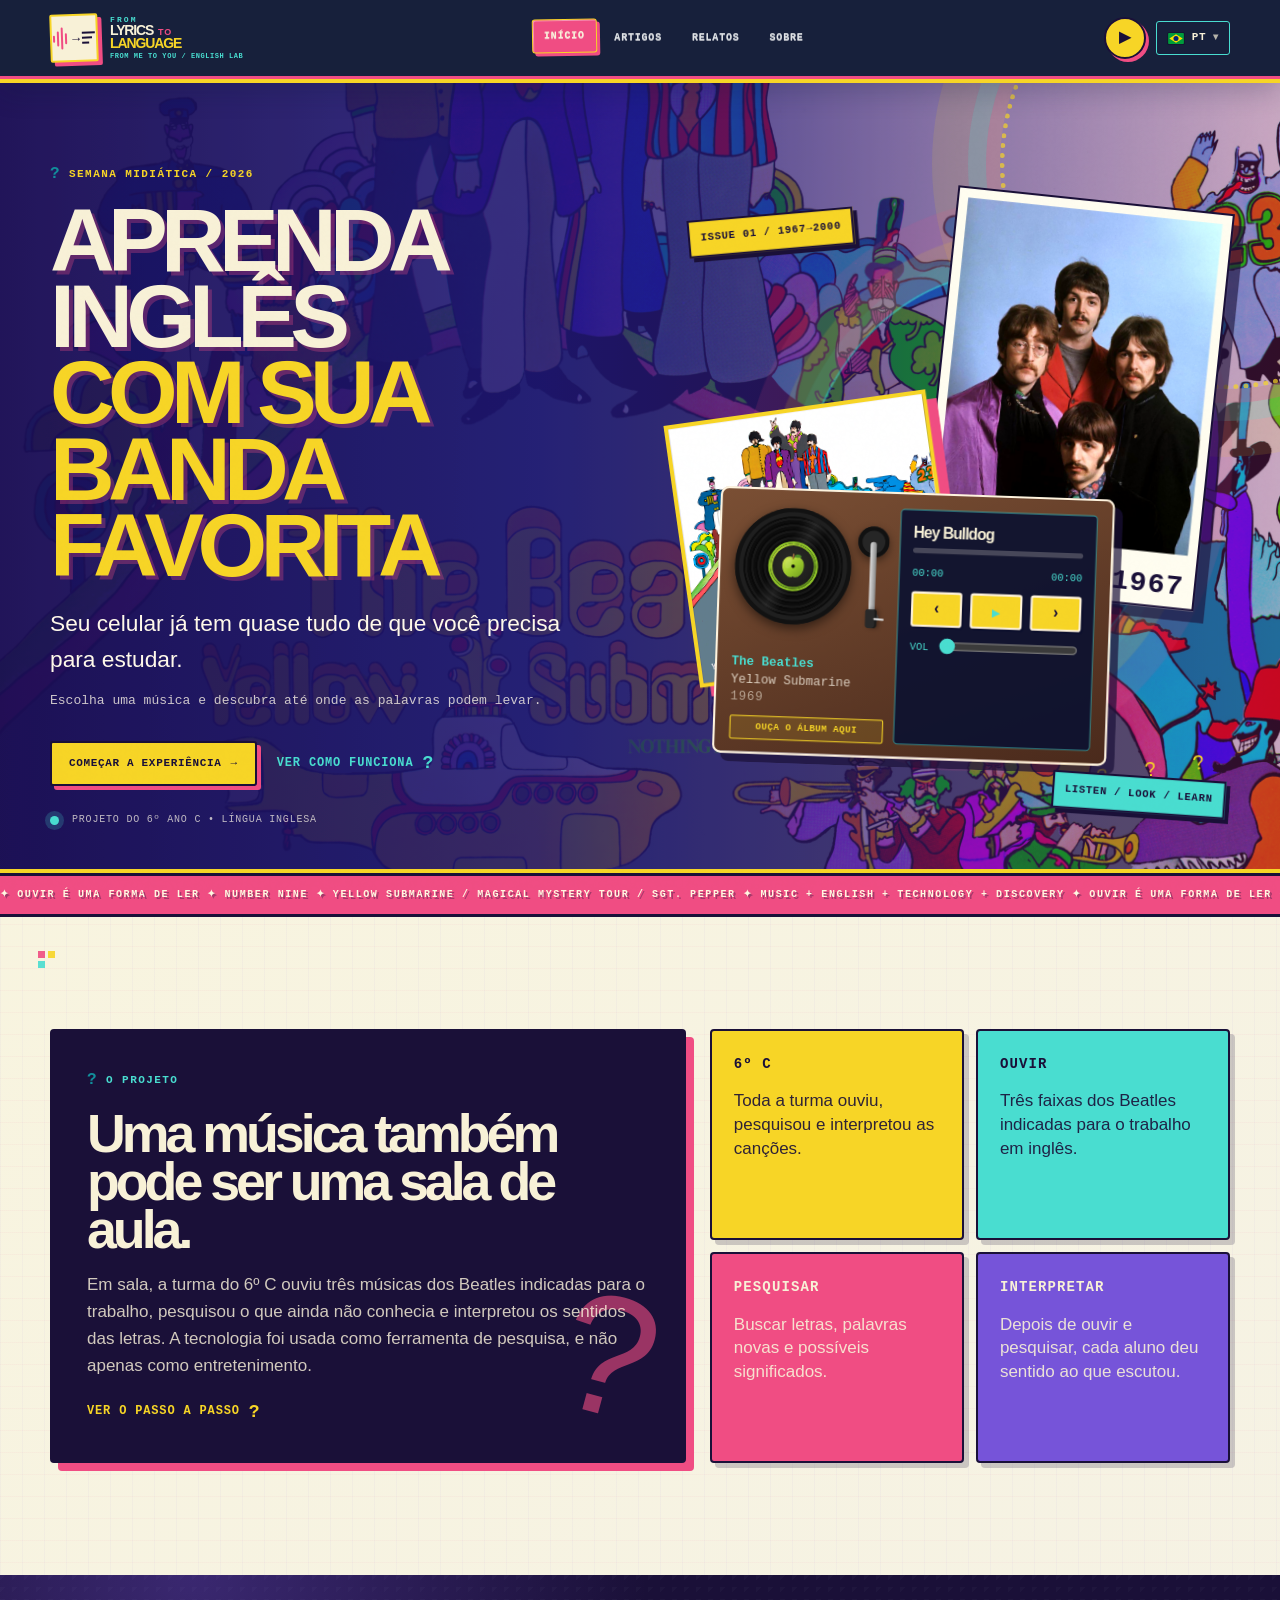
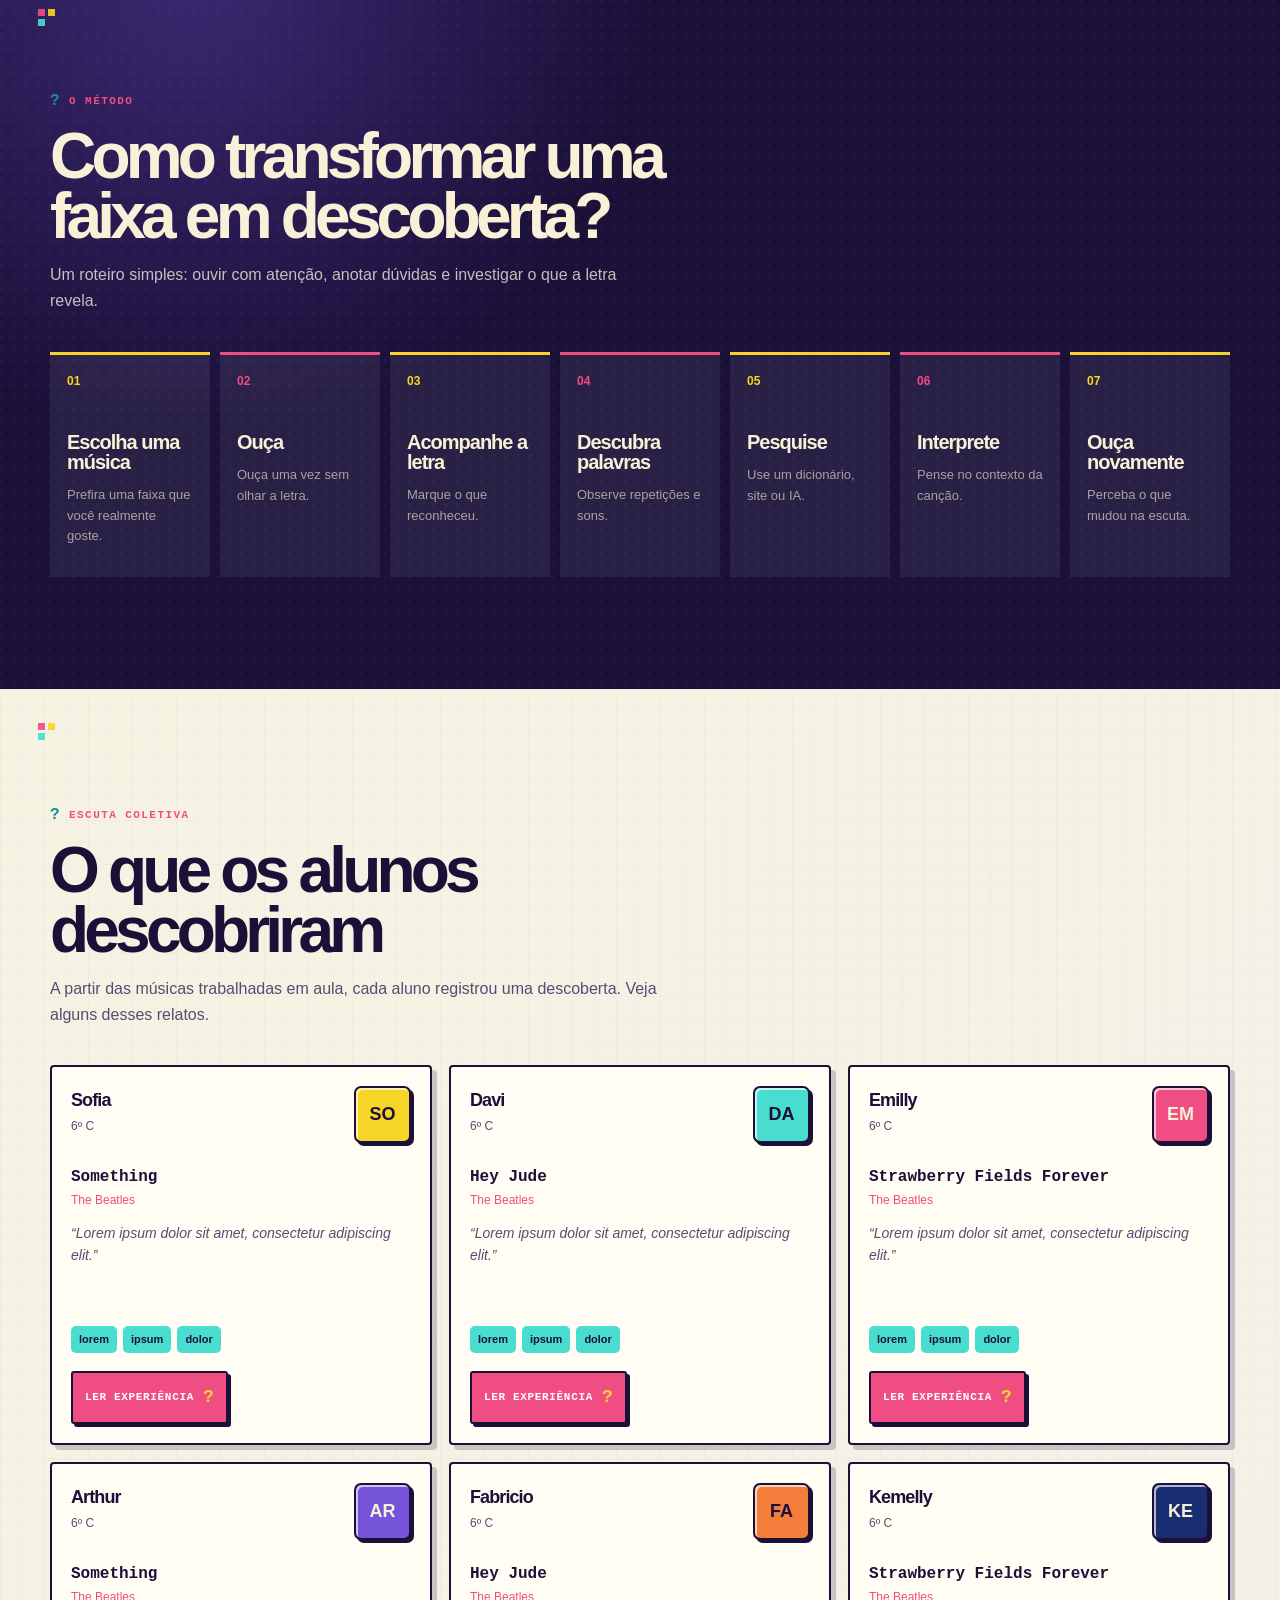
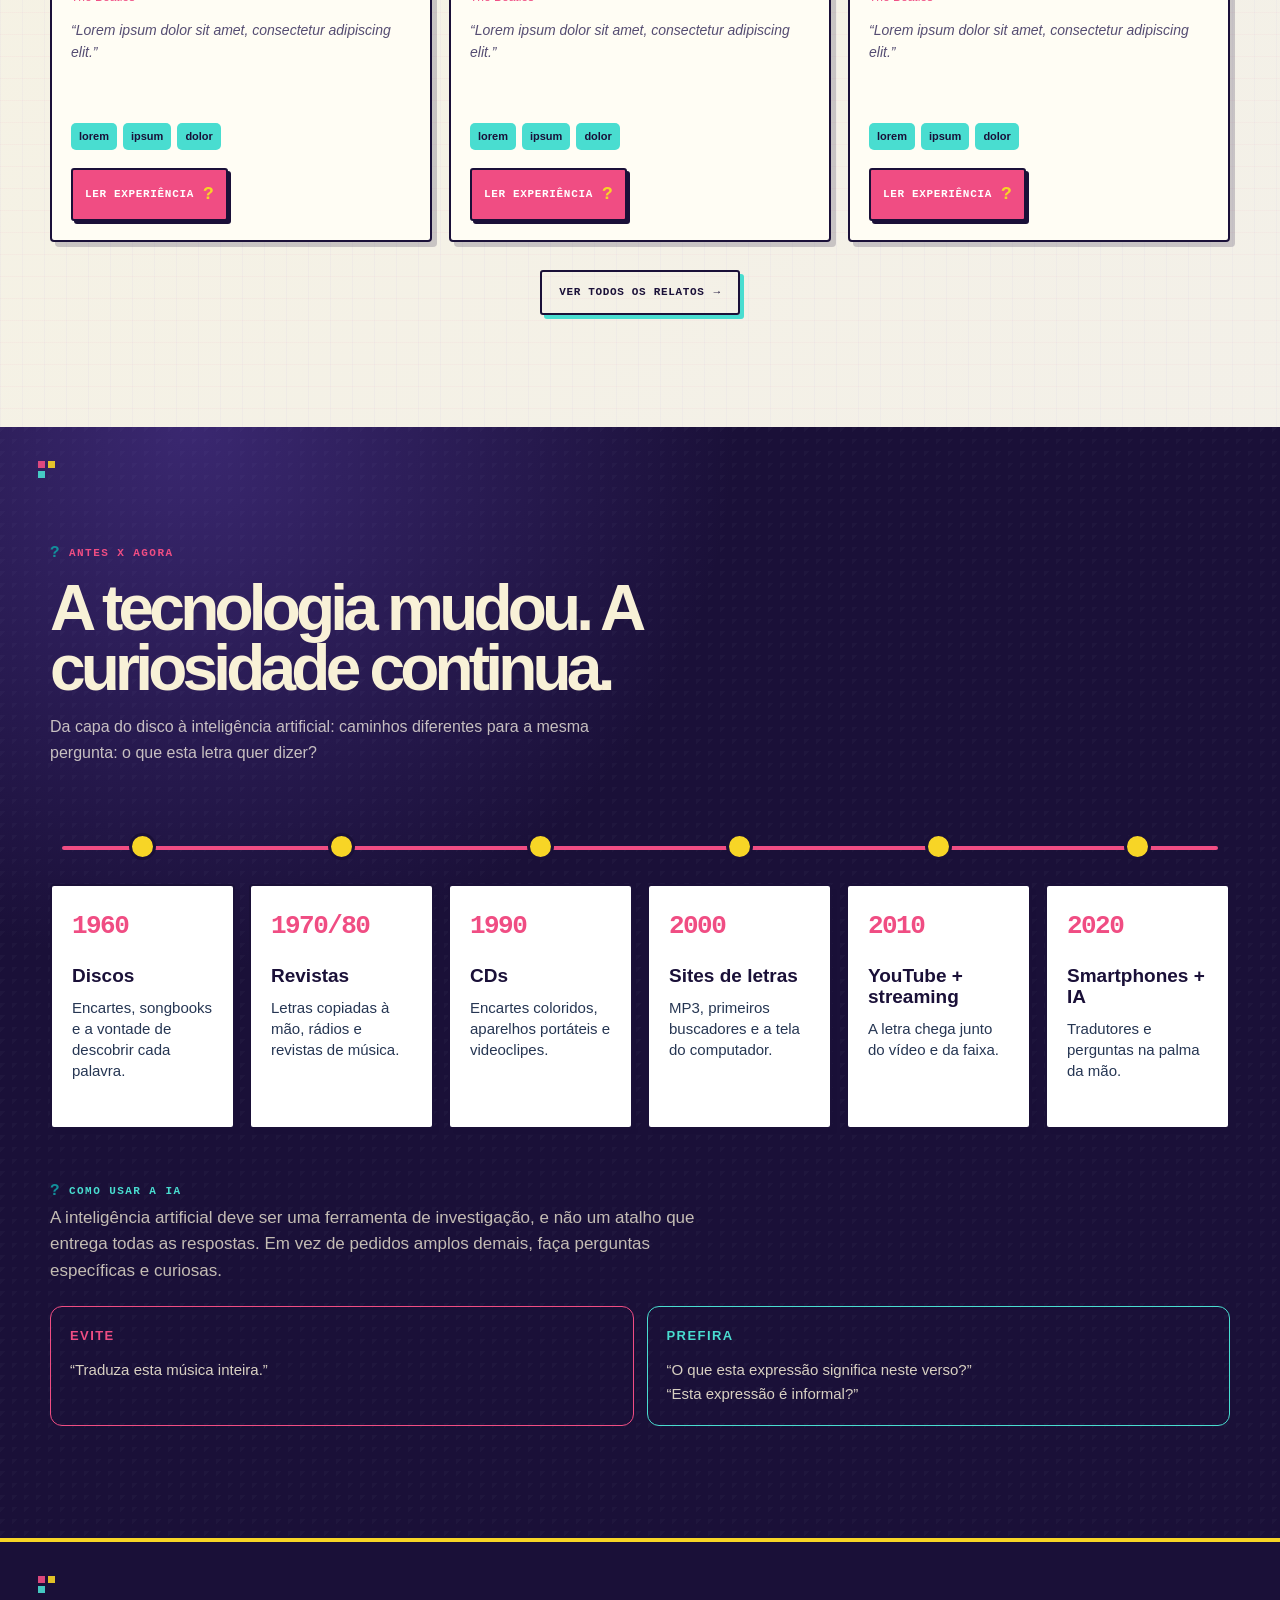
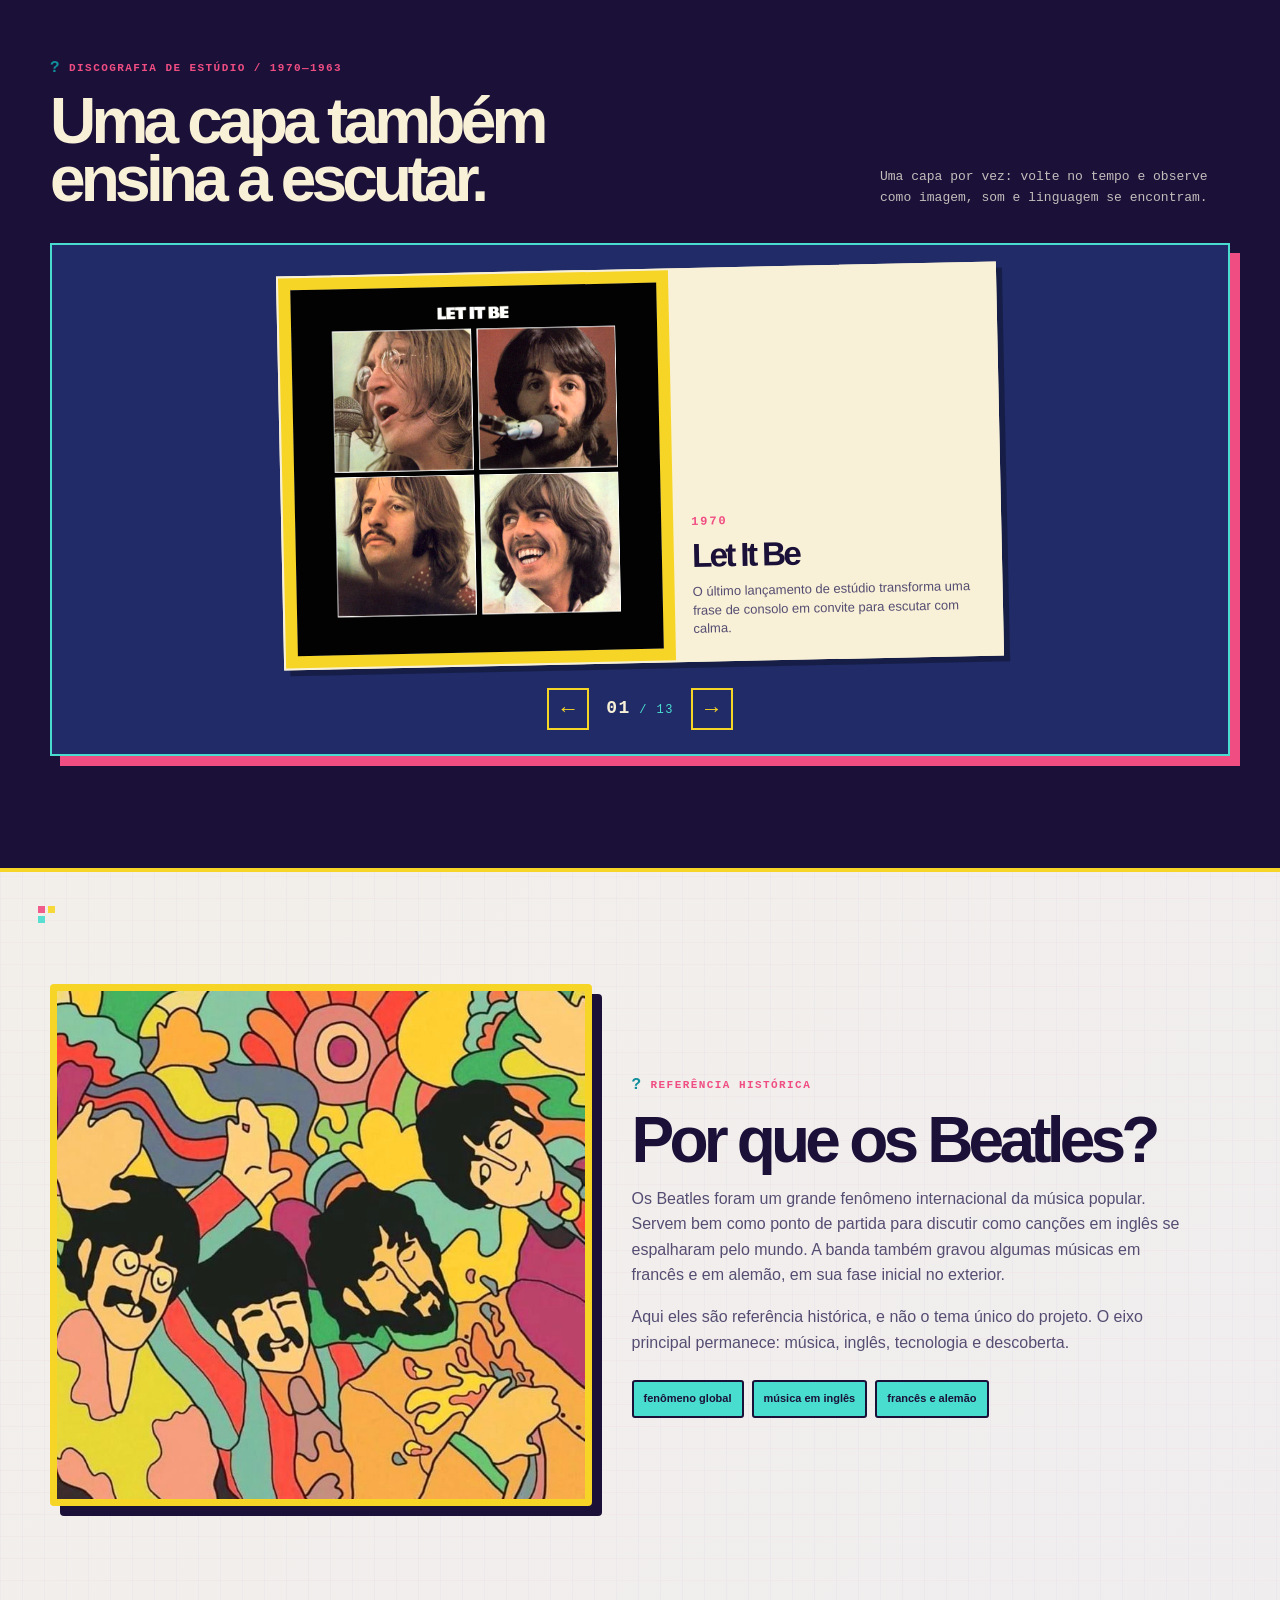
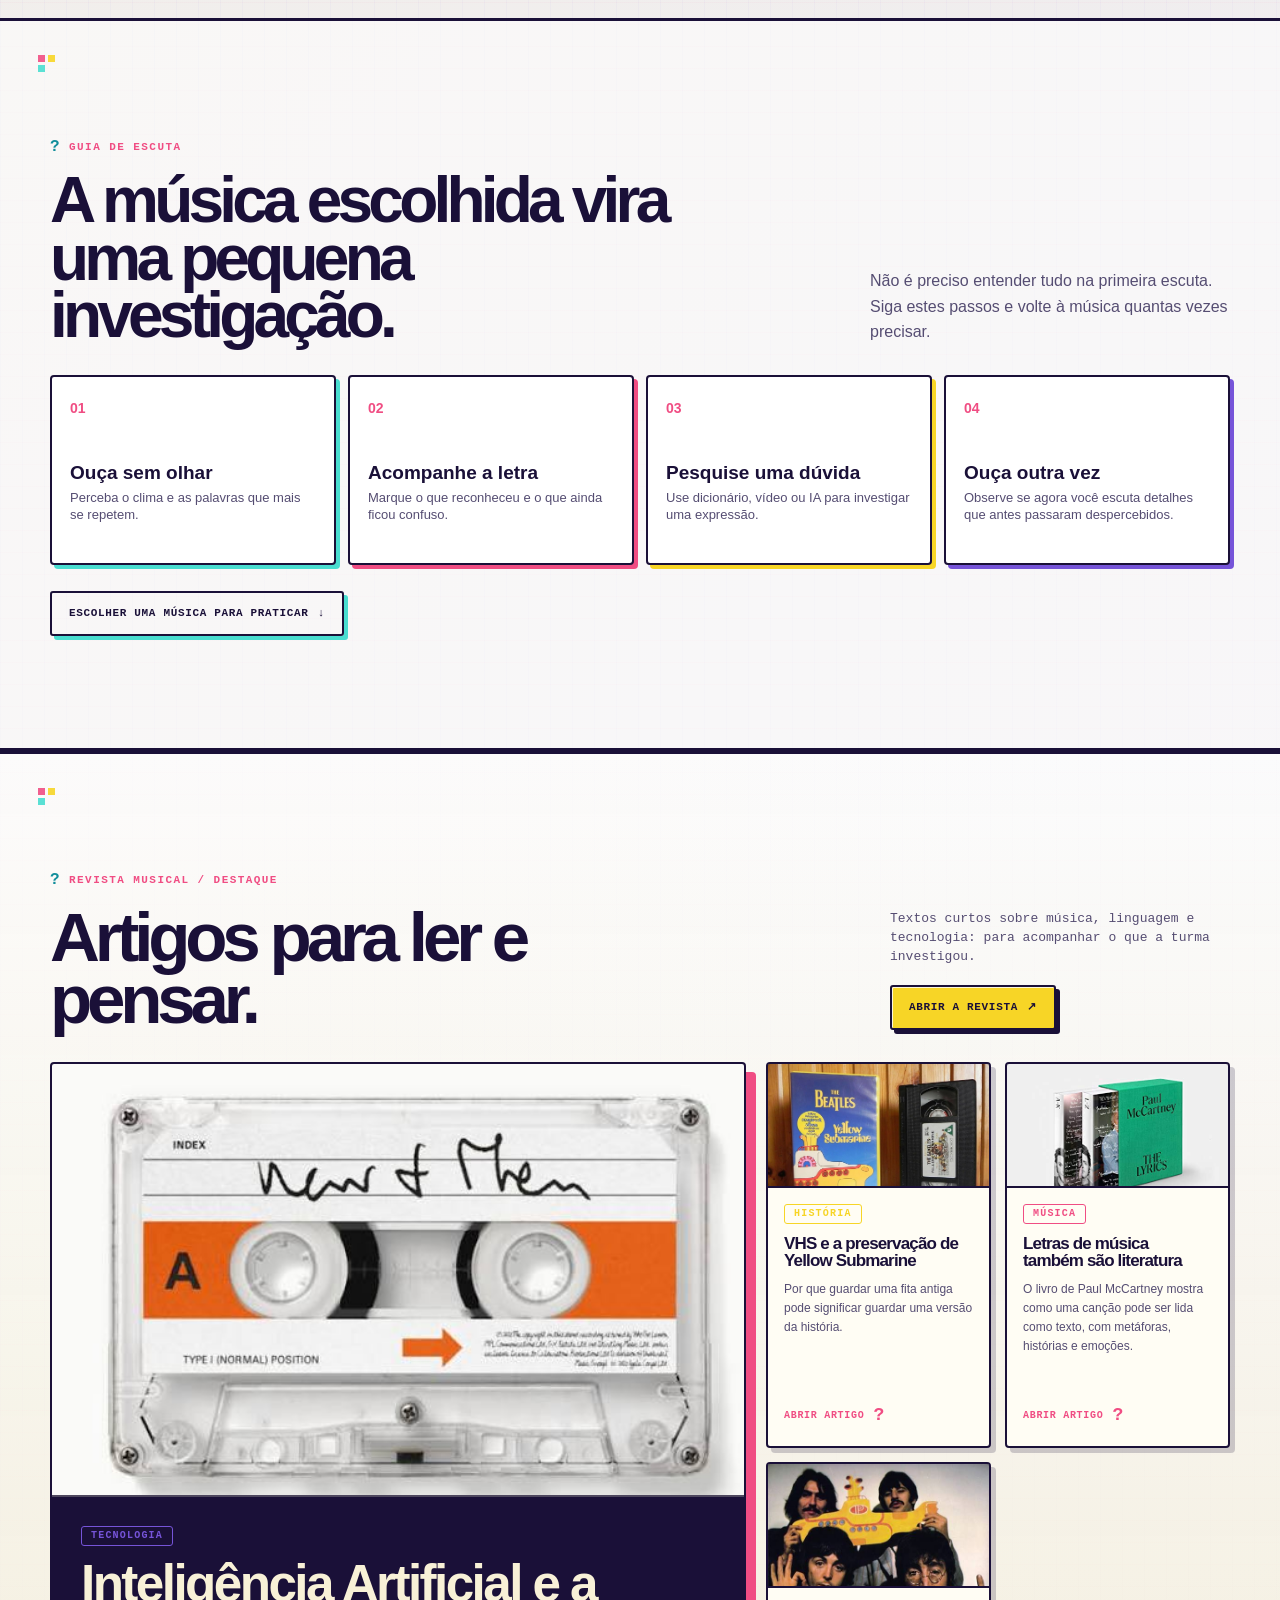
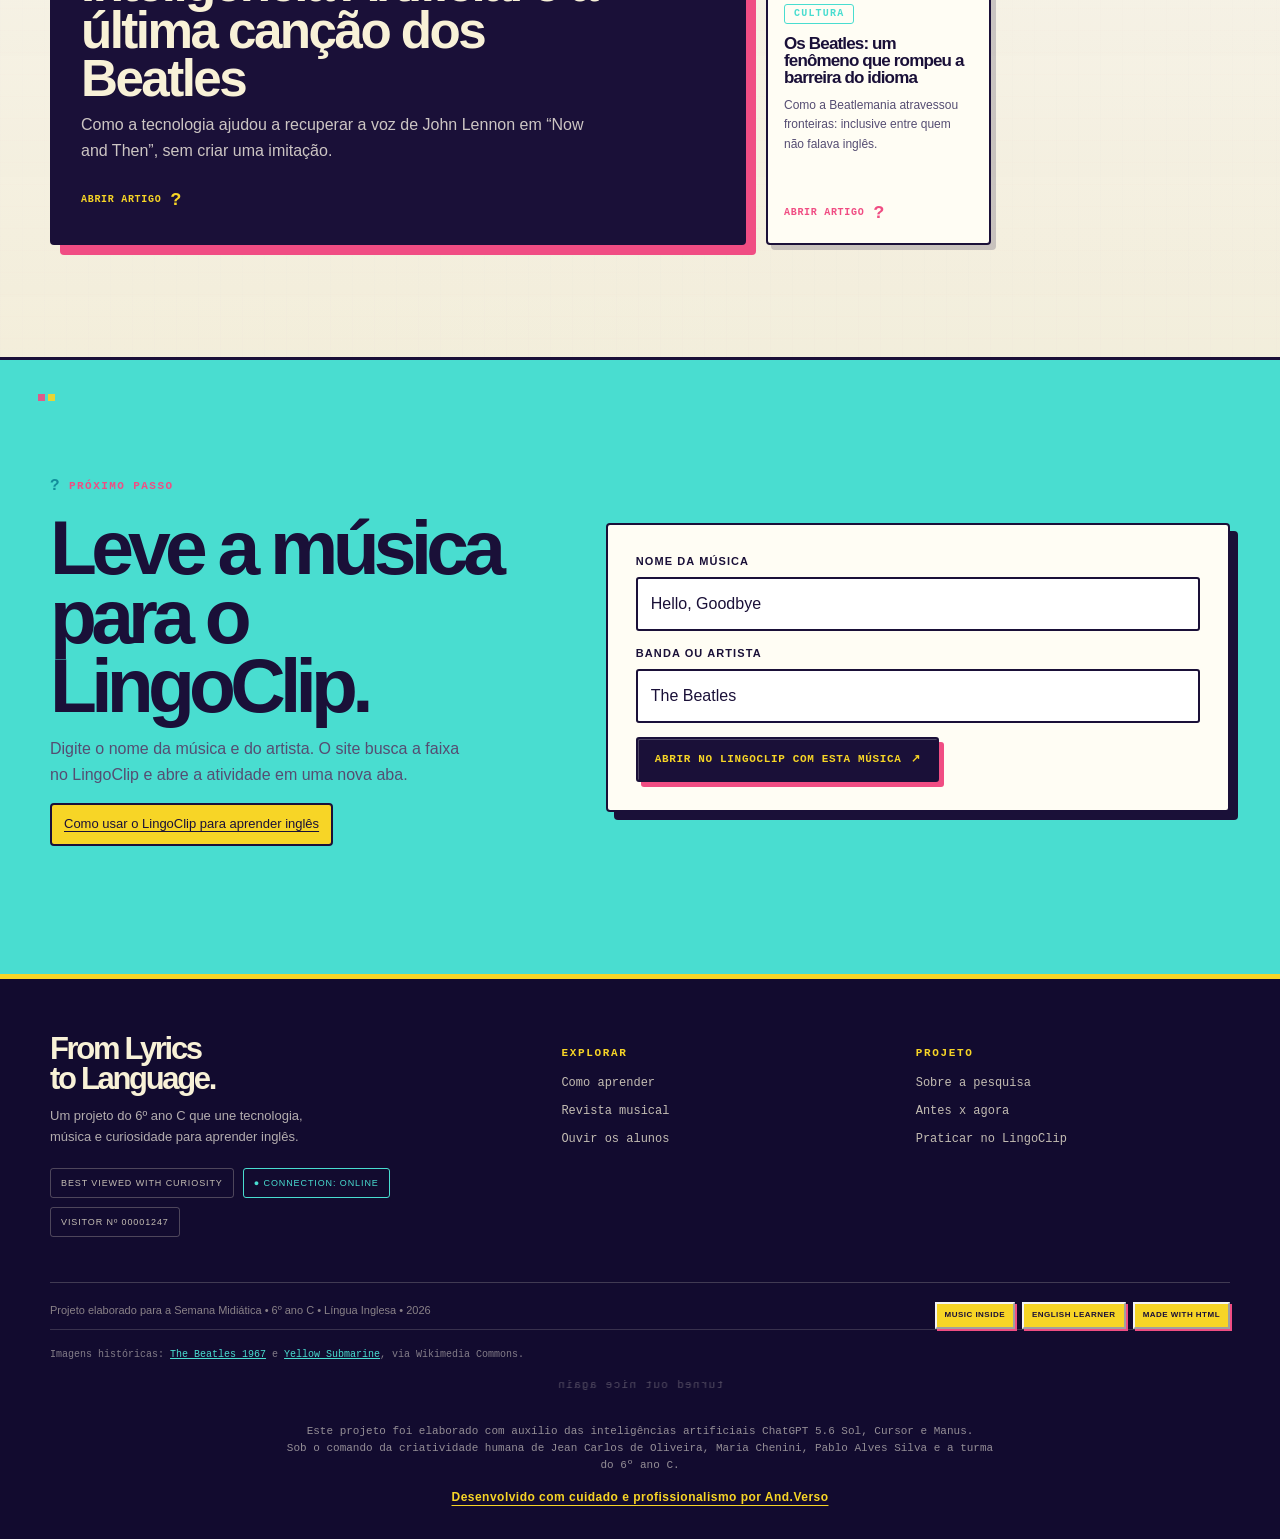
==== commit 58d6c4b9: "Ajusta o player: meta sob o disco, link do album no YouTube e saida da Revolution 9. Inclui document" ====
--- a/index.html
+++ b/index.html
@@ -5,7 +5,7 @@
     <meta name="viewport" content="width=device-width, initial-scale=1.0" />
     <meta name="description" content="From Lyrics to Language: aprender inglês com músicas dos Beatles no projeto do 6º ano C para a Semana Midiática 2026." />
     <title>From Lyrics to Language</title>
-    <link rel="stylesheet" href="./css/styles.css?v=20260920l" />
+    <link rel="stylesheet" href="./css/styles.css?v=20260920u" />
   </head>
   <body data-page="home">
     <a class="skip-link" href="#main-content">Pular para o conteúdo</a>
@@ -16,7 +16,7 @@
     <script src="./data/i18n.js?v=20260920a" defer></script>
     <script src="./data/articles.js" defer></script>
     <script src="./data/students.js" defer></script>
-    <script src="./js/audio-player.js?v=20260920m" defer></script>
-    <script src="./js/app.js?v=20260920m" defer></script>
+    <script src="./js/audio-player.js?v=20260920t" defer></script>
+    <script src="./js/app.js?v=20260920s" defer></script>
   </body>
 </html>
--- a/css/styles.css
+++ b/css/styles.css
@@ -628,6 +628,16 @@
   opacity: 1;
   animation: kenburns 16s ease-in-out 1.2s infinite alternate;
 }
+.hero.is-leaving-revolution .hero-fundo-revolution {
+  opacity: 0;
+  animation: none;
+  transition: opacity 3.6s ease;
+}
+.hero.is-leaving-revolution::before {
+  opacity: .75;
+  filter: saturate(1.2);
+  transition: opacity 3.2s ease, filter 3.2s ease;
+}
 @keyframes kenburns {
   from { transform: scale(1.08) translate(0, 0); }
   to { transform: scale(1.2) translate(-2.5%, 1.5%); }
@@ -674,6 +684,10 @@
   from { opacity: 0; }
   to { opacity: 1; }
 }
+@keyframes cursor-glow-out {
+  from { opacity: 1; }
+  to { opacity: 0; }
+}
 .cursor-trail {
   display: none;
   position: fixed;
@@ -687,6 +701,11 @@
 body.is-cursor-psico .cursor-trail {
   display: block;
   animation: cursor-glow-in 2.4s ease forwards;
+}
+body.is-cursor-psico-saindo .cursor-glow,
+body.is-cursor-psico-saindo .cursor-trail {
+  display: block;
+  animation: cursor-glow-out 2.4s ease forwards;
 }
 @media (prefers-reduced-motion: reduce) {
   .site-cursor-spotlight,
@@ -998,18 +1017,93 @@
   transform: rotate(0deg) translateY(-4px) translateZ(40px);
 }
 .dive-card-top {
-  display: none;
+  display: flex;
   align-items: center;
   justify-content: center;
   margin-top: 6px;
   margin-bottom: 0;
+  min-height: 1.2em;
   color: var(--yellow);
   font-family: 'Courier New', monospace;
   font-size: 10px;
   letter-spacing: .12em;
+  visibility: hidden;
+  opacity: 0;
+  transition: opacity .25s ease, visibility .25s ease;
 }
 .dive-card.is-playing .dive-card-top {
+  visibility: visible;
+  opacity: 1;
+}
+.dive-meta {
   display: flex;
+  flex-direction: column;
+  gap: 1px;
+  margin-top: 6px;
+  min-width: 0;
+  font-family: 'Courier New', monospace;
+  font-size: 12px;
+  line-height: 1.3;
+  color: rgba(255, 249, 234, .78);
+}
+.dive-meta span {
+  display: block;
+  margin: 0;
+  white-space: normal;
+  overflow-wrap: anywhere;
+  word-break: break-word;
+}
+.dive-meta [data-player="artist"] {
+  color: var(--aqua);
+  font-weight: 700;
+}
+.dive-meta [data-player="year"] {
+  color: rgba(255, 249, 234, .55);
+  letter-spacing: .06em;
+}
+.dive-meta span[hidden] {
+  display: none;
+}
+.dive-archive {
+  display: inline-block;
+  margin-top: 8px;
+  padding: 5px 7px;
+  border: 1px solid var(--yellow);
+  border-radius: 2px;
+  background: rgba(247, 213, 38, .12);
+  color: var(--yellow);
+  font-family: 'Courier New', monospace;
+  font-size: 9px;
+  font-weight: 700;
+  letter-spacing: .04em;
+  line-height: 1.2;
+  text-decoration: none;
+  text-align: center;
+  transition: background .2s ease, color .2s ease;
+}
+.dive-archive:hover {
+  background: var(--yellow);
+  color: var(--ink);
+}
+.dive-archive.is-doc {
+  margin-top: 6px;
+  padding: 0;
+  border: none;
+  background: transparent;
+  color: rgba(255, 249, 234, .62);
+  font-size: 10px;
+  font-weight: 400;
+  letter-spacing: .02em;
+  text-decoration: underline;
+  text-underline-offset: 2px;
+  text-align: left;
+}
+.dive-archive.is-doc:hover {
+  background: transparent;
+  color: var(--aqua);
+}
+.dive-archive[hidden] {
+  display: none;
 }
 .dive-body {
   display: grid;
@@ -1188,12 +1282,12 @@
 }
 .dive-screen {
   min-width: 0;
-  min-height: 168px;
+  min-height: 0;
   display: flex;
   flex-direction: column;
-  justify-content: center;
-  gap: 10px;
-  padding: 18px 14px 16px;
+  justify-content: flex-start;
+  gap: 7px;
+  padding: 12px 12px 11px;
   border: 1px solid rgba(73,221,208,.55);
   border-radius: 4px;
   background: rgba(12, 18, 48, .92);
@@ -1202,24 +1296,13 @@
   display: block;
   margin: 0;
   font-family: 'Arial Black', Arial, sans-serif;
-  font-size: 16px;
-  line-height: 1.1;
-  white-space: nowrap;
-  overflow: hidden;
-  text-overflow: ellipsis;
+  font-size: 15px;
+  line-height: 1.15;
+  white-space: normal;
+  overflow-wrap: anywhere;
+  word-break: break-word;
 }
 .dive-screen span { color: var(--aqua); font-family: 'Courier New', monospace; font-size: 10px; }
-.dive-screen [data-player="artist"] {
-  display: block;
-  margin: 0;
-  white-space: nowrap;
-  overflow: hidden;
-  text-overflow: ellipsis;
-  opacity: .92;
-}
-.dive-screen [data-player="artist"][hidden] {
-  display: none;
-}
 .dive-screen .progress-line { margin: 0; }
 .dive-screen .player-time {
   display: flex;
